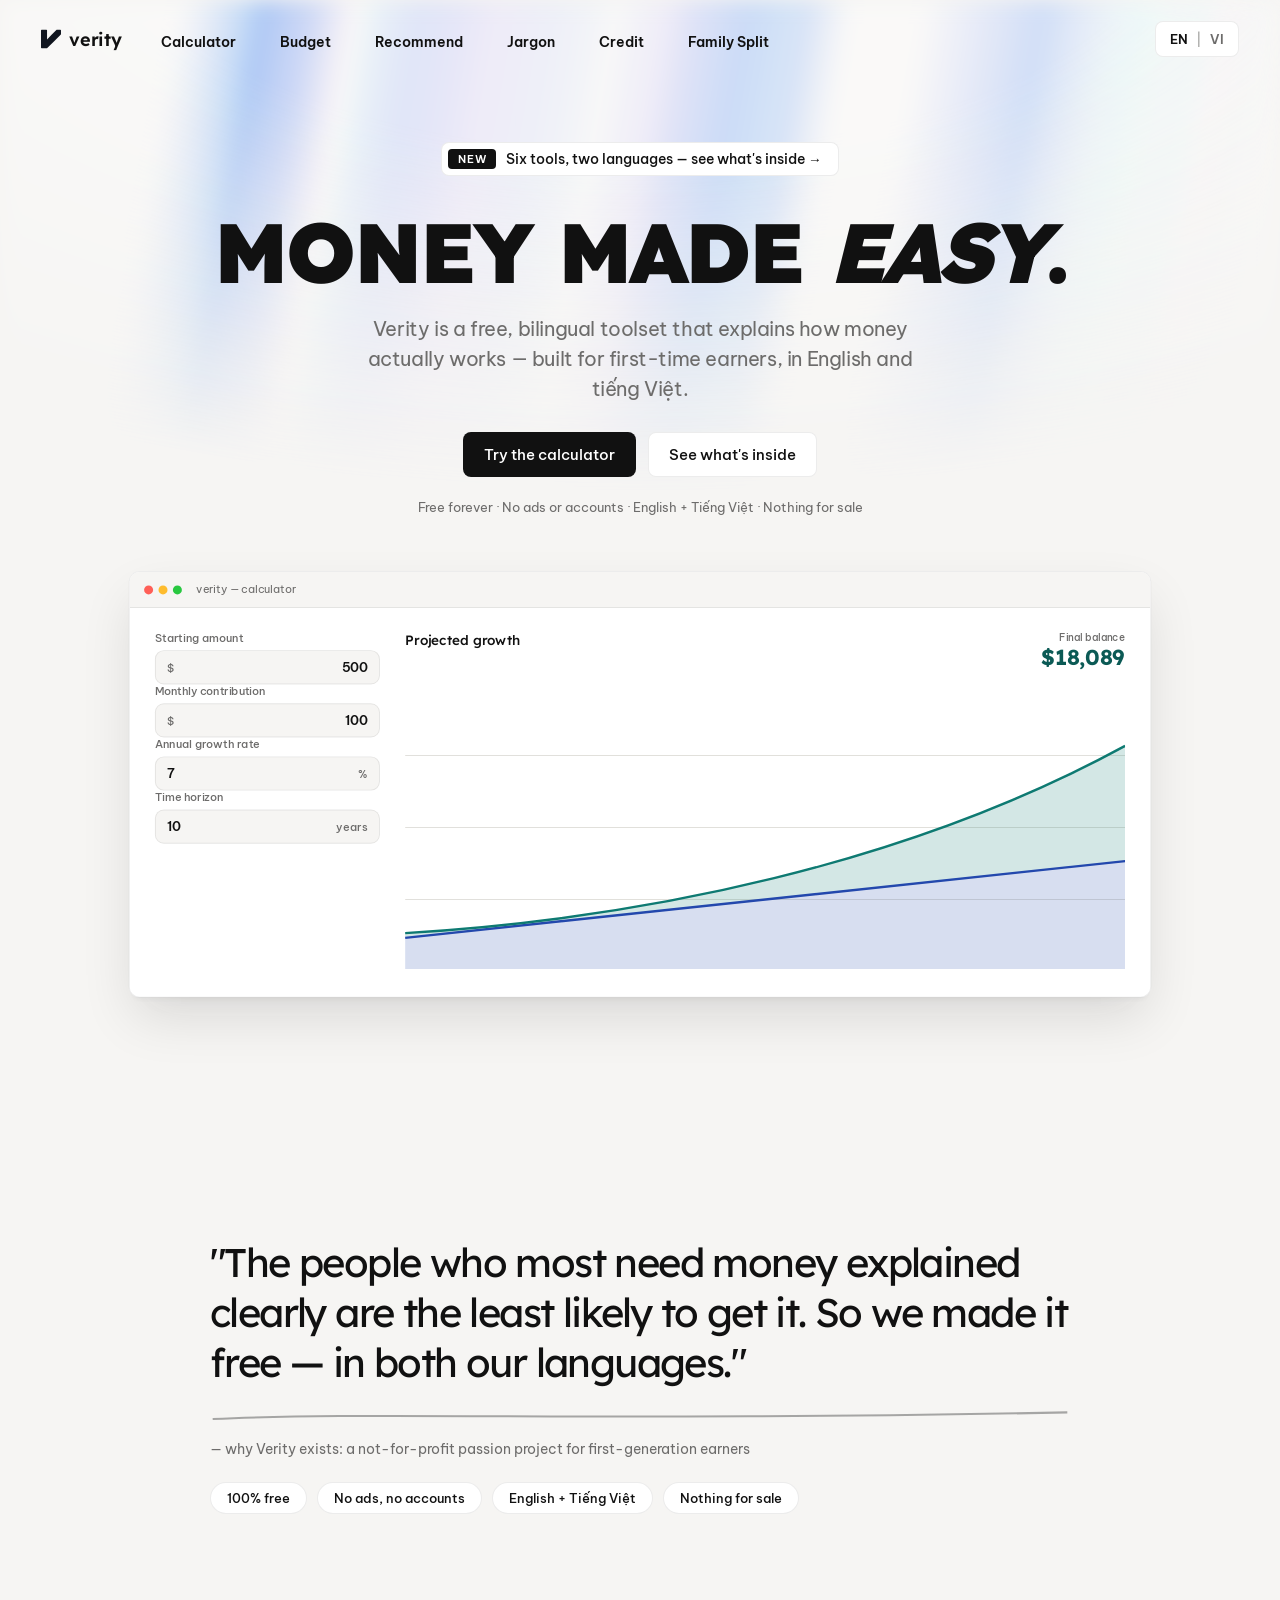
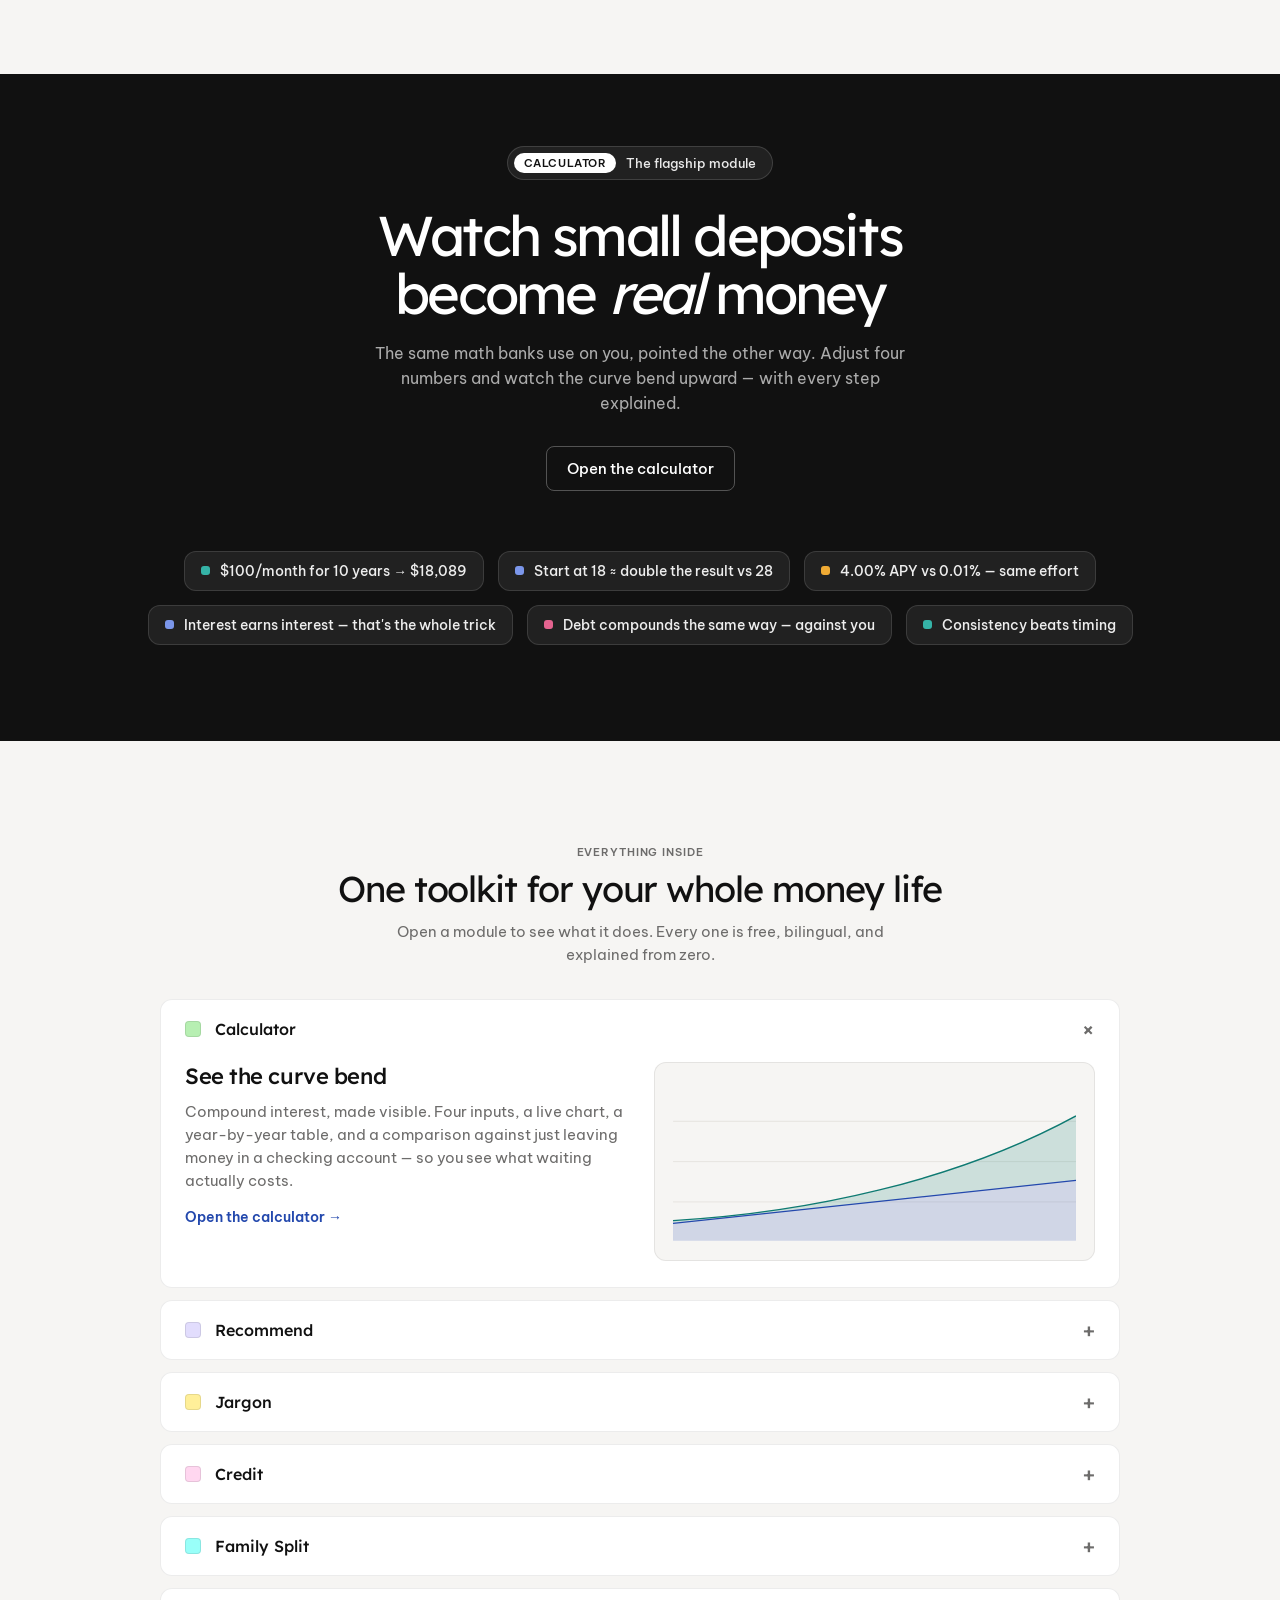
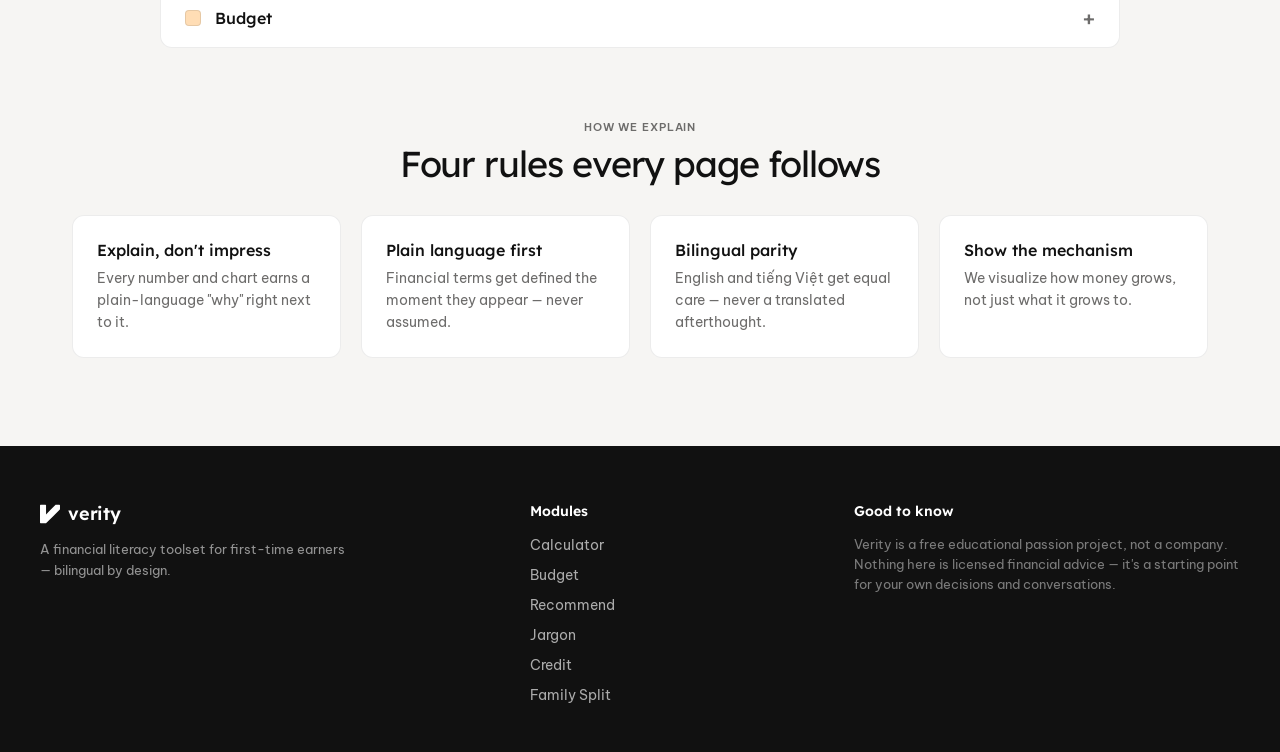
==== index.html @ 6dbad040 "Rebuild the site footer as three columns Replaces the centered motto / inline link row / note stack " ====
<!DOCTYPE html>
<html lang="en">
<head>
<meta charset="UTF-8">
<meta name="viewport" content="width=device-width, initial-scale=1.0">
<title>Verity: Money Made Easy</title>
<meta name="description" content="Verity is a free, bilingual (English + Tiếng Việt) financial literacy toolset for first-time earners: compound interest calculator, plain-language jargon guide, credit education, and family money planning.">
<link rel="preconnect" href="https://fonts.googleapis.com">
<link rel="preconnect" href="https://fonts.gstatic.com" crossorigin>
<link href="https://fonts.googleapis.com/css2?family=Lexend:ital,wght@0,400;0,500;0,600;0,700;0,900;1,600;1,900&family=Be+Vietnam+Pro:wght@400;500;600;700&display=swap" rel="stylesheet">
<link rel="stylesheet" href="css/style.css">
<link rel="icon" type="image/svg+xml" href="favicon.svg">
</head>
<body class="landing">
<div class="bg-aurora" aria-hidden="true"></div>

<div class="cursor-dot" id="cursorDot" aria-hidden="true"></div>
<div class="cursor-ring" id="cursorRing" aria-hidden="true"></div>

<header class="topbar">
  <div class="topbar-inner">
    <a class="logo" href="./">
      <svg class="logo-mark" width="20" height="20" viewBox="0 0 20 20" xmlns="http://www.w3.org/2000/svg" aria-hidden="true">
        <g transform="translate(0,0.685) scale(0.020236) translate(-425.333,-611.012)">
          <path fill="#11151f" d="M 452.5,611.5 C 533.834,611.333 615.167,611.5 696.5,612C 711.229,615.063 720.396,623.896 724,638.5C 724.333,789.167 724.667,939.833 725,1090.5C 882.221,933.279 1039.39,776.113 1196.5,619C 1200.01,616.746 1203.67,614.746 1207.5,613C 1266.11,611.345 1324.78,611.012 1383.5,612C 1398.66,614.822 1408.49,623.655 1413,638.5C 1413.67,702.167 1413.67,765.833 1413,829.5C 1411.77,834.518 1409.77,839.185 1407,843.5C 1178.83,1071.67 950.667,1299.83 722.5,1528C 720.043,1529.56 717.376,1530.56 714.5,1531C 627.5,1531.67 540.5,1531.67 453.5,1531C 439.009,1527.18 429.842,1518.01 426,1503.5C 425.333,1215.17 425.333,926.833 426,638.5C 430.351,624.984 439.184,615.984 452.5,611.5 Z"/>
        </g>
      </svg>
      <span class="logo-text">verity</span>
    </a>
    <nav class="nav-capsule">
      <a href="actual%20website.html" class="nav-link">Calculator</a>
      <a href="budget.html" class="nav-link">Budget</a>
      <a href="recommend.html" class="nav-link">Recommend</a>
      <a href="jargon.html" class="nav-link">Jargon</a>
      <a href="credit.html" class="nav-link">Credit</a>
      <a href="family-split.html" class="nav-link">Family Split</a>
    </nav>
    <button class="lang-toggle" id="langToggle">
      <span class="lang-option active" data-lang="en">EN</span>
      <span class="lang-divider">|</span>
      <span class="lang-option" data-lang="vi">VI</span>
    </button>
  </div>
</header>

<main>
  <div class="page">

  <section class="hero landing-hero">
    <a class="hero-pill" href="#modules">
      <span class="hero-pill-tag">
        <span class="en">New</span>
        <span class="vi">Mới</span>
      </span>
      <span>
        <span class="en">Six tools, two languages — see what's inside →</span>
        <span class="vi">Sáu công cụ, hai ngôn ngữ — xem bên trong →</span>
      </span>
    </a>

    <h1 class="hero-title">
      <span class="en">Money made <em>easy</em>.</span>
      <span class="vi">Tiền bạc, <em>dễ hiểu</em>.</span>
      <span class="hero-subtitle-stack">
        <span class="en">Verity is a free, bilingual toolset that explains how money actually works — built for first-time earners, in English and tiếng Việt.</span>
        <span class="vi">Verity là bộ công cụ song ngữ miễn phí giải thích cách tiền bạc thực sự vận hành — dành cho người mới đi làm, bằng tiếng Anh và tiếng Việt.</span>
      </span>
    </h1>

    <div class="hero-cta">
      <a class="btn btn-ink" href="actual%20website.html">
        <span class="en">Try the calculator</span>
        <span class="vi">Dùng thử máy tính</span>
      </a>
      <a class="btn btn-ghost" href="#modules">
        <span class="en">See what's inside</span>
        <span class="vi">Xem có gì bên trong</span>
      </a>
    </div>

    <p class="hero-trust">
      <span class="en">Free forever · No ads or accounts · English + Tiếng Việt · Nothing for sale</span>
      <span class="vi">Miễn phí mãi mãi · Không quảng cáo, không tài khoản · Tiếng Anh + Tiếng Việt · Không bán gì cả</span>
    </p>

    <a class="app-window" href="actual%20website.html" aria-label="Open the compound interest calculator">
      <span class="window-chrome" aria-hidden="true">
        <span class="window-dot"></span>
        <span class="window-dot"></span>
        <span class="window-dot"></span>
        <span class="window-address">verity — calculator</span>
      </span>
      <span class="app-window-body">
        <span class="mock-inputs">
          <span class="mock-field">
            <span class="mock-label">
              <span class="en">Starting amount</span>
              <span class="vi">Số tiền ban đầu</span>
            </span>
            <span class="mock-input"><span class="prefix">$</span><span>500</span></span>
          </span>
          <span class="mock-field">
            <span class="mock-label">
              <span class="en">Monthly contribution</span>
              <span class="vi">Đóng góp hàng tháng</span>
            </span>
            <span class="mock-input"><span class="prefix">$</span><span>100</span></span>
          </span>
          <span class="mock-field">
            <span class="mock-label">
              <span class="en">Annual growth rate</span>
              <span class="vi">Tỷ lệ tăng trưởng hàng năm</span>
            </span>
            <span class="mock-input"><span>7</span><span class="suffix">%</span></span>
          </span>
          <span class="mock-field">
            <span class="mock-label">
              <span class="en">Time horizon</span>
              <span class="vi">Khung thời gian</span>
            </span>
            <span class="mock-input"><span>10</span><span class="suffix"><span class="en">years</span><span class="vi">năm</span></span></span>
          </span>
        </span>
        <span class="mock-chart">
          <span class="mock-chart-head">
            <span class="mock-chart-title">
              <span class="en">Projected growth</span>
              <span class="vi">Tăng trưởng dự kiến</span>
            </span>
            <span>
              <span class="mock-result-label">
                <span class="en">Final balance</span>
                <span class="vi">Số dư cuối cùng</span>
              </span>
              <span class="mock-result-value">$18,089</span>
            </span>
          </span>
          <svg viewBox="0 0 600 240" xmlns="http://www.w3.org/2000/svg" aria-hidden="true">
            <line x1="0" y1="60" x2="600" y2="60" stroke="#d5d3cd" stroke-width="1" opacity="0.7"/>
            <line x1="0" y1="120" x2="600" y2="120" stroke="#d5d3cd" stroke-width="1" opacity="0.7"/>
            <line x1="0" y1="180" x2="600" y2="180" stroke="#d5d3cd" stroke-width="1" opacity="0.7"/>
            <path d="M0,238 L0,212 L600,148 L600,238 Z" fill="rgba(35, 72, 173, 0.18)"/>
            <path d="M0,208 C200,196 420,150 600,52 L600,148 L0,212 Z" fill="rgba(14, 122, 114, 0.18)"/>
            <path d="M0,212 L600,148" stroke="#2348ad" stroke-width="2" fill="none"/>
            <path d="M0,208 C200,196 420,150 600,52" stroke="#0e7a72" stroke-width="2" fill="none"/>
          </svg>
        </span>
      </span>
    </a>
  </section>

  </div>

  <!-- Full-bleed, unlike a plain inset panel: the quote/ink bands are
       their own sections now, not cards floating inside the page
       column. Each carries its own inner .page for the centered
       content width, same pattern as .content-shell. -->
  <section class="quote-band" id="about">
    <div class="page">
    <blockquote class="quote-text">
      <span class="en">"The people who most need money explained clearly are the least likely to get it. So we made it free — in both our languages."</span>
      <span class="vi">"Những người cần được giải thích về tiền bạc rõ ràng nhất lại là những người ít có cơ hội nhận được nhất. Vì vậy chúng tôi làm nó miễn phí — bằng cả hai thứ tiếng."</span>
    </blockquote>
    <svg class="quote-squiggle" viewBox="0 0 640 12" xmlns="http://www.w3.org/2000/svg" aria-hidden="true" preserveAspectRatio="none">
      <path d="M2,9 C120,3 300,11 638,4" stroke="#111111" stroke-width="1.5" fill="none" opacity="0.35"/>
    </svg>
    <p class="quote-attr">
      <span class="en">— why Verity exists: a not-for-profit passion project for first-generation earners</span>
      <span class="vi">— lý do Verity tồn tại: một dự án đam mê phi lợi nhuận dành cho người đi làm thế hệ đầu</span>
    </p>
    <div class="fact-chips">
      <span class="fact-chip">
        <span class="en">100% free</span>
        <span class="vi">Miễn phí 100%</span>
      </span>
      <span class="fact-chip">
        <span class="en">No ads, no accounts</span>
        <span class="vi">Không quảng cáo, không tài khoản</span>
      </span>
      <span class="fact-chip">English + Tiếng Việt</span>
      <span class="fact-chip">
        <span class="en">Nothing for sale</span>
        <span class="vi">Không bán gì cả</span>
      </span>
    </div>
    </div>
  </section>

  <section class="ink-band">
    <div class="page">
    <span class="ink-pill">
      <span class="ink-pill-tag">Calculator</span>
      <span>
        <span class="en">The flagship module</span>
        <span class="vi">Công cụ chủ lực</span>
      </span>
    </span>
    <h2 class="ink-title">
      <span class="en">Watch small deposits become <em>real</em> money</span>
      <span class="vi">Xem khoản gửi nhỏ trở thành tiền <em>thật</em></span>
    </h2>
    <p class="ink-sub">
      <span class="en">The same math banks use on you, pointed the other way. Adjust four numbers and watch the curve bend upward — with every step explained.</span>
      <span class="vi">Cùng phép toán ngân hàng vẫn dùng với bạn, nhưng chĩa theo hướng ngược lại. Chỉnh bốn con số và xem đường cong tự uốn lên — mỗi bước đều được giải thích.</span>
    </p>
    <div class="ink-cta">
      <a class="btn btn-ghost-dark" href="actual%20website.html">
        <span class="en">Open the calculator</span>
        <span class="vi">Mở máy tính</span>
      </a>
    </div>
    <div class="chip-rows" aria-hidden="true">
      <div class="chip-row">
        <span class="signal-chip"><span class="signal-dot dot-teal"></span>
          <span class="en">$100/month for 10 years → $18,089</span>
          <span class="vi">$100/tháng trong 10 năm → $18,089</span>
        </span>
        <span class="signal-chip"><span class="signal-dot dot-blue"></span>
          <span class="en">Start at 18 ≈ double the result vs 28</span>
          <span class="vi">Bắt đầu ở 18 ≈ gấp đôi so với 28</span>
        </span>
        <span class="signal-chip"><span class="signal-dot dot-amber"></span>
          <span class="en">4.00% APY vs 0.01% — same effort</span>
          <span class="vi">APY 4.00% so với 0.01% — cùng công sức</span>
        </span>
      </div>
      <div class="chip-row">
        <span class="signal-chip"><span class="signal-dot dot-blue"></span>
          <span class="en">Interest earns interest — that's the whole trick</span>
          <span class="vi">Lãi sinh lãi — toàn bộ bí quyết là vậy</span>
        </span>
        <span class="signal-chip"><span class="signal-dot dot-rose"></span>
          <span class="en">Debt compounds the same way — against you</span>
          <span class="vi">Nợ cũng lãi kép — nhưng chống lại bạn</span>
        </span>
        <span class="signal-chip"><span class="signal-dot dot-teal"></span>
          <span class="en">Consistency beats timing</span>
          <span class="vi">Đều đặn thắng canh thời điểm</span>
        </span>
      </div>
    </div>
    </div>
  </section>

  <div class="content-shell">
  <div class="page">

  <section class="section" id="modules">
    <div class="section-head">
      <p class="eyebrow">
        <span class="en">Everything inside</span>
        <span class="vi">Tất cả bên trong</span>
      </p>
      <h2 class="section-title">
        <span class="en">One toolkit for your whole money life</span>
        <span class="vi">Một bộ công cụ cho cả đời sống tài chính của bạn</span>
      </h2>
      <p class="section-sub">
        <span class="en">Open a module to see what it does. Every one is free, bilingual, and explained from zero.</span>
        <span class="vi">Mở từng công cụ để xem nó làm gì. Tất cả đều miễn phí, song ngữ, và được giải thích từ con số không.</span>
      </p>
    </div>

    <div class="acc">

      <div class="acc-item is-open">
        <button class="acc-head" aria-expanded="true" aria-controls="acc-calc">
          <span class="acc-dot dot-calc" aria-hidden="true"></span>
          <span>Calculator</span>
          <span class="acc-icon" aria-hidden="true">+</span>
        </button>
        <div class="acc-panel" id="acc-calc">
          <div class="acc-panel-clip">
            <div class="acc-panel-inner">
              <div>
                <h3 class="acc-title">
                  <span class="en">See the curve bend</span>
                  <span class="vi">Xem đường cong tự uốn lên</span>
                </h3>
                <p class="acc-desc">
                  <span class="en">Compound interest, made visible. Four inputs, a live chart, a year-by-year table, and a comparison against just leaving money in a checking account — so you see what waiting actually costs.</span>
                  <span class="vi">Lãi kép, được nhìn thấy tận mắt. Bốn ô nhập, một biểu đồ trực tiếp, bảng theo từng năm, và phép so sánh với việc chỉ để tiền trong tài khoản thanh toán — để bạn thấy sự chờ đợi thực sự tốn bao nhiêu.</span>
                </p>
                <a class="acc-open-link" href="actual%20website.html">
                  <span class="en">Open the calculator →</span>
                  <span class="vi">Mở máy tính →</span>
                </a>
              </div>
              <span class="acc-mini" aria-hidden="true">
                <svg viewBox="0 0 600 240" xmlns="http://www.w3.org/2000/svg">
                  <line x1="0" y1="60" x2="600" y2="60" stroke="#d5d3cd" stroke-width="1" opacity="0.7"/>
                  <line x1="0" y1="120" x2="600" y2="120" stroke="#d5d3cd" stroke-width="1" opacity="0.7"/>
                  <line x1="0" y1="180" x2="600" y2="180" stroke="#d5d3cd" stroke-width="1" opacity="0.7"/>
                  <path d="M0,238 L0,212 L600,148 L600,238 Z" fill="rgba(35, 72, 173, 0.18)"/>
                  <path d="M0,208 C200,196 420,150 600,52 L600,148 L0,212 Z" fill="rgba(14, 122, 114, 0.18)"/>
                  <path d="M0,212 L600,148" stroke="#2348ad" stroke-width="2" fill="none"/>
                  <path d="M0,208 C200,196 420,150 600,52" stroke="#0e7a72" stroke-width="2" fill="none"/>
                </svg>
              </span>
            </div>
          </div>
        </div>
      </div>

      <div class="acc-item">
        <button class="acc-head" aria-expanded="false" aria-controls="acc-rec">
          <span class="acc-dot dot-rec" aria-hidden="true"></span>
          <span>Recommend</span>
          <span class="acc-icon" aria-hidden="true">+</span>
        </button>
        <div class="acc-panel" id="acc-rec">
          <div class="acc-panel-clip">
            <div class="acc-panel-inner">
              <div>
                <h3 class="acc-title">
                  <span class="en">A ladder, not a menu</span>
                  <span class="vi">Một chiếc thang, không phải thực đơn</span>
                </h3>
                <p class="acc-desc">
                  <span class="en">Where your first dollars go, in order: emergency fund, 401(k) match, Roth IRA, index funds, then skills. Plus the honest list of what to skip — crypto bets, day trading, payday loans — and why.</span>
                  <span class="vi">Những đồng tiền đầu tiên nên đi đâu, theo thứ tự: quỹ khẩn cấp, 401(k) match, Roth IRA, quỹ chỉ số, rồi kỹ năng. Kèm danh sách thẳng thắn những thứ nên bỏ qua — cá cược crypto, lướt sóng, vay nóng — và lý do.</span>
                </p>
                <a class="acc-open-link" href="recommend.html">
                  <span class="en">Open Recommend →</span>
                  <span class="vi">Mở Recommend →</span>
                </a>
              </div>
              <span class="acc-mini" aria-hidden="true">
                <span class="mini-row">
                  <span class="mini-num">1</span>
                  <span style="flex:1">
                    <span class="en">Emergency fund in a HYSA</span>
                    <span class="vi">Quỹ khẩn cấp trong HYSA</span>
                  </span>
                </span>
                <span class="mini-row">
                  <span class="mini-num">2</span>
                  <span style="flex:1">
                    <span class="en">Your employer's 401(k) match</span>
                    <span class="vi">Khoản đối ứng 401(k) của công ty</span>
                  </span>
                </span>
                <span class="mini-row">
                  <span class="mini-num">3</span>
                  <span style="flex:1">
                    <span class="en">Open a Roth IRA</span>
                    <span class="vi">Mở tài khoản Roth IRA</span>
                  </span>
                </span>
              </span>
            </div>
          </div>
        </div>
      </div>

      <div class="acc-item">
        <button class="acc-head" aria-expanded="false" aria-controls="acc-jar">
          <span class="acc-dot dot-jar" aria-hidden="true"></span>
          <span>Jargon</span>
          <span class="acc-icon" aria-hidden="true">+</span>
        </button>
        <div class="acc-panel" id="acc-jar">
          <div class="acc-panel-clip">
            <div class="acc-panel-inner">
              <div>
                <h3 class="acc-title">
                  <span class="en">Every term, translated twice</span>
                  <span class="vi">Mỗi thuật ngữ, dịch hai lần</span>
                </h3>
                <p class="acc-desc">
                  <span class="en">Bank statements speak English; family conversations might not. Twenty-three searchable terms with the English word, its Vietnamese name, a plain-language definition, and an example with real numbers.</span>
                  <span class="vi">Sao kê ngân hàng nói tiếng Anh; câu chuyện trong nhà thì chưa chắc. Hai mươi ba thuật ngữ tra cứu được, gồm từ tiếng Anh, tên tiếng Việt, định nghĩa đơn giản, và ví dụ với con số thật.</span>
                </p>
                <a class="acc-open-link" href="jargon.html">
                  <span class="en">Open Jargon →</span>
                  <span class="vi">Mở Jargon →</span>
                </a>
              </div>
              <span class="acc-mini" aria-hidden="true">
                <span class="mini-row">
                  <span class="mini-term">APY</span>
                  <span class="mini-term-vi">Lãi suất thực nhận mỗi năm</span>
                </span>
                <span class="mini-row">
                  <span class="mini-term">Compound interest</span>
                  <span class="mini-term-vi">Lãi kép</span>
                </span>
                <span class="mini-row">
                  <span class="mini-term">Expense ratio</span>
                  <span class="mini-term-vi">Tỷ lệ phí quỹ</span>
                </span>
              </span>
            </div>
          </div>
        </div>
      </div>

      <div class="acc-item">
        <button class="acc-head" aria-expanded="false" aria-controls="acc-cre">
          <span class="acc-dot dot-cred" aria-hidden="true"></span>
          <span>Credit</span>
          <span class="acc-icon" aria-hidden="true">+</span>
        </button>
        <div class="acc-panel" id="acc-cre">
          <div class="acc-panel-clip">
            <div class="acc-panel-inner">
              <div>
                <h3 class="acc-title">
                  <span class="en">A reputation, written as a number</span>
                  <span class="vi">Uy tín, được ghi thành một con số</span>
                </h3>
                <p class="acc-desc">
                  <span class="en">What the 300–850 score is made of, how to start building before your first card — authorized user at any age, secured card at 18 — and the myths that keep people paying interest for nothing.</span>
                  <span class="vi">Điểm 300–850 được cấu thành từ gì, cách bắt đầu xây dựng trước chiếc thẻ đầu tiên — người dùng ủy quyền ở mọi độ tuổi, thẻ ký quỹ từ 18 — và những lầm tưởng khiến người ta trả lãi vô ích.</span>
                </p>
                <a class="acc-open-link" href="credit.html">
                  <span class="en">Open Credit →</span>
                  <span class="vi">Mở Credit →</span>
                </a>
              </div>
              <span class="acc-mini" aria-hidden="true">
                <span class="mini-row">
                  <span class="mini-label-sm">
                    <span class="en">Payment history</span>
                    <span class="vi">Lịch sử thanh toán</span>
                  </span>
                  <span class="mini-bar-track"><span class="mini-bar-fill" style="width:35%"></span></span>
                  <span class="mini-pct">35%</span>
                </span>
                <span class="mini-row">
                  <span class="mini-label-sm">
                    <span class="en">Utilization</span>
                    <span class="vi">Tỷ lệ dùng hạn mức</span>
                  </span>
                  <span class="mini-bar-track"><span class="mini-bar-fill" style="width:30%"></span></span>
                  <span class="mini-pct">30%</span>
                </span>
                <span class="mini-row">
                  <span class="mini-label-sm">
                    <span class="en">Credit age</span>
                    <span class="vi">Tuổi tín dụng</span>
                  </span>
                  <span class="mini-bar-track"><span class="mini-bar-fill" style="width:15%"></span></span>
                  <span class="mini-pct">15%</span>
                </span>
              </span>
            </div>
          </div>
        </div>
      </div>

      <div class="acc-item">
        <button class="acc-head" aria-expanded="false" aria-controls="acc-fam">
          <span class="acc-dot dot-fam" aria-hidden="true"></span>
          <span>Family Split</span>
          <span class="acc-icon" aria-hidden="true">+</span>
        </button>
        <div class="acc-panel" id="acc-fam">
          <div class="acc-panel-clip">
            <div class="acc-panel-inner">
              <div>
                <h3 class="acc-title">
                  <span class="en">One paycheck, three jobs</span>
                  <span class="vi">Một kỳ lương, ba nhiệm vụ</span>
                </h3>
                <p class="acc-desc">
                  <span class="en">Many first-generation earners support family — plan it proudly instead of feeling it quietly. An interactive splitter divides your paycheck between family, future you, and present you, plus scripts for the conversation itself.</span>
                  <span class="vi">Nhiều người đi làm thế hệ đầu đều phụ giúp gia đình — hãy tự hào lên kế hoạch thay vì âm thầm gánh chịu. Công cụ chia lương tương tác phân bổ giữa gia đình, bạn của tương lai, và bạn của hiện tại, kèm gợi ý cho chính cuộc trò chuyện đó.</span>
                </p>
                <a class="acc-open-link" href="family-split.html">
                  <span class="en">Open Family Split →</span>
                  <span class="vi">Mở Family Split →</span>
                </a>
              </div>
              <span class="acc-mini" aria-hidden="true">
                <span class="mini-row">
                  <span>
                    <span class="en">Family &amp; household</span>
                    <span class="vi">Gia đình &amp; sinh hoạt</span>
                  </span>
                  <span class="mini-value">$320</span>
                </span>
                <span class="mini-row">
                  <span>
                    <span class="en">Future you</span>
                    <span class="vi">Bạn của tương lai</span>
                  </span>
                  <span class="mini-value accent">$480</span>
                </span>
                <span class="mini-row">
                  <span>
                    <span class="en">Present you</span>
                    <span class="vi">Bạn của hiện tại</span>
                  </span>
                  <span class="mini-value">$800</span>
                </span>
              </span>
            </div>
          </div>
        </div>
      </div>

      <div class="acc-item">
        <button class="acc-head" aria-expanded="false" aria-controls="acc-bud">
          <span class="acc-dot dot-budget" aria-hidden="true"></span>
          <span>Budget</span>
          <span class="acc-icon" aria-hidden="true">+</span>
        </button>
        <div class="acc-panel" id="acc-bud">
          <div class="acc-panel-clip">
            <div class="acc-panel-inner">
              <div>
                <h3 class="acc-title">
                  <span class="en">Every dollar gets a job</span>
                  <span class="vi">Mỗi đồng tiền đều có việc riêng</span>
                </h3>
                <p class="acc-desc">
                  <span class="en">Type in a paycheck and split it three ways — needs, wants, savings. Start from 50/30/20 or a living-at-home preset, tweak the numbers until they feel right, then send the savings piece straight into the calculator to see what it grows into.</span>
                  <span class="vi">Nhập một kỳ lương và chia làm ba phần — nhu cầu, mong muốn, tiết kiệm. Bắt đầu từ 50/30/20 hoặc mẫu sống cùng gia đình, chỉnh các con số đến khi thấy hợp lý, rồi đưa thẳng phần tiết kiệm vào máy tính để xem nó lớn thành bao nhiêu.</span>
                </p>
                <a class="acc-open-link" href="budget.html">
                  <span class="en">Open Budget →</span>
                  <span class="vi">Mở Budget →</span>
                </a>
              </div>
              <span class="acc-mini" aria-hidden="true">
                <span class="mini-row">
                  <span class="mini-label-sm">
                    <span class="en">Needs</span>
                    <span class="vi">Nhu cầu</span>
                  </span>
                  <span class="mini-bar-track"><span class="mini-bar-fill" style="width:50%"></span></span>
                  <span class="mini-pct">50%</span>
                </span>
                <span class="mini-row">
                  <span class="mini-label-sm">
                    <span class="en">Wants</span>
                    <span class="vi">Mong muốn</span>
                  </span>
                  <span class="mini-bar-track"><span class="mini-bar-fill" style="width:30%"></span></span>
                  <span class="mini-pct">30%</span>
                </span>
                <span class="mini-row">
                  <span class="mini-label-sm">
                    <span class="en">Savings</span>
                    <span class="vi">Tiết kiệm</span>
                  </span>
                  <span class="mini-bar-track"><span class="mini-bar-fill" style="width:20%"></span></span>
                  <span class="mini-pct">20%</span>
                </span>
              </span>
            </div>
          </div>
        </div>
      </div>

    </div>
  </section>

  <section class="section" id="principles">
    <div class="section-head">
      <p class="eyebrow">
        <span class="en">How we explain</span>
        <span class="vi">Cách chúng tôi giải thích</span>
      </p>
      <h2 class="section-title">
        <span class="en">Four rules every page follows</span>
        <span class="vi">Bốn nguyên tắc mọi trang đều tuân theo</span>
      </h2>
    </div>
    <div class="value-grid">
      <div class="card value-card">
        <h3 class="value-name">
          <span class="en">Explain, don't impress</span>
          <span class="vi">Giải thích, không phô trương</span>
        </h3>
        <p class="value-desc">
          <span class="en">Every number and chart earns a plain-language "why" right next to it.</span>
          <span class="vi">Mỗi con số và biểu đồ đều có lời giải thích "vì sao" đơn giản ngay bên cạnh.</span>
        </p>
      </div>
      <div class="card value-card">
        <h3 class="value-name">
          <span class="en">Plain language first</span>
          <span class="vi">Ngôn ngữ đơn giản trước</span>
        </h3>
        <p class="value-desc">
          <span class="en">Financial terms get defined the moment they appear — never assumed.</span>
          <span class="vi">Thuật ngữ tài chính được định nghĩa ngay khi xuất hiện — không bao giờ mặc định bạn đã biết.</span>
        </p>
      </div>
      <div class="card value-card">
        <h3 class="value-name">
          <span class="en">Bilingual parity</span>
          <span class="vi">Song ngữ bình đẳng</span>
        </h3>
        <p class="value-desc">
          <span class="en">English and tiếng Việt get equal care — never a translated afterthought.</span>
          <span class="vi">Tiếng Anh và tiếng Việt được chăm chút như nhau — không bao giờ là bản dịch qua loa.</span>
        </p>
      </div>
      <div class="card value-card">
        <h3 class="value-name">
          <span class="en">Show the mechanism</span>
          <span class="vi">Cho thấy cơ chế</span>
        </h3>
        <p class="value-desc">
          <span class="en">We visualize how money grows, not just what it grows to.</span>
          <span class="vi">Chúng tôi cho bạn thấy tiền tăng trưởng như thế nào, không chỉ tăng đến bao nhiêu.</span>
        </p>
      </div>
    </div>
  </section>

  </div>
  </div>

</main>

<footer class="site-footer">
  <div class="site-footer-inner">
  <div class="footer-col footer-brand">
    <span class="footer-logo">
      <svg class="logo-mark" width="20" height="20" viewBox="0 0 20 20" xmlns="http://www.w3.org/2000/svg" aria-hidden="true">
        <g transform="translate(0,0.685) scale(0.020236) translate(-425.333,-611.012)">
          <path fill="#11151f" d="M 452.5,611.5 C 533.834,611.333 615.167,611.5 696.5,612C 711.229,615.063 720.396,623.896 724,638.5C 724.333,789.167 724.667,939.833 725,1090.5C 882.221,933.279 1039.39,776.113 1196.5,619C 1200.01,616.746 1203.67,614.746 1207.5,613C 1266.11,611.345 1324.78,611.012 1383.5,612C 1398.66,614.822 1408.49,623.655 1413,638.5C 1413.67,702.167 1413.67,765.833 1413,829.5C 1411.77,834.518 1409.77,839.185 1407,843.5C 1178.83,1071.67 950.667,1299.83 722.5,1528C 720.043,1529.56 717.376,1530.56 714.5,1531C 627.5,1531.67 540.5,1531.67 453.5,1531C 439.009,1527.18 429.842,1518.01 426,1503.5C 425.333,1215.17 425.333,926.833 426,638.5C 430.351,624.984 439.184,615.984 452.5,611.5 Z"/>
        </g>
      </svg>
      <span class="logo-text">verity</span>
    </span>
    <p class="footer-tagline">
      <span class="en">A financial literacy toolset for first-time earners — bilingual by design.</span>
      <span class="vi">Bộ công cụ hiểu biết tài chính cho người mới đi làm — song ngữ ngay từ đầu.</span>
    </p>
  </div>

  <nav class="footer-col">
    <h2 class="footer-col-title">
      <span class="en">Modules</span>
      <span class="vi">Các mô-đun</span>
    </h2>
    <ul class="footer-links">
      <li><a href="actual%20website.html">Calculator</a></li>
      <li><a href="budget.html">Budget</a></li>
      <li><a href="recommend.html">Recommend</a></li>
      <li><a href="jargon.html">Jargon</a></li>
      <li><a href="credit.html">Credit</a></li>
      <li><a href="family-split.html">Family Split</a></li>
    </ul>
  </nav>

  <div class="footer-col">
    <h2 class="footer-col-title">
      <span class="en">Good to know</span>
      <span class="vi">Cần biết</span>
    </h2>
    <p class="footer-note">
      <span class="en">Verity is a free educational passion project, not a company. Nothing here is licensed financial advice — it's a starting point for your own decisions and conversations.</span>
      <span class="vi">Verity là một dự án giáo dục miễn phí làm từ đam mê, không phải một công ty. Không có gì ở đây là lời khuyên tài chính được cấp phép — đây là điểm khởi đầu cho quyết định và những cuộc trò chuyện của chính bạn.</span>
    </p>
  </div>
  </div>
</footer>

<script src="js/site.js"></script>
<script src="js/scroll-scale.js"></script>
<script src="js/landing.js"></script>
</body>
</html>
---- css/style.css ----
:root {
  /* Amplemarket-hybrid surfaces: cream page canvas, pearl hovers.
     --paper is both the page background (2026-07-10, user-directed —
     was white on module pages, cream only on landing; now uniform)
     and every legacy "paper tint inside a card" usage (example boxes,
     window chrome, resting inputs), which stay a visible tint against
     the white card since --card is still pure white. */
  --paper: #f6f5f3;
  --pearl: #ecebea;
  --card: #ffffff;
  --ink: #111111;
  /* Darkened 2026-07-10 (user-directed, was #272625 - read as not dark
     enough against the cream page) to match --ink exactly: same warm
     near-black, reused rather than inventing a third dark value. */
  --charcoal: #111111;
  --rose: #c2255c;
  --rose-soft: rgba(194, 37, 92, 0.14);
  /* A distinct palette entry, NOT the caution --rose — rose's reserved
     caution meaning is unaffected. Same hue as --rose (340deg) at much
     lower saturation (43% vs 68%), which puts it in the same weight
     class as --blue (223deg, 66%, 41%) instead of out-shouting it.
     White on #9d3f5f measures 6.3:1. --rose-muted-bright is its
     lighter sibling for the tile's top-edge highlight. */
  --rose-muted: #9d3f5f;
  --rose-muted-bright: #bf5f7f;
  --green: #1a7a42;
  --amber: #c27e0a;
  --amber-bright: #efaa34;
  --teal: #0b5a55;
  --teal-bright: #0e7a72;
  --teal-soft: rgba(11, 90, 85, 0.12);
  --slate: #6d6c6b;
  --border: rgba(17, 17, 17, 0.08);
  --stone: #b1b1af;
  --blue: #2348ad;
  --blue-focus: #2f5abf;
  --white: #ffffff;
  --input-hover-border: #b1b1af;

  /* Module pastel taxonomy — flat fills only, one pastel per module,
     never gradients, never hover states, never accent text. */
  --pastel-calc: #b7efb2;
  --pastel-recommend: #e2ddfd;
  --pastel-jargon: #ffef99;
  --pastel-credit: #ffd7f0;
  --pastel-family: #99fff9;
  --pastel-budget: #ffddb5;

  /* Jargon-directory-only category accent, not a module pastel: the
     three category badges on jargon.html are deliberately differentiated
     (Credit blue, Investing green) rather than sharing the page's canary
     module pastel — a scoped, documented exception to the Pastel-Taxonomy
     Rule (see DESIGN.md). Matches the other pastels' saturation/lightness. */
  --pastel-jargon-credit: #c9dcff;

  --window-dot-close: #ff5f57;
  --window-dot-minimize: #febc2e;
  --window-dot-maximize: #28c840;

  --font-display: 'Lexend', sans-serif;
  --font-body: 'Be Vietnam Pro', sans-serif;
}

* { box-sizing: border-box; }

/* Cream page background site-wide (2026-07-10, user-directed — first
   landing-only, now every page): wherever the aurora's mask fades to
   transparent, it blends into the same warm tone the rest of the page
   uses, instead of handing off to a cooler white. */
body {
  position: relative;
  margin: 0;
  background: var(--paper);
  color: var(--ink);
  font-family: var(--font-body);
  -webkit-font-smoothing: antialiased;
  overflow-x: hidden;
}

@keyframes fadeUp {
  from { opacity: 0; transform: translateY(14px); }
  to { opacity: 1; transform: translateY(0); }
}

@keyframes countPop {
  0% { transform: scale(1); }
  40% { transform: scale(1.06); }
  100% { transform: scale(1); }
}

/* Aurora page background — adapted natively (2026-07-10) from the
   supplied React "AuroraBackground" component; its visual is entirely
   CSS, React only provided a wrapper div. Replaces the blue blob mesh
   as blue's one sanctioned ambient use: two stacks of blurred
   repeating-gradient ribbons (white interference stripes over a
   blue→violet progression) wash the top of the landing page, inverted
   and masked so the wash is strongest behind the hero and gone before
   the cream content shell. Landing page only as of 2026-07-19
   (user-directed): the module pages carry no aurora div, so these rules
   only paint on index.html. The reference animated background-position —
   paint-level work every frame, the same class of animation that made
   BackgroundPaths flicker against the cursor's rAF loop — so the
   moving layer here drifts by exactly one gradient tile via transform
   instead: composited, seamless at loop, visually identical. */
.bg-aurora {
  position: absolute;
  top: 0;
  left: 0;
  right: 0;
  height: min(820px, 115vh);
  z-index: -2;
  overflow: hidden;
  pointer-events: none;
  opacity: 0.42;
  filter: blur(10px) invert(1);
  -webkit-mask-image: radial-gradient(ellipse 130% 95% at 50% -12%, #000 32%, transparent 76%);
  mask-image: radial-gradient(ellipse 130% 95% at 50% -12%, #000 32%, transparent 76%);
}

/* Both layers carry the same dual gradient (interference stripes +
   aurora colors, the reference component's exact stops); the ::after
   copy is 4x oversized, blended with difference, and drifting. */
.bg-aurora::before,
.bg-aurora::after {
  content: "";
  position: absolute;
  top: -10px;
  bottom: -10px;
  left: -10px;
  background-image:
    repeating-linear-gradient(100deg, #ffffff 0%, #ffffff 7%, transparent 10%, transparent 12%, #ffffff 16%),
    repeating-linear-gradient(100deg, #3b82f6 10%, #a5b4fc 15%, #93c5fd 20%, #ddd6fe 25%, #60a5fa 30%);
}

.bg-aurora::before {
  right: -10px;
  background-size: 300% 200%;
  background-position: 50% 50%;
}

.bg-aurora::after {
  width: 400%;
  background-size: 50% 100%;
  mix-blend-mode: difference;
  animation: auroraDrift 60s linear infinite;
  /* Start mid-cycle: at t=0 the two layers align and difference-blend
     cancels to nothing, leaving a blank first frame. */
  animation-delay: -22s;
  will-change: transform;
}

/* -50% of the layer's own 400% width = exactly one background tile
   (background-size 50%), so the loop restart is seamless. */
@keyframes auroraDrift {
  from { transform: translate3d(0, 0, 0); }
  to { transform: translate3d(-50%, 0, 0); }
}

/* ---------- Custom cursor ---------- */
/* A small ring + dot that lag-follows the pointer (the dot tracks closely,
   the ring trails slightly looser), expanding over interactive elements.
   Replaces the page background entirely with a custom cursor rather than
   tinting it. Disabled on touch devices since there's no real pointer. */
@media (hover: hover) and (pointer: fine) {
  body {
    cursor: none;
  }

  /* These elements set their own cursor (pointer/default) for non-fine-
     pointer fallback below; that declaration has higher specificity than
     body's cursor:none and was winning here too, flashing the native OS
     cursor back in whenever hovering a button — the custom ring already
     signals "interactive" via .hovering, so the native cursor is redundant. */
  .nav-link[aria-disabled="true"],
  .lang-toggle,
  .info-btn,
  .modal-close {
    cursor: none;
  }

  .cursor-dot,
  .cursor-ring {
    position: fixed;
    top: 0;
    left: 0;
    z-index: 200;
    pointer-events: none;
    border-radius: 50%;
    transform: translate(-50%, -50%);
    opacity: 0;
    transition: opacity 0.2s ease;
  }

  .cursor-dot {
    width: 6px;
    height: 6px;
    background: var(--blue);
  }

  /* Sized at its largest (hovering) state; the resting state scales it down
     via transform so growth on hover only ever animates transform/opacity. */
  .cursor-ring {
    width: 24px;
    height: 24px;
    border: 1.5px solid var(--blue);
  }

  .cursor-dot.active,
  .cursor-ring.active {
    opacity: 0.8;
  }

  .cursor-ring.hovering {
    opacity: 0.4;
  }
}

/* ---------- Top bar ---------- */
.topbar {
  padding: 20px 32px 0;
}

.topbar-inner {
  max-width: 1200px;
  margin: 0 auto;
  display: grid;
  grid-template-columns: 1fr auto 1fr;
  align-items: center;
  gap: 12px;
}

.logo {
  justify-self: start;
}

.nav-capsule {
  justify-self: center;
}

.lang-toggle {
  justify-self: end;
}

@media (max-width: 700px) {
  .topbar-inner {
    grid-template-columns: 1fr auto;
  }

  .nav-capsule {
    grid-column: 1 / -1;
    order: 3;
    justify-self: stretch;
    width: 100%;
    overflow-x: auto;
    -webkit-overflow-scrolling: touch;
  }

  .nav-link {
    flex: 0 0 auto;
  }
}

.logo {
  display: flex;
  align-items: center;
  gap: 8px;
  font-family: var(--font-display);
  font-weight: 600;
  font-size: 18px;
  letter-spacing: -0.01em;
}

.logo-mark {
  flex: none;
}

.nav-capsule {
  background: var(--card);
  border: 1px solid var(--border);
  border-radius: 200px;
  padding: 8px;
  display: flex;
  gap: 4px;
}

.nav-link {
  text-decoration: none;
  color: var(--slate);
  font-size: 14px;
  font-weight: 500;
  padding: 12px 16px;
  border-radius: 8px;
  transition: background 0.15s ease, color 0.15s ease, transform 0.1s ease;
  display: inline-flex;
  align-items: center;
  min-height: 44px;
}

.nav-link.active {
  background: var(--ink);
  color: var(--white);
}

.nav-link:hover:not(.active):not([aria-disabled="true"]) {
  color: var(--ink);
  background: var(--pearl);
}

.nav-link:active:not([aria-disabled="true"]) {
  transform: scale(0.96);
}

/* Roadmapped modules (Recommend/Jargon/Credit/Family Split) aren't built
   yet. Keep them visible and focusable so users know they exist, but
   visually inert — no hover/active feedback that implies they'd do
   something if clicked. */
.nav-link[aria-disabled="true"] {
  opacity: 0.55;
  gap: 6px;
  cursor: default;
}

.soon-badge {
  font-size: 11px;
  font-weight: 500;
  color: var(--slate);
  background: var(--paper);
  border-radius: 200px;
  padding: 2px 8px;
}

.lang-toggle {
  background: var(--card);
  border: 1px solid var(--border);
  border-radius: 8px;
  padding: 8px 16px;
  min-height: 44px;
  font-family: var(--font-body);
  font-size: 13px;
  font-weight: 600;
  cursor: pointer;
  display: flex;
  align-items: center;
  gap: 8px;
  transition: border-color 0.15s ease, transform 0.1s ease, box-shadow 0.15s ease;
}

.lang-toggle:hover {
  border-color: var(--blue-focus);
  box-shadow: 0 0 0 3px rgba(47, 90, 191, 0.1);
}

.lang-toggle:active {
  transform: scale(0.95);
}

.lang-option { color: var(--slate); transition: color 0.15s ease; }
.lang-option.active { color: var(--ink); }
.lang-divider { color: var(--stone); }

/* ---------- Hero ---------- */
.page {
  max-width: 1200px;
  margin: 0 auto;
  padding: 0 32px 16px;
}

.hero {
  position: relative;
  padding: 56px 0 40px;
  isolation: isolate;
  text-align: center;
}

/* Weight-400 headings with aggressive negative tracking are the
   adopted signature: authority through restraint, not boldness. */
.hero-title {
  font-family: var(--font-display);
  font-weight: 400;
  font-size: 44px;
  line-height: 1.1;
  letter-spacing: -0.04em;
  max-width: 700px;
  margin: 0 auto;
  animation: fadeUp 0.6s ease-out both;
}

.hero-subtitle-stack {
  display: block;
  margin-top: 16px;
  font-family: var(--font-body);
  font-weight: 400;
  font-size: 17px;
  line-height: 1.4;
  /* Lives inside the h1, so the landing poster's uppercase would
     otherwise cascade onto this body copy. */
  text-transform: none;
}

.hero-subtitle-stack .en,
.hero-subtitle-stack .vi {
  color: var(--slate);
}

/* ---------- Info button + modal ---------- */
/* Icon-only (no visible label, see aria-label in markup) — sized and given
   its own teal-soft circle so it still reads as an obviously clickable
   control rather than a faint inert glyph next to the card title. */
.info-btn {
  display: inline-flex;
  align-items: center;
  justify-content: center;
  flex-shrink: 0;
  width: 30px;
  height: 30px;
  background: var(--teal-soft);
  border: 1px solid transparent;
  border-radius: 50%;
  cursor: pointer;
  transition: background 0.15s ease, border-color 0.15s ease, transform 0.1s ease;
}

.info-btn span[aria-hidden] {
  font-size: 16px;
  line-height: 1;
  color: var(--teal);
}

.info-btn:hover {
  background: var(--card);
  border-color: var(--teal);
}

.info-btn:active {
  transform: scale(0.97);
}

.modal-backdrop {
  position: fixed;
  inset: 0;
  background: rgba(17, 17, 17, 0.45);
  backdrop-filter: blur(2px);
  display: flex;
  align-items: center;
  justify-content: center;
  padding: 24px;
  z-index: 100;
  animation: fadeUp 0.2s ease-out both;
}

.modal-backdrop[hidden] {
  display: none;
}

.modal-card {
  position: relative;
  background: var(--card);
  border-radius: 12px;
  border: 1px solid var(--border);
  max-width: 520px;
  width: 100%;
  max-height: calc(100vh - 48px);
  overflow-y: auto;
  padding: 32px;
  box-shadow: 0 24px 48px rgba(17, 17, 17, 0.18);
}

.modal-close {
  position: absolute;
  top: 8px;
  right: 8px;
  width: 44px;
  height: 44px;
  display: flex;
  align-items: center;
  justify-content: center;
  border-radius: 50%;
  border: 1px solid var(--border);
  background: var(--paper);
  color: var(--slate);
  font-size: 18px;
  line-height: 1;
  cursor: pointer;
  transition: color 0.15s ease, border-color 0.15s ease;
}

.modal-close:hover {
  color: var(--ink);
  border-color: var(--teal);
}

.modal-title {
  font-family: var(--font-display);
  font-size: 22px;
  font-weight: 500;
  margin: 0 0 16px;
  padding-right: 36px;
}

.modal-text {
  font-size: 15px;
  line-height: 1.55;
  color: var(--slate);
  margin: 0 0 16px;
}

.modal-text:last-child {
  margin-bottom: 0;
}

.modal-glossary {
  margin: 4px 0 20px;
  padding: 16px;
  background: var(--paper);
  border-radius: 8px;
}

.modal-glossary dt {
  font-family: var(--font-body);
  font-size: 14px;
  font-weight: 600;
  color: var(--ink);
}

.modal-glossary dt:not(:first-child) {
  margin-top: 14px;
}

.modal-glossary dd {
  margin: 4px 0 0;
  font-size: 13px;
  line-height: 1.5;
  color: var(--slate);
}

/* ---------- Calculator layout ---------- */
.calculator {
  display: grid;
  grid-template-columns: 340px 1fr;
  gap: 24px;
}

@media (max-width: 800px) {
  .calculator { grid-template-columns: 1fr; }
}

/* White card on white canvas: the hairline border IS the separation —
   no shadow at rest (Amplemarket's card rule), and hover earns only a
   small lift plus a darkened hairline, not a glow. */
.card {
  position: relative;
  overflow: hidden;
  background: var(--card);
  border: 1px solid var(--border);
  border-radius: 12px;
  padding: 28px;
  transition: transform 0.2s ease, border-color 0.2s ease;
  animation: fadeUp 0.6s ease-out both;
}

.card:hover {
  transform: translateY(-2px);
  border-color: rgba(17, 17, 17, 0.18);
}

.inputs-card { animation-delay: 0.05s; }
.graph-card {
  animation-delay: 0.15s;
  display: flex;
  flex-direction: column;
}

.card-title {
  font-family: var(--font-display);
  font-size: 18px;
  font-weight: 500;
  margin: 0 0 20px;
}

.inputs-card-header {
  display: flex;
  flex-wrap: wrap;
  align-items: center;
  justify-content: space-between;
  gap: 12px;
  margin-bottom: 20px;
}

.inputs-card-header .card-title {
  margin: 0;
}

/* ---------- Inputs ---------- */
.field {
  margin-bottom: 20px;
}

/* .card has overflow:hidden (a BFC), so a trailing child margin would
   otherwise still count toward the card's auto height instead of
   collapsing away — trimming it here keeps the bottom gap to just the
   card's own padding, matching the top. */
.field:last-child {
  margin-bottom: 0;
}

/* Reserved for the rate/years-style caution role per DESIGN.md's rose
   token: appears only when an input value actually gets clamped. */
.clamp-note {
  display: none;
  margin: 8px 0 0;
  font-size: 12px;
  font-weight: 500;
  color: var(--rose);
}

.clamp-note.is-active {
  display: block;
}

.field-label {
  display: block;
  margin-bottom: 8px;
}

.field-label .en,
.field-label .vi {
  font-size: 14px;
  font-weight: 500;
  color: var(--ink);
}


.input-wrap {
  display: flex;
  align-items: center;
  border: 1px solid var(--border);
  border-radius: 12px;
  padding: 0 14px;
  background: var(--paper);
  transition: border-color 0.15s ease, box-shadow 0.15s ease, background 0.15s ease;
}

.input-wrap:hover {
  border-color: var(--input-hover-border);
}

.input-wrap:focus-within {
  border-color: var(--blue-focus);
  background: var(--card);
  box-shadow: 0 0 0 3px rgba(47, 90, 191, 0.14);
}

.input-wrap input {
  border: none;
  background: transparent;
  outline: none;
  width: 100%;
  padding: 13px 6px;
  font-family: var(--font-body);
  font-size: 15px;
  font-weight: 600;
  color: var(--ink);
  font-variant-numeric: tabular-nums;
}

.prefix, .suffix {
  color: var(--slate);
  font-size: 14px;
  font-weight: 500;
}

/* ---------- Graph card ---------- */
.graph-card-header {
  display: flex;
  align-items: flex-start;
  justify-content: space-between;
  margin-bottom: 8px;
}

.graph-card-header .card-title { margin: 0; }

.result-stack {
  text-align: right;
}

.result-label {
  display: block;
}

.result-label .en,
.result-label .vi {
  font-size: 12px;
  font-weight: 500;
  color: var(--slate);
}

.result-value {
  display: block;
  font-family: var(--font-display);
  font-size: 28px;
  font-weight: 700;
  color: var(--teal);
  font-variant-numeric: tabular-nums;
  margin-top: 2px;
}

.result-value.pop {
  animation: countPop 0.3s ease-out;
}

.chart-wrap {
  margin-top: 16px;
  flex: 1;
  min-height: 200px;
}

/* ---------- Stats row ---------- */
.stats-row {
  display: grid;
  grid-template-columns: repeat(3, 1fr);
  gap: 24px;
  margin-top: 32px;
}

@media (max-width: 800px) {
  .stats-row { grid-template-columns: 1fr; }
}

.stat-card {
  display: flex;
  flex-direction: column;
  align-items: center;
  text-align: center;
  gap: 12px;
  padding: 24px 28px;
}

/* Subtle background tint matching each stat's icon color, so the card
   itself reinforces the accent instead of relying on the icon alone. */
.stat-card.tint-blue { background: rgba(35, 72, 173, 0.06); }
.stat-card.tint-teal { background: rgba(11, 90, 85, 0.06); }
.stat-card.tint-amber { background: rgba(194, 126, 10, 0.06); }
.stat-card.tint-rose { background: rgba(157, 63, 95, 0.06); }

.stat-value {
  display: block;
  margin-top: -4px;
  font-family: var(--font-display);
  font-size: 26px;
  font-weight: 700;
  color: var(--ink);
  font-variant-numeric: tabular-nums;
}

.stat-value.accent {
  color: var(--teal);
}

/* A small card-of-its-own: same top-edge hairline signature as every
   .card on the page (see .card::before), just scaled down, solid-filled
   in the stat's own accent, and re-colored per stat instead of always
   blue. The hairline switches to that accent's lighter sibling tone
   (Focus Blue / Bright Teal — both already in the palette) so it still
   reads as an edge highlight rather than disappearing into a flat fill. */
.stat-icon {
  display: flex;
  align-items: center;
  justify-content: center;
  position: relative;
  overflow: hidden;
  width: 52px;
  height: 52px;
  border-radius: 8px;
  color: var(--white);
}

.stat-icon::before {
  content: '';
  position: absolute;
  top: 0;
  left: 0;
  right: 0;
  height: 3px;
}

.stat-icon.icon-blue { background: var(--blue); }
.stat-icon.icon-blue::before { background: var(--blue-focus); }

/* Recommend's ladder step numbers: module pastel with an ink numeral —
   taxonomy wayfinding, not a data accent. Flat fill, no edge highlight. */
.stat-icon.step-num {
  background: var(--module-pastel, var(--paper));
  color: var(--ink);
}

.stat-icon.step-num::before {
  display: none;
}

.stat-icon.icon-teal { background: var(--teal); }
.stat-icon.icon-teal::before { background: var(--teal-bright); }

.stat-icon.icon-amber { background: var(--amber); }
.stat-icon.icon-amber::before { background: var(--amber-bright); }

/* Budget's "Wants" bucket is the discretionary one, so it takes the muted
   rose, built the same fill + lighter-sibling-edge way as every other
   variant. */
.stat-icon.icon-rose { background: var(--rose-muted); }
.stat-icon.icon-rose::before { background: var(--rose-muted-bright); }

.stat-icon svg {
  position: relative;
  width: 24px;
  height: 24px;
  margin-top: 3px;
}

/* ---------- Breakdown table + compounding comparison ---------- */
.breakdown-grid {
  display: grid;
  grid-template-columns: 1fr 1fr;
  gap: 24px;
  margin-top: 32px;
}

@media (max-width: 800px) {
  .breakdown-grid { grid-template-columns: 1fr; }
}

.breakdown-table-wrap {
  /* Grid stretches .breakdown-card to match .compare-card's height, which
     currently leaves ~33px of unused space below a 240px table — exactly
     one more row. Sized to use that existing slack, not to grow the card. */
  max-height: 273px;
  overflow-y: auto;
  overflow-x: auto;
  border: 1px solid var(--border);
  border-radius: 8px;
  /* Fades the last ~16px of rows instead of cutting them off abruptly —
     a quieter "there's more below" hint than the thin scrollbar alone. */
  -webkit-mask-image: linear-gradient(to bottom, black calc(100% - 16px), transparent 100%);
  mask-image: linear-gradient(to bottom, black calc(100% - 16px), transparent 100%);
  scrollbar-width: thin;
  scrollbar-color: var(--stone) transparent;
}

.breakdown-table-wrap::-webkit-scrollbar {
  width: 8px;
  height: 8px;
}

.breakdown-table-wrap::-webkit-scrollbar-track {
  background: transparent;
}

.breakdown-table-wrap::-webkit-scrollbar-thumb {
  background: var(--stone);
  border-radius: 8px;
}

.breakdown-table-wrap::-webkit-scrollbar-thumb:hover {
  background: var(--slate);
}

.breakdown-table {
  width: 100%;
  border-collapse: collapse;
  font-size: 13px;
}

.breakdown-table th,
.breakdown-table td {
  padding: 8px 12px;
  text-align: right;
  font-variant-numeric: tabular-nums;
}

.breakdown-table th:first-child,
.breakdown-table td:first-child {
  text-align: left;
}

.breakdown-table thead th {
  position: sticky;
  top: 0;
  background: var(--card);
  border-bottom: 1px solid var(--border);
  font-family: var(--font-body);
  font-weight: 500;
  font-size: 12px;
  color: var(--slate);
}

.breakdown-table tbody tr:not(:last-child) td {
  border-bottom: 1px solid var(--border);
}

.breakdown-table tbody td {
  color: var(--ink);
  font-weight: 500;
}

.breakdown-table tbody td.interest-value {
  color: var(--teal);
}

/* Balance is the headline number per row — same "important number gets
   weight" treatment as .stat-value, so it reads as the row's answer
   rather than just another column. */
.breakdown-table tbody td.balance-value {
  font-weight: 700;
}

@media (hover: hover) and (pointer: fine) {
  .breakdown-table tbody td {
    transition: background-color 120ms ease;
  }

  .breakdown-table tbody tr:hover td {
    background-color: var(--paper);
  }
}

/* ---------- Compounding comparison widget ---------- */
.compare-note {
  font-size: 13px;
  color: var(--slate);
  margin: -8px 0 28px;
}

.compare-bars {
  display: flex;
  flex-direction: column;
  gap: 24px;
}

.compare-row {
  display: flex;
  align-items: center;
  gap: 16px;
}

.compare-label {
  width: 104px;
  flex-shrink: 0;
  font-size: 13px;
  font-weight: 500;
  line-height: 1.3;
  color: var(--slate);
}

.compare-track {
  flex: 1;
  height: 24px;
  background: var(--paper);
  border: 1px solid var(--border);
  border-radius: 200px;
  overflow: hidden;
}

.compare-fill {
  height: 100%;
  width: 100%;
  border-radius: 200px;
  transform: scaleX(0);
  transform-origin: left;
  transition: transform 0.6s cubic-bezier(0.22, 1, 0.36, 1);
}

.compare-fill.you {
  background: var(--teal);
  opacity: 0.85;
}

.compare-fill.hysa {
  background: var(--teal);
  opacity: 0.35;
}

.compare-fill.checking {
  background: var(--stone);
}

.compare-value {
  width: 88px;
  flex-shrink: 0;
  text-align: right;
  font-family: var(--font-display);
  font-size: 16px;
  font-weight: 600;
  color: var(--ink);
  font-variant-numeric: tabular-nums;
}

.compare-callout {
  margin: 28px 0 0;
  padding-top: 20px;
  border-top: 1px solid var(--border);
  font-size: 15px;
  line-height: 1.6;
  color: var(--ink);
}

.compare-callout strong {
  font-weight: 700;
}

.callout-variant {
  display: none;
}

.callout-variant.is-active {
  display: block;
}

/* Three-way gap coloring: a genuine gain reads green, a genuine shortfall
   reads rose/red, and an exact tie reads neutral gray instead of being
   lumped in with either — $0 isn't a win or a loss. */
#calloutAhead strong {
  color: var(--green);
}

#calloutAhead.is-tied strong {
  color: var(--slate);
}

#calloutBehind strong {
  color: var(--rose);
}


/* ---------- Disclaimer ---------- */
.disclaimer {
  margin-top: 32px;
  text-align: center;
  font-size: 12px;
  color: var(--slate);
  line-height: 1.6;
}

/* ---------- Language toggle state ---------- */
/* Default: only English is shown. Toggling to VI hides English and reveals
   the Vietnamese line in its place. Each .vi rule above already matches its
   sibling .en's font-size/weight/color, so the swap only changes the text.
   These are the ONLY rules that may set .en/.vi display — a component-level
   ".foo .en { display: block }" rule would out-specificity the toggle below
   (more type/class selectors wins), silently showing both languages at once.
   Components that need .en/.vi block-stacked should rely on this base rule
   instead of redeclaring display themselves. */
.en {
  display: block;
}

.vi {
  display: none;
}

body.lang-vi-primary .en {
  display: none;
}

body.lang-vi-primary .vi {
  display: block;
}

/* ---------- Reduced motion ---------- */
/* Per DESIGN.md: the card/title entrances and result-value pop need an
   instant fallback instead of looping/animating; the aurora freezes as
   a static wash rather than drifting. */
@media (prefers-reduced-motion: reduce) {
  .hero-title,
  .card,
  .modal-backdrop,
  .bg-aurora::after {
    animation: none;
  }

  .search-suggest {
    transition: none;
  }

  .result-value.pop {
    animation: none;
  }
}

/* ==================================================================
   Shared site chrome (all pages)
   ================================================================== */

:root {
  /* Strong ease-out: starts fast so state changes feel responsive. */
  --ease-out-strong: cubic-bezier(0.23, 1, 0.32, 1);
}

/* The logo is a link home on every page; it inherits ink and drops the
   underline so it reads as chrome, not body-copy hyperlink. */
a.logo {
  color: inherit;
  text-decoration: none;
}

/* ---------- Scroll-compacting topbar ---------- */
/* At rest the topbar is the existing transparent three-column band. Once
   the page scrolls (js/site.js toggles .is-compact with hysteresis so it
   can't flicker at the boundary), the inner grid tightens into a single
   floating capsule: card-translucent background, hairline border, lifted
   shadow, narrower max-width, wordmark collapsed to just the V badge.
   One occasional state change on one element, so transitioning max-width/
   padding here is fine — nothing continuous animates layout. */
.topbar {
  position: sticky;
  top: 0;
  z-index: 50;
  transition: padding 0.3s var(--ease-out-strong);
}

.topbar-inner {
  border: 1px solid transparent;
  border-radius: 12px;
  padding: 6px 0;
  transition:
    max-width 0.3s var(--ease-out-strong),
    padding 0.3s var(--ease-out-strong),
    background-color 0.3s var(--ease-out-strong),
    border-color 0.3s var(--ease-out-strong),
    box-shadow 0.3s var(--ease-out-strong);
}

.topbar.is-compact {
  padding-top: 10px;
}

.topbar.is-compact .topbar-inner {
  max-width: 800px;
  padding: 6px 14px 6px 20px;
  background: rgba(255, 255, 255, 0.85);
  -webkit-backdrop-filter: blur(16px);
  backdrop-filter: blur(16px);
  border-color: var(--border);
  box-shadow: 0 12px 24px rgba(17, 17, 17, 0.06);
}

/* Inside the compact capsule the nav's own capsule chrome goes quiet so
   it doesn't read as a pill floating inside a pill. */
.nav-capsule {
  transition: background-color 0.3s var(--ease-out-strong), border-color 0.3s var(--ease-out-strong), transform 0.3s var(--ease-out-strong);
}

.topbar.is-compact .nav-capsule {
  background: transparent;
  border-color: transparent;
}

.topbar.is-compact .lang-toggle {
  background: var(--pearl);
}

/* The wordmark collapses to just the V badge when compact. */
.logo-text {
  display: inline-block;
  max-width: 90px;
  overflow: hidden;
  opacity: 1;
  transition: max-width 0.3s var(--ease-out-strong), opacity 0.2s ease;
}

.topbar.is-compact .logo-text {
  max-width: 0;
  opacity: 0;
}

@media (max-width: 700px) {
  .topbar.is-compact .topbar-inner {
    border-radius: 12px;
  }
}

@media (prefers-reduced-motion: reduce) {
  .topbar,
  .topbar-inner,
  .nav-capsule,
  .logo-text {
    transition: none;
  }
}

/* ---------- Buttons ---------- */
/* Amplemarket shape language: buttons are 8px, never pills. */
.btn {
  display: inline-flex;
  align-items: center;
  gap: 8px;
  border: 1px solid transparent;
  border-radius: 8px;
  padding: 12px 20px;
  font-family: var(--font-body);
  font-size: 15px;
  font-weight: 500;
  text-decoration: none;
  cursor: pointer;
  transition: background-color 0.15s ease, color 0.15s ease, border-color 0.15s ease,
    box-shadow 0.15s ease, transform 0.1s ease;
}

.btn:active {
  transform: scale(0.97);
}

.btn-primary {
  background: var(--blue);
  color: var(--white);
}

.btn-primary:hover {
  background: var(--blue-focus);
  box-shadow: 0 0 0 3px rgba(47, 90, 191, 0.14);
}

.btn-ghost {
  background: var(--card);
  border-color: var(--border);
  color: var(--ink);
}

.btn-ghost:hover {
  background: var(--pearl);
  border-color: rgba(17, 17, 17, 0.16);
}

/* ---------- Section scaffolding ---------- */
.section {
  margin-top: 72px;
}

/* The cream "subpage": everything below a page's hero sits on one flat
   cream surface that runs the full width of the viewport — the
   reference layout's hard hand-off, dynamic aurora backdrop above,
   plain content edge-to-edge below, no side gaps. This is the page's
   actual lower background, so it breaks out of `.page`'s 1200px
   container rather than living inside it: `<main>` itself carries no
   width constraint, .content-shell is its direct full-width child,
   and a nested `.page` div restores the centered content column so
   cards line up with the hero above. */
/* Solid cream — no gradient needed (removed 2026-07-10): now that the
   page background is cream everywhere, .content-shell's surroundings
   are already cream by the time it starts (via the aurora's fade or,
   on the landing page, the ink-band's hard edge), so there's no
   white step left to smooth over. */
.content-shell {
  width: 100%;
  margin-top: 56px;
  padding: 48px 0 72px;
  background: var(--paper);
}

.content-shell .page > *:first-child {
  margin-top: 0;
}

.section-head {
  max-width: 640px;
  margin: 0 auto 32px;
  text-align: center;
}

.eyebrow {
  margin: 0 0 10px;
  font-family: var(--font-body);
  font-size: 11px;
  font-weight: 600;
  letter-spacing: 0.08em;
  text-transform: uppercase;
  color: var(--slate);
}

/* Rose eyebrow marks the one caution section (Not recommended) — the
   reserved rose role, not a decorative third accent. */
.eyebrow-rose {
  color: var(--rose);
}

.section-title {
  margin: 0;
  font-family: var(--font-display);
  font-size: 36px;
  font-weight: 400;
  line-height: 1.1;
  letter-spacing: -0.03em;
}

.section-sub {
  max-width: 560px;
  margin: 12px auto 0;
  font-size: 15px;
  line-height: 1.55;
  color: var(--slate);
}

/* ---------- Landing: hero CTAs ---------- */
.hero-cta {
  display: flex;
  flex-wrap: wrap;
  gap: 12px;
  justify-content: center;
  margin-top: 28px;
  animation: fadeUp 0.6s ease-out both;
  animation-delay: 0.1s;
}

/* ---------- Landing: module cards ---------- */
.module-grid {
  display: grid;
  grid-template-columns: repeat(3, 1fr);
  gap: 24px;
}

@media (max-width: 900px) {
  .module-grid { grid-template-columns: repeat(2, 1fr); }
}

@media (max-width: 620px) {
  .module-grid { grid-template-columns: 1fr; }
}

.module-card {
  display: flex;
  flex-direction: column;
  gap: 14px;
  color: inherit;
  text-decoration: none;
}

.module-card .stat-icon svg {
  margin-top: 0;
}

.module-title {
  margin: 0;
  font-family: var(--font-display);
  font-size: 18px;
  font-weight: 500;
}

.module-desc {
  margin: 0;
  font-size: 14px;
  line-height: 1.55;
  color: var(--slate);
}

.module-open {
  margin-top: auto;
  font-size: 14px;
  font-weight: 600;
  color: var(--blue);
}

/* ---------- Landing: mission + values ---------- */
.mission-card {
  max-width: 780px;
  margin: 0 auto;
  padding: 40px 36px;
  text-align: center;
}

.mission-text {
  max-width: 620px;
  margin: 0 auto 14px;
  font-size: 15.5px;
  line-height: 1.65;
  color: var(--ink);
}

.mission-text:last-of-type {
  margin-bottom: 0;
}

.fact-chips {
  display: flex;
  flex-wrap: wrap;
  gap: 10px;
  justify-content: center;
  margin-top: 26px;
}

.fact-chip {
  border: 1px solid var(--border);
  border-radius: 200px;
  background: var(--paper);
  padding: 7px 16px;
  font-size: 13px;
  font-weight: 500;
  color: var(--ink);
}

.value-grid {
  display: grid;
  grid-template-columns: repeat(4, 1fr);
  gap: 20px;
}

@media (max-width: 900px) {
  .value-grid { grid-template-columns: repeat(2, 1fr); }
}

@media (max-width: 560px) {
  .value-grid { grid-template-columns: 1fr; }
}

.value-card {
  padding: 24px;
}

.value-name {
  margin: 0 0 8px;
  font-family: var(--font-display);
  font-size: 16px;
  font-weight: 500;
}

.value-desc {
  margin: 0;
  font-size: 13.5px;
  line-height: 1.6;
  color: var(--slate);
}

/* ---------- Footer ---------- */
/* Charcoal, matching the reference's dark footer — a deliberate second
   dark surface alongside the landing page's ink-band. The Charcoal-
   Band Rule ("one dark surface per page") governs in-page content
   bands; the footer is structural site chrome present on every page
   at a fixed position, not a content moment, so it sits outside that
   count (same logic as the topbar not counting as a "light surface"). */
/* margin-top used to hold this gap, which worked when the footer was
   white (seamless against the white canvas) but left a visible white
   band above the charcoal footer once it stopped matching the page
   background. Folded into padding-top instead, so the charcoal fills
   the whole gap — same breathing room, no seam. */
.site-footer {
  padding: 56px 32px 48px;
  background: var(--charcoal);
}

.site-footer-inner {
  /* Match the page content column so the footer's first column lines up
     with the content above it rather than floating wider. */
  max-width: 1200px;
  margin: 0 auto;
  display: grid;
  grid-template-columns: 1.6fr 1fr 1.4fr;
  gap: 48px;
  align-items: start;
}

@media (max-width: 800px) {
  .site-footer-inner {
    grid-template-columns: 1fr;
    gap: 32px;
  }
}

.footer-logo {
  display: flex;
  align-items: center;
  gap: 8px;
  font-family: var(--font-display);
  font-size: 18px;
  font-weight: 600;
  letter-spacing: -0.01em;
  color: var(--white);
}

/* The mark ships with a hardcoded dark fill for the light topbar; a CSS
   fill beats the presentation attribute, so the footer copy goes white. */
.footer-logo .logo-mark path {
  fill: var(--white);
}

.footer-tagline {
  margin: 14px 0 0;
  max-width: 34ch;
  font-size: 13px;
  line-height: 1.6;
  color: rgba(255, 255, 255, 0.55);
}

.footer-col-title {
  margin: 0 0 14px;
  font-family: var(--font-display);
  font-size: 14px;
  font-weight: 600;
  color: var(--white);
}

.footer-links {
  list-style: none;
  margin: 0;
  padding: 0;
  display: flex;
  flex-direction: column;
  gap: 10px;
}

.footer-links a {
  color: rgba(255, 255, 255, 0.65);
  font-size: 14px;
  text-decoration: none;
  transition: color 0.15s ease;
}

.footer-links a:hover {
  color: var(--white);
}

.footer-note {
  margin: 0;
  font-size: 12.5px;
  line-height: 1.6;
  color: rgba(255, 255, 255, 0.45);
}

/* ==================================================================
   Module pages (Recommend / Jargon / Credit / Family Split)
   ================================================================== */

.page-hero {
  padding: 88px 0 8px;
  text-align: center;
}

.page-hero .hero-title {
  font-size: 36px;
  letter-spacing: -0.03em;
}

.page-hero-sub {
  max-width: 640px;
  margin: 14px auto 0;
  font-size: 16px;
  line-height: 1.55;
  color: var(--slate);
  animation: fadeUp 0.6s ease-out both;
  animation-delay: 0.05s;
}

.prose p {
  margin: 0 0 12px;
  font-size: 14.5px;
  line-height: 1.65;
  color: var(--ink);
}

.prose p:last-child {
  margin-bottom: 0;
}

.mini-label {
  margin: 16px 0 6px;
  font-size: 12px;
  font-weight: 600;
  letter-spacing: 0.06em;
  text-transform: uppercase;
  color: var(--slate);
}

.step-list {
  margin: 0;
  padding-left: 20px;
  font-size: 14.5px;
  line-height: 1.7;
  color: var(--ink);
}

.step-list li {
  margin-bottom: 4px;
}

/* ---------- Recommend: the ladder ---------- */
/* Numbered because the order is the advice: each rung assumes the one
   before it is handled. */
.ladder {
  display: flex;
  flex-direction: column;
  gap: 20px;
  margin: 0 auto;
}

.ladder-card {
  display: grid;
  grid-template-columns: 52px 1fr;
  gap: 22px;
}

@media (max-width: 560px) {
  .ladder-card { grid-template-columns: 1fr; }
}

.step-num {
  font-family: var(--font-display);
  font-size: 20px;
  font-weight: 700;
}

.ladder-title {
  margin: 0 0 2px;
  font-family: var(--font-display);
  font-size: 19px;
  font-weight: 500;
}

/* The one-line "what this earns you" summary under each rung title —
   teal because it names the positive outcome. */
.ladder-payoff {
  margin: 0 0 12px;
  font-size: 13.5px;
  font-weight: 600;
  color: var(--teal);
}

/* ---------- Recommend: caution cards ---------- */
/* Caution cards keep a rose hover border — the reserved caution role. */
.avoid-card:hover {
  border-color: var(--rose);
}

.avoid-tag {
  display: inline-block;
  margin-bottom: 10px;
  background: var(--rose-soft);
  color: var(--rose);
  border-radius: 200px;
  padding: 3px 12px;
  font-size: 12px;
  font-weight: 600;
}

.avoid-title {
  margin: 0 0 8px;
  font-family: var(--font-display);
  font-size: 17px;
  font-weight: 500;
}

.avoid-grid {
  display: grid;
  grid-template-columns: repeat(2, 1fr);
  gap: 20px;
  margin: 0 auto;
}

@media (max-width: 700px) {
  .avoid-grid { grid-template-columns: 1fr; }
}

/* ---------- Recommend: starter plans ---------- */
.plan-grid {
  display: grid;
  grid-template-columns: repeat(3, 1fr);
  gap: 20px;
}

@media (max-width: 900px) {
  .plan-grid { grid-template-columns: 1fr; }
}

.plan-title {
  margin: 0 0 6px;
  font-family: var(--font-display);
  font-size: 17px;
  font-weight: 500;
}

.plan-math {
  margin: 12px 0 0;
  padding: 12px 14px;
  background: var(--paper);
  border-radius: 8px;
  font-size: 13.5px;
  line-height: 1.6;
  color: var(--ink);
  font-variant-numeric: tabular-nums;
}

.plan-link {
  display: inline-block;
  margin-top: 14px;
  font-size: 14px;
  font-weight: 600;
  color: var(--blue);
  text-decoration: none;
}

.plan-link:hover {
  text-decoration: underline;
}

/* ---------- Jargon ---------- */
/* The directory's one working instrument: the search bar starts in the
   hero flow, then position:sticky pins it just below the compact topbar
   capsule for the whole term list. js/jargon.js toggles .is-docked via
   an IntersectionObserver sentinel; docked, the wrap becomes a frosted
   tray (same recipe as the compact topbar, one z-layer beneath it).
   One occasional state change — nothing continuous animates layout. */
.jargon-search-sentinel {
  height: 1px;
  margin-top: -1px;
}

.jargon-search-wrap {
  position: sticky;
  top: 72px;
  z-index: 40;
  /* Wider than a narrow centered capsule, but not the full content
     column either — the reference's own bar reads as roughly 70% of
     its content width, with margin either side even before its
     separate filter button. */
  max-width: 820px;
  /* Pulled up so it straddles the seam between the aurora backdrop
     and the cream shell, its center landing on the shell's top edge —
     the reference layout's search bar sits astride the hard hand-off,
     not fully inside either zone. overflow-anchor suppresses Chrome's
     scroll-anchoring, which otherwise "corrects" for this element's
     shrunk flow space near the top of the page by silently scrolling
     the whole page on load. */
  margin: -77px auto 8px;
  overflow-anchor: none;
  padding: 6px;
  border: 1px solid transparent;
  border-radius: 12px;
  transition:
    background-color 0.25s var(--ease-out-strong),
    border-color 0.25s var(--ease-out-strong),
    box-shadow 0.25s var(--ease-out-strong);
}

.jargon-search-wrap.is-docked {
  background: rgba(255, 255, 255, 0.85);
  -webkit-backdrop-filter: blur(16px);
  backdrop-filter: blur(16px);
  border-color: var(--border);
  box-shadow: 0 12px 24px rgba(17, 17, 17, 0.06);
}

/* Below 700px the topbar wraps to two rows (logo + nav), so the docked
   search pins lower to clear it. */
@media (max-width: 700px) {
  .jargon-search-wrap {
    top: 120px;
  }
}

.jargon-search-wrap input {
  font-size: 16px;
  padding-top: 11px;
  padding-bottom: 11px;
  /* The long bilingual placeholder truncates on narrow screens. */
  text-overflow: ellipsis;
}

/* Leading magnifying-glass icon, Amplemarket-style: always slate, never
   recolors on focus (the blue focus ring already signals the state). */
/* Deliberate, scoped exception to the Hairline-Not-Shadow Rule
   (DESIGN.md Elevation): the reference's search bar is a crisp white
   surface that pops off the page at rest, not a cream resting-state
   fill that only whitens on focus. Matches the reference's "37 skills
   found" bar treatment. */
.jargon-search-wrap .input-wrap {
  gap: 10px;
  background: var(--card);
  box-shadow: 0 4px 14px rgba(17, 17, 17, 0.08);
}

.jargon-search-wrap .input-wrap:focus-within {
  box-shadow: 0 0 0 3px rgba(47, 90, 191, 0.14);
}

.search-icon {
  flex: none;
  display: inline-flex;
  color: var(--slate);
}

.search-icon svg {
  width: 18px;
  height: 18px;
}

/* Live count inside the search capsule: teal dot = data-UI "result",
   flipping to rose only when a search comes back empty (caution). */
.search-count {
  flex: none;
  display: inline-flex;
  align-items: center;
  gap: 7px;
  font-size: 12.5px;
  font-weight: 600;
  color: var(--slate);
  font-variant-numeric: tabular-nums;
  white-space: nowrap;
}

.count-dot {
  width: 7px;
  height: 7px;
  border-radius: 9999px;
  background: var(--teal-bright);
}

.search-count.is-zero .count-dot {
  background: var(--rose);
}

/* "terms" at rest, "matches" mid-search — swapped by js/jargon.js on
   the wrapper, inside each language's span so the toggle keeps working. */
.search-count .count-label-search { display: none; }
.search-count.is-searching .count-label-rest { display: none; }
.search-count.is-searching .count-label-search { display: inline; }

/* Suggestion dropdown under the search bar (see js/jargon.js). Floats
   over the reveal button / cards; animates opacity + transform only —
   both composited, nothing repaints per frame. */
.search-suggest {
  position: absolute;
  top: calc(100% + 2px);
  left: 8px;
  right: 8px;
  z-index: 30;
  background: var(--card);
  border: 1px solid var(--border);
  border-radius: 12px;
  box-shadow: 0 12px 24px rgba(17, 17, 17, 0.08);
  padding: 6px;
  opacity: 0;
  transform: translateY(-6px);
  visibility: hidden;
  transition: opacity 0.18s var(--ease-out-strong), transform 0.18s var(--ease-out-strong), visibility 0s linear 0.18s;
}

.search-suggest.is-open {
  opacity: 1;
  transform: translateY(0);
  visibility: visible;
  transition-delay: 0s;
}

.suggest-list {
  list-style: none;
  margin: 0;
  padding: 0;
}

.suggest-item {
  display: flex;
  align-items: center;
  gap: 12px;
  width: 100%;
  padding: 9px 10px;
  border: 0;
  border-radius: 8px;
  background: transparent;
  font-family: var(--font-body);
  text-align: left;
  cursor: pointer;
}

.suggest-item:hover,
.suggest-list li.is-active .suggest-item {
  background: var(--paper);
}

.suggest-glyph {
  flex: none;
  display: inline-flex;
  align-items: center;
  justify-content: center;
  width: 28px;
  height: 28px;
  border-radius: 8px;
  background: var(--module-pastel, var(--paper));
  color: var(--ink);
}

.suggest-glyph svg {
  width: 15px;
  height: 15px;
}

.suggest-names {
  display: flex;
  align-items: baseline;
  gap: 8px;
  min-width: 0;
}

.suggest-name {
  font-size: 14px;
  font-weight: 600;
  color: var(--ink);
  white-space: nowrap;
}

.suggest-vi {
  font-size: 12.5px;
  color: var(--slate);
  overflow: hidden;
  text-overflow: ellipsis;
  white-space: nowrap;
}

.suggest-group {
  flex: none;
  margin-left: auto;
  font-size: 11px;
  color: var(--slate);
}

.suggest-hint {
  margin-top: 4px;
  padding: 8px 10px 4px;
  border-top: 1px solid var(--border);
  font-size: 11px;
  color: var(--slate);
}

.jargon-group {
  margin-top: 44px;
}

/* Sections after the first visible one separate with a full-width
   hairline (js/jargon.js re-assigns .has-divider as search hides
   groups, so the first section on screen never carries a stray rule). */
.jargon-group.has-divider {
  border-top: 1px solid var(--border);
  padding-top: 44px;
}

/* Directory header row: circular module-pastel badge + title + live
   count pill, left-aligned like a library index. */
.jargon-group-head {
  display: flex;
  align-items: center;
  gap: 14px;
  margin-bottom: 22px;
}

.group-badge {
  flex: none;
  display: inline-flex;
  align-items: center;
  justify-content: center;
  width: 40px;
  height: 40px;
  border-radius: 9999px;
  background: var(--module-pastel, var(--paper));
  color: var(--ink);
}

/* Credit & borrowing / Investing & retirement override the page's canary
   module pastel on purpose, so the three category badges read apart at a
   glance — see the --pastel-jargon-credit comment above and DESIGN.md. */
.group-badge--credit {
  background: var(--pastel-jargon-credit);
}

.group-badge--invest {
  background: var(--pastel-calc);
}

.group-badge svg {
  width: 18px;
  height: 18px;
}

.group-count {
  flex: none;
  display: inline-flex;
  align-items: center;
  justify-content: center;
  min-width: 28px;
  height: 24px;
  padding: 0 9px;
  border: 1px solid var(--border);
  border-radius: 9999px;
  background: var(--card);
  font-family: var(--font-display);
  font-size: 12px;
  font-weight: 600;
  color: var(--slate);
  font-variant-numeric: tabular-nums;
}

.jargon-group-title {
  margin: 0;
  min-width: 0;
  font-family: var(--font-display);
  font-size: 22px;
  font-weight: 400;
  letter-spacing: -0.01em;
}

@media (max-width: 560px) {
  .jargon-group-title { font-size: 19px; }
  .group-badge { width: 34px; height: 34px; }
  .group-badge svg { width: 16px; height: 16px; }
}

.term-grid {
  display: grid;
  grid-template-columns: repeat(2, 1fr);
  gap: 24px;
}

@media (max-width: 620px) {
  .term-grid { grid-template-columns: 1fr; }
}

.term-card {
  /* Matches the system's default card-surface padding (DESIGN.md) —
     the jargon cards were tighter than every other card on the site;
     this also gives the reference format's roomier, less packed feel.
     min-height plus the 2-column grid (was 3) gives each card the
     reference's taller, more substantial presence. */
  padding: 32px;
  min-height: 240px;
}

.term-name {
  margin: 0;
  font-family: var(--font-display);
  font-size: 16px;
  font-weight: 500;
}

/* The Vietnamese name sits directly under the English term at all times —
   real-world statements and apps use the English word, so the pairing
   itself is the lesson. Teal: it's the payoff, not decoration. */
.term-vi-name {
  display: block;
  margin: 4px 0 14px;
  font-size: 13px;
  font-weight: 500;
  color: var(--teal);
}

.term-def {
  margin: 0;
  font-size: 14px;
  line-height: 1.6;
  color: var(--slate);
}

.term-eg {
  margin: 16px 0 0;
  padding: 10px 12px;
  background: var(--paper);
  border-radius: 8px;
  font-size: 13px;
  line-height: 1.55;
  color: var(--ink);
  font-variant-numeric: tabular-nums;
}

.term-card.is-hidden {
  display: none;
}

.jargon-empty {
  display: none;
  margin-top: 40px;
  text-align: center;
  font-size: 14px;
  color: var(--slate);
}

.jargon-empty.is-visible {
  display: block;
}

/* ---------- Credit: score factor bars ---------- */
.factor-list {
  display: flex;
  flex-direction: column;
  gap: 16px;
}

.factor {
  display: grid;
  grid-template-columns: 190px 1fr 52px;
  align-items: center;
  gap: 14px;
}

@media (max-width: 620px) {
  .factor {
    grid-template-columns: 1fr 52px;
  }

  .factor-track {
    grid-column: 1 / -1;
  }
}

.factor-label {
  font-size: 13.5px;
  font-weight: 500;
  line-height: 1.35;
  color: var(--ink);
}

.factor-track {
  height: 18px;
  background: var(--paper);
  border: 1px solid var(--border);
  border-radius: 200px;
  overflow: hidden;
}

.factor-fill {
  height: 100%;
  border-radius: 200px;
  background: var(--blue);
  opacity: 0.85;
}

.factor-pct {
  font-family: var(--font-display);
  font-size: 15px;
  font-weight: 600;
  text-align: right;
  font-variant-numeric: tabular-nums;
}

/* ---------- Credit: myths ---------- */
.myth {
  padding: 18px 0;
  border-top: 1px solid var(--border);
}

.myth:last-child {
  padding-bottom: 0;
}

.myth-tag,
.truth-tag {
  display: inline-block;
  min-width: 64px;
  margin-right: 8px;
  border-radius: 200px;
  padding: 2px 10px;
  font-size: 11.5px;
  font-weight: 600;
  letter-spacing: 0.04em;
  text-transform: uppercase;
  text-align: center;
}

.myth-tag {
  background: var(--rose-soft);
  color: var(--rose);
}

.truth-tag {
  background: var(--teal-soft);
  color: var(--teal);
}

.myth p {
  margin: 0 0 8px;
  font-size: 14.5px;
  line-height: 1.6;
  color: var(--ink);
}

.myth p:last-child {
  margin-bottom: 0;
}

/* ---------- Family Split: paycheck splitter ---------- */
.split-grid {
  display: grid;
  grid-template-columns: 1fr 1fr;
  gap: 28px;
}

@media (max-width: 800px) {
  .split-grid { grid-template-columns: 1fr; }
}

.split-range {
  width: 100%;
  margin: 6px 0 0;
  accent-color: var(--blue);
}

.split-range-label {
  display: flex;
  align-items: baseline;
  justify-content: space-between;
  gap: 12px;
}

.split-pct {
  font-family: var(--font-display);
  font-size: 15px;
  font-weight: 600;
  font-variant-numeric: tabular-nums;
}

.split-result-row {
  display: flex;
  align-items: center;
  justify-content: space-between;
  gap: 16px;
  padding: 13px 0;
  border-bottom: 1px solid var(--border);
}

.split-result-row:last-of-type {
  border-bottom: none;
}

.split-result-label {
  font-size: 14px;
  font-weight: 500;
  color: var(--ink);
}

.split-result-value {
  font-family: var(--font-display);
  font-size: 20px;
  font-weight: 700;
  font-variant-numeric: tabular-nums;
}

.split-result-value.accent {
  color: var(--teal);
}

/* Appears only when the three sliders don't add up to 100% — the same
   reserved rose caution role the calculator's clamp-notes use. */
.split-note {
  display: none;
  margin: 14px 0 0;
  font-size: 13px;
  font-weight: 500;
  color: var(--slate);
}

.split-note.is-active {
  display: block;
}

.split-note.is-over {
  color: var(--rose);
}

/* ---------- Cross-page "next module" links ---------- */
/* These footer links don't open a new topic the way a real section does,
   so the default 72px section gap above them reads as a dead zone. Pull
   the containing section in closer. */
.section:has(.next-links) {
  margin-top: 36px;
}

.next-links {
  display: flex;
  flex-wrap: wrap;
  gap: 12px;
  justify-content: center;
}

/* ==================================================================
   Topbar rest state + landing hero (Amplemarket-style pass)
   ================================================================== */

/* At rest the nav sits directly on the page — no capsule chrome. The
   capsule look now belongs exclusively to the compacted floating pill
   (drawn by .topbar-inner), so the two states read as one bar changing
   weight instead of a pill inside a pill. */
.nav-capsule {
  background: transparent;
  border-color: transparent;
}

/* Amplemarket-height bar: a short band whose chrome around the links is
   thin (the bar is short because the chrome is thin, not the links). A
   little more headroom up top so the logo/nav don't crowd the very edge
   of the viewport, while the bottom stays tight to keep the bar compact. */
.topbar {
  padding: 14px 32px 6px;
}

.topbar-inner {
  padding: 2px 0;
}

/* At rest the nav packs left next to the logo (logo | nav | toggle)
   instead of floating optically centered. Desktop only — the sub-700px
   layout keeps the nav on its own full-width row. */
@media (min-width: 701px) {
  .topbar-inner {
    grid-template-columns: auto 1fr auto;
    column-gap: 20px;
  }

  .nav-capsule {
    justify-self: start;
    /* Grid centering leaves the 14px nav text riding 2.5px above the
       18px wordmark's baseline, which reads as floating. Nudge the
       capsule down to sit the two text bottoms level; the compact
       state undoes it — the wordmark is collapsed there and pure
       centering against the bare glyph is correct. */
    transform: translateY(2.5px);
  }

  .topbar.is-compact .nav-capsule {
    transform: translateY(0);
  }
}

.nav-link {
  padding: 10px 16px;
  min-height: 0;
  font-weight: 600;
  color: var(--ink);
}

/* The capsule's old 8px inner padding and the toggle's 44px tap-target
   floor were silently propping the bar up past 70px. The 12px gap
   (was 4px) keeps the module names from reading as one run-on phrase,
   resting and compact alike. */
.nav-capsule {
  padding: 2px;
  gap: 12px;
}

.lang-toggle {
  min-height: 0;
  padding: 9px 14px;
}

/* Pearl hover works on both the white canvas at rest and the frosted
   white compact capsule — no per-state flip needed anymore. */

/* Slimmer side padding than at rest (38px text-to-text vs 44px —
   visually the same rhythm). The capsule's 800px cap budgets for all
   six nav items at this padding (~605px of links and gaps + 185px of
   logo/toggle/inner-padding overhead) with ~10px slack so a pixel of
   font-rendering drift can't overflow the capsule. Widened from 720px
   when the Budget module made it six items (2026-07-12). */
.topbar.is-compact .nav-link {
  padding-left: 13px;
  padding-right: 13px;
}

/* ---------- Landing hero ---------- */
.landing-hero {
  padding: 72px 0 32px;
}

/* The one poster moment in the system: weight 900, uppercase, display
   scale. Everything else stays weight 400. Line-height holds at 1.1
   (not the reference's 0.8) because uppercase Vietnamese stacks
   diacritics above cap height — tighter clips them. */
.landing-hero .hero-title {
  max-width: 900px;
  font-size: clamp(46px, 7vw, 84px);
  font-weight: 900;
  text-transform: uppercase;
  letter-spacing: -0.03em;
  line-height: 1.1;
}

.landing-hero .hero-title em {
  font-style: italic;
  font-weight: 900;
}

.landing-hero .hero-subtitle-stack {
  max-width: 580px;
  margin-left: auto;
  margin-right: auto;
  font-size: 20px;
  letter-spacing: -0.02em;
  line-height: 1.5;
}

/* Announcement chip above the headline — boxy on the button end of the
   shape language (8px), per user preference over the pill badge. */
.hero-pill {
  display: inline-flex;
  align-items: center;
  gap: 10px;
  margin-bottom: 30px;
  background: var(--card);
  border: 1px solid var(--border);
  border-radius: 8px;
  padding: 6px 16px 6px 6px;
  font-size: 13.5px;
  font-weight: 500;
  color: var(--ink);
  text-decoration: none;
  animation: fadeUp 0.6s ease-out both;
  transition: border-color 0.15s ease, transform 0.1s ease;
}

.hero-pill:hover {
  border-color: rgba(17, 17, 17, 0.2);
}

.hero-pill:active {
  transform: scale(0.97);
}

.hero-pill-tag {
  background: var(--ink);
  color: var(--white);
  border-radius: 4px;
  padding: 3px 10px;
  font-size: 11px;
  font-weight: 600;
  letter-spacing: 0.05em;
  text-transform: uppercase;
}

/* Ink primary button — DESIGN.md's button-pill-active recipe at hero
   scale, for the one highest-emphasis action on the page. */
.btn-ink {
  background: var(--ink);
  color: var(--white);
}

.btn-ink:hover {
  background: var(--charcoal);
}

/* Quiet trust line under the CTAs (the "social proof row" slot). */
.hero-trust {
  display: flex;
  flex-wrap: wrap;
  gap: 6px 10px;
  justify-content: center;
  margin-top: 22px;
  font-size: 13px;
  color: var(--slate);
  animation: fadeUp 0.6s ease-out both;
  animation-delay: 0.15s;
}

/* ---------- Landing: app-window mockup ---------- */
/* The hero's product shot: a framed "window" showing the calculator's
   real anatomy (inputs, stacked growth chart, final balance). The whole
   thing is a link into the actual calculator. */
/* The one "featured" element that keeps a real shadow (Amplemarket's
   featured-card xl) — it's the hero product shot, not a content card. */
.app-window {
  display: block;
  position: relative;
  max-width: 1280px;
  margin: 56px auto 0;
  text-align: left;
  background: var(--card);
  border: 1px solid var(--border);
  border-radius: 12px;
  overflow: hidden;
  color: inherit;
  text-decoration: none;
  box-shadow: 0 26px 60px -6px rgba(17, 17, 17, 0.12), 0 28px 28px -14px rgba(17, 17, 17, 0.02),
    0 6px 6px -3px rgba(17, 17, 17, 0.04), 0 1px 1px -0.5px rgba(17, 17, 17, 0.04);
  animation: fadeUp 0.7s ease-out both;
  animation-delay: 0.2s;
  transition: translate 0.2s var(--ease-out-strong), border-color 0.2s var(--ease-out-strong);
  scale: var(--scroll-scale, 1);
  transform-origin: top center;
}

.app-window:hover {
  translate: 0 -3px;
  border-color: rgba(17, 17, 17, 0.18);
}

/* .page caps content at 1136px (1200px minus 2x32px padding), which
   would silently cap the 1280px max-width above. On viewports with
   room for the full width (1280 + 2x32 = 1344), -72px side margins
   let the hero shot bleed 72px past the column on each side, keeping
   it centered ((1280 - 1136) / 2 = 72). Below that it fills the
   column as before. */
@media (min-width: 1345px) {
  .app-window {
    margin-left: -72px;
    margin-right: -72px;
  }
}

.window-chrome {
  display: flex;
  align-items: center;
  gap: 6px;
  padding: 12px 16px;
  background: var(--paper);
  border-bottom: 1px solid var(--border);
}

.window-dot {
  width: 10px;
  height: 10px;
  border-radius: 50%;
}

/* Real macOS traffic-light colors — a recognized UI convention, not a
   brand color choice, so these three tokens intentionally sit outside
   the module-pastel system. Confined to these three dots only; see
   DESIGN.md's scoped-exception note. */
.window-dot:nth-child(1) { background: var(--window-dot-close); }
.window-dot:nth-child(2) { background: var(--window-dot-minimize); }
.window-dot:nth-child(3) { background: var(--window-dot-maximize); }

.window-address {
  margin-left: 10px;
  font-size: 12px;
  color: var(--slate);
  font-family: var(--font-body);
}

.app-window-body {
  display: grid;
  grid-template-columns: 250px 1fr;
  gap: 28px;
  padding: 26px 28px 28px;
}

@media (max-width: 760px) {
  .app-window-body {
    grid-template-columns: 1fr;
  }
}

.mock-field {
  margin-bottom: 14px;
}

.mock-field:last-child {
  margin-bottom: 0;
}

.mock-label {
  display: block;
  margin-bottom: 6px;
  font-size: 12px;
  font-weight: 500;
  color: var(--slate);
}

.mock-input {
  display: flex;
  justify-content: space-between;
  align-items: baseline;
  background: var(--paper);
  border: 1px solid var(--border);
  border-radius: 10px;
  padding: 9px 12px;
  font-size: 14px;
  font-weight: 600;
  font-variant-numeric: tabular-nums;
}

.mock-input .prefix,
.mock-input .suffix {
  font-size: 12.5px;
}

.mock-chart-head {
  display: flex;
  align-items: flex-start;
  justify-content: space-between;
  gap: 16px;
  margin-bottom: 14px;
}

.mock-chart-title {
  margin: 0;
  font-family: var(--font-display);
  font-size: 15px;
  font-weight: 500;
}

.mock-result-label {
  display: block;
  font-size: 11px;
  font-weight: 500;
  color: var(--slate);
  text-align: right;
}

.mock-result-value {
  display: block;
  font-family: var(--font-display);
  font-size: 24px;
  font-weight: 700;
  color: var(--teal);
  font-variant-numeric: tabular-nums;
  text-align: right;
}

.mock-chart svg {
  display: block;
  width: 100%;
  height: auto;
}

@media (prefers-reduced-motion: reduce) {
  .hero-pill,
  .hero-trust,
  .app-window {
    animation: none;
  }

  .app-window {
    transition: none;
  }
}

/* ==================================================================
   Landing makeover: pull-quote band, ink spotlight band, module
   accordion (Amplemarket-inspired structure on Verity tokens)
   ================================================================== */

/* ---------- Pull-quote band ---------- */
/* Cream wash band — the light half of the alternating light/dark
   section rhythm. Full-bleed (2026-07-10, user-directed): breaks out
   of `.page`'s 1200px container the same way `.content-shell` does,
   rather than the old inset-card treatment — a nested `.page` div
   restores the content column, centered as a block (2026-07-10,
   user-directed fix: `max-width` alone left it flush left once the
   section went full-width instead of a narrow card); the text itself
   stays left-aligned within that centered block. */
.quote-band {
  margin: 80px 0 0;
  padding: 64px 0;
  background: var(--paper);
}

.quote-band .page > * {
  max-width: 860px;
  margin-left: auto;
  margin-right: auto;
}

.quote-band .fact-chip {
  background: var(--card);
}

.quote-text {
  margin: 0;
  font-family: var(--font-display);
  font-size: clamp(26px, 3.6vw, 40px);
  font-weight: 400;
  line-height: 1.25;
  letter-spacing: -0.04em;
  color: var(--ink);
}

.quote-squiggle {
  display: block;
  width: 100%;
  height: auto;
  margin-top: 20px;
}

.quote-attr {
  margin: 16px 0 0;
  font-size: 14px;
  color: var(--slate);
}

.quote-band .fact-chips {
  justify-content: flex-start;
  margin-top: 24px;
}

/* ---------- Charcoal spotlight band ---------- */
/* Amplemarket's Dark Section Panel, using var(--charcoal) (#111111 as
   of 2026-07-10). Full-bleed (2026-07-10, user-directed) via the same
   `.content-shell`-style breakout as the quote band above, instead of
   an inset card. */
.ink-band {
  margin: 80px 0 0;
  padding: 72px 0 80px;
  background: var(--charcoal);
  text-align: center;
}

.ink-pill {
  display: inline-flex;
  align-items: center;
  gap: 10px;
  padding: 6px 16px 6px 6px;
  background: rgba(255, 255, 255, 0.07);
  border: 1px solid rgba(255, 255, 255, 0.14);
  border-radius: 200px;
  font-size: 13px;
  font-weight: 500;
  color: rgba(255, 255, 255, 0.9);
}

.ink-pill-tag {
  background: var(--card);
  color: var(--ink);
  border-radius: 200px;
  padding: 3px 10px;
  font-size: 11px;
  font-weight: 600;
  letter-spacing: 0.05em;
  text-transform: uppercase;
}

.ink-title {
  max-width: 720px;
  margin: 26px auto 0;
  font-family: var(--font-display);
  font-size: clamp(36px, 4.8vw, 56px);
  font-weight: 400;
  line-height: 1.05;
  letter-spacing: -0.05em;
  color: var(--white);
}

.ink-title em {
  font-style: italic;
}

.ink-sub {
  max-width: 540px;
  margin: 18px auto 0;
  font-size: 16px;
  line-height: 1.55;
  color: rgba(255, 255, 255, 0.65);
}

.ink-cta {
  margin-top: 30px;
}

.btn-ghost-dark {
  background: transparent;
  border-color: rgba(255, 255, 255, 0.28);
  color: var(--white);
}

.btn-ghost-dark:hover {
  border-color: var(--white);
  background: rgba(255, 255, 255, 0.06);
}

/* Floating fact chips — the "signals" rows. Boxy corners on purpose. */
.chip-rows {
  display: flex;
  flex-direction: column;
  gap: 14px;
  align-items: center;
  margin-top: 60px;
}

.chip-row {
  display: flex;
  flex-wrap: wrap;
  gap: 14px;
  justify-content: center;
}

.signal-chip {
  display: inline-flex;
  align-items: center;
  gap: 10px;
  padding: 10px 16px;
  background: rgba(255, 255, 255, 0.07);
  border: 1px solid rgba(255, 255, 255, 0.12);
  border-radius: 12px;
  font-size: 13.5px;
  font-weight: 500;
  color: rgba(255, 255, 255, 0.92);
}

.signal-dot {
  flex: none;
  width: 9px;
  height: 9px;
  border-radius: 3px;
}

/* Lighter siblings of the system accents so the dots stay legible
   against ink. */
.signal-dot.dot-blue { background: #7b96ea; }
.signal-dot.dot-teal { background: #35b3a7; }
.signal-dot.dot-amber { background: var(--amber-bright); }
.signal-dot.dot-rose { background: #e4638f; }

/* ---------- Module accordion (stacked tabs) ---------- */
.acc {
  display: flex;
  flex-direction: column;
  gap: 12px;
  max-width: 960px;
  margin: 0 auto;
}

.acc-item {
  position: relative;
  overflow: hidden;
  background: var(--card);
  border: 1px solid var(--border);
  border-radius: 12px;
  transition: border-color 0.2s ease;
}

.acc-item:hover {
  border-color: rgba(17, 17, 17, 0.18);
}

.acc-head {
  display: flex;
  align-items: center;
  gap: 14px;
  width: 100%;
  padding: 19px 24px;
  background: none;
  border: none;
  cursor: pointer;
  text-align: left;
  font-family: var(--font-display);
  font-size: 16px;
  font-weight: 500;
  color: var(--ink);
}

.acc-head:active {
  transform: scale(0.995);
}

/* Pastel taxonomy chips: each module's flat pastel as the accordion
   tab's leading mark. Hairline border keeps the light fills (canary,
   aqua) legible on the white card. */
.acc-dot {
  flex: none;
  width: 16px;
  height: 16px;
  border-radius: 4px;
  border: 1px solid rgba(17, 17, 17, 0.1);
}

.acc-dot.dot-calc { background: var(--pastel-calc); }
.acc-dot.dot-rec { background: var(--pastel-recommend); }
.acc-dot.dot-jar { background: var(--pastel-jargon); }
.acc-dot.dot-cred { background: var(--pastel-credit); }
.acc-dot.dot-fam { background: var(--pastel-family); }
.acc-dot.dot-budget { background: var(--pastel-budget); }

.acc-icon {
  margin-left: auto;
  color: var(--slate);
  font-size: 20px;
  line-height: 1;
  transition: transform 0.25s var(--ease-out-strong);
}

.acc-item.is-open .acc-icon {
  transform: rotate(45deg);
}

/* Height animation via the grid-rows 0fr -> 1fr trick: transform-free,
   interruptible, and no hardcoded max-heights to go stale. */
.acc-panel {
  display: grid;
  grid-template-rows: 0fr;
  transition: grid-template-rows 0.3s var(--ease-out-strong);
}

.acc-item.is-open .acc-panel {
  grid-template-rows: 1fr;
}

.acc-panel-clip {
  overflow: hidden;
  min-height: 0;
}

.acc-panel-inner {
  display: grid;
  grid-template-columns: 1fr 1fr;
  gap: 28px;
  padding: 4px 24px 26px;
}

@media (max-width: 760px) {
  .acc-panel-inner {
    grid-template-columns: 1fr;
  }
}

.acc-title {
  margin: 0 0 10px;
  font-family: var(--font-display);
  font-size: 22px;
  font-weight: 500;
  letter-spacing: -0.02em;
}

.acc-desc {
  margin: 0;
  font-size: 14.5px;
  line-height: 1.6;
  color: var(--slate);
}

.acc-open-link {
  display: inline-block;
  margin-top: 16px;
  font-size: 14px;
  font-weight: 600;
  color: var(--blue);
  text-decoration: none;
}

.acc-open-link:hover {
  text-decoration: underline;
}

/* Mini product visuals inside accordion panels */
.acc-mini {
  align-self: start;
  background: var(--paper);
  border: 1px solid var(--border);
  border-radius: 12px;
  padding: 18px;
}

.acc-mini svg {
  display: block;
  width: 100%;
  height: auto;
}

.mini-row {
  display: flex;
  align-items: center;
  justify-content: space-between;
  gap: 12px;
  padding: 9px 0;
  font-size: 13.5px;
  border-bottom: 1px solid var(--border);
}

.mini-row:first-child {
  padding-top: 0;
}

.mini-row:last-child {
  border-bottom: none;
  padding-bottom: 0;
}

.mini-num {
  flex: none;
  display: inline-flex;
  align-items: center;
  justify-content: center;
  width: 22px;
  height: 22px;
  border-radius: 4px;
  background: var(--ink);
  color: var(--white);
  font-family: var(--font-display);
  font-size: 12px;
  font-weight: 700;
}

.mini-value {
  font-family: var(--font-display);
  font-weight: 700;
  font-variant-numeric: tabular-nums;
}

.mini-value.accent {
  color: var(--teal);
}

.mini-term {
  font-weight: 600;
}

.mini-term-vi {
  color: var(--teal);
  font-size: 12.5px;
  font-weight: 500;
}

.mini-bar-track {
  flex: 1;
  height: 12px;
  background: var(--card);
  border: 1px solid var(--border);
  border-radius: 200px;
  overflow: hidden;
}

.mini-bar-fill {
  height: 100%;
  background: var(--blue);
  opacity: 0.85;
  border-radius: 200px;
}

.mini-label-sm {
  flex: none;
  width: 118px;
  font-size: 12.5px;
  color: var(--ink);
  font-weight: 500;
}

.mini-pct {
  flex: none;
  font-family: var(--font-display);
  font-size: 12.5px;
  font-weight: 600;
  font-variant-numeric: tabular-nums;
}

@media (prefers-reduced-motion: reduce) {
  .acc-panel,
  .acc-icon {
    transition: none;
  }
}

/* ==================================================================
   Module-page iconography + pastel identity
   ================================================================== */

/* Each module page declares its taxonomy pastel once on <body>; every
   tile below inherits it. The landing accordion chips use the same
   six pastels, so the color-coding carries across pages. */
.module-calc { --module-pastel: var(--pastel-calc); }
.module-rec { --module-pastel: var(--pastel-recommend); }
.module-jar { --module-pastel: var(--pastel-jargon); }
.module-cred { --module-pastel: var(--pastel-credit); }
.module-fam { --module-pastel: var(--pastel-family); }
.module-budget { --module-pastel: var(--pastel-budget); }

/* Icon tiles for card headers: the module's flat pastel with an ink
   stroke glyph — taxonomy color, not per-card accents. No shadow, no
   border: the flat color is the elevation (their rule). The legacy
   tile-blue/teal/amber classes all resolve to the module pastel now;
   tile-rose keeps the reserved caution role. */
.icon-tile {
  flex: none;
  display: inline-flex;
  align-items: center;
  justify-content: center;
  width: 40px;
  height: 40px;
  border-radius: 8px;
}

.icon-tile svg {
  width: 22px;
  height: 22px;
}

.tile-blue,
.tile-teal,
.tile-amber {
  background: var(--module-pastel, var(--paper));
  color: var(--ink);
}

.tile-rose { background: var(--rose-soft); color: var(--rose); }

/* Title rows that pair an icon tile with an existing heading. */
.ladder-title-row,
.card-title-row,
.plan-head {
  display: flex;
  align-items: center;
  gap: 12px;
}

.ladder-title-row {
  margin-bottom: 2px;
}

.ladder-title-row .ladder-title {
  margin: 0;
}

.card-title-row {
  margin-bottom: 20px;
}

.card-title-row .card-title {
  margin: 0;
}

.plan-head {
  margin-bottom: 10px;
}

.plan-head .plan-title {
  margin: 0;
}

.avoid-card .icon-tile {
  margin-bottom: 12px;
}

@media (prefers-reduced-motion: reduce) {
  .jargon-search-wrap {
    transition: none;
  }
}
/* ---------- Budget module ---------- */

/* Chip groups: pay-period toggle and preset ratios. White + hairline like
   btn-ghost; active chip flips to ink fill per the button-chip-active spec. */
.chip-group {
  display: flex;
  flex-wrap: wrap;
  gap: 8px;
}

.seg-chip {
  appearance: none;
  font-family: var(--font-body);
  font-size: 13px;
  font-weight: 500;
  color: var(--ink);
  background: var(--card);
  border: 1px solid var(--border);
  border-radius: 8px;
  padding: 8px 13px;
  transition: background 0.15s ease, border-color 0.15s ease, color 0.15s ease;
}

.seg-chip:hover { background: var(--pearl); }

.seg-chip.active {
  background: var(--ink);
  border-color: var(--ink);
  color: #ffffff;
}

.seg-chip:focus-visible {
  outline: 2px solid var(--blue-focus);
  outline-offset: 2px;
}

/* Custom percentage fields. These stay permanently in the layout (never
   [hidden]) so switching presets never changes the inputs card's height —
   js/budget.js toggles .is-locked on this element outside the Custom preset,
   turning the fields into a read-only readout of the active preset's ratio. */
.custom-split {
  display: grid;
  grid-template-columns: repeat(3, 1fr);
  gap: 12px;
}

.custom-split .field { margin-bottom: 0; }

/* Locked state (any preset but Custom): read as a plain readout, not an
   input — no paper fill, no hover feedback, no interactive cursor. */
.custom-split.is-locked .input-wrap {
  background: transparent;
  cursor: default;
}

.custom-split.is-locked .input-wrap:hover {
  border-color: var(--border);
}

.custom-split.is-locked .input-wrap input,
.custom-split.is-locked .suffix {
  color: var(--slate);
  cursor: default;
}

/* Doughnut center total + static legend (Chart.js's own legend can't hold
   the .en/.vi span pair, so the legend is plain markup). */
/* Pin the doughnut to a fixed size: the graph card sits in a grid that
   stretches it to match the inputs card — without this, the responsive
   wheel resizes with the card. .donut-wrap is budget-only (the calculator's
   chart-wrap has no donut-wrap class), so this overrides .chart-wrap's
   flex:1 here only. The inputs card is now a constant 553px in every
   preset, and the graph card's non-wheel chrome (header + legend + margins)
   measures 135px, so 418 + 135 = 553 makes the two cards equal again. */
.donut-wrap {
  position: relative;
  flex: 0 0 auto;
  height: 418px;
}

@media (max-width: 800px) {
  /* Cards stack here, so height-matching no longer applies — 418px would
     just letterbox the wheel on a phone-width card. */
  .donut-wrap { height: 345px; }
}

/* Don't stretch the graph card to match the inputs card. The two now match
   by construction (see the .donut-wrap height comment above), so this is
   insurance: align-self:start guarantees the graph card is never stretched
   taller than its own content, regardless of any future change to either
   card's height. :has() keeps it budget-only. */
.graph-card:has(.donut-wrap) {
  align-self: start;
}

.donut-center {
  position: absolute;
  inset: 0;
  display: grid;
  place-items: center;
  pointer-events: none;
}

.donut-total {
  font-family: var(--font-display);
  font-size: 26px;
  font-weight: 700;
  font-variant-numeric: tabular-nums;
  color: var(--ink);
}

.donut-legend {
  display: flex;
  justify-content: center;
  flex-wrap: wrap;
  gap: 8px 20px;
  margin-top: 14px;
}

.legend-item {
  display: inline-flex;
  align-items: center;
  gap: 7px;
  font-size: 13px;
  font-weight: 500;
  color: var(--slate);
}

.legend-dot {
  width: 9px;
  height: 9px;
  border-radius: 9999px;
}

/* Same data-UI colors as the doughnut segments in js/budget.js
   (SEGMENT_COLORS): needs = interactive blue, wants = muted rose,
   savings = positive teal. Keep the two in sync. */
.legend-dot.dot-needs { background: #2348ad; }
.legend-dot.dot-wants { background: #9d3f5f; }
.legend-dot.dot-savings { background: #0e7a72; }

/* Bucket cards (reuse .stats-row / .stat-card / .stat-icon) */
.bucket-pct {
  font-size: 13px;
  font-weight: 500;
  color: var(--slate);
  margin-top: -8px;
}

.stat-card:focus-visible {
  outline: 2px solid var(--blue-focus);
  outline-offset: 2px;
}

/* .bucket-figure is the in-flow child, so it's what gives this slot its
   height — the card's height is fixed by the amount, regardless of how
   long the example string is. .bucket-examples is layered on top of it
   (absolutely, and only once a fine pointer can hover — see below), never
   adding its own height to the card. */
.bucket-swap {
  position: relative;
  width: 100%;
}

.bucket-figure {
  display: flex;
  flex-direction: column;
  align-items: center;
  /* Reproduces the 12px gap .stat-card used to apply between .stat-value
     and .bucket-pct when they were direct card children — without it,
     their negative margins (-4px / -8px) would collapse them together. */
  gap: 12px;
}

.bucket-examples {
  margin-top: 10px;
  font-size: 13px;
  line-height: 1.45;
  font-weight: 500;
  color: var(--ink);
}

@media (hover: hover) and (pointer: fine) {
  /* Pointer devices swap the two in place: the examples sit on top of the
     amount and the pair crossfades, so the card answers "how much" at rest
     and "like what" on hover without changing size or covering anything
     outside itself. The blur bridges the crossfade — without it you briefly
     read two overlapping strings instead of one changing one. */
  .bucket-examples {
    position: absolute;
    inset: 0;
    /* Bleed 6px past the card's text column on each side so the longest
       example string still wraps to two lines and fits the 49px slot —
       the card's own 28px padding keeps this well inside the card edge. */
    left: -6px;
    right: -6px;
    margin-top: 0;
    display: flex;
    flex-direction: column;
    justify-content: center;
    opacity: 0;
    filter: blur(2px);
    pointer-events: none;
    transition: opacity 110ms ease-out, filter 110ms ease-out;
  }

  .bucket-figure {
    transition: opacity 110ms ease-out, filter 110ms ease-out;
  }

  .stat-card:hover .bucket-examples,
  .stat-card:focus-within .bucket-examples {
    opacity: 1;
    filter: blur(0);
    transition: opacity 140ms cubic-bezier(0.23, 1, 0.32, 1), filter 140ms cubic-bezier(0.23, 1, 0.32, 1);
  }

  .stat-card:hover .bucket-figure,
  .stat-card:focus-within .bucket-figure {
    opacity: 0;
    filter: blur(2px);
  }
}

/* Must sit AFTER the hover block above — media queries add no specificity,
   so an earlier filter: none / transition: opacity loses to the later
   hover-block declarations at the same selector specificity and silently
   never applies. Same failure mode as the accordion-glow reduced-motion fix
   (see the "Fix dead reduced-motion fallback for the accordion glow" commit). */
@media (prefers-reduced-motion: reduce) {
  .bucket-examples,
  .bucket-figure,
  .stat-card:hover .bucket-examples,
  .stat-card:focus-within .bucket-examples,
  .stat-card:hover .bucket-figure,
  .stat-card:focus-within .bucket-figure {
    filter: none;
    transition: opacity 160ms ease;
  }
}

.savings-cta {
  margin: 18px 0 0;
  text-align: center;
}

.savings-link {
  font-size: 14px;
  font-weight: 600;
  color: var(--blue);
  text-decoration: none;
}

.savings-link:hover { text-decoration: underline; }
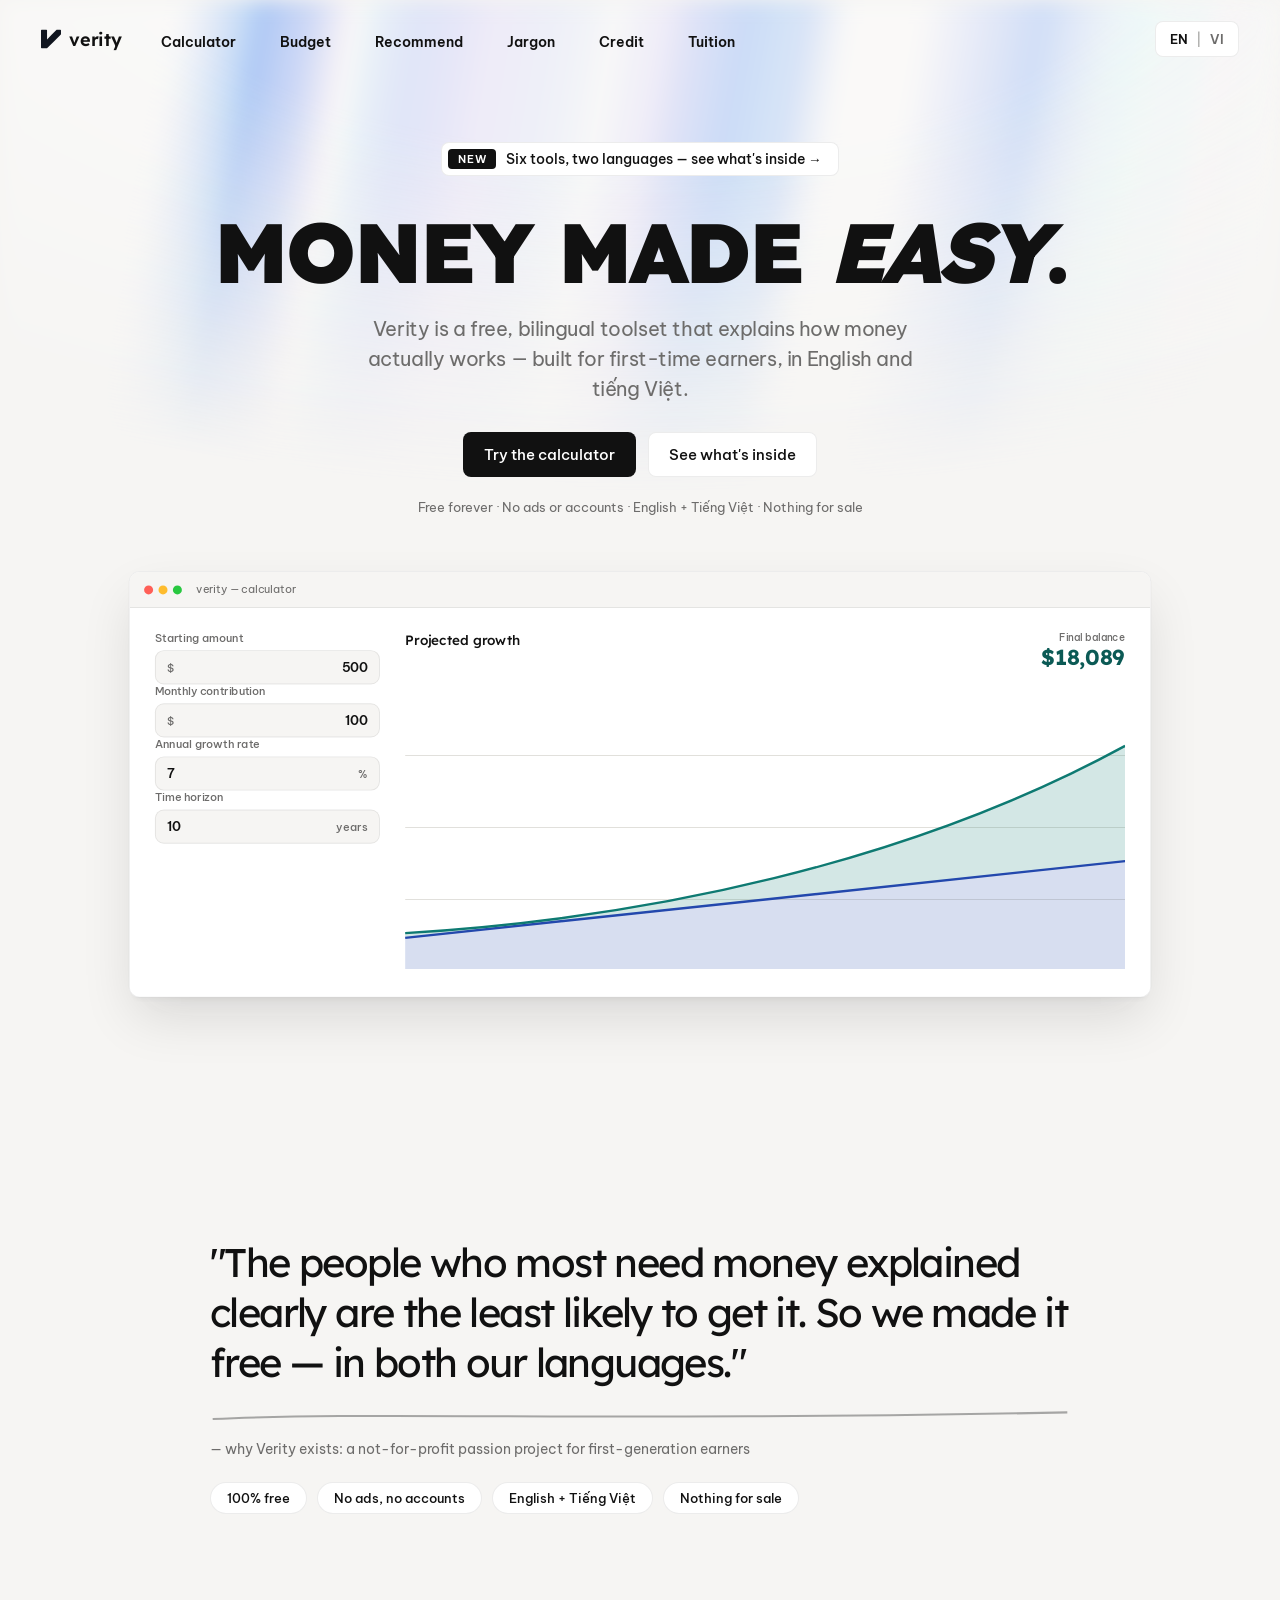
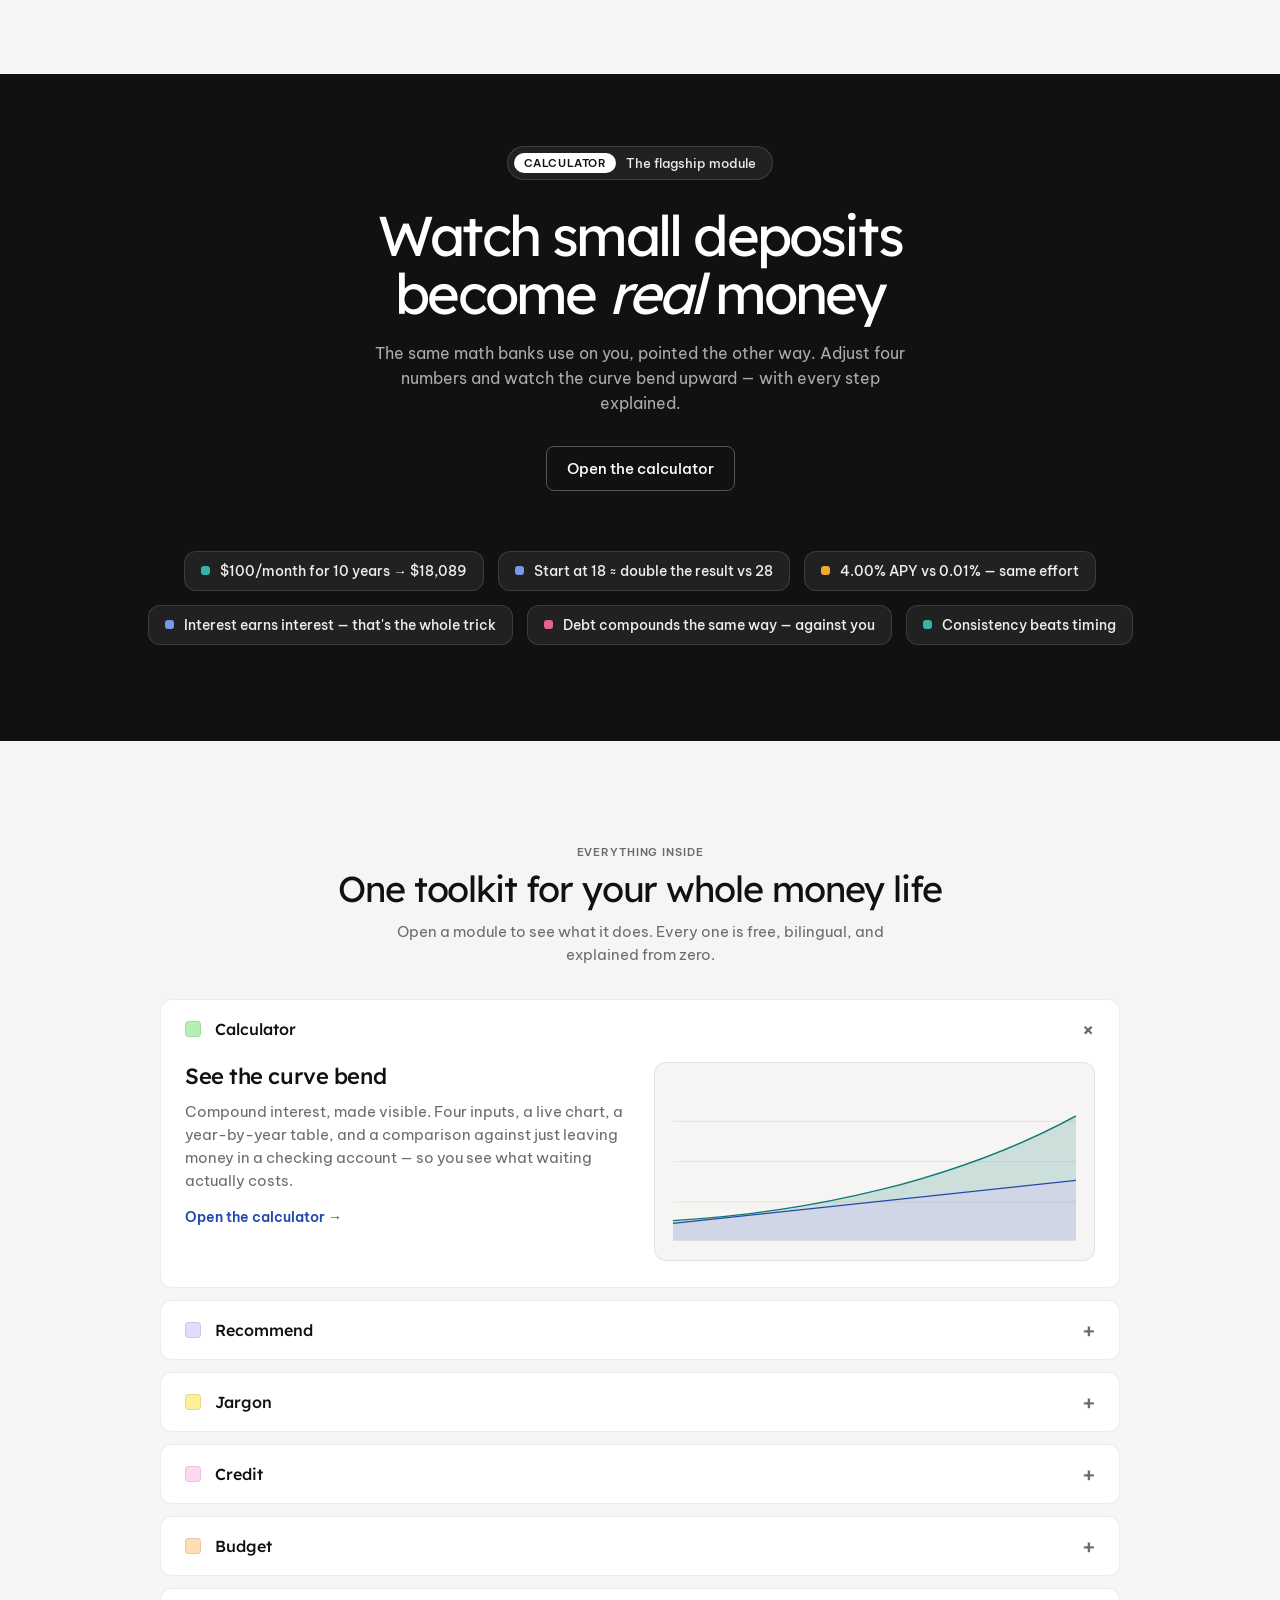
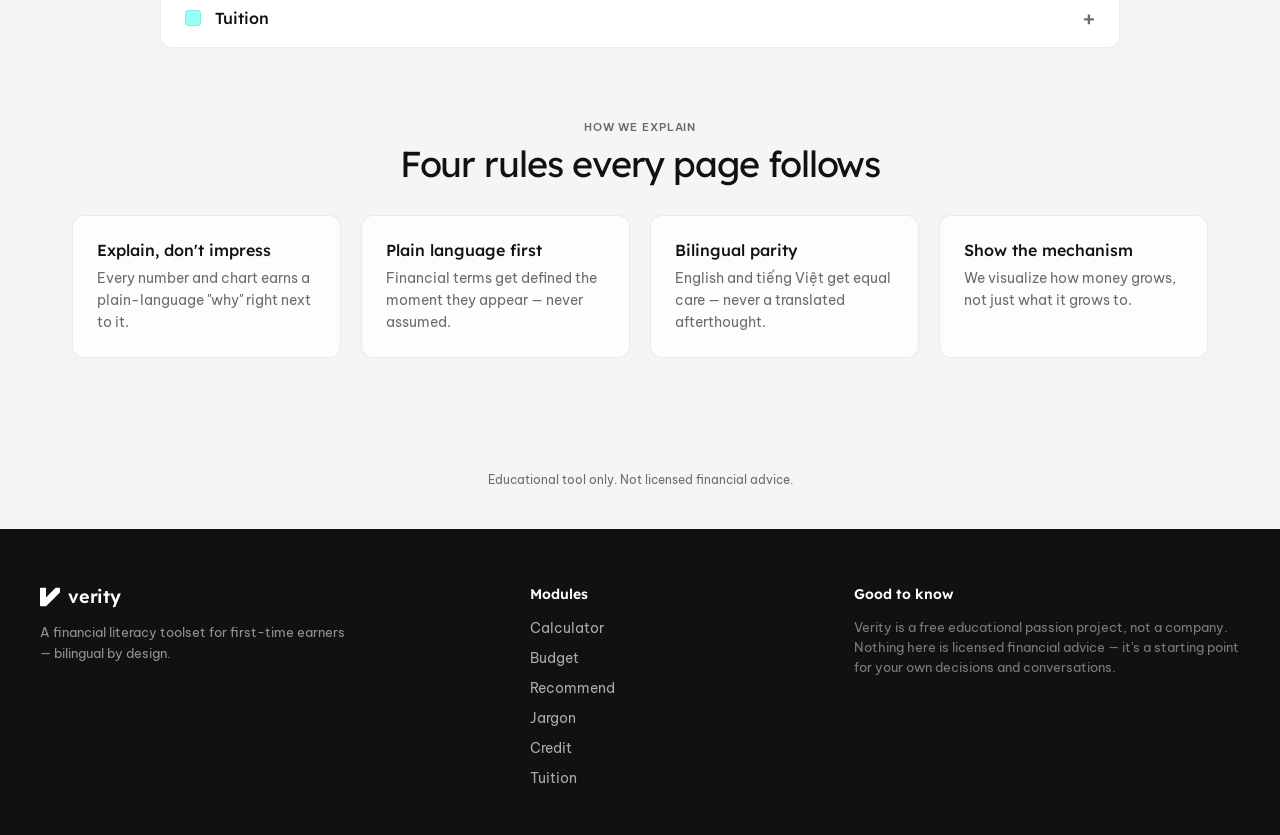
==== commit 84dbbdcc: "Publish prep: rename calculator page, commit untracked modules, pin line endings The Tuition page, f" ====
--- a/index.html
+++ b/index.html
@@ -28,12 +28,12 @@
       <span class="logo-text">verity</span>
     </a>
     <nav class="nav-capsule">
-      <a href="actual%20website.html" class="nav-link">Calculator</a>
+      <a href="calculator.html" class="nav-link">Calculator</a>
       <a href="budget.html" class="nav-link">Budget</a>
       <a href="recommend.html" class="nav-link">Recommend</a>
       <a href="jargon.html" class="nav-link">Jargon</a>
       <a href="credit.html" class="nav-link">Credit</a>
-      <a href="family-split.html" class="nav-link">Family Split</a>
+      <a href="tuition.html" class="nav-link">Tuition</a>
     </nav>
     <button class="lang-toggle" id="langToggle">
       <span class="lang-option active" data-lang="en">EN</span>
@@ -68,7 +68,7 @@
     </h1>
 
     <div class="hero-cta">
-      <a class="btn btn-ink" href="actual%20website.html">
+      <a class="btn btn-ink" href="calculator.html">
         <span class="en">Try the calculator</span>
         <span class="vi">Dùng thử máy tính</span>
       </a>
@@ -83,7 +83,7 @@
       <span class="vi">Miễn phí mãi mãi · Không quảng cáo, không tài khoản · Tiếng Anh + Tiếng Việt · Không bán gì cả</span>
     </p>
 
-    <a class="app-window" href="actual%20website.html" aria-label="Open the compound interest calculator">
+    <a class="app-window" href="calculator.html" aria-label="Open the compound interest calculator">
       <span class="window-chrome" aria-hidden="true">
         <span class="window-dot"></span>
         <span class="window-dot"></span>
@@ -204,7 +204,7 @@
       <span class="vi">Cùng phép toán ngân hàng vẫn dùng với bạn, nhưng chĩa theo hướng ngược lại. Chỉnh bốn con số và xem đường cong tự uốn lên — mỗi bước đều được giải thích.</span>
     </p>
     <div class="ink-cta">
-      <a class="btn btn-ghost-dark" href="actual%20website.html">
+      <a class="btn btn-ghost-dark" href="calculator.html">
         <span class="en">Open the calculator</span>
         <span class="vi">Mở máy tính</span>
       </a>
@@ -281,7 +281,7 @@
                   <span class="en">Compound interest, made visible. Four inputs, a live chart, a year-by-year table, and a comparison against just leaving money in a checking account — so you see what waiting actually costs.</span>
                   <span class="vi">Lãi kép, được nhìn thấy tận mắt. Bốn ô nhập, một biểu đồ trực tiếp, bảng theo từng năm, và phép so sánh với việc chỉ để tiền trong tài khoản thanh toán — để bạn thấy sự chờ đợi thực sự tốn bao nhiêu.</span>
                 </p>
-                <a class="acc-open-link" href="actual%20website.html">
+                <a class="acc-open-link" href="calculator.html">
                   <span class="en">Open the calculator →</span>
                   <span class="vi">Mở máy tính →</span>
                 </a>
@@ -450,57 +450,6 @@
       </div>
 
       <div class="acc-item">
-        <button class="acc-head" aria-expanded="false" aria-controls="acc-fam">
-          <span class="acc-dot dot-fam" aria-hidden="true"></span>
-          <span>Family Split</span>
-          <span class="acc-icon" aria-hidden="true">+</span>
-        </button>
-        <div class="acc-panel" id="acc-fam">
-          <div class="acc-panel-clip">
-            <div class="acc-panel-inner">
-              <div>
-                <h3 class="acc-title">
-                  <span class="en">One paycheck, three jobs</span>
-                  <span class="vi">Một kỳ lương, ba nhiệm vụ</span>
-                </h3>
-                <p class="acc-desc">
-                  <span class="en">Many first-generation earners support family — plan it proudly instead of feeling it quietly. An interactive splitter divides your paycheck between family, future you, and present you, plus scripts for the conversation itself.</span>
-                  <span class="vi">Nhiều người đi làm thế hệ đầu đều phụ giúp gia đình — hãy tự hào lên kế hoạch thay vì âm thầm gánh chịu. Công cụ chia lương tương tác phân bổ giữa gia đình, bạn của tương lai, và bạn của hiện tại, kèm gợi ý cho chính cuộc trò chuyện đó.</span>
-                </p>
-                <a class="acc-open-link" href="family-split.html">
-                  <span class="en">Open Family Split →</span>
-                  <span class="vi">Mở Family Split →</span>
-                </a>
-              </div>
-              <span class="acc-mini" aria-hidden="true">
-                <span class="mini-row">
-                  <span>
-                    <span class="en">Family &amp; household</span>
-                    <span class="vi">Gia đình &amp; sinh hoạt</span>
-                  </span>
-                  <span class="mini-value">$320</span>
-                </span>
-                <span class="mini-row">
-                  <span>
-                    <span class="en">Future you</span>
-                    <span class="vi">Bạn của tương lai</span>
-                  </span>
-                  <span class="mini-value accent">$480</span>
-                </span>
-                <span class="mini-row">
-                  <span>
-                    <span class="en">Present you</span>
-                    <span class="vi">Bạn của hiện tại</span>
-                  </span>
-                  <span class="mini-value">$800</span>
-                </span>
-              </span>
-            </div>
-          </div>
-        </div>
-      </div>
-
-      <div class="acc-item">
         <button class="acc-head" aria-expanded="false" aria-controls="acc-bud">
           <span class="acc-dot dot-budget" aria-hidden="true"></span>
           <span>Budget</span>
@@ -554,6 +503,34 @@
         </div>
       </div>
 
+      <div class="acc-item">
+        <button class="acc-head" aria-expanded="false" aria-controls="acc-tui">
+          <span class="acc-dot dot-tui" aria-hidden="true"></span>
+          <span>Tuition</span>
+          <span class="acc-icon" aria-hidden="true">+</span>
+        </button>
+        <div class="acc-panel" id="acc-tui">
+          <div class="acc-panel-clip">
+            <div class="acc-panel-inner">
+              <div>
+                <h3 class="acc-title">
+                  <span class="en">What college actually costs</span>
+                  <span class="vi">Chi phí thật sự của việc học đại học</span>
+                </h3>
+                <p class="acc-desc">
+                  <span class="en">Sticker price vs. net price, what FAFSA is for, which money you pay back and which you don't — plus what a loan actually costs per month after graduation.</span>
+                  <span class="vi">Giá niêm yết so với giá thực trả, FAFSA dùng để làm gì, khoản nào phải hoàn trả và khoản nào không — cùng với chi phí thật mỗi tháng của một khoản vay sau khi tốt nghiệp.</span>
+                </p>
+                <a class="acc-open-link" href="tuition.html">
+                  <span class="en">Open Tuition →</span>
+                  <span class="vi">Mở Tuition →</span>
+                </a>
+              </div>
+            </div>
+          </div>
+        </div>
+      </div>
+
     </div>
   </section>
 
@@ -614,6 +591,11 @@
 
   </div>
   </div>
+
+  <p class="disclaimer">
+    <span class="en">Educational tool only. Not licensed financial advice.</span>
+    <span class="vi">Chỉ là công cụ giáo dục. Không phải lời khuyên tài chính được cấp phép.</span>
+  </p>
 
 </main>
 
@@ -640,12 +622,12 @@
       <span class="vi">Các mô-đun</span>
     </h2>
     <ul class="footer-links">
-      <li><a href="actual%20website.html">Calculator</a></li>
+      <li><a href="calculator.html">Calculator</a></li>
       <li><a href="budget.html">Budget</a></li>
       <li><a href="recommend.html">Recommend</a></li>
       <li><a href="jargon.html">Jargon</a></li>
       <li><a href="credit.html">Credit</a></li>
-      <li><a href="family-split.html">Family Split</a></li>
+      <li><a href="tuition.html">Tuition</a></li>
     </ul>
   </nav>
 
--- a/css/style.css
+++ b/css/style.css
@@ -6,8 +6,17 @@
      window chrome, resting inputs), which stay a visible tint against
      the white card since --card is still pure white. */
   --paper: #f6f5f3;
+  /* One step lighter than --paper, same warm R>G>B relationship so the
+     hue holds and only the value moves. Used for alternating full-width
+     section bands (see .section-band). */
+  --chalk: #fcfbf9;
   --pearl: #ecebea;
   --card: #ffffff;
+  /* The card surface, measured from the reference layout: white at 80%
+     over the cream page, compositing to ~#fdfdfd. Translucent rather
+     than a flat hex on purpose — a card placed on a --chalk band still
+     composites one step lighter than the band instead of vanishing. */
+  --veil: rgba(255, 255, 255, 0.8);
   --ink: #111111;
   /* Darkened 2026-07-10 (user-directed, was #272625 - read as not dark
      enough against the cream page) to match --ink exactly: same warm
@@ -43,8 +52,8 @@
   --pastel-recommend: #e2ddfd;
   --pastel-jargon: #ffef99;
   --pastel-credit: #ffd7f0;
-  --pastel-family: #99fff9;
   --pastel-budget: #ffddb5;
+  --pastel-tuition: #99fff9;
 
   /* Jargon-directory-only category accent, not a module pastel: the
      three category badges on jargon.html are deliberately differentiated
@@ -156,6 +165,81 @@
   to { transform: translate3d(-50%, 0, 0); }
 }
 
+/* ---------- Ambient hero wash (all six module pages) ---------- */
+/* Same device as .bg-aurora above — one aria-hidden div at z-index -2,
+   masked so it has fully faded before the page's content begins — with a
+   static palette and film grain instead of drifting stripes. Module
+   pages went flat on 2026-07-19; this reopens that for all six of them,
+   user-directed (Jargon 2026-08-28, the rest immediately after). The
+   landing keeps the aurora; it does not get a wash too.
+
+   Ported from a supplied React/Tailwind component (GradientBackground +
+   a canvas Noise child). The canvas is deliberately not reproduced: it
+   rebuilt a 100x100 ImageData with Math.random() per pixel on every
+   rAF tick — ~40k random values plus a full-canvas pattern fill at
+   60fps, forever, for decoration, and it would now have been running on
+   six pages instead of one. The grain below is one inline feTurbulence
+   tiled as a background-image: indistinguishable while static, no JS, no
+   per-frame cost. Nothing animates, which is also why there is no
+   reduced-motion branch to write.
+
+   Only two things vary per page, both custom properties set on the body
+   alongside --module-pastel (see the palette block near the bottom of
+   this file): --wash-stops and, where a hero is an unusual height,
+   --wash-height. Everything else is shared. */
+.bg-wash {
+  position: absolute;
+  top: 0;
+  left: 0;
+  right: 0;
+  height: var(--wash-height, 340px);
+  opacity: 0.9;
+  z-index: -2;
+  overflow: hidden;
+  pointer-events: none;
+  -webkit-mask-image: linear-gradient(to bottom, #000 0%, rgba(0,0,0,0.98) 26%, rgba(0,0,0,0.92) 40%, rgba(0,0,0,0.80) 52%, rgba(0,0,0,0.62) 63%, rgba(0,0,0,0.42) 73%, rgba(0,0,0,0.24) 82%, rgba(0,0,0,0.10) 90%, rgba(0,0,0,0.03) 95%, transparent 100%);
+  mask-image: linear-gradient(to bottom, #000 0%, rgba(0,0,0,0.98) 26%, rgba(0,0,0,0.92) 40%, rgba(0,0,0,0.80) 52%, rgba(0,0,0,0.62) 63%, rgba(0,0,0,0.42) 73%, rgba(0,0,0,0.24) 82%, rgba(0,0,0,0.10) 90%, rgba(0,0,0,0.03) 95%, transparent 100%);
+}
+
+/* The height is not a taste call, it is a hard constraint. .content-shell
+   paints an opaque background: var(--paper), so wherever it starts it
+   covers the wash with a straight horizontal edge. If the wash still has
+   any alpha left at that line, you see the cut — which is exactly the
+   seam this replaced. Each page is therefore sized to reach zero alpha
+   at or before its own shell, at BOTH breakpoints; mobile pushes the
+   shell further down, so the desktop number is always the binding one.
+   Measured shell tops, desktop: 341 on calculator/budget/recommend/
+   tuition, 366 on credit, 390 on jargon (mobile: 468-566). Hence a 340
+   default, 364 on credit, 388 on jargon. Re-measure if a hero gains or
+   loses a line, and keep the value under the desktop figure.
+
+   The fade is a vertical linear mask rather than a radial one for a
+   related reason: an ellipse that finishes inside the viewport draws its
+   terminating arc across the page as a visible curved contour. A
+   top-to-bottom ramp has no contour at all, and easing it over nine
+   stops instead of two keeps its own tail from reading as a Mach band.
+   Horizontal shaping is left to the colour gradient alpha instead. */
+.bg-wash::before {
+  content: "";
+  position: absolute;
+  inset: 0;
+  background: radial-gradient(165% 135% at 50% -10%, var(--wash-stops));
+}
+
+/* baseFrequency 0.8 over 4 octaves reads as grain rather than texture at
+   1x; the 180px tile keeps the data URI short and hides its own repeat.
+   soft-light lets the grain sit in the wash instead of greying it. This
+   one rule is shared by every page — only the color underneath changes. */
+.bg-wash::after {
+  content: "";
+  position: absolute;
+  inset: 0;
+  background-image: url("data:image/svg+xml,%3Csvg xmlns='http://www.w3.org/2000/svg' width='180' height='180'%3E%3Cfilter id='g'%3E%3CfeTurbulence type='fractalNoise' baseFrequency='0.8' numOctaves='4' stitchTiles='stitch'/%3E%3C/filter%3E%3Crect width='180' height='180' filter='url(%23g)'/%3E%3C/svg%3E");
+  background-size: 180px 180px;
+  opacity: 0.5;
+  mix-blend-mode: soft-light;
+}
+
 /* ---------- Custom cursor ---------- */
 /* A small ring + dot that lag-follows the pointer (the dot tracks closely,
    the ring trails slightly looser), expanding over interactive elements.
@@ -220,6 +304,11 @@
   padding: 20px 32px 0;
 }
 
+/* Two states, per the Amplemarket reference: at rest a full-width,
+   chrome-less bar with the logo hard left and the toggle hard right;
+   on scroll it collapses into the snug centred pill drawn below. The
+   wide resting gap between the nav and the toggle is the reference's
+   own shape, not dead space — do not "fix" it by shrinking this. */
 .topbar-inner {
   max-width: 1200px;
   margin: 0 auto;
@@ -310,10 +399,10 @@
   transform: scale(0.96);
 }
 
-/* Roadmapped modules (Recommend/Jargon/Credit/Family Split) aren't built
-   yet. Keep them visible and focusable so users know they exist, but
-   visually inert — no hover/active feedback that implies they'd do
-   something if clicked. */
+/* Legacy: dates from when the module pages were nav placeholders. All
+   five modules are real pages now, so nothing on the site renders this
+   inert state — kept only because the disabled treatment is still the
+   right pattern if a future module ships behind a nav link first. */
 .nav-link[aria-disabled="true"] {
   opacity: 0.55;
   gap: 6px;
@@ -550,7 +639,7 @@
 .card {
   position: relative;
   overflow: hidden;
-  background: var(--card);
+  background: var(--veil);
   border: 1px solid var(--border);
   border-radius: 12px;
   padding: 28px;
@@ -785,17 +874,6 @@
 
 .stat-icon.icon-blue { background: var(--blue); }
 .stat-icon.icon-blue::before { background: var(--blue-focus); }
-
-/* Recommend's ladder step numbers: module pastel with an ink numeral —
-   taxonomy wayfinding, not a data accent. Flat fill, no edge highlight. */
-.stat-icon.step-num {
-  background: var(--module-pastel, var(--paper));
-  color: var(--ink);
-}
-
-.stat-icon.step-num::before {
-  display: none;
-}
 
 .stat-icon.icon-teal { background: var(--teal); }
 .stat-icon.icon-teal::before { background: var(--teal-bright); }
@@ -1031,8 +1109,18 @@
 
 
 /* ---------- Disclaimer ---------- */
+/* A page-level footnote, so it belongs to the page's bottom edge, not
+   to whatever happens to end the content. It used to sit inside
+   .content-shell as the last child of .page, which put it 32px under the
+   final card and 100px clear of the footer — three times nearer the
+   content it is not part of than the chrome it belongs with, so it read
+   as a stray caption on that last card. Moved outside the shell it
+   clears the shell's own 72px bottom padding plus 24 of its own, and
+   sits 40 off the footer: attached to the bottom, not to the cards.
+   Every page carries one, immediately before </main>. */
 .disclaimer {
-  margin-top: 32px;
+  margin: 0;
+  padding: 24px 0 40px;
   text-align: center;
   font-size: 12px;
   color: var(--slate);
@@ -1132,8 +1220,23 @@
   padding-top: 10px;
 }
 
+/* Width MUST stay a length here, never fit-content or any other
+   intrinsic keyword: max-width is in the transition list and a length
+   interpolates, but there is no way to tween to `fit-content`, so the
+   bar snapped its width instantly while the background, border and
+   shadow eased behind it over 0.3s. That mismatch is what read as the
+   bar "acting weird" on scroll. The cap is also what evens out the two
+   inner gaps. The desktop grid is `auto 1fr auto` with the nav
+   start-aligned, so every pixel the cap exceeds the content piles up in
+   one place — between the last nav link and the language toggle. Sizing
+   the cap to the content instead (measured 2026-08-28: 20 + 28 logo +
+   20 + 573 nav + 20 + 83 toggle + 14 + 2 border = 760px, set to 761 for
+   ~1.5px of sub-pixel headroom) leaves a 20px gap either side of the nav
+   rather than 20px left / 60px right. Redistributing that slack any
+   other way — justify-self, justify-content, auto margins — snaps,
+   because none of those interpolate while max-width is still easing. */
 .topbar.is-compact .topbar-inner {
-  max-width: 800px;
+  max-width: 761px;
   padding: 6px 14px 6px 20px;
   background: rgba(255, 255, 255, 0.85);
   -webkit-backdrop-filter: blur(16px);
@@ -1259,6 +1362,23 @@
   margin-top: 0;
 }
 
+/* Alternating neutral bands, the reference layout's sectioning device: a
+   band is a full-width child of .content-shell with a nested .page
+   restoring the centred column — the same break-out .content-shell
+   itself uses, rather than a 100vw pseudo-element that would fight the
+   scrollbar. The band supplies its own vertical rhythm, so the sections
+   inside it drop their margin. */
+.section-band {
+  width: 100%;
+  margin: 72px 0;
+  padding: 72px 0;
+  background: var(--chalk);
+}
+
+.section-band .section {
+  margin-top: 0;
+}
+
 .section-head {
   max-width: 640px;
   margin: 0 auto 32px;
@@ -1523,7 +1643,7 @@
 }
 
 /* ==================================================================
-   Module pages (Recommend / Jargon / Credit / Family Split)
+   Module pages (Recommend / Jargon / Credit / Budget)
    ================================================================== */
 
 .page-hero {
@@ -1588,82 +1708,224 @@
   margin: 0 auto;
 }
 
-.ladder-card {
+/* The rung layout belongs to Recommend alone — credit.html carries its
+   own visual system (the 300–850 score rail), so the wide rung gap is
+   scoped here rather than overriding .ladder globally. */
+body.module-rec .ladder { gap: 104px; }
+
+.rung {
   display: grid;
-  grid-template-columns: 52px 1fr;
-  gap: 22px;
-}
-
-@media (max-width: 560px) {
-  .ladder-card { grid-template-columns: 1fr; }
-}
-
-.step-num {
+  /* The body carries the reading; the figure only has to be legible, so
+     it does not need half the page. */
+  grid-template-columns: minmax(0, 1.15fr) minmax(0, 1fr);
+  gap: 72px;
+  /* start, not stretch: stretching made every figure as tall as the prose
+     beside it, which is where the big empty panels came from. */
+  align-items: start;
+}
+
+/* The figure centres against the prose; the body stays pinned to the top.
+   Top-aligned, a short figure left a column of dead space under it —
+   356px on rung 4, which is most of the rung. Centring only the figure
+   (rather than setting align-items: center on the grid) is deliberate:
+   on rungs 6 and 7 the figure is TALLER than the prose beside it, and
+   centring the whole row there would drop the rung number and title away
+   from the top edge. This way the number always starts the rung, and the
+   slack — whichever side carries it — is split instead of dumped at the
+   bottom. */
+.rung-figure {
+  align-self: center;
+}
+.rung:nth-child(even) .rung-body { order: 2; }
+.rung:nth-child(even) .rung-figure { order: 1; }
+
+.rung-num {
+  display: block;
   font-family: var(--font-display);
-  font-size: 20px;
+  font-size: 56px;
   font-weight: 700;
-}
-
-.ladder-title {
-  margin: 0 0 2px;
+  line-height: 1;
+  color: var(--amber);
+  margin-bottom: 8px;
+}
+.rung-title { font-family: var(--font-display); font-size: 30px; font-weight: 500; line-height: 1.15; letter-spacing: -0.02em; margin: 0 0 10px; text-wrap: balance; }
+.rung-payoff { color: var(--teal); font-weight: 500; margin: 0 0 14px; }
+/* Ink, not slate. This is the page's primary content — setting it in the
+   secondary text colour made the whole ladder read as caption. */
+.rung-prose { color: var(--ink); margin: 0 0 18px; max-width: 62ch; }
+
+/* No panel at all any more. A filled box that was 40% empty read as a
+   card with nothing in it; a single rule at the top says "figure" just as
+   clearly and costs no dead space. */
+.rung-figure { border: 0; border-top: 1px solid var(--border); border-radius: 0; padding: 22px 0 0; background: none; display: block; }
+
+.fig-bar-row { display: grid; grid-template-columns: 1fr; gap: 6px; margin-bottom: 24px; }
+.fig-label { font-size: 14px; color: var(--slate); }
+.fig-track { display: block; width: 100%; height: 18px; border-radius: 9999px; background: var(--paper); overflow: hidden; }
+.fig-fill { display: block; height: 100%; border-radius: 9999px; }
+.fig-value { font-family: var(--font-display); font-size: 26px; font-weight: 700; }
+.fig-caption { font-size: 13px; color: var(--slate); margin: 14px 0 0; }
+
+.fig-stack { display: flex; width: 100%; height: 28px; border-radius: 9999px; overflow: hidden; }
+.fig-stack-seg { height: 100%; }
+.fig-stack-labels { display: flex; justify-content: space-between; gap: 16px; margin-top: 10px; font-size: 13px; color: var(--slate); }
+
+.fig-dots { display: grid; grid-template-columns: repeat(25, 1fr); gap: 3px; }
+.fig-dot { width: 6px; height: 6px; border-radius: 9999px; background: var(--teal); }
+
+.fig-source { display: inline-block; font-size: 14px; font-weight: 500; padding: 8px 14px; border-radius: 8px; background: var(--module-pastel); }
+.fig-flow-list { display: flex; flex-direction: column; gap: 8px; margin-top: 14px; }
+.fig-flow-item { display: flex; justify-content: space-between; align-items: center; gap: 16px; padding: 12px 14px; border: 1px solid var(--border); border-radius: 8px; font-size: 14px; }
+
+@media (max-width: 860px) {
+  body.module-rec .ladder { gap: 64px; }
+  .rung { grid-template-columns: minmax(0, 1fr); gap: 28px; }
+  .rung:nth-child(even) .rung-body,
+  .rung:nth-child(even) .rung-figure { order: 0; }
+  .rung-num { font-size: 44px; }
+  .rung-title { font-size: 25px; }
+}
+
+/* ---------- Recommend: not-recommended list ---------- */
+/* Ruled rows, not cards: a box around prose is decoration. Deliberately
+   unnumbered — unlike the ladder above, these four have no order, and
+   the absence of numbering is what says so. */
+body.module-rec .avoid-list {
+  display: flex;
+  flex-direction: column;
+  border-top: 1px solid var(--border);
+}
+
+body.module-rec .avoid-row {
+  display: grid;
+  grid-template-columns: minmax(0, 5fr) minmax(0, 7fr);
+  gap: 48px;
+  padding: 32px 0;
+  border-bottom: 1px solid var(--border);
+}
+
+body.module-rec .avoid-name {
+  margin: 0;
   font-family: var(--font-display);
-  font-size: 19px;
+  font-size: 22px;
   font-weight: 500;
-}
-
-/* The one-line "what this earns you" summary under each rung title —
-   teal because it names the positive outcome. */
-.ladder-payoff {
-  margin: 0 0 12px;
-  font-size: 13.5px;
-  font-weight: 600;
-  color: var(--teal);
-}
-
-/* ---------- Recommend: caution cards ---------- */
-/* Caution cards keep a rose hover border — the reserved caution role. */
-.avoid-card:hover {
-  border-color: var(--rose);
-}
-
-.avoid-tag {
-  display: inline-block;
-  margin-bottom: 10px;
-  background: var(--rose-soft);
-  color: var(--rose);
-  border-radius: 200px;
-  padding: 3px 12px;
-  font-size: 12px;
-  font-weight: 600;
-}
-
-.avoid-title {
+  line-height: 1.2;
+  letter-spacing: -0.01em;
+  text-wrap: balance;
+}
+
+/* Rose is the reserved caution role (DESIGN.md), which is exactly what
+   this verdict line is — the pill capsule was the decoration, not the color. */
+body.module-rec .avoid-verdict {
   margin: 0 0 8px;
   font-family: var(--font-display);
-  font-size: 17px;
+  font-size: 15px;
   font-weight: 500;
-}
-
-.avoid-grid {
-  display: grid;
-  grid-template-columns: repeat(2, 1fr);
-  gap: 20px;
-  margin: 0 auto;
+  color: var(--rose);
+}
+
+body.module-rec .avoid-row .prose p {
+  margin: 0;
+  color: var(--slate);
 }
 
 @media (max-width: 700px) {
-  .avoid-grid { grid-template-columns: 1fr; }
+  body.module-rec .avoid-row {
+    grid-template-columns: minmax(0, 1fr);
+    gap: 12px;
+    padding: 24px 0;
+  }
+  body.module-rec .avoid-name { font-size: 20px; }
 }
 
 /* ---------- Recommend: starter plans ---------- */
+/* Three parallel worked examples really are a comparison, so the columns
+   stay — but divided by vertical hairlines instead of wrapped in cards.
+   Horizontal rules above for the unordered list, vertical rules here for
+   the parallel one. .plan-math and .plan-link are also usable as
+   standalone elements outside the grid. */
 .plan-grid {
   display: grid;
-  grid-template-columns: repeat(3, 1fr);
+  grid-template-columns: repeat(3, minmax(0, 1fr));
   gap: 20px;
 }
 
+body.module-rec .plan-grid { gap: 0; }
+
+body.module-rec .plan-col {
+  display: flex;
+  flex-direction: column;
+  padding: 0 28px;
+  border-left: 1px solid var(--border);
+}
+body.module-rec .plan-col:first-child { padding-left: 0; border-left: 0; }
+body.module-rec .plan-col:last-child { padding-right: 0; }
+
+/* A uniform two-line title is what lines the hairlines up across the
+   three columns; the prose below it runs to the same depth in each. */
+body.module-rec .plan-title {
+  font-size: 20px;
+  line-height: 1.25;
+  min-height: 2.5em;
+  margin: 0 0 12px;
+  text-wrap: balance;
+}
+
+/* No rule above the math line: the three columns' prose runs to different
+   depths, so a horizontal hairline here can never line up across them, and
+   a rule that misaligns reads worse than no rule. The vertical dividers
+   already carry the structure — the math is set apart by weight instead,
+   quieter and smaller than the ink prose above it. */
+body.module-rec .plan-math {
+  margin-top: 24px;
+  padding: 0;
+  background: none;
+  border-radius: 0;
+  color: var(--slate);
+}
+
+body.module-rec .plan-link {
+  display: inline-flex;
+  align-items: baseline;
+  gap: 6px;
+  align-self: flex-start;
+  margin-top: auto;
+  padding-top: 16px;
+  text-decoration: none;
+}
+
+body.module-rec .plan-link::after {
+  content: "\2192";
+  display: inline-block;
+}
+
+@media (hover: hover) and (pointer: fine) {
+  body.module-rec .plan-link::after {
+    transition: transform 160ms var(--ease-out-strong);
+  }
+  body.module-rec .plan-link:hover::after { transform: translateX(3px); }
+}
+
+body.module-rec .plan-link:focus-visible {
+  outline: 2px solid var(--blue-focus);
+  outline-offset: 3px;
+  border-radius: 4px;
+}
+
+@media (prefers-reduced-motion: reduce) {
+  body.module-rec .plan-link::after { transition: none; }
+}
+
 @media (max-width: 900px) {
-  .plan-grid { grid-template-columns: 1fr; }
+  .plan-grid { grid-template-columns: minmax(0, 1fr); }
+  body.module-rec .plan-grid { gap: 32px; }
+  body.module-rec .plan-col {
+    padding: 0;
+    border-left: 0;
+    border-top: 1px solid var(--border);
+    padding-top: 28px;
+  }
+  body.module-rec .plan-col:first-child { border-top: 0; padding-top: 0; }
 }
 
 .plan-title {
@@ -1969,6 +2231,12 @@
   background: var(--pastel-calc);
 }
 
+/* The Paying-for-college group carries the Tuition module pastel, the
+   same taxonomy hook the module page uses. */
+.group-badge--college {
+  background: var(--pastel-tuition);
+}
+
 .group-badge svg {
   width: 18px;
   height: 18px;
@@ -2133,6 +2401,12 @@
   font-variant-numeric: tabular-nums;
 }
 
+/* The sentence that reads the weights back sits under them, one 4px-grid
+   step away (was an inline margin-top). */
+.factor-note {
+  margin-top: 20px;
+}
+
 /* ---------- Credit: myths ---------- */
 .myth {
   padding: 18px 0;
@@ -2178,85 +2452,6 @@
   margin-bottom: 0;
 }
 
-/* ---------- Family Split: paycheck splitter ---------- */
-.split-grid {
-  display: grid;
-  grid-template-columns: 1fr 1fr;
-  gap: 28px;
-}
-
-@media (max-width: 800px) {
-  .split-grid { grid-template-columns: 1fr; }
-}
-
-.split-range {
-  width: 100%;
-  margin: 6px 0 0;
-  accent-color: var(--blue);
-}
-
-.split-range-label {
-  display: flex;
-  align-items: baseline;
-  justify-content: space-between;
-  gap: 12px;
-}
-
-.split-pct {
-  font-family: var(--font-display);
-  font-size: 15px;
-  font-weight: 600;
-  font-variant-numeric: tabular-nums;
-}
-
-.split-result-row {
-  display: flex;
-  align-items: center;
-  justify-content: space-between;
-  gap: 16px;
-  padding: 13px 0;
-  border-bottom: 1px solid var(--border);
-}
-
-.split-result-row:last-of-type {
-  border-bottom: none;
-}
-
-.split-result-label {
-  font-size: 14px;
-  font-weight: 500;
-  color: var(--ink);
-}
-
-.split-result-value {
-  font-family: var(--font-display);
-  font-size: 20px;
-  font-weight: 700;
-  font-variant-numeric: tabular-nums;
-}
-
-.split-result-value.accent {
-  color: var(--teal);
-}
-
-/* Appears only when the three sliders don't add up to 100% — the same
-   reserved rose caution role the calculator's clamp-notes use. */
-.split-note {
-  display: none;
-  margin: 14px 0 0;
-  font-size: 13px;
-  font-weight: 500;
-  color: var(--slate);
-}
-
-.split-note.is-active {
-  display: block;
-}
-
-.split-note.is-over {
-  color: var(--rose);
-}
-
 /* ---------- Cross-page "next module" links ---------- */
 /* These footer links don't open a new topic the way a real section does,
    so the default 72px section gap above them reads as a dead zone. Pull
@@ -2328,6 +2523,15 @@
   color: var(--ink);
 }
 
+/* min-height: 0 above drops the 44px tap floor to slim the desktop bar.
+   Put it back wherever there's no fine pointer to aim with — on touch
+   the bar is a full-width scrolling row, so height costs nothing there. */
+@media (hover: none), (pointer: coarse) {
+  .nav-link {
+    min-height: 44px;
+  }
+}
+
 /* The capsule's old 8px inner padding and the toggle's 44px tap-target
    floor were silently propping the bar up past 70px. The 12px gap
    (was 4px) keeps the module names from reading as one run-on phrase,
@@ -2342,15 +2546,23 @@
   padding: 9px 14px;
 }
 
+@media (hover: none), (pointer: coarse) {
+  .lang-toggle {
+    min-height: 44px;
+  }
+}
+
 /* Pearl hover works on both the white canvas at rest and the frosted
    white compact capsule — no per-state flip needed anymore. */
 
 /* Slimmer side padding than at rest (38px text-to-text vs 44px —
-   visually the same rhythm). The capsule's 800px cap budgets for all
-   six nav items at this padding (~605px of links and gaps + 185px of
-   logo/toggle/inner-padding overhead) with ~10px slack so a pixel of
-   font-rendering drift can't overflow the capsule. Widened from 720px
-   when the Budget module made it six items (2026-07-12). */
+   visually the same rhythm). This padding is what fixes the nav's
+   rendered width at ~573px for six items, and the compact cap above is
+   sized to exactly that. Change this padding, rename a module, or add a
+   seventh item and the cap must be re-measured or the two inner gaps go
+   uneven again. Overflow is no longer the risk it was: the fallback
+   stack renders narrower than Lexend (Arial ~555px vs ~573px), so a
+   font swap shrinks the nav rather than bursting the capsule. */
 .topbar.is-compact .nav-link {
   padding-left: 13px;
   padding-right: 13px;
@@ -2855,8 +3067,8 @@
 .acc-dot.dot-rec { background: var(--pastel-recommend); }
 .acc-dot.dot-jar { background: var(--pastel-jargon); }
 .acc-dot.dot-cred { background: var(--pastel-credit); }
-.acc-dot.dot-fam { background: var(--pastel-family); }
 .acc-dot.dot-budget { background: var(--pastel-budget); }
+.acc-dot.dot-tui { background: var(--pastel-tuition); }
 
 .acc-icon {
   margin-left: auto;
@@ -3047,8 +3259,82 @@
 .module-rec { --module-pastel: var(--pastel-recommend); }
 .module-jar { --module-pastel: var(--pastel-jargon); }
 .module-cred { --module-pastel: var(--pastel-credit); }
-.module-fam { --module-pastel: var(--pastel-family); }
 .module-budget { --module-pastel: var(--pastel-budget); }
+.module-tuition { --module-pastel: var(--pastel-tuition); }
+
+/* Ambient hero wash palettes, one per module — consumed by .bg-wash near
+   the top of this file. Two rules govern these, and both are deliberate:
+
+   1. The wash hue is never the module's own pastel hue. Jargon's pastel
+      is canary and its wash is pink/lavender; Tuition's pastel is aqua
+      and its wash is blush. Decoupling them keeps the pastel as the
+      page's identity color and lets the wash read as ambient light
+      rather than as a second, bigger version of the chip. It also keeps
+      the Pastel-Taxonomy Rule intact — those tokens stay flat fills and
+      never become gradients.
+   2. No two pages adjacent in the nav share a cast. Reading across the
+      nav the washes run periwinkle, mint, gold, pink, sky, blush, so
+      moving between neighbouring modules always changes the light.
+
+   Every list ends on --paper at zero alpha so the wash dissolves into
+   the page instead of stopping on an edge. */
+.module-calc {
+  --wash-stops:
+    rgba(212, 218, 247, 0.76) 0%,
+    rgba(222, 214, 245, 0.62) 27%,
+    rgba(210, 228, 244, 0.46) 51%,
+    rgba(234, 234, 243, 0.30) 75%,
+    rgba(246, 245, 243, 0) 100%;
+}
+
+.module-budget {
+  --wash-stops:
+    rgba(208, 238, 224, 0.76) 0%,
+    rgba(214, 238, 238, 0.62) 27%,
+    rgba(226, 240, 218, 0.46) 51%,
+    rgba(234, 241, 236, 0.30) 75%,
+    rgba(246, 245, 243, 0) 100%;
+}
+
+.module-rec {
+  --wash-stops:
+    rgba(249, 232, 199, 0.76) 0%,
+    rgba(250, 222, 203, 0.62) 27%,
+    rgba(245, 234, 214, 0.46) 51%,
+    rgba(242, 238, 224, 0.30) 75%,
+    rgba(246, 245, 243, 0) 100%;
+}
+
+/* The original of the six, and the tallest wash: its hero carries the
+   search bar, so its content shell starts at 390 rather than 341. */
+.module-jar {
+  --wash-height: 388px;
+  --wash-stops:
+    rgba(243, 212, 232, 0.78) 0%,
+    rgba(231, 218, 245, 0.66) 26%,
+    rgba(216, 224, 246, 0.50) 48%,
+    rgba(247, 230, 214, 0.34) 72%,
+    rgba(246, 245, 243, 0) 100%;
+}
+
+.module-cred {
+  --wash-height: 364px;
+  --wash-stops:
+    rgba(203, 228, 245, 0.76) 0%,
+    rgba(212, 235, 242, 0.62) 27%,
+    rgba(224, 231, 244, 0.46) 51%,
+    rgba(234, 238, 243, 0.30) 75%,
+    rgba(246, 245, 243, 0) 100%;
+}
+
+.module-tuition {
+  --wash-stops:
+    rgba(248, 220, 219, 0.76) 0%,
+    rgba(247, 226, 210, 0.62) 27%,
+    rgba(245, 232, 226, 0.46) 51%,
+    rgba(243, 237, 230, 0.30) 75%,
+    rgba(246, 245, 243, 0) 100%;
+}
 
 /* Icon tiles for card headers: the module's flat pastel with an ink
    stroke glyph — taxonomy color, not per-card accents. No shadow, no
@@ -3080,40 +3366,18 @@
 .tile-rose { background: var(--rose-soft); color: var(--rose); }
 
 /* Title rows that pair an icon tile with an existing heading. */
-.ladder-title-row,
-.card-title-row,
-.plan-head {
+.card-title-row {
   display: flex;
   align-items: center;
   gap: 12px;
 }
 
-.ladder-title-row {
-  margin-bottom: 2px;
-}
-
-.ladder-title-row .ladder-title {
-  margin: 0;
-}
-
 .card-title-row {
   margin-bottom: 20px;
 }
 
 .card-title-row .card-title {
   margin: 0;
-}
-
-.plan-head {
-  margin-bottom: 10px;
-}
-
-.plan-head .plan-title {
-  margin: 0;
-}
-
-.avoid-card .icon-tile {
-  margin-bottom: 12px;
 }
 
 @media (prefers-reduced-motion: reduce) {
@@ -3141,10 +3405,15 @@
   border: 1px solid var(--border);
   border-radius: 8px;
   padding: 8px 13px;
-  transition: background 0.15s ease, border-color 0.15s ease, color 0.15s ease;
+  transition: background 0.15s ease, border-color 0.15s ease, color 0.15s ease,
+    transform 140ms cubic-bezier(0.23, 1, 0.32, 1);
 }
 
 .seg-chip:hover { background: var(--pearl); }
+
+/* Press feedback. Without it a chip gives nothing back until the whole
+   result re-renders, which reads as the click not having landed. */
+.seg-chip:active { transform: scale(0.97); }
 
 .seg-chip.active {
   background: var(--ink);
@@ -3188,32 +3457,27 @@
 
 /* Doughnut center total + static legend (Chart.js's own legend can't hold
    the .en/.vi span pair, so the legend is plain markup). */
-/* Pin the doughnut to a fixed size: the graph card sits in a grid that
-   stretches it to match the inputs card — without this, the responsive
-   wheel resizes with the card. .donut-wrap is budget-only (the calculator's
-   chart-wrap has no donut-wrap class), so this overrides .chart-wrap's
-   flex:1 here only. The inputs card is now a constant 553px in every
-   preset, and the graph card's non-wheel chrome (header + legend + margins)
-   measures 135px, so 418 + 135 = 553 makes the two cards equal again. */
+/* The doughnut fills whatever height the card is given, rather than being
+   pinned to a number. It used to be a hard 418px, picked so that
+   418 + 135px of chrome equalled the inputs card's then-constant 553px —
+   an arithmetic coupling that broke silently the moment a field was added
+   to that card (2026-09-05: inputs grew to 646px and the two cards stopped
+   matching). .graph-card is a flex column, so flex: 1 lets the wheel absorb
+   whatever the grid stretches the card to, and the two stay equal at any
+   content height. Chart.js is already responsive with maintainAspectRatio
+   off, so it follows the container. .donut-wrap is budget-only (the
+   calculator's chart-wrap has no donut-wrap class), so this overrides
+   .chart-wrap's flex here only. */
 .donut-wrap {
   position: relative;
-  flex: 0 0 auto;
-  height: 418px;
+  flex: 1 1 auto;
+  min-height: 320px;
 }
 
 @media (max-width: 800px) {
-  /* Cards stack here, so height-matching no longer applies — 418px would
-     just letterbox the wheel on a phone-width card. */
-  .donut-wrap { height: 345px; }
-}
-
-/* Don't stretch the graph card to match the inputs card. The two now match
-   by construction (see the .donut-wrap height comment above), so this is
-   insurance: align-self:start guarantees the graph card is never stretched
-   taller than its own content, regardless of any future change to either
-   card's height. :has() keeps it budget-only. */
-.graph-card:has(.donut-wrap) {
-  align-self: start;
+  /* Cards stack here, so there is no sibling height to match and the grid
+     no longer supplies one — the wheel needs its own floor. */
+  .donut-wrap { min-height: 345px; }
 }
 
 .donut-center {
@@ -3257,10 +3521,15 @@
 
 /* Same data-UI colors as the doughnut segments in js/budget.js
    (SEGMENT_COLORS): needs = interactive blue, wants = muted rose,
-   savings = positive teal. Keep the two in sync. */
+   savings = positive teal, home = ink. Keep the two in sync.
+   Home is ink rather than a fourth category color because it is not a
+   bucket — it is taken off the top before the split exists. Its legend
+   item only renders when there is a home amount to name; see
+   .legend-home in css/budget.css. */
 .legend-dot.dot-needs { background: #2348ad; }
 .legend-dot.dot-wants { background: #9d3f5f; }
 .legend-dot.dot-savings { background: #0e7a72; }
+.legend-dot.dot-home { background: #111111; }
 
 /* Bucket cards (reuse .stats-row / .stat-card / .stat-icon) */
 .bucket-pct {
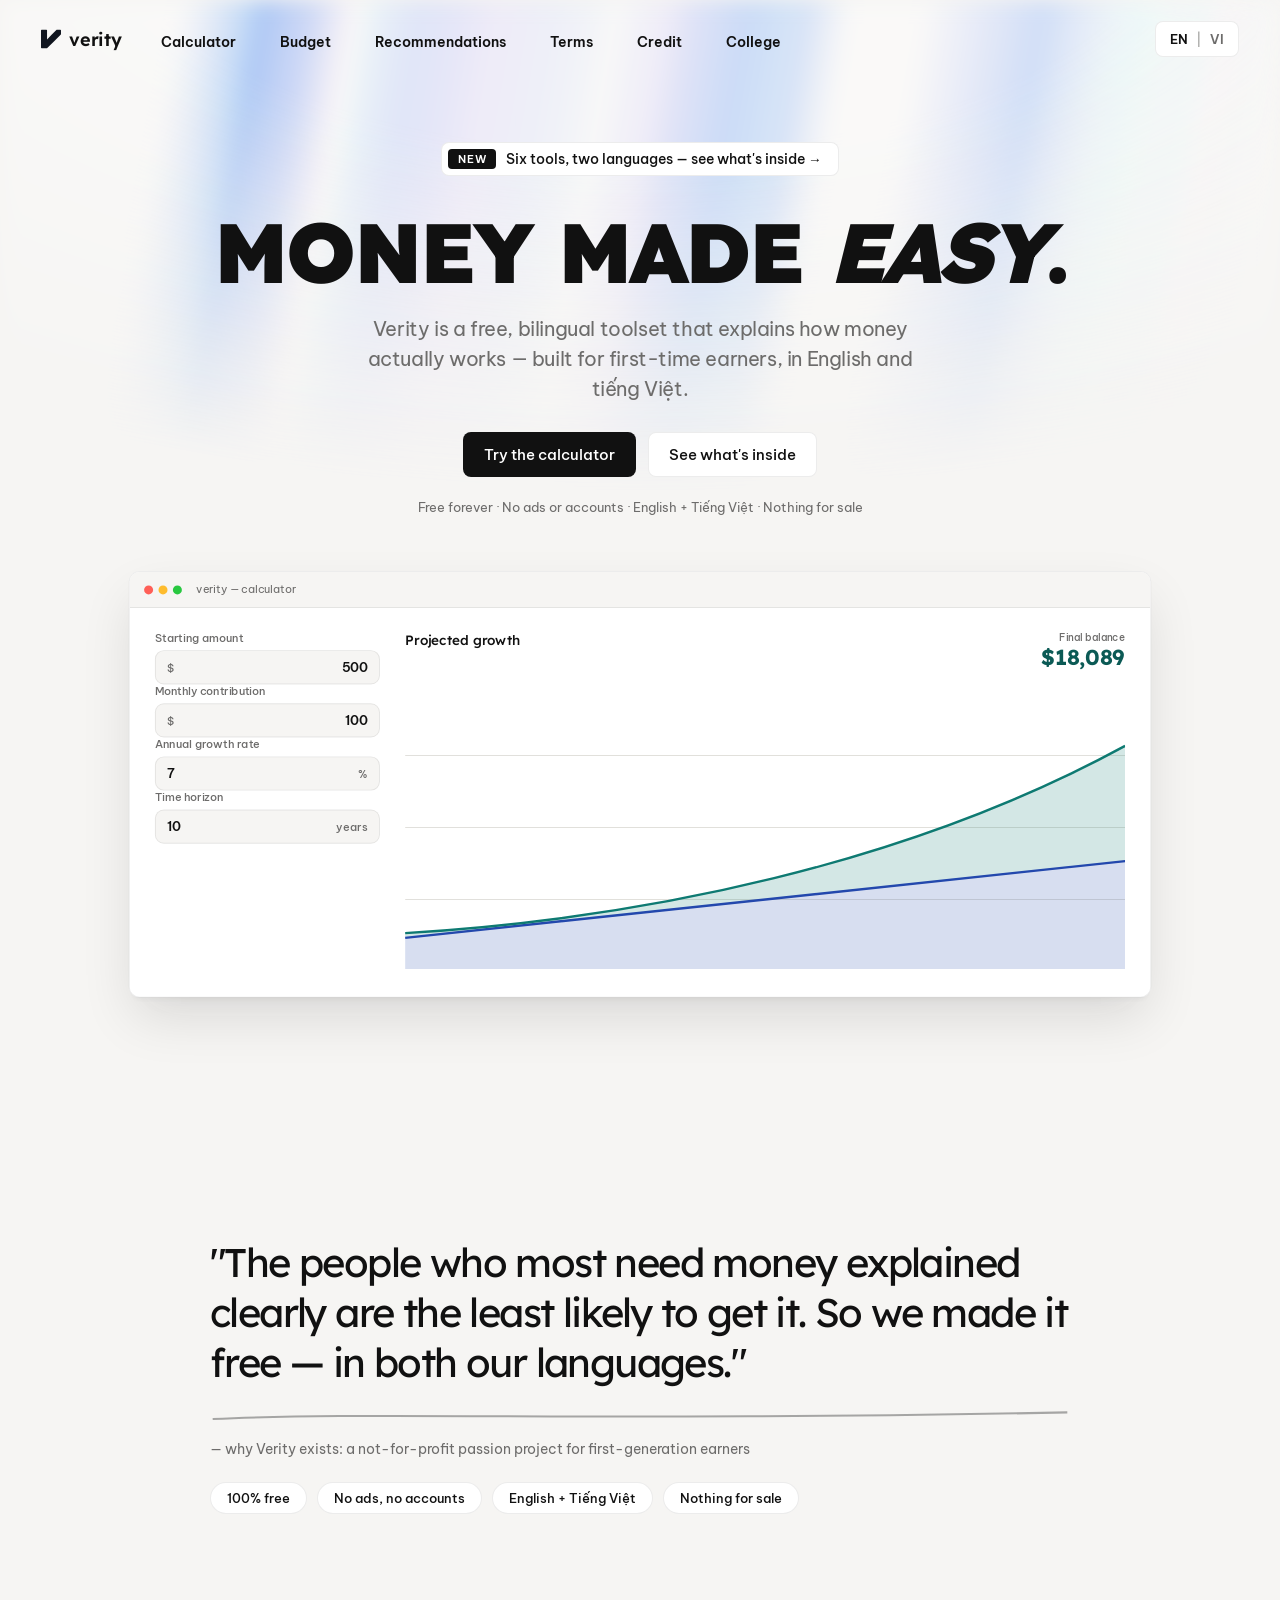
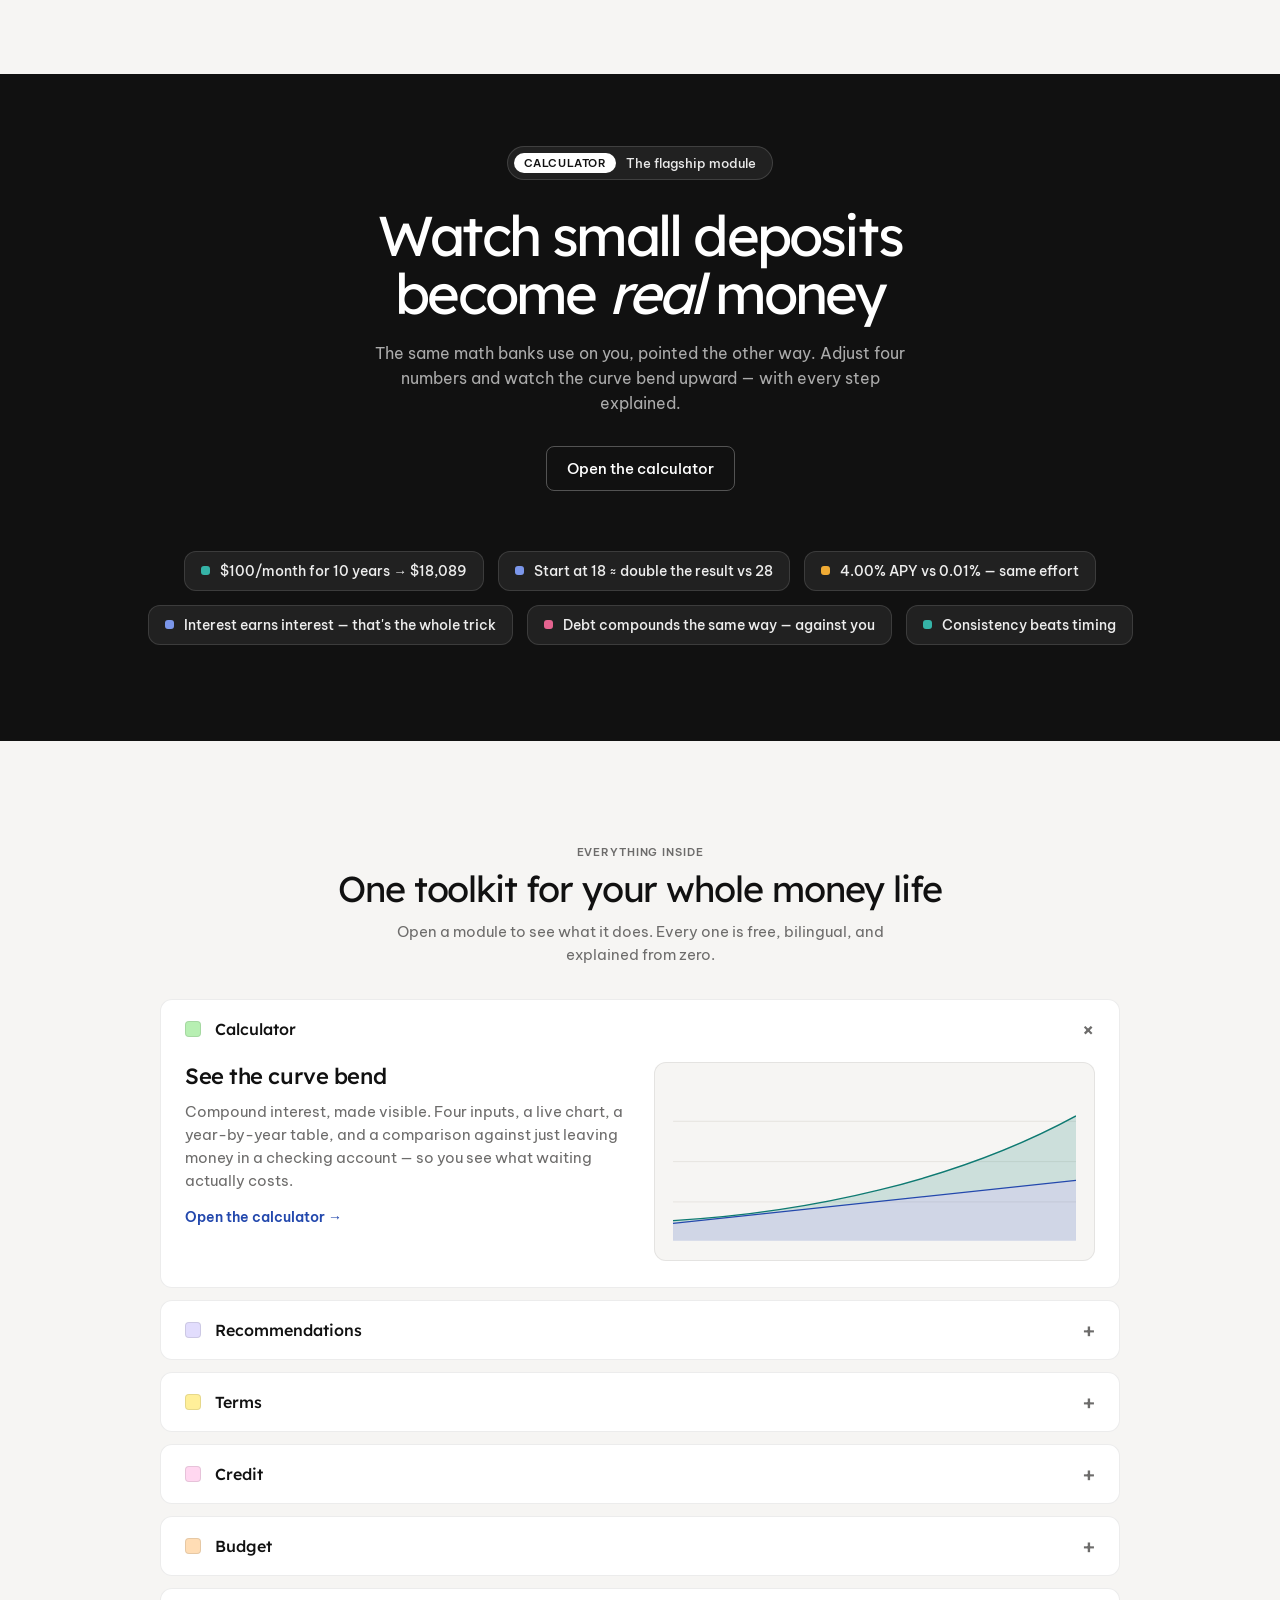
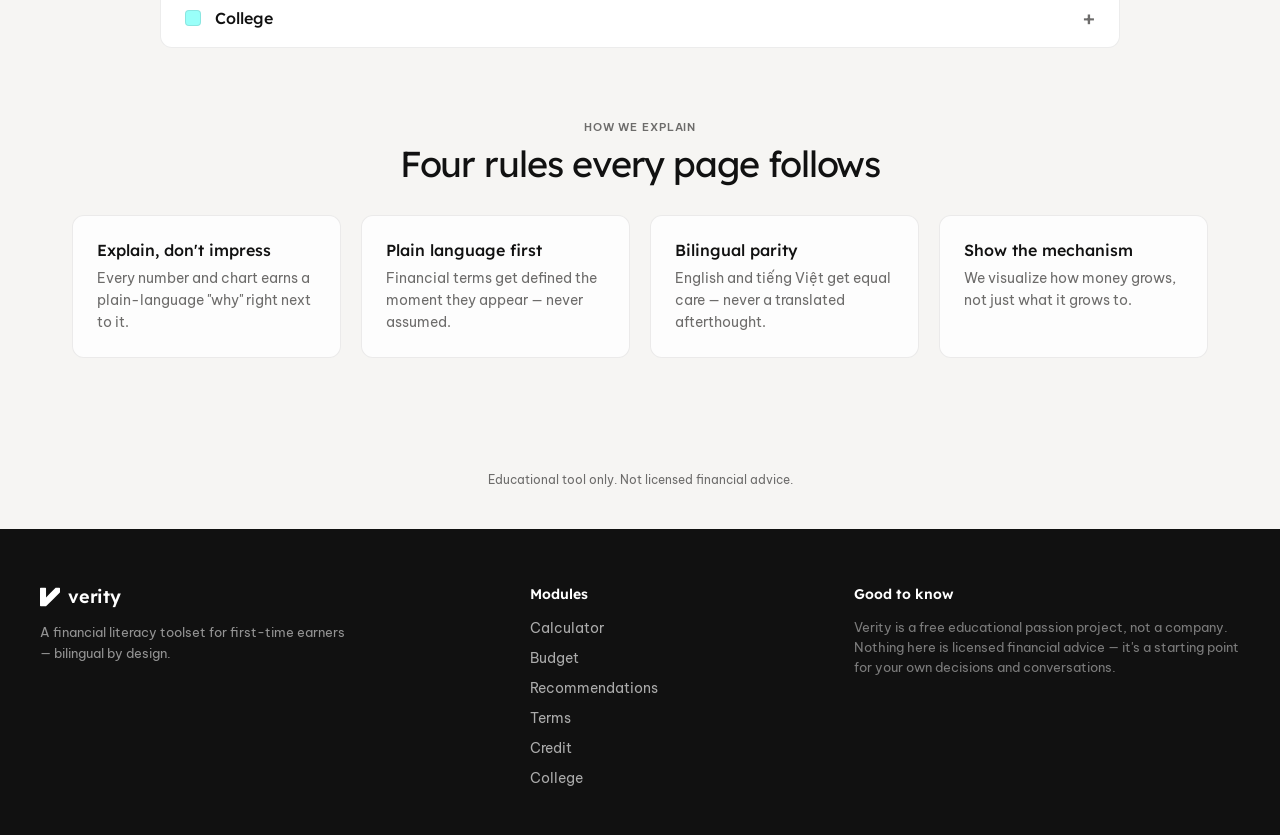
==== commit 05c10795: "Rename three module labels: Recommendations, Terms, College Recommend → Recommendations, Jargon → Te" ====
--- a/index.html
+++ b/index.html
@@ -1,512 +1,532 @@
-<!DOCTYPE html>
-<html lang="en">
-<head>
-<meta charset="UTF-8">
-<meta name="viewport" content="width=device-width, initial-scale=1.0">
-<title>Verity: Money Made Easy</title>
-<meta name="description" content="Verity is a free, bilingual (English + Tiếng Việt) financial literacy toolset for first-time earners: compound interest calculator, plain-language jargon guide, credit education, and family money planning.">
-<link rel="preconnect" href="https://fonts.googleapis.com">
-<link rel="preconnect" href="https://fonts.gstatic.com" crossorigin>
-<link href="https://fonts.googleapis.com/css2?family=Lexend:ital,wght@0,400;0,500;0,600;0,700;0,900;1,600;1,900&family=Be+Vietnam+Pro:wght@400;500;600;700&display=swap" rel="stylesheet">
-<link rel="stylesheet" href="css/style.css">
-<link rel="icon" type="image/svg+xml" href="favicon.svg">
-</head>
-<body class="landing">
-<div class="bg-aurora" aria-hidden="true"></div>
-
-<div class="cursor-dot" id="cursorDot" aria-hidden="true"></div>
-<div class="cursor-ring" id="cursorRing" aria-hidden="true"></div>
-
-<header class="topbar">
-  <div class="topbar-inner">
-    <a class="logo" href="./">
-      <svg class="logo-mark" width="20" height="20" viewBox="0 0 20 20" xmlns="http://www.w3.org/2000/svg" aria-hidden="true">
-        <g transform="translate(0,0.685) scale(0.020236) translate(-425.333,-611.012)">
-          <path fill="#11151f" d="M 452.5,611.5 C 533.834,611.333 615.167,611.5 696.5,612C 711.229,615.063 720.396,623.896 724,638.5C 724.333,789.167 724.667,939.833 725,1090.5C 882.221,933.279 1039.39,776.113 1196.5,619C 1200.01,616.746 1203.67,614.746 1207.5,613C 1266.11,611.345 1324.78,611.012 1383.5,612C 1398.66,614.822 1408.49,623.655 1413,638.5C 1413.67,702.167 1413.67,765.833 1413,829.5C 1411.77,834.518 1409.77,839.185 1407,843.5C 1178.83,1071.67 950.667,1299.83 722.5,1528C 720.043,1529.56 717.376,1530.56 714.5,1531C 627.5,1531.67 540.5,1531.67 453.5,1531C 439.009,1527.18 429.842,1518.01 426,1503.5C 425.333,1215.17 425.333,926.833 426,638.5C 430.351,624.984 439.184,615.984 452.5,611.5 Z"/>
-        </g>
-      </svg>
-      <span class="logo-text">verity</span>
-    </a>
-    <nav class="nav-capsule">
-      <a href="calculator.html" class="nav-link">Calculator</a>
-      <a href="budget.html" class="nav-link">Budget</a>
-      <a href="recommend.html" class="nav-link">Recommend</a>
-      <a href="jargon.html" class="nav-link">Jargon</a>
-      <a href="credit.html" class="nav-link">Credit</a>
-      <a href="tuition.html" class="nav-link">Tuition</a>
-    </nav>
-    <button class="lang-toggle" id="langToggle">
-      <span class="lang-option active" data-lang="en">EN</span>
-      <span class="lang-divider">|</span>
-      <span class="lang-option" data-lang="vi">VI</span>
-    </button>
-  </div>
-</header>
-
-<main>
-  <div class="page">
-
-  <section class="hero landing-hero">
-    <a class="hero-pill" href="#modules">
-      <span class="hero-pill-tag">
-        <span class="en">New</span>
-        <span class="vi">Mới</span>
-      </span>
-      <span>
-        <span class="en">Six tools, two languages — see what's inside →</span>
-        <span class="vi">Sáu công cụ, hai ngôn ngữ — xem bên trong →</span>
-      </span>
-    </a>
-
-    <h1 class="hero-title">
-      <span class="en">Money made <em>easy</em>.</span>
-      <span class="vi">Tiền bạc, <em>dễ hiểu</em>.</span>
-      <span class="hero-subtitle-stack">
-        <span class="en">Verity is a free, bilingual toolset that explains how money actually works — built for first-time earners, in English and tiếng Việt.</span>
-        <span class="vi">Verity là bộ công cụ song ngữ miễn phí giải thích cách tiền bạc thực sự vận hành — dành cho người mới đi làm, bằng tiếng Anh và tiếng Việt.</span>
-      </span>
-    </h1>
-
-    <div class="hero-cta">
-      <a class="btn btn-ink" href="calculator.html">
-        <span class="en">Try the calculator</span>
-        <span class="vi">Dùng thử máy tính</span>
-      </a>
-      <a class="btn btn-ghost" href="#modules">
-        <span class="en">See what's inside</span>
-        <span class="vi">Xem có gì bên trong</span>
-      </a>
-    </div>
-
-    <p class="hero-trust">
-      <span class="en">Free forever · No ads or accounts · English + Tiếng Việt · Nothing for sale</span>
-      <span class="vi">Miễn phí mãi mãi · Không quảng cáo, không tài khoản · Tiếng Anh + Tiếng Việt · Không bán gì cả</span>
-    </p>
-
-    <a class="app-window" href="calculator.html" aria-label="Open the compound interest calculator">
-      <span class="window-chrome" aria-hidden="true">
-        <span class="window-dot"></span>
-        <span class="window-dot"></span>
-        <span class="window-dot"></span>
-        <span class="window-address">verity — calculator</span>
-      </span>
-      <span class="app-window-body">
-        <span class="mock-inputs">
-          <span class="mock-field">
-            <span class="mock-label">
-              <span class="en">Starting amount</span>
-              <span class="vi">Số tiền ban đầu</span>
-            </span>
-            <span class="mock-input"><span class="prefix">$</span><span>500</span></span>
-          </span>
-          <span class="mock-field">
-            <span class="mock-label">
-              <span class="en">Monthly contribution</span>
-              <span class="vi">Đóng góp hàng tháng</span>
-            </span>
-            <span class="mock-input"><span class="prefix">$</span><span>100</span></span>
-          </span>
-          <span class="mock-field">
-            <span class="mock-label">
-              <span class="en">Annual growth rate</span>
-              <span class="vi">Tỷ lệ tăng trưởng hàng năm</span>
-            </span>
-            <span class="mock-input"><span>7</span><span class="suffix">%</span></span>
-          </span>
-          <span class="mock-field">
-            <span class="mock-label">
-              <span class="en">Time horizon</span>
-              <span class="vi">Khung thời gian</span>
-            </span>
-            <span class="mock-input"><span>10</span><span class="suffix"><span class="en">years</span><span class="vi">năm</span></span></span>
-          </span>
-        </span>
-        <span class="mock-chart">
-          <span class="mock-chart-head">
-            <span class="mock-chart-title">
-              <span class="en">Projected growth</span>
-              <span class="vi">Tăng trưởng dự kiến</span>
-            </span>
-            <span>
-              <span class="mock-result-label">
-                <span class="en">Final balance</span>
-                <span class="vi">Số dư cuối cùng</span>
-              </span>
-              <span class="mock-result-value">$18,089</span>
-            </span>
-          </span>
-          <svg viewBox="0 0 600 240" xmlns="http://www.w3.org/2000/svg" aria-hidden="true">
-            <line x1="0" y1="60" x2="600" y2="60" stroke="#d5d3cd" stroke-width="1" opacity="0.7"/>
-            <line x1="0" y1="120" x2="600" y2="120" stroke="#d5d3cd" stroke-width="1" opacity="0.7"/>
-            <line x1="0" y1="180" x2="600" y2="180" stroke="#d5d3cd" stroke-width="1" opacity="0.7"/>
-            <path d="M0,238 L0,212 L600,148 L600,238 Z" fill="rgba(35, 72, 173, 0.18)"/>
-            <path d="M0,208 C200,196 420,150 600,52 L600,148 L0,212 Z" fill="rgba(14, 122, 114, 0.18)"/>
-            <path d="M0,212 L600,148" stroke="#2348ad" stroke-width="2" fill="none"/>
-            <path d="M0,208 C200,196 420,150 600,52" stroke="#0e7a72" stroke-width="2" fill="none"/>
-          </svg>
-        </span>
-      </span>
-    </a>
-  </section>
-
-  </div>
-
-  <!-- Full-bleed, unlike a plain inset panel: the quote/ink bands are
-       their own sections now, not cards floating inside the page
-       column. Each carries its own inner .page for the centered
-       content width, same pattern as .content-shell. -->
-  <section class="quote-band" id="about">
-    <div class="page">
-    <blockquote class="quote-text">
-      <span class="en">"The people who most need money explained clearly are the least likely to get it. So we made it free — in both our languages."</span>
-      <span class="vi">"Những người cần được giải thích về tiền bạc rõ ràng nhất lại là những người ít có cơ hội nhận được nhất. Vì vậy chúng tôi làm nó miễn phí — bằng cả hai thứ tiếng."</span>
-    </blockquote>
-    <svg class="quote-squiggle" viewBox="0 0 640 12" xmlns="http://www.w3.org/2000/svg" aria-hidden="true" preserveAspectRatio="none">
-      <path d="M2,9 C120,3 300,11 638,4" stroke="#111111" stroke-width="1.5" fill="none" opacity="0.35"/>
-    </svg>
-    <p class="quote-attr">
-      <span class="en">— why Verity exists: a not-for-profit passion project for first-generation earners</span>
-      <span class="vi">— lý do Verity tồn tại: một dự án đam mê phi lợi nhuận dành cho người đi làm thế hệ đầu</span>
-    </p>
-    <div class="fact-chips">
-      <span class="fact-chip">
-        <span class="en">100% free</span>
-        <span class="vi">Miễn phí 100%</span>
-      </span>
-      <span class="fact-chip">
-        <span class="en">No ads, no accounts</span>
-        <span class="vi">Không quảng cáo, không tài khoản</span>
-      </span>
-      <span class="fact-chip">English + Tiếng Việt</span>
-      <span class="fact-chip">
-        <span class="en">Nothing for sale</span>
-        <span class="vi">Không bán gì cả</span>
-      </span>
-    </div>
-    </div>
-  </section>
-
-  <section class="ink-band">
-    <div class="page">
-    <span class="ink-pill">
-      <span class="ink-pill-tag">Calculator</span>
-      <span>
-        <span class="en">The flagship module</span>
-        <span class="vi">Công cụ chủ lực</span>
-      </span>
-    </span>
-    <h2 class="ink-title">
-      <span class="en">Watch small deposits become <em>real</em> money</span>
-      <span class="vi">Xem khoản gửi nhỏ trở thành tiền <em>thật</em></span>
-    </h2>
-    <p class="ink-sub">
-      <span class="en">The same math banks use on you, pointed the other way. Adjust four numbers and watch the curve bend upward — with every step explained.</span>
-      <span class="vi">Cùng phép toán ngân hàng vẫn dùng với bạn, nhưng chĩa theo hướng ngược lại. Chỉnh bốn con số và xem đường cong tự uốn lên — mỗi bước đều được giải thích.</span>
-    </p>
-    <div class="ink-cta">
-      <a class="btn btn-ghost-dark" href="calculator.html">
-        <span class="en">Open the calculator</span>
-        <span class="vi">Mở máy tính</span>
-      </a>
-    </div>
-    <div class="chip-rows" aria-hidden="true">
-      <div class="chip-row">
-        <span class="signal-chip"><span class="signal-dot dot-teal"></span>
-          <span class="en">$100/month for 10 years → $18,089</span>
-          <span class="vi">$100/tháng trong 10 năm → $18,089</span>
-        </span>
-        <span class="signal-chip"><span class="signal-dot dot-blue"></span>
-          <span class="en">Start at 18 ≈ double the result vs 28</span>
-          <span class="vi">Bắt đầu ở 18 ≈ gấp đôi so với 28</span>
-        </span>
-        <span class="signal-chip"><span class="signal-dot dot-amber"></span>
-          <span class="en">4.00% APY vs 0.01% — same effort</span>
-          <span class="vi">APY 4.00% so với 0.01% — cùng công sức</span>
-        </span>
-      </div>
-      <div class="chip-row">
-        <span class="signal-chip"><span class="signal-dot dot-blue"></span>
-          <span class="en">Interest earns interest — that's the whole trick</span>
-          <span class="vi">Lãi sinh lãi — toàn bộ bí quyết là vậy</span>
-        </span>
-        <span class="signal-chip"><span class="signal-dot dot-rose"></span>
-          <span class="en">Debt compounds the same way — against you</span>
-          <span class="vi">Nợ cũng lãi kép — nhưng chống lại bạn</span>
-        </span>
-        <span class="signal-chip"><span class="signal-dot dot-teal"></span>
-          <span class="en">Consistency beats timing</span>
-          <span class="vi">Đều đặn thắng canh thời điểm</span>
-        </span>
-      </div>
-    </div>
-    </div>
-  </section>
-
-  <div class="content-shell">
-  <div class="page">
-
-  <section class="section" id="modules">
-    <div class="section-head">
-      <p class="eyebrow">
-        <span class="en">Everything inside</span>
-        <span class="vi">Tất cả bên trong</span>
-      </p>
-      <h2 class="section-title">
-        <span class="en">One toolkit for your whole money life</span>
-        <span class="vi">Một bộ công cụ cho cả đời sống tài chính của bạn</span>
-      </h2>
-      <p class="section-sub">
-        <span class="en">Open a module to see what it does. Every one is free, bilingual, and explained from zero.</span>
-        <span class="vi">Mở từng công cụ để xem nó làm gì. Tất cả đều miễn phí, song ngữ, và được giải thích từ con số không.</span>
-      </p>
-    </div>
-
-    <div class="acc">
-
-      <div class="acc-item is-open">
-        <button class="acc-head" aria-expanded="true" aria-controls="acc-calc">
-          <span class="acc-dot dot-calc" aria-hidden="true"></span>
-          <span>Calculator</span>
-          <span class="acc-icon" aria-hidden="true">+</span>
-        </button>
-        <div class="acc-panel" id="acc-calc">
-          <div class="acc-panel-clip">
-            <div class="acc-panel-inner">
-              <div>
-                <h3 class="acc-title">
-                  <span class="en">See the curve bend</span>
-                  <span class="vi">Xem đường cong tự uốn lên</span>
-                </h3>
-                <p class="acc-desc">
-                  <span class="en">Compound interest, made visible. Four inputs, a live chart, a year-by-year table, and a comparison against just leaving money in a checking account — so you see what waiting actually costs.</span>
-                  <span class="vi">Lãi kép, được nhìn thấy tận mắt. Bốn ô nhập, một biểu đồ trực tiếp, bảng theo từng năm, và phép so sánh với việc chỉ để tiền trong tài khoản thanh toán — để bạn thấy sự chờ đợi thực sự tốn bao nhiêu.</span>
-                </p>
-                <a class="acc-open-link" href="calculator.html">
-                  <span class="en">Open the calculator →</span>
-                  <span class="vi">Mở máy tính →</span>
-                </a>
-              </div>
-              <span class="acc-mini" aria-hidden="true">
-                <svg viewBox="0 0 600 240" xmlns="http://www.w3.org/2000/svg">
-                  <line x1="0" y1="60" x2="600" y2="60" stroke="#d5d3cd" stroke-width="1" opacity="0.7"/>
-                  <line x1="0" y1="120" x2="600" y2="120" stroke="#d5d3cd" stroke-width="1" opacity="0.7"/>
-                  <line x1="0" y1="180" x2="600" y2="180" stroke="#d5d3cd" stroke-width="1" opacity="0.7"/>
-                  <path d="M0,238 L0,212 L600,148 L600,238 Z" fill="rgba(35, 72, 173, 0.18)"/>
-                  <path d="M0,208 C200,196 420,150 600,52 L600,148 L0,212 Z" fill="rgba(14, 122, 114, 0.18)"/>
-                  <path d="M0,212 L600,148" stroke="#2348ad" stroke-width="2" fill="none"/>
-                  <path d="M0,208 C200,196 420,150 600,52" stroke="#0e7a72" stroke-width="2" fill="none"/>
-                </svg>
-              </span>
-            </div>
-          </div>
-        </div>
-      </div>
-
-      <div class="acc-item">
-        <button class="acc-head" aria-expanded="false" aria-controls="acc-rec">
-          <span class="acc-dot dot-rec" aria-hidden="true"></span>
-          <span>Recommend</span>
-          <span class="acc-icon" aria-hidden="true">+</span>
-        </button>
-        <div class="acc-panel" id="acc-rec">
-          <div class="acc-panel-clip">
-            <div class="acc-panel-inner">
-              <div>
-                <h3 class="acc-title">
-                  <span class="en">A ladder, not a menu</span>
-                  <span class="vi">Một chiếc thang, không phải thực đơn</span>
-                </h3>
-                <p class="acc-desc">
-                  <span class="en">Where your first dollars go, in order: emergency fund, 401(k) match, Roth IRA, index funds, then skills. Plus the honest list of what to skip — crypto bets, day trading, payday loans — and why.</span>
-                  <span class="vi">Những đồng tiền đầu tiên nên đi đâu, theo thứ tự: quỹ khẩn cấp, 401(k) match, Roth IRA, quỹ chỉ số, rồi kỹ năng. Kèm danh sách thẳng thắn những thứ nên bỏ qua — cá cược crypto, lướt sóng, vay nóng — và lý do.</span>
-                </p>
-                <a class="acc-open-link" href="recommend.html">
-                  <span class="en">Open Recommend →</span>
-                  <span class="vi">Mở Recommend →</span>
-                </a>
-              </div>
-              <span class="acc-mini" aria-hidden="true">
-                <span class="mini-row">
-                  <span class="mini-num">1</span>
-                  <span style="flex:1">
-                    <span class="en">Emergency fund in a HYSA</span>
-                    <span class="vi">Quỹ khẩn cấp trong HYSA</span>
-                  </span>
-                </span>
-                <span class="mini-row">
-                  <span class="mini-num">2</span>
-                  <span style="flex:1">
-                    <span class="en">Your employer's 401(k) match</span>
-                    <span class="vi">Khoản đối ứng 401(k) của công ty</span>
-                  </span>
-                </span>
-                <span class="mini-row">
-                  <span class="mini-num">3</span>
-                  <span style="flex:1">
-                    <span class="en">Open a Roth IRA</span>
-                    <span class="vi">Mở tài khoản Roth IRA</span>
-                  </span>
-                </span>
-              </span>
-            </div>
-          </div>
-        </div>
-      </div>
-
-      <div class="acc-item">
-        <button class="acc-head" aria-expanded="false" aria-controls="acc-jar">
-          <span class="acc-dot dot-jar" aria-hidden="true"></span>
-          <span>Jargon</span>
-          <span class="acc-icon" aria-hidden="true">+</span>
-        </button>
-        <div class="acc-panel" id="acc-jar">
-          <div class="acc-panel-clip">
-            <div class="acc-panel-inner">
-              <div>
-                <h3 class="acc-title">
-                  <span class="en">Every term, translated twice</span>
-                  <span class="vi">Mỗi thuật ngữ, dịch hai lần</span>
-                </h3>
-                <p class="acc-desc">
-                  <span class="en">Bank statements speak English; family conversations might not. Twenty-three searchable terms with the English word, its Vietnamese name, a plain-language definition, and an example with real numbers.</span>
-                  <span class="vi">Sao kê ngân hàng nói tiếng Anh; câu chuyện trong nhà thì chưa chắc. Hai mươi ba thuật ngữ tra cứu được, gồm từ tiếng Anh, tên tiếng Việt, định nghĩa đơn giản, và ví dụ với con số thật.</span>
-                </p>
-                <a class="acc-open-link" href="jargon.html">
-                  <span class="en">Open Jargon →</span>
-                  <span class="vi">Mở Jargon →</span>
-                </a>
-              </div>
-              <span class="acc-mini" aria-hidden="true">
-                <span class="mini-row">
-                  <span class="mini-term">APY</span>
-                  <span class="mini-term-vi">Lãi suất thực nhận mỗi năm</span>
-                </span>
-                <span class="mini-row">
-                  <span class="mini-term">Compound interest</span>
-                  <span class="mini-term-vi">Lãi kép</span>
-                </span>
-                <span class="mini-row">
-                  <span class="mini-term">Expense ratio</span>
-                  <span class="mini-term-vi">Tỷ lệ phí quỹ</span>
-                </span>
-              </span>
-            </div>
-          </div>
-        </div>
-      </div>
-
-      <div class="acc-item">
-        <button class="acc-head" aria-expanded="false" aria-controls="acc-cre">
-          <span class="acc-dot dot-cred" aria-hidden="true"></span>
-          <span>Credit</span>
-          <span class="acc-icon" aria-hidden="true">+</span>
-        </button>
-        <div class="acc-panel" id="acc-cre">
-          <div class="acc-panel-clip">
-            <div class="acc-panel-inner">
-              <div>
-                <h3 class="acc-title">
-                  <span class="en">A reputation, written as a number</span>
-                  <span class="vi">Uy tín, được ghi thành một con số</span>
-                </h3>
-                <p class="acc-desc">
-                  <span class="en">What the 300–850 score is made of, how to start building before your first card — authorized user at any age, secured card at 18 — and the myths that keep people paying interest for nothing.</span>
-                  <span class="vi">Điểm 300–850 được cấu thành từ gì, cách bắt đầu xây dựng trước chiếc thẻ đầu tiên — người dùng ủy quyền ở mọi độ tuổi, thẻ ký quỹ từ 18 — và những lầm tưởng khiến người ta trả lãi vô ích.</span>
-                </p>
-                <a class="acc-open-link" href="credit.html">
-                  <span class="en">Open Credit →</span>
-                  <span class="vi">Mở Credit →</span>
-                </a>
-              </div>
-              <span class="acc-mini" aria-hidden="true">
-                <span class="mini-row">
-                  <span class="mini-label-sm">
-                    <span class="en">Payment history</span>
-                    <span class="vi">Lịch sử thanh toán</span>
-                  </span>
-                  <span class="mini-bar-track"><span class="mini-bar-fill" style="width:35%"></span></span>
-                  <span class="mini-pct">35%</span>
-                </span>
-                <span class="mini-row">
-                  <span class="mini-label-sm">
-                    <span class="en">Utilization</span>
-                    <span class="vi">Tỷ lệ dùng hạn mức</span>
-                  </span>
-                  <span class="mini-bar-track"><span class="mini-bar-fill" style="width:30%"></span></span>
-                  <span class="mini-pct">30%</span>
-                </span>
-                <span class="mini-row">
-                  <span class="mini-label-sm">
-                    <span class="en">Credit age</span>
-                    <span class="vi">Tuổi tín dụng</span>
-                  </span>
-                  <span class="mini-bar-track"><span class="mini-bar-fill" style="width:15%"></span></span>
-                  <span class="mini-pct">15%</span>
-                </span>
-              </span>
-            </div>
-          </div>
-        </div>
-      </div>
-
-      <div class="acc-item">
-        <button class="acc-head" aria-expanded="false" aria-controls="acc-bud">
-          <span class="acc-dot dot-budget" aria-hidden="true"></span>
-          <span>Budget</span>
-          <span class="acc-icon" aria-hidden="true">+</span>
-        </button>
-        <div class="acc-panel" id="acc-bud">
-          <div class="acc-panel-clip">
-            <div class="acc-panel-inner">
-              <div>
-                <h3 class="acc-title">
-                  <span class="en">Every dollar gets a job</span>
-                  <span class="vi">Mỗi đồng tiền đều có việc riêng</span>
-                </h3>
-                <p class="acc-desc">
-                  <span class="en">Type in a paycheck and split it three ways — needs, wants, savings. Start from 50/30/20 or a living-at-home preset, tweak the numbers until they feel right, then send the savings piece straight into the calculator to see what it grows into.</span>
-                  <span class="vi">Nhập một kỳ lương và chia làm ba phần — nhu cầu, mong muốn, tiết kiệm. Bắt đầu từ 50/30/20 hoặc mẫu sống cùng gia đình, chỉnh các con số đến khi thấy hợp lý, rồi đưa thẳng phần tiết kiệm vào máy tính để xem nó lớn thành bao nhiêu.</span>
-                </p>
-                <a class="acc-open-link" href="budget.html">
-                  <span class="en">Open Budget →</span>
-                  <span class="vi">Mở Budget →</span>
-                </a>
-              </div>
-              <span class="acc-mini" aria-hidden="true">
-                <span class="mini-row">
-                  <span class="mini-label-sm">
-                    <span class="en">Needs</span>
-                    <span class="vi">Nhu cầu</span>
-                  </span>
-                  <span class="mini-bar-track"><span class="mini-bar-fill" style="width:50%"></span></span>
-                  <span class="mini-pct">50%</span>
-                </span>
-                <span class="mini-row">
-                  <span class="mini-label-sm">
-                    <span class="en">Wants</span>
-                    <span class="vi">Mong muốn</span>
-                  </span>
-                  <span class="mini-bar-track"><span class="mini-bar-fill" style="width:30%"></span></span>
-                  <span class="mini-pct">30%</span>
-                </span>
-                <span class="mini-row">
-                  <span class="mini-label-sm">
-                    <span class="en">Savings</span>
-                    <span class="vi">Tiết kiệm</span>
-                  </span>
-                  <span class="mini-bar-track"><span class="mini-bar-fill" style="width:20%"></span></span>
-                  <span class="mini-pct">20%</span>
-                </span>
-              </span>
-            </div>
-          </div>
-        </div>
+<!DOCTYPE html>
+<html lang="en">
+<head>
+<meta charset="UTF-8">
+<meta name="viewport" content="width=device-width, initial-scale=1.0">
+<title>Money Basics for First-Time Earners | Verity</title>
+<meta name="description" content="Verity is a free, bilingual (English + Tiếng Việt) financial literacy toolset for first-time earners: compound interest calculator, plain-language jargon guide, credit education, and family money planning.">
+<link rel="canonical" href="https://verityfinance.vercel.app/">
+<meta property="og:type" content="website">
+<meta property="og:site_name" content="Verity">
+<meta property="og:title" content="Money Basics for First-Time Earners | Verity">
+<meta property="og:description" content="Verity is a free, bilingual (English + Tiếng Việt) financial literacy toolset for first-time earners: compound interest calculator, plain-language jargon guide, credit education, and family money planning.">
+<meta property="og:url" content="https://verityfinance.vercel.app/">
+<meta property="og:image" content="https://verityfinance.vercel.app/og-image.png">
+<meta property="og:image:width" content="1200">
+<meta property="og:image:height" content="630">
+<meta property="og:image:alt" content="Verity — money made easy. A free bilingual toolset for first-time earners.">
+<meta property="og:locale" content="en_US">
+<meta property="og:locale:alternate" content="vi_VN">
+<meta name="twitter:card" content="summary_large_image">
+<meta name="twitter:title" content="Money Basics for First-Time Earners | Verity">
+<meta name="twitter:description" content="Verity is a free, bilingual (English + Tiếng Việt) financial literacy toolset for first-time earners: compound interest calculator, plain-language jargon guide, credit education, and family money planning.">
+<meta name="twitter:image" content="https://verityfinance.vercel.app/og-image.png">
+<link rel="preconnect" href="https://fonts.googleapis.com">
+<link rel="preconnect" href="https://fonts.gstatic.com" crossorigin>
+<link href="https://fonts.googleapis.com/css2?family=Lexend:ital,wght@0,400;0,500;0,600;0,700;0,900;1,600;1,900&family=Be+Vietnam+Pro:wght@400;500;600;700&display=swap" rel="stylesheet">
+<link rel="stylesheet" href="css/style.css">
+<link rel="icon" type="image/svg+xml" href="favicon.svg">
+<script>
+window.va = window.va || function () { (window.vaq = window.vaq || []).push(arguments); };
+</script>
+<script defer src="/_vercel/insights/script.js"></script>
+</head>
+<body class="landing">
+<div class="bg-aurora" aria-hidden="true"></div>
+
+<div class="cursor-dot" id="cursorDot" aria-hidden="true"></div>
+<div class="cursor-ring" id="cursorRing" aria-hidden="true"></div>
+
+<header class="topbar">
+  <div class="topbar-inner">
+    <a class="logo" href="./">
+      <svg class="logo-mark" width="20" height="20" viewBox="0 0 20 20" xmlns="http://www.w3.org/2000/svg" aria-hidden="true">
+        <g transform="translate(0,0.685) scale(0.020236) translate(-425.333,-611.012)">
+          <path fill="#11151f" d="M 452.5,611.5 C 533.834,611.333 615.167,611.5 696.5,612C 711.229,615.063 720.396,623.896 724,638.5C 724.333,789.167 724.667,939.833 725,1090.5C 882.221,933.279 1039.39,776.113 1196.5,619C 1200.01,616.746 1203.67,614.746 1207.5,613C 1266.11,611.345 1324.78,611.012 1383.5,612C 1398.66,614.822 1408.49,623.655 1413,638.5C 1413.67,702.167 1413.67,765.833 1413,829.5C 1411.77,834.518 1409.77,839.185 1407,843.5C 1178.83,1071.67 950.667,1299.83 722.5,1528C 720.043,1529.56 717.376,1530.56 714.5,1531C 627.5,1531.67 540.5,1531.67 453.5,1531C 439.009,1527.18 429.842,1518.01 426,1503.5C 425.333,1215.17 425.333,926.833 426,638.5C 430.351,624.984 439.184,615.984 452.5,611.5 Z"/>
+        </g>
+      </svg>
+      <span class="logo-text">verity</span>
+    </a>
+    <nav class="nav-capsule">
+      <a href="calculator.html" class="nav-link">Calculator</a>
+      <a href="budget.html" class="nav-link">Budget</a>
+      <a href="recommend.html" class="nav-link">Recommendations</a>
+      <a href="jargon.html" class="nav-link">Terms</a>
+      <a href="credit.html" class="nav-link">Credit</a>
+      <a href="tuition.html" class="nav-link">College</a>
+    </nav>
+    <button class="lang-toggle" id="langToggle">
+      <span class="lang-option active" data-lang="en">EN</span>
+      <span class="lang-divider">|</span>
+      <span class="lang-option" data-lang="vi">VI</span>
+    </button>
+  </div>
+</header>
+
+<main>
+  <div class="page">
+
+  <section class="hero landing-hero">
+    <a class="hero-pill" href="#modules">
+      <span class="hero-pill-tag">
+        <span class="en">New</span>
+        <span class="vi">Mới</span>
+      </span>
+      <span>
+        <span class="en">Six tools, two languages — see what's inside →</span>
+        <span class="vi">Sáu công cụ, hai ngôn ngữ — xem bên trong →</span>
+      </span>
+    </a>
+
+    <h1 class="hero-title">
+      <span class="en">Money made <em>easy</em>.</span>
+      <span class="vi">Tiền bạc, <em>dễ hiểu</em>.</span>
+      <span class="hero-subtitle-stack">
+        <span class="en">Verity is a free, bilingual toolset that explains how money actually works — built for first-time earners, in English and tiếng Việt.</span>
+        <span class="vi">Verity là bộ công cụ song ngữ miễn phí giải thích cách tiền bạc thực sự vận hành — dành cho người mới đi làm, bằng tiếng Anh và tiếng Việt.</span>
+      </span>
+    </h1>
+
+    <div class="hero-cta">
+      <a class="btn btn-ink" href="calculator.html">
+        <span class="en">Try the calculator</span>
+        <span class="vi">Dùng thử máy tính</span>
+      </a>
+      <a class="btn btn-ghost" href="#modules">
+        <span class="en">See what's inside</span>
+        <span class="vi">Xem có gì bên trong</span>
+      </a>
+    </div>
+
+    <p class="hero-trust">
+      <span class="en">Free forever · No ads or accounts · English + Tiếng Việt · Nothing for sale</span>
+      <span class="vi">Miễn phí mãi mãi · Không quảng cáo, không tài khoản · Tiếng Anh + Tiếng Việt · Không bán gì cả</span>
+    </p>
+
+    <a class="app-window" href="calculator.html" aria-label="Open the compound interest calculator">
+      <span class="window-chrome" aria-hidden="true">
+        <span class="window-dot"></span>
+        <span class="window-dot"></span>
+        <span class="window-dot"></span>
+        <span class="window-address">verity — calculator</span>
+      </span>
+      <span class="app-window-body">
+        <span class="mock-inputs">
+          <span class="mock-field">
+            <span class="mock-label">
+              <span class="en">Starting amount</span>
+              <span class="vi">Số tiền ban đầu</span>
+            </span>
+            <span class="mock-input"><span class="prefix">$</span><span>500</span></span>
+          </span>
+          <span class="mock-field">
+            <span class="mock-label">
+              <span class="en">Monthly contribution</span>
+              <span class="vi">Đóng góp hàng tháng</span>
+            </span>
+            <span class="mock-input"><span class="prefix">$</span><span>100</span></span>
+          </span>
+          <span class="mock-field">
+            <span class="mock-label">
+              <span class="en">Annual growth rate</span>
+              <span class="vi">Tỷ lệ tăng trưởng hàng năm</span>
+            </span>
+            <span class="mock-input"><span>7</span><span class="suffix">%</span></span>
+          </span>
+          <span class="mock-field">
+            <span class="mock-label">
+              <span class="en">Time horizon</span>
+              <span class="vi">Khung thời gian</span>
+            </span>
+            <span class="mock-input"><span>10</span><span class="suffix"><span class="en">years</span><span class="vi">năm</span></span></span>
+          </span>
+        </span>
+        <span class="mock-chart">
+          <span class="mock-chart-head">
+            <span class="mock-chart-title">
+              <span class="en">Projected growth</span>
+              <span class="vi">Tăng trưởng dự kiến</span>
+            </span>
+            <span>
+              <span class="mock-result-label">
+                <span class="en">Final balance</span>
+                <span class="vi">Số dư cuối cùng</span>
+              </span>
+              <span class="mock-result-value">$18,089</span>
+            </span>
+          </span>
+          <svg viewBox="0 0 600 240" xmlns="http://www.w3.org/2000/svg" aria-hidden="true">
+            <line x1="0" y1="60" x2="600" y2="60" stroke="#d5d3cd" stroke-width="1" opacity="0.7"/>
+            <line x1="0" y1="120" x2="600" y2="120" stroke="#d5d3cd" stroke-width="1" opacity="0.7"/>
+            <line x1="0" y1="180" x2="600" y2="180" stroke="#d5d3cd" stroke-width="1" opacity="0.7"/>
+            <path d="M0,238 L0,212 L600,148 L600,238 Z" fill="rgba(35, 72, 173, 0.18)"/>
+            <path d="M0,208 C200,196 420,150 600,52 L600,148 L0,212 Z" fill="rgba(14, 122, 114, 0.18)"/>
+            <path d="M0,212 L600,148" stroke="#2348ad" stroke-width="2" fill="none"/>
+            <path d="M0,208 C200,196 420,150 600,52" stroke="#0e7a72" stroke-width="2" fill="none"/>
+          </svg>
+        </span>
+      </span>
+    </a>
+  </section>
+
+  </div>
+
+  <!-- Full-bleed, unlike a plain inset panel: the quote/ink bands are
+       their own sections now, not cards floating inside the page
+       column. Each carries its own inner .page for the centered
+       content width, same pattern as .content-shell. -->
+  <section class="quote-band" id="about">
+    <div class="page">
+    <blockquote class="quote-text">
+      <span class="en">"The people who most need money explained clearly are the least likely to get it. So we made it free — in both our languages."</span>
+      <span class="vi">"Những người cần được giải thích về tiền bạc rõ ràng nhất lại là những người ít có cơ hội nhận được nhất. Vì vậy chúng tôi làm nó miễn phí — bằng cả hai thứ tiếng."</span>
+    </blockquote>
+    <svg class="quote-squiggle" viewBox="0 0 640 12" xmlns="http://www.w3.org/2000/svg" aria-hidden="true" preserveAspectRatio="none">
+      <path d="M2,9 C120,3 300,11 638,4" stroke="#111111" stroke-width="1.5" fill="none" opacity="0.35"/>
+    </svg>
+    <p class="quote-attr">
+      <span class="en">— why Verity exists: a not-for-profit passion project for first-generation earners</span>
+      <span class="vi">— lý do Verity tồn tại: một dự án đam mê phi lợi nhuận dành cho người đi làm thế hệ đầu</span>
+    </p>
+    <div class="fact-chips">
+      <span class="fact-chip">
+        <span class="en">100% free</span>
+        <span class="vi">Miễn phí 100%</span>
+      </span>
+      <span class="fact-chip">
+        <span class="en">No ads, no accounts</span>
+        <span class="vi">Không quảng cáo, không tài khoản</span>
+      </span>
+      <span class="fact-chip">English + Tiếng Việt</span>
+      <span class="fact-chip">
+        <span class="en">Nothing for sale</span>
+        <span class="vi">Không bán gì cả</span>
+      </span>
+    </div>
+    </div>
+  </section>
+
+  <section class="ink-band">
+    <div class="page">
+    <span class="ink-pill">
+      <span class="ink-pill-tag">Calculator</span>
+      <span>
+        <span class="en">The flagship module</span>
+        <span class="vi">Công cụ chủ lực</span>
+      </span>
+    </span>
+    <h2 class="ink-title">
+      <span class="en">Watch small deposits become <em>real</em> money</span>
+      <span class="vi">Xem khoản gửi nhỏ trở thành tiền <em>thật</em></span>
+    </h2>
+    <p class="ink-sub">
+      <span class="en">The same math banks use on you, pointed the other way. Adjust four numbers and watch the curve bend upward — with every step explained.</span>
+      <span class="vi">Cùng phép toán ngân hàng vẫn dùng với bạn, nhưng chĩa theo hướng ngược lại. Chỉnh bốn con số và xem đường cong tự uốn lên — mỗi bước đều được giải thích.</span>
+    </p>
+    <div class="ink-cta">
+      <a class="btn btn-ghost-dark" href="calculator.html">
+        <span class="en">Open the calculator</span>
+        <span class="vi">Mở máy tính</span>
+      </a>
+    </div>
+    <div class="chip-rows" aria-hidden="true">
+      <div class="chip-row">
+        <span class="signal-chip"><span class="signal-dot dot-teal"></span>
+          <span class="en">$100/month for 10 years → $18,089</span>
+          <span class="vi">$100/tháng trong 10 năm → $18,089</span>
+        </span>
+        <span class="signal-chip"><span class="signal-dot dot-blue"></span>
+          <span class="en">Start at 18 ≈ double the result vs 28</span>
+          <span class="vi">Bắt đầu ở 18 ≈ gấp đôi so với 28</span>
+        </span>
+        <span class="signal-chip"><span class="signal-dot dot-amber"></span>
+          <span class="en">4.00% APY vs 0.01% — same effort</span>
+          <span class="vi">APY 4.00% so với 0.01% — cùng công sức</span>
+        </span>
+      </div>
+      <div class="chip-row">
+        <span class="signal-chip"><span class="signal-dot dot-blue"></span>
+          <span class="en">Interest earns interest — that's the whole trick</span>
+          <span class="vi">Lãi sinh lãi — toàn bộ bí quyết là vậy</span>
+        </span>
+        <span class="signal-chip"><span class="signal-dot dot-rose"></span>
+          <span class="en">Debt compounds the same way — against you</span>
+          <span class="vi">Nợ cũng lãi kép — nhưng chống lại bạn</span>
+        </span>
+        <span class="signal-chip"><span class="signal-dot dot-teal"></span>
+          <span class="en">Consistency beats timing</span>
+          <span class="vi">Đều đặn thắng canh thời điểm</span>
+        </span>
+      </div>
+    </div>
+    </div>
+  </section>
+
+  <div class="content-shell">
+  <div class="page">
+
+  <section class="section" id="modules">
+    <div class="section-head">
+      <p class="eyebrow">
+        <span class="en">Everything inside</span>
+        <span class="vi">Tất cả bên trong</span>
+      </p>
+      <h2 class="section-title">
+        <span class="en">One toolkit for your whole money life</span>
+        <span class="vi">Một bộ công cụ cho cả đời sống tài chính của bạn</span>
+      </h2>
+      <p class="section-sub">
+        <span class="en">Open a module to see what it does. Every one is free, bilingual, and explained from zero.</span>
+        <span class="vi">Mở từng công cụ để xem nó làm gì. Tất cả đều miễn phí, song ngữ, và được giải thích từ con số không.</span>
+      </p>
+    </div>
+
+    <div class="acc">
+
+      <div class="acc-item is-open">
+        <button class="acc-head" aria-expanded="true" aria-controls="acc-calc">
+          <span class="acc-dot dot-calc" aria-hidden="true"></span>
+          <span>Calculator</span>
+          <span class="acc-icon" aria-hidden="true">+</span>
+        </button>
+        <div class="acc-panel" id="acc-calc">
+          <div class="acc-panel-clip">
+            <div class="acc-panel-inner">
+              <div>
+                <h3 class="acc-title">
+                  <span class="en">See the curve bend</span>
+                  <span class="vi">Xem đường cong tự uốn lên</span>
+                </h3>
+                <p class="acc-desc">
+                  <span class="en">Compound interest, made visible. Four inputs, a live chart, a year-by-year table, and a comparison against just leaving money in a checking account — so you see what waiting actually costs.</span>
+                  <span class="vi">Lãi kép, được nhìn thấy tận mắt. Bốn ô nhập, một biểu đồ trực tiếp, bảng theo từng năm, và phép so sánh với việc chỉ để tiền trong tài khoản thanh toán — để bạn thấy sự chờ đợi thực sự tốn bao nhiêu.</span>
+                </p>
+                <a class="acc-open-link" href="calculator.html">
+                  <span class="en">Open the calculator →</span>
+                  <span class="vi">Mở máy tính →</span>
+                </a>
+              </div>
+              <span class="acc-mini" aria-hidden="true">
+                <svg viewBox="0 0 600 240" xmlns="http://www.w3.org/2000/svg">
+                  <line x1="0" y1="60" x2="600" y2="60" stroke="#d5d3cd" stroke-width="1" opacity="0.7"/>
+                  <line x1="0" y1="120" x2="600" y2="120" stroke="#d5d3cd" stroke-width="1" opacity="0.7"/>
+                  <line x1="0" y1="180" x2="600" y2="180" stroke="#d5d3cd" stroke-width="1" opacity="0.7"/>
+                  <path d="M0,238 L0,212 L600,148 L600,238 Z" fill="rgba(35, 72, 173, 0.18)"/>
+                  <path d="M0,208 C200,196 420,150 600,52 L600,148 L0,212 Z" fill="rgba(14, 122, 114, 0.18)"/>
+                  <path d="M0,212 L600,148" stroke="#2348ad" stroke-width="2" fill="none"/>
+                  <path d="M0,208 C200,196 420,150 600,52" stroke="#0e7a72" stroke-width="2" fill="none"/>
+                </svg>
+              </span>
+            </div>
+          </div>
+        </div>
+      </div>
+
+      <div class="acc-item">
+        <button class="acc-head" aria-expanded="false" aria-controls="acc-rec">
+          <span class="acc-dot dot-rec" aria-hidden="true"></span>
+          <span>Recommendations</span>
+          <span class="acc-icon" aria-hidden="true">+</span>
+        </button>
+        <div class="acc-panel" id="acc-rec">
+          <div class="acc-panel-clip">
+            <div class="acc-panel-inner">
+              <div>
+                <h3 class="acc-title">
+                  <span class="en">A ladder, not a menu</span>
+                  <span class="vi">Một chiếc thang, không phải thực đơn</span>
+                </h3>
+                <p class="acc-desc">
+                  <span class="en">Where your first dollars go, in order: emergency fund, 401(k) match, Roth IRA, index funds, then skills. Plus the honest list of what to skip — crypto bets, day trading, payday loans — and why.</span>
+                  <span class="vi">Những đồng tiền đầu tiên nên đi đâu, theo thứ tự: quỹ khẩn cấp, 401(k) match, Roth IRA, quỹ chỉ số, rồi kỹ năng. Kèm danh sách thẳng thắn những thứ nên bỏ qua — cá cược crypto, lướt sóng, vay nóng — và lý do.</span>
+                </p>
+                <a class="acc-open-link" href="recommend.html">
+                  <span class="en">Open Recommendations →</span>
+                  <span class="vi">Mở Recommendations →</span>
+                </a>
+              </div>
+              <span class="acc-mini" aria-hidden="true">
+                <span class="mini-row">
+                  <span class="mini-num">1</span>
+                  <span style="flex:1">
+                    <span class="en">Emergency fund in a HYSA</span>
+                    <span class="vi">Quỹ khẩn cấp trong HYSA</span>
+                  </span>
+                </span>
+                <span class="mini-row">
+                  <span class="mini-num">2</span>
+                  <span style="flex:1">
+                    <span class="en">Your employer's 401(k) match</span>
+                    <span class="vi">Khoản đối ứng 401(k) của công ty</span>
+                  </span>
+                </span>
+                <span class="mini-row">
+                  <span class="mini-num">3</span>
+                  <span style="flex:1">
+                    <span class="en">Open a Roth IRA</span>
+                    <span class="vi">Mở tài khoản Roth IRA</span>
+                  </span>
+                </span>
+              </span>
+            </div>
+          </div>
+        </div>
+      </div>
+
+      <div class="acc-item">
+        <button class="acc-head" aria-expanded="false" aria-controls="acc-jar">
+          <span class="acc-dot dot-jar" aria-hidden="true"></span>
+          <span>Terms</span>
+          <span class="acc-icon" aria-hidden="true">+</span>
+        </button>
+        <div class="acc-panel" id="acc-jar">
+          <div class="acc-panel-clip">
+            <div class="acc-panel-inner">
+              <div>
+                <h3 class="acc-title">
+                  <span class="en">Every term, translated twice</span>
+                  <span class="vi">Mỗi thuật ngữ, dịch hai lần</span>
+                </h3>
+                <p class="acc-desc">
+                  <span class="en">Bank statements speak English; family conversations might not. Twenty-three searchable terms with the English word, its Vietnamese name, a plain-language definition, and an example with real numbers.</span>
+                  <span class="vi">Sao kê ngân hàng nói tiếng Anh; câu chuyện trong nhà thì chưa chắc. Hai mươi ba thuật ngữ tra cứu được, gồm từ tiếng Anh, tên tiếng Việt, định nghĩa đơn giản, và ví dụ với con số thật.</span>
+                </p>
+                <a class="acc-open-link" href="jargon.html">
+                  <span class="en">Open Terms →</span>
+                  <span class="vi">Mở Terms →</span>
+                </a>
+              </div>
+              <span class="acc-mini" aria-hidden="true">
+                <span class="mini-row">
+                  <span class="mini-term">APY</span>
+                  <span class="mini-term-vi">Lãi suất thực nhận mỗi năm</span>
+                </span>
+                <span class="mini-row">
+                  <span class="mini-term">Compound interest</span>
+                  <span class="mini-term-vi">Lãi kép</span>
+                </span>
+                <span class="mini-row">
+                  <span class="mini-term">Expense ratio</span>
+                  <span class="mini-term-vi">Tỷ lệ phí quỹ</span>
+                </span>
+              </span>
+            </div>
+          </div>
+        </div>
+      </div>
+
+      <div class="acc-item">
+        <button class="acc-head" aria-expanded="false" aria-controls="acc-cre">
+          <span class="acc-dot dot-cred" aria-hidden="true"></span>
+          <span>Credit</span>
+          <span class="acc-icon" aria-hidden="true">+</span>
+        </button>
+        <div class="acc-panel" id="acc-cre">
+          <div class="acc-panel-clip">
+            <div class="acc-panel-inner">
+              <div>
+                <h3 class="acc-title">
+                  <span class="en">A reputation, written as a number</span>
+                  <span class="vi">Uy tín, được ghi thành một con số</span>
+                </h3>
+                <p class="acc-desc">
+                  <span class="en">What the 300–850 score is made of, how to start building before your first card — authorized user at any age, secured card at 18 — and the myths that keep people paying interest for nothing.</span>
+                  <span class="vi">Điểm 300–850 được cấu thành từ gì, cách bắt đầu xây dựng trước chiếc thẻ đầu tiên — người dùng ủy quyền ở mọi độ tuổi, thẻ ký quỹ từ 18 — và những lầm tưởng khiến người ta trả lãi vô ích.</span>
+                </p>
+                <a class="acc-open-link" href="credit.html">
+                  <span class="en">Open Credit →</span>
+                  <span class="vi">Mở Credit →</span>
+                </a>
+              </div>
+              <span class="acc-mini" aria-hidden="true">
+                <span class="mini-row">
+                  <span class="mini-label-sm">
+                    <span class="en">Payment history</span>
+                    <span class="vi">Lịch sử thanh toán</span>
+                  </span>
+                  <span class="mini-bar-track"><span class="mini-bar-fill" style="width:35%"></span></span>
+                  <span class="mini-pct">35%</span>
+                </span>
+                <span class="mini-row">
+                  <span class="mini-label-sm">
+                    <span class="en">Utilization</span>
+                    <span class="vi">Tỷ lệ dùng hạn mức</span>
+                  </span>
+                  <span class="mini-bar-track"><span class="mini-bar-fill" style="width:30%"></span></span>
+                  <span class="mini-pct">30%</span>
+                </span>
+                <span class="mini-row">
+                  <span class="mini-label-sm">
+                    <span class="en">Credit age</span>
+                    <span class="vi">Tuổi tín dụng</span>
+                  </span>
+                  <span class="mini-bar-track"><span class="mini-bar-fill" style="width:15%"></span></span>
+                  <span class="mini-pct">15%</span>
+                </span>
+              </span>
+            </div>
+          </div>
+        </div>
+      </div>
+
+      <div class="acc-item">
+        <button class="acc-head" aria-expanded="false" aria-controls="acc-bud">
+          <span class="acc-dot dot-budget" aria-hidden="true"></span>
+          <span>Budget</span>
+          <span class="acc-icon" aria-hidden="true">+</span>
+        </button>
+        <div class="acc-panel" id="acc-bud">
+          <div class="acc-panel-clip">
+            <div class="acc-panel-inner">
+              <div>
+                <h3 class="acc-title">
+                  <span class="en">Every dollar gets a job</span>
+                  <span class="vi">Mỗi đồng tiền đều có việc riêng</span>
+                </h3>
+                <p class="acc-desc">
+                  <span class="en">Type in a paycheck and split it three ways — needs, wants, savings. Start from 50/30/20 or a living-at-home preset, tweak the numbers until they feel right, then send the savings piece straight into the calculator to see what it grows into.</span>
+                  <span class="vi">Nhập một kỳ lương và chia làm ba phần — nhu cầu, mong muốn, tiết kiệm. Bắt đầu từ 50/30/20 hoặc mẫu sống cùng gia đình, chỉnh các con số đến khi thấy hợp lý, rồi đưa thẳng phần tiết kiệm vào máy tính để xem nó lớn thành bao nhiêu.</span>
+                </p>
+                <a class="acc-open-link" href="budget.html">
+                  <span class="en">Open Budget →</span>
+                  <span class="vi">Mở Budget →</span>
+                </a>
+              </div>
+              <span class="acc-mini" aria-hidden="true">
+                <span class="mini-row">
+                  <span class="mini-label-sm">
+                    <span class="en">Needs</span>
+                    <span class="vi">Nhu cầu</span>
+                  </span>
+                  <span class="mini-bar-track"><span class="mini-bar-fill" style="width:50%"></span></span>
+                  <span class="mini-pct">50%</span>
+                </span>
+                <span class="mini-row">
+                  <span class="mini-label-sm">
+                    <span class="en">Wants</span>
+                    <span class="vi">Mong muốn</span>
+                  </span>
+                  <span class="mini-bar-track"><span class="mini-bar-fill" style="width:30%"></span></span>
+                  <span class="mini-pct">30%</span>
+                </span>
+                <span class="mini-row">
+                  <span class="mini-label-sm">
+                    <span class="en">Savings</span>
+                    <span class="vi">Tiết kiệm</span>
+                  </span>
+                  <span class="mini-bar-track"><span class="mini-bar-fill" style="width:20%"></span></span>
+                  <span class="mini-pct">20%</span>
+                </span>
+              </span>
+            </div>
+          </div>
+        </div>
       </div>
 
       <div class="acc-item">
         <button class="acc-head" aria-expanded="false" aria-controls="acc-tui">
           <span class="acc-dot dot-tui" aria-hidden="true"></span>
-          <span>Tuition</span>
+          <span>College</span>
           <span class="acc-icon" aria-hidden="true">+</span>
         </button>
         <div class="acc-panel" id="acc-tui">
@@ -522,130 +542,130 @@
                   <span class="vi">Giá niêm yết so với giá thực trả, FAFSA dùng để làm gì, khoản nào phải hoàn trả và khoản nào không — cùng với chi phí thật mỗi tháng của một khoản vay sau khi tốt nghiệp.</span>
                 </p>
                 <a class="acc-open-link" href="tuition.html">
-                  <span class="en">Open Tuition →</span>
-                  <span class="vi">Mở Tuition →</span>
+                  <span class="en">Open College →</span>
+                  <span class="vi">Mở College →</span>
                 </a>
               </div>
             </div>
           </div>
         </div>
-      </div>
-
-    </div>
-  </section>
-
-  <section class="section" id="principles">
-    <div class="section-head">
-      <p class="eyebrow">
-        <span class="en">How we explain</span>
-        <span class="vi">Cách chúng tôi giải thích</span>
-      </p>
-      <h2 class="section-title">
-        <span class="en">Four rules every page follows</span>
-        <span class="vi">Bốn nguyên tắc mọi trang đều tuân theo</span>
-      </h2>
-    </div>
-    <div class="value-grid">
-      <div class="card value-card">
-        <h3 class="value-name">
-          <span class="en">Explain, don't impress</span>
-          <span class="vi">Giải thích, không phô trương</span>
-        </h3>
-        <p class="value-desc">
-          <span class="en">Every number and chart earns a plain-language "why" right next to it.</span>
-          <span class="vi">Mỗi con số và biểu đồ đều có lời giải thích "vì sao" đơn giản ngay bên cạnh.</span>
-        </p>
-      </div>
-      <div class="card value-card">
-        <h3 class="value-name">
-          <span class="en">Plain language first</span>
-          <span class="vi">Ngôn ngữ đơn giản trước</span>
-        </h3>
-        <p class="value-desc">
-          <span class="en">Financial terms get defined the moment they appear — never assumed.</span>
-          <span class="vi">Thuật ngữ tài chính được định nghĩa ngay khi xuất hiện — không bao giờ mặc định bạn đã biết.</span>
-        </p>
-      </div>
-      <div class="card value-card">
-        <h3 class="value-name">
-          <span class="en">Bilingual parity</span>
-          <span class="vi">Song ngữ bình đẳng</span>
-        </h3>
-        <p class="value-desc">
-          <span class="en">English and tiếng Việt get equal care — never a translated afterthought.</span>
-          <span class="vi">Tiếng Anh và tiếng Việt được chăm chút như nhau — không bao giờ là bản dịch qua loa.</span>
-        </p>
-      </div>
-      <div class="card value-card">
-        <h3 class="value-name">
-          <span class="en">Show the mechanism</span>
-          <span class="vi">Cho thấy cơ chế</span>
-        </h3>
-        <p class="value-desc">
-          <span class="en">We visualize how money grows, not just what it grows to.</span>
-          <span class="vi">Chúng tôi cho bạn thấy tiền tăng trưởng như thế nào, không chỉ tăng đến bao nhiêu.</span>
-        </p>
-      </div>
-    </div>
-  </section>
-
-  </div>
-  </div>
-
-  <p class="disclaimer">
-    <span class="en">Educational tool only. Not licensed financial advice.</span>
-    <span class="vi">Chỉ là công cụ giáo dục. Không phải lời khuyên tài chính được cấp phép.</span>
-  </p>
-
-</main>
-
-<footer class="site-footer">
-  <div class="site-footer-inner">
-  <div class="footer-col footer-brand">
-    <span class="footer-logo">
-      <svg class="logo-mark" width="20" height="20" viewBox="0 0 20 20" xmlns="http://www.w3.org/2000/svg" aria-hidden="true">
-        <g transform="translate(0,0.685) scale(0.020236) translate(-425.333,-611.012)">
-          <path fill="#11151f" d="M 452.5,611.5 C 533.834,611.333 615.167,611.5 696.5,612C 711.229,615.063 720.396,623.896 724,638.5C 724.333,789.167 724.667,939.833 725,1090.5C 882.221,933.279 1039.39,776.113 1196.5,619C 1200.01,616.746 1203.67,614.746 1207.5,613C 1266.11,611.345 1324.78,611.012 1383.5,612C 1398.66,614.822 1408.49,623.655 1413,638.5C 1413.67,702.167 1413.67,765.833 1413,829.5C 1411.77,834.518 1409.77,839.185 1407,843.5C 1178.83,1071.67 950.667,1299.83 722.5,1528C 720.043,1529.56 717.376,1530.56 714.5,1531C 627.5,1531.67 540.5,1531.67 453.5,1531C 439.009,1527.18 429.842,1518.01 426,1503.5C 425.333,1215.17 425.333,926.833 426,638.5C 430.351,624.984 439.184,615.984 452.5,611.5 Z"/>
-        </g>
-      </svg>
-      <span class="logo-text">verity</span>
-    </span>
-    <p class="footer-tagline">
-      <span class="en">A financial literacy toolset for first-time earners — bilingual by design.</span>
-      <span class="vi">Bộ công cụ hiểu biết tài chính cho người mới đi làm — song ngữ ngay từ đầu.</span>
-    </p>
-  </div>
-
-  <nav class="footer-col">
-    <h2 class="footer-col-title">
-      <span class="en">Modules</span>
-      <span class="vi">Các mô-đun</span>
-    </h2>
-    <ul class="footer-links">
-      <li><a href="calculator.html">Calculator</a></li>
-      <li><a href="budget.html">Budget</a></li>
-      <li><a href="recommend.html">Recommend</a></li>
-      <li><a href="jargon.html">Jargon</a></li>
-      <li><a href="credit.html">Credit</a></li>
-      <li><a href="tuition.html">Tuition</a></li>
-    </ul>
-  </nav>
-
-  <div class="footer-col">
-    <h2 class="footer-col-title">
-      <span class="en">Good to know</span>
-      <span class="vi">Cần biết</span>
-    </h2>
-    <p class="footer-note">
-      <span class="en">Verity is a free educational passion project, not a company. Nothing here is licensed financial advice — it's a starting point for your own decisions and conversations.</span>
-      <span class="vi">Verity là một dự án giáo dục miễn phí làm từ đam mê, không phải một công ty. Không có gì ở đây là lời khuyên tài chính được cấp phép — đây là điểm khởi đầu cho quyết định và những cuộc trò chuyện của chính bạn.</span>
-    </p>
-  </div>
-  </div>
-</footer>
-
-<script src="js/site.js"></script>
-<script src="js/scroll-scale.js"></script>
-<script src="js/landing.js"></script>
-</body>
-</html>
+      </div>
+
+    </div>
+  </section>
+
+  <section class="section" id="principles">
+    <div class="section-head">
+      <p class="eyebrow">
+        <span class="en">How we explain</span>
+        <span class="vi">Cách chúng tôi giải thích</span>
+      </p>
+      <h2 class="section-title">
+        <span class="en">Four rules every page follows</span>
+        <span class="vi">Bốn nguyên tắc mọi trang đều tuân theo</span>
+      </h2>
+    </div>
+    <div class="value-grid">
+      <div class="card value-card">
+        <h3 class="value-name">
+          <span class="en">Explain, don't impress</span>
+          <span class="vi">Giải thích, không phô trương</span>
+        </h3>
+        <p class="value-desc">
+          <span class="en">Every number and chart earns a plain-language "why" right next to it.</span>
+          <span class="vi">Mỗi con số và biểu đồ đều có lời giải thích "vì sao" đơn giản ngay bên cạnh.</span>
+        </p>
+      </div>
+      <div class="card value-card">
+        <h3 class="value-name">
+          <span class="en">Plain language first</span>
+          <span class="vi">Ngôn ngữ đơn giản trước</span>
+        </h3>
+        <p class="value-desc">
+          <span class="en">Financial terms get defined the moment they appear — never assumed.</span>
+          <span class="vi">Thuật ngữ tài chính được định nghĩa ngay khi xuất hiện — không bao giờ mặc định bạn đã biết.</span>
+        </p>
+      </div>
+      <div class="card value-card">
+        <h3 class="value-name">
+          <span class="en">Bilingual parity</span>
+          <span class="vi">Song ngữ bình đẳng</span>
+        </h3>
+        <p class="value-desc">
+          <span class="en">English and tiếng Việt get equal care — never a translated afterthought.</span>
+          <span class="vi">Tiếng Anh và tiếng Việt được chăm chút như nhau — không bao giờ là bản dịch qua loa.</span>
+        </p>
+      </div>
+      <div class="card value-card">
+        <h3 class="value-name">
+          <span class="en">Show the mechanism</span>
+          <span class="vi">Cho thấy cơ chế</span>
+        </h3>
+        <p class="value-desc">
+          <span class="en">We visualize how money grows, not just what it grows to.</span>
+          <span class="vi">Chúng tôi cho bạn thấy tiền tăng trưởng như thế nào, không chỉ tăng đến bao nhiêu.</span>
+        </p>
+      </div>
+    </div>
+  </section>
+
+  </div>
+  </div>
+
+  <p class="disclaimer">
+    <span class="en">Educational tool only. Not licensed financial advice.</span>
+    <span class="vi">Chỉ là công cụ giáo dục. Không phải lời khuyên tài chính được cấp phép.</span>
+  </p>
+
+</main>
+
+<footer class="site-footer">
+  <div class="site-footer-inner">
+  <div class="footer-col footer-brand">
+    <span class="footer-logo">
+      <svg class="logo-mark" width="20" height="20" viewBox="0 0 20 20" xmlns="http://www.w3.org/2000/svg" aria-hidden="true">
+        <g transform="translate(0,0.685) scale(0.020236) translate(-425.333,-611.012)">
+          <path fill="#11151f" d="M 452.5,611.5 C 533.834,611.333 615.167,611.5 696.5,612C 711.229,615.063 720.396,623.896 724,638.5C 724.333,789.167 724.667,939.833 725,1090.5C 882.221,933.279 1039.39,776.113 1196.5,619C 1200.01,616.746 1203.67,614.746 1207.5,613C 1266.11,611.345 1324.78,611.012 1383.5,612C 1398.66,614.822 1408.49,623.655 1413,638.5C 1413.67,702.167 1413.67,765.833 1413,829.5C 1411.77,834.518 1409.77,839.185 1407,843.5C 1178.83,1071.67 950.667,1299.83 722.5,1528C 720.043,1529.56 717.376,1530.56 714.5,1531C 627.5,1531.67 540.5,1531.67 453.5,1531C 439.009,1527.18 429.842,1518.01 426,1503.5C 425.333,1215.17 425.333,926.833 426,638.5C 430.351,624.984 439.184,615.984 452.5,611.5 Z"/>
+        </g>
+      </svg>
+      <span class="logo-text">verity</span>
+    </span>
+    <p class="footer-tagline">
+      <span class="en">A financial literacy toolset for first-time earners — bilingual by design.</span>
+      <span class="vi">Bộ công cụ hiểu biết tài chính cho người mới đi làm — song ngữ ngay từ đầu.</span>
+    </p>
+  </div>
+
+  <nav class="footer-col">
+    <h2 class="footer-col-title">
+      <span class="en">Modules</span>
+      <span class="vi">Các mô-đun</span>
+    </h2>
+    <ul class="footer-links">
+      <li><a href="calculator.html">Calculator</a></li>
+      <li><a href="budget.html">Budget</a></li>
+      <li><a href="recommend.html">Recommendations</a></li>
+      <li><a href="jargon.html">Terms</a></li>
+      <li><a href="credit.html">Credit</a></li>
+      <li><a href="tuition.html">College</a></li>
+    </ul>
+  </nav>
+
+  <div class="footer-col">
+    <h2 class="footer-col-title">
+      <span class="en">Good to know</span>
+      <span class="vi">Cần biết</span>
+    </h2>
+    <p class="footer-note">
+      <span class="en">Verity is a free educational passion project, not a company. Nothing here is licensed financial advice — it's a starting point for your own decisions and conversations.</span>
+      <span class="vi">Verity là một dự án giáo dục miễn phí làm từ đam mê, không phải một công ty. Không có gì ở đây là lời khuyên tài chính được cấp phép — đây là điểm khởi đầu cho quyết định và những cuộc trò chuyện của chính bạn.</span>
+    </p>
+  </div>
+  </div>
+</footer>
+
+<script src="js/site.js"></script>
+<script src="js/scroll-scale.js"></script>
+<script src="js/landing.js"></script>
+</body>
+</html>
--- a/css/style.css
+++ b/css/style.css
@@ -1,3646 +1,3646 @@
-:root {
-  /* Amplemarket-hybrid surfaces: cream page canvas, pearl hovers.
-     --paper is both the page background (2026-07-10, user-directed —
-     was white on module pages, cream only on landing; now uniform)
-     and every legacy "paper tint inside a card" usage (example boxes,
-     window chrome, resting inputs), which stay a visible tint against
-     the white card since --card is still pure white. */
-  --paper: #f6f5f3;
-  /* One step lighter than --paper, same warm R>G>B relationship so the
-     hue holds and only the value moves. Used for alternating full-width
-     section bands (see .section-band). */
-  --chalk: #fcfbf9;
-  --pearl: #ecebea;
-  --card: #ffffff;
-  /* The card surface, measured from the reference layout: white at 80%
-     over the cream page, compositing to ~#fdfdfd. Translucent rather
-     than a flat hex on purpose — a card placed on a --chalk band still
-     composites one step lighter than the band instead of vanishing. */
-  --veil: rgba(255, 255, 255, 0.8);
-  --ink: #111111;
-  /* Darkened 2026-07-10 (user-directed, was #272625 - read as not dark
-     enough against the cream page) to match --ink exactly: same warm
-     near-black, reused rather than inventing a third dark value. */
-  --charcoal: #111111;
-  --rose: #c2255c;
-  --rose-soft: rgba(194, 37, 92, 0.14);
-  /* A distinct palette entry, NOT the caution --rose — rose's reserved
-     caution meaning is unaffected. Same hue as --rose (340deg) at much
-     lower saturation (43% vs 68%), which puts it in the same weight
-     class as --blue (223deg, 66%, 41%) instead of out-shouting it.
-     White on #9d3f5f measures 6.3:1. --rose-muted-bright is its
-     lighter sibling for the tile's top-edge highlight. */
-  --rose-muted: #9d3f5f;
-  --rose-muted-bright: #bf5f7f;
-  --green: #1a7a42;
-  --amber: #c27e0a;
-  --amber-bright: #efaa34;
-  --teal: #0b5a55;
-  --teal-bright: #0e7a72;
-  --teal-soft: rgba(11, 90, 85, 0.12);
-  --slate: #6d6c6b;
-  --border: rgba(17, 17, 17, 0.08);
-  --stone: #b1b1af;
-  --blue: #2348ad;
-  --blue-focus: #2f5abf;
-  --white: #ffffff;
-  --input-hover-border: #b1b1af;
-
-  /* Module pastel taxonomy — flat fills only, one pastel per module,
-     never gradients, never hover states, never accent text. */
-  --pastel-calc: #b7efb2;
-  --pastel-recommend: #e2ddfd;
-  --pastel-jargon: #ffef99;
-  --pastel-credit: #ffd7f0;
-  --pastel-budget: #ffddb5;
-  --pastel-tuition: #99fff9;
-
-  /* Jargon-directory-only category accent, not a module pastel: the
-     three category badges on jargon.html are deliberately differentiated
-     (Credit blue, Investing green) rather than sharing the page's canary
-     module pastel — a scoped, documented exception to the Pastel-Taxonomy
-     Rule (see DESIGN.md). Matches the other pastels' saturation/lightness. */
-  --pastel-jargon-credit: #c9dcff;
-
-  --window-dot-close: #ff5f57;
-  --window-dot-minimize: #febc2e;
-  --window-dot-maximize: #28c840;
-
-  --font-display: 'Lexend', sans-serif;
-  --font-body: 'Be Vietnam Pro', sans-serif;
-}
-
-* { box-sizing: border-box; }
-
-/* Cream page background site-wide (2026-07-10, user-directed — first
-   landing-only, now every page): wherever the aurora's mask fades to
-   transparent, it blends into the same warm tone the rest of the page
-   uses, instead of handing off to a cooler white. */
-body {
-  position: relative;
-  margin: 0;
-  background: var(--paper);
-  color: var(--ink);
-  font-family: var(--font-body);
-  -webkit-font-smoothing: antialiased;
-  overflow-x: hidden;
-}
-
-@keyframes fadeUp {
-  from { opacity: 0; transform: translateY(14px); }
-  to { opacity: 1; transform: translateY(0); }
-}
-
-@keyframes countPop {
-  0% { transform: scale(1); }
-  40% { transform: scale(1.06); }
-  100% { transform: scale(1); }
-}
-
-/* Aurora page background — adapted natively (2026-07-10) from the
-   supplied React "AuroraBackground" component; its visual is entirely
-   CSS, React only provided a wrapper div. Replaces the blue blob mesh
-   as blue's one sanctioned ambient use: two stacks of blurred
-   repeating-gradient ribbons (white interference stripes over a
-   blue→violet progression) wash the top of the landing page, inverted
-   and masked so the wash is strongest behind the hero and gone before
-   the cream content shell. Landing page only as of 2026-07-19
-   (user-directed): the module pages carry no aurora div, so these rules
-   only paint on index.html. The reference animated background-position —
-   paint-level work every frame, the same class of animation that made
-   BackgroundPaths flicker against the cursor's rAF loop — so the
-   moving layer here drifts by exactly one gradient tile via transform
-   instead: composited, seamless at loop, visually identical. */
-.bg-aurora {
-  position: absolute;
-  top: 0;
-  left: 0;
-  right: 0;
-  height: min(820px, 115vh);
-  z-index: -2;
-  overflow: hidden;
-  pointer-events: none;
-  opacity: 0.42;
-  filter: blur(10px) invert(1);
-  -webkit-mask-image: radial-gradient(ellipse 130% 95% at 50% -12%, #000 32%, transparent 76%);
-  mask-image: radial-gradient(ellipse 130% 95% at 50% -12%, #000 32%, transparent 76%);
-}
-
-/* Both layers carry the same dual gradient (interference stripes +
-   aurora colors, the reference component's exact stops); the ::after
-   copy is 4x oversized, blended with difference, and drifting. */
-.bg-aurora::before,
-.bg-aurora::after {
-  content: "";
-  position: absolute;
-  top: -10px;
-  bottom: -10px;
-  left: -10px;
-  background-image:
-    repeating-linear-gradient(100deg, #ffffff 0%, #ffffff 7%, transparent 10%, transparent 12%, #ffffff 16%),
-    repeating-linear-gradient(100deg, #3b82f6 10%, #a5b4fc 15%, #93c5fd 20%, #ddd6fe 25%, #60a5fa 30%);
-}
-
-.bg-aurora::before {
-  right: -10px;
-  background-size: 300% 200%;
-  background-position: 50% 50%;
-}
-
-.bg-aurora::after {
-  width: 400%;
-  background-size: 50% 100%;
-  mix-blend-mode: difference;
-  animation: auroraDrift 60s linear infinite;
-  /* Start mid-cycle: at t=0 the two layers align and difference-blend
-     cancels to nothing, leaving a blank first frame. */
-  animation-delay: -22s;
-  will-change: transform;
-}
-
-/* -50% of the layer's own 400% width = exactly one background tile
-   (background-size 50%), so the loop restart is seamless. */
-@keyframes auroraDrift {
-  from { transform: translate3d(0, 0, 0); }
-  to { transform: translate3d(-50%, 0, 0); }
-}
-
-/* ---------- Ambient hero wash (all six module pages) ---------- */
-/* Same device as .bg-aurora above — one aria-hidden div at z-index -2,
-   masked so it has fully faded before the page's content begins — with a
-   static palette and film grain instead of drifting stripes. Module
-   pages went flat on 2026-07-19; this reopens that for all six of them,
-   user-directed (Jargon 2026-08-28, the rest immediately after). The
-   landing keeps the aurora; it does not get a wash too.
-
-   Ported from a supplied React/Tailwind component (GradientBackground +
-   a canvas Noise child). The canvas is deliberately not reproduced: it
-   rebuilt a 100x100 ImageData with Math.random() per pixel on every
-   rAF tick — ~40k random values plus a full-canvas pattern fill at
-   60fps, forever, for decoration, and it would now have been running on
-   six pages instead of one. The grain below is one inline feTurbulence
-   tiled as a background-image: indistinguishable while static, no JS, no
-   per-frame cost. Nothing animates, which is also why there is no
-   reduced-motion branch to write.
-
-   Only two things vary per page, both custom properties set on the body
-   alongside --module-pastel (see the palette block near the bottom of
-   this file): --wash-stops and, where a hero is an unusual height,
-   --wash-height. Everything else is shared. */
-.bg-wash {
-  position: absolute;
-  top: 0;
-  left: 0;
-  right: 0;
-  height: var(--wash-height, 340px);
-  opacity: 0.9;
-  z-index: -2;
-  overflow: hidden;
-  pointer-events: none;
-  -webkit-mask-image: linear-gradient(to bottom, #000 0%, rgba(0,0,0,0.98) 26%, rgba(0,0,0,0.92) 40%, rgba(0,0,0,0.80) 52%, rgba(0,0,0,0.62) 63%, rgba(0,0,0,0.42) 73%, rgba(0,0,0,0.24) 82%, rgba(0,0,0,0.10) 90%, rgba(0,0,0,0.03) 95%, transparent 100%);
-  mask-image: linear-gradient(to bottom, #000 0%, rgba(0,0,0,0.98) 26%, rgba(0,0,0,0.92) 40%, rgba(0,0,0,0.80) 52%, rgba(0,0,0,0.62) 63%, rgba(0,0,0,0.42) 73%, rgba(0,0,0,0.24) 82%, rgba(0,0,0,0.10) 90%, rgba(0,0,0,0.03) 95%, transparent 100%);
-}
-
-/* The height is not a taste call, it is a hard constraint. .content-shell
-   paints an opaque background: var(--paper), so wherever it starts it
-   covers the wash with a straight horizontal edge. If the wash still has
-   any alpha left at that line, you see the cut — which is exactly the
-   seam this replaced. Each page is therefore sized to reach zero alpha
-   at or before its own shell, at BOTH breakpoints; mobile pushes the
-   shell further down, so the desktop number is always the binding one.
-   Measured shell tops, desktop: 341 on calculator/budget/recommend/
-   tuition, 366 on credit, 390 on jargon (mobile: 468-566). Hence a 340
-   default, 364 on credit, 388 on jargon. Re-measure if a hero gains or
-   loses a line, and keep the value under the desktop figure.
-
-   The fade is a vertical linear mask rather than a radial one for a
-   related reason: an ellipse that finishes inside the viewport draws its
-   terminating arc across the page as a visible curved contour. A
-   top-to-bottom ramp has no contour at all, and easing it over nine
-   stops instead of two keeps its own tail from reading as a Mach band.
-   Horizontal shaping is left to the colour gradient alpha instead. */
-.bg-wash::before {
-  content: "";
-  position: absolute;
-  inset: 0;
-  background: radial-gradient(165% 135% at 50% -10%, var(--wash-stops));
-}
-
-/* baseFrequency 0.8 over 4 octaves reads as grain rather than texture at
-   1x; the 180px tile keeps the data URI short and hides its own repeat.
-   soft-light lets the grain sit in the wash instead of greying it. This
-   one rule is shared by every page — only the color underneath changes. */
-.bg-wash::after {
-  content: "";
-  position: absolute;
-  inset: 0;
-  background-image: url("data:image/svg+xml,%3Csvg xmlns='http://www.w3.org/2000/svg' width='180' height='180'%3E%3Cfilter id='g'%3E%3CfeTurbulence type='fractalNoise' baseFrequency='0.8' numOctaves='4' stitchTiles='stitch'/%3E%3C/filter%3E%3Crect width='180' height='180' filter='url(%23g)'/%3E%3C/svg%3E");
-  background-size: 180px 180px;
-  opacity: 0.5;
-  mix-blend-mode: soft-light;
-}
-
-/* ---------- Custom cursor ---------- */
-/* A small ring + dot that lag-follows the pointer (the dot tracks closely,
-   the ring trails slightly looser), expanding over interactive elements.
-   Replaces the page background entirely with a custom cursor rather than
-   tinting it. Disabled on touch devices since there's no real pointer. */
-@media (hover: hover) and (pointer: fine) {
-  body {
-    cursor: none;
-  }
-
-  /* These elements set their own cursor (pointer/default) for non-fine-
-     pointer fallback below; that declaration has higher specificity than
-     body's cursor:none and was winning here too, flashing the native OS
-     cursor back in whenever hovering a button — the custom ring already
-     signals "interactive" via .hovering, so the native cursor is redundant. */
-  .nav-link[aria-disabled="true"],
-  .lang-toggle,
-  .info-btn,
-  .modal-close {
-    cursor: none;
-  }
-
-  .cursor-dot,
-  .cursor-ring {
-    position: fixed;
-    top: 0;
-    left: 0;
-    z-index: 200;
-    pointer-events: none;
-    border-radius: 50%;
-    transform: translate(-50%, -50%);
-    opacity: 0;
-    transition: opacity 0.2s ease;
-  }
-
-  .cursor-dot {
-    width: 6px;
-    height: 6px;
-    background: var(--blue);
-  }
-
-  /* Sized at its largest (hovering) state; the resting state scales it down
-     via transform so growth on hover only ever animates transform/opacity. */
-  .cursor-ring {
-    width: 24px;
-    height: 24px;
-    border: 1.5px solid var(--blue);
-  }
-
-  .cursor-dot.active,
-  .cursor-ring.active {
-    opacity: 0.8;
-  }
-
-  .cursor-ring.hovering {
-    opacity: 0.4;
-  }
-}
-
-/* ---------- Top bar ---------- */
-.topbar {
-  padding: 20px 32px 0;
-}
-
-/* Two states, per the Amplemarket reference: at rest a full-width,
-   chrome-less bar with the logo hard left and the toggle hard right;
-   on scroll it collapses into the snug centred pill drawn below. The
-   wide resting gap between the nav and the toggle is the reference's
-   own shape, not dead space — do not "fix" it by shrinking this. */
-.topbar-inner {
-  max-width: 1200px;
-  margin: 0 auto;
-  display: grid;
-  grid-template-columns: 1fr auto 1fr;
-  align-items: center;
-  gap: 12px;
-}
-
-.logo {
-  justify-self: start;
-}
-
-.nav-capsule {
-  justify-self: center;
-}
-
-.lang-toggle {
-  justify-self: end;
-}
-
-@media (max-width: 700px) {
-  .topbar-inner {
-    grid-template-columns: 1fr auto;
-  }
-
-  .nav-capsule {
-    grid-column: 1 / -1;
-    order: 3;
-    justify-self: stretch;
-    width: 100%;
-    overflow-x: auto;
-    -webkit-overflow-scrolling: touch;
-  }
-
-  .nav-link {
-    flex: 0 0 auto;
-  }
-}
-
-.logo {
-  display: flex;
-  align-items: center;
-  gap: 8px;
-  font-family: var(--font-display);
-  font-weight: 600;
-  font-size: 18px;
-  letter-spacing: -0.01em;
-}
-
-.logo-mark {
-  flex: none;
-}
-
-.nav-capsule {
-  background: var(--card);
-  border: 1px solid var(--border);
-  border-radius: 200px;
-  padding: 8px;
-  display: flex;
-  gap: 4px;
-}
-
-.nav-link {
-  text-decoration: none;
-  color: var(--slate);
-  font-size: 14px;
-  font-weight: 500;
-  padding: 12px 16px;
-  border-radius: 8px;
-  transition: background 0.15s ease, color 0.15s ease, transform 0.1s ease;
-  display: inline-flex;
-  align-items: center;
-  min-height: 44px;
-}
-
-.nav-link.active {
-  background: var(--ink);
-  color: var(--white);
-}
-
-.nav-link:hover:not(.active):not([aria-disabled="true"]) {
-  color: var(--ink);
-  background: var(--pearl);
-}
-
-.nav-link:active:not([aria-disabled="true"]) {
-  transform: scale(0.96);
-}
-
-/* Legacy: dates from when the module pages were nav placeholders. All
-   five modules are real pages now, so nothing on the site renders this
-   inert state — kept only because the disabled treatment is still the
-   right pattern if a future module ships behind a nav link first. */
-.nav-link[aria-disabled="true"] {
-  opacity: 0.55;
-  gap: 6px;
-  cursor: default;
-}
-
-.soon-badge {
-  font-size: 11px;
-  font-weight: 500;
-  color: var(--slate);
-  background: var(--paper);
-  border-radius: 200px;
-  padding: 2px 8px;
-}
-
-.lang-toggle {
-  background: var(--card);
-  border: 1px solid var(--border);
-  border-radius: 8px;
-  padding: 8px 16px;
-  min-height: 44px;
-  font-family: var(--font-body);
-  font-size: 13px;
-  font-weight: 600;
-  cursor: pointer;
-  display: flex;
-  align-items: center;
-  gap: 8px;
-  transition: border-color 0.15s ease, transform 0.1s ease, box-shadow 0.15s ease;
-}
-
-.lang-toggle:hover {
-  border-color: var(--blue-focus);
-  box-shadow: 0 0 0 3px rgba(47, 90, 191, 0.1);
-}
-
-.lang-toggle:active {
-  transform: scale(0.95);
-}
-
-.lang-option { color: var(--slate); transition: color 0.15s ease; }
-.lang-option.active { color: var(--ink); }
-.lang-divider { color: var(--stone); }
-
-/* ---------- Hero ---------- */
-.page {
-  max-width: 1200px;
-  margin: 0 auto;
-  padding: 0 32px 16px;
-}
-
-.hero {
-  position: relative;
-  padding: 56px 0 40px;
-  isolation: isolate;
-  text-align: center;
-}
-
-/* Weight-400 headings with aggressive negative tracking are the
-   adopted signature: authority through restraint, not boldness. */
-.hero-title {
-  font-family: var(--font-display);
-  font-weight: 400;
-  font-size: 44px;
-  line-height: 1.1;
-  letter-spacing: -0.04em;
-  max-width: 700px;
-  margin: 0 auto;
-  animation: fadeUp 0.6s ease-out both;
-}
-
-.hero-subtitle-stack {
-  display: block;
-  margin-top: 16px;
-  font-family: var(--font-body);
-  font-weight: 400;
-  font-size: 17px;
-  line-height: 1.4;
-  /* Lives inside the h1, so the landing poster's uppercase would
-     otherwise cascade onto this body copy. */
-  text-transform: none;
-}
-
-.hero-subtitle-stack .en,
-.hero-subtitle-stack .vi {
-  color: var(--slate);
-}
-
-/* ---------- Info button + modal ---------- */
-/* Icon-only (no visible label, see aria-label in markup) — sized and given
-   its own teal-soft circle so it still reads as an obviously clickable
-   control rather than a faint inert glyph next to the card title. */
-.info-btn {
-  display: inline-flex;
-  align-items: center;
-  justify-content: center;
-  flex-shrink: 0;
-  width: 30px;
-  height: 30px;
-  background: var(--teal-soft);
-  border: 1px solid transparent;
-  border-radius: 50%;
-  cursor: pointer;
-  transition: background 0.15s ease, border-color 0.15s ease, transform 0.1s ease;
-}
-
-.info-btn span[aria-hidden] {
-  font-size: 16px;
-  line-height: 1;
-  color: var(--teal);
-}
-
-.info-btn:hover {
-  background: var(--card);
-  border-color: var(--teal);
-}
-
-.info-btn:active {
-  transform: scale(0.97);
-}
-
-.modal-backdrop {
-  position: fixed;
-  inset: 0;
-  background: rgba(17, 17, 17, 0.45);
-  backdrop-filter: blur(2px);
-  display: flex;
-  align-items: center;
-  justify-content: center;
-  padding: 24px;
-  z-index: 100;
-  animation: fadeUp 0.2s ease-out both;
-}
-
-.modal-backdrop[hidden] {
-  display: none;
-}
-
-.modal-card {
-  position: relative;
-  background: var(--card);
-  border-radius: 12px;
-  border: 1px solid var(--border);
-  max-width: 520px;
-  width: 100%;
-  max-height: calc(100vh - 48px);
-  overflow-y: auto;
-  padding: 32px;
-  box-shadow: 0 24px 48px rgba(17, 17, 17, 0.18);
-}
-
-.modal-close {
-  position: absolute;
-  top: 8px;
-  right: 8px;
-  width: 44px;
-  height: 44px;
-  display: flex;
-  align-items: center;
-  justify-content: center;
-  border-radius: 50%;
-  border: 1px solid var(--border);
-  background: var(--paper);
-  color: var(--slate);
-  font-size: 18px;
-  line-height: 1;
-  cursor: pointer;
-  transition: color 0.15s ease, border-color 0.15s ease;
-}
-
-.modal-close:hover {
-  color: var(--ink);
-  border-color: var(--teal);
-}
-
-.modal-title {
-  font-family: var(--font-display);
-  font-size: 22px;
-  font-weight: 500;
-  margin: 0 0 16px;
-  padding-right: 36px;
-}
-
-.modal-text {
-  font-size: 15px;
-  line-height: 1.55;
-  color: var(--slate);
-  margin: 0 0 16px;
-}
-
-.modal-text:last-child {
-  margin-bottom: 0;
-}
-
-.modal-glossary {
-  margin: 4px 0 20px;
-  padding: 16px;
-  background: var(--paper);
-  border-radius: 8px;
-}
-
-.modal-glossary dt {
-  font-family: var(--font-body);
-  font-size: 14px;
-  font-weight: 600;
-  color: var(--ink);
-}
-
-.modal-glossary dt:not(:first-child) {
-  margin-top: 14px;
-}
-
-.modal-glossary dd {
-  margin: 4px 0 0;
-  font-size: 13px;
-  line-height: 1.5;
-  color: var(--slate);
-}
-
-/* ---------- Calculator layout ---------- */
-.calculator {
-  display: grid;
-  grid-template-columns: 340px 1fr;
-  gap: 24px;
-}
-
-@media (max-width: 800px) {
-  .calculator { grid-template-columns: 1fr; }
-}
-
-/* White card on white canvas: the hairline border IS the separation —
-   no shadow at rest (Amplemarket's card rule), and hover earns only a
-   small lift plus a darkened hairline, not a glow. */
-.card {
-  position: relative;
-  overflow: hidden;
-  background: var(--veil);
-  border: 1px solid var(--border);
-  border-radius: 12px;
-  padding: 28px;
-  transition: transform 0.2s ease, border-color 0.2s ease;
-  animation: fadeUp 0.6s ease-out both;
-}
-
-.card:hover {
-  transform: translateY(-2px);
-  border-color: rgba(17, 17, 17, 0.18);
-}
-
-.inputs-card { animation-delay: 0.05s; }
-.graph-card {
-  animation-delay: 0.15s;
-  display: flex;
-  flex-direction: column;
-}
-
-.card-title {
-  font-family: var(--font-display);
-  font-size: 18px;
-  font-weight: 500;
-  margin: 0 0 20px;
-}
-
-.inputs-card-header {
-  display: flex;
-  flex-wrap: wrap;
-  align-items: center;
-  justify-content: space-between;
-  gap: 12px;
-  margin-bottom: 20px;
-}
-
-.inputs-card-header .card-title {
-  margin: 0;
-}
-
-/* ---------- Inputs ---------- */
-.field {
-  margin-bottom: 20px;
-}
-
-/* .card has overflow:hidden (a BFC), so a trailing child margin would
-   otherwise still count toward the card's auto height instead of
-   collapsing away — trimming it here keeps the bottom gap to just the
-   card's own padding, matching the top. */
-.field:last-child {
-  margin-bottom: 0;
-}
-
-/* Reserved for the rate/years-style caution role per DESIGN.md's rose
-   token: appears only when an input value actually gets clamped. */
-.clamp-note {
-  display: none;
-  margin: 8px 0 0;
-  font-size: 12px;
-  font-weight: 500;
-  color: var(--rose);
-}
-
-.clamp-note.is-active {
-  display: block;
-}
-
-.field-label {
-  display: block;
-  margin-bottom: 8px;
-}
-
-.field-label .en,
-.field-label .vi {
-  font-size: 14px;
-  font-weight: 500;
-  color: var(--ink);
-}
-
-
-.input-wrap {
-  display: flex;
-  align-items: center;
-  border: 1px solid var(--border);
-  border-radius: 12px;
-  padding: 0 14px;
-  background: var(--paper);
-  transition: border-color 0.15s ease, box-shadow 0.15s ease, background 0.15s ease;
-}
-
-.input-wrap:hover {
-  border-color: var(--input-hover-border);
-}
-
-.input-wrap:focus-within {
-  border-color: var(--blue-focus);
-  background: var(--card);
-  box-shadow: 0 0 0 3px rgba(47, 90, 191, 0.14);
-}
-
-.input-wrap input {
-  border: none;
-  background: transparent;
-  outline: none;
-  width: 100%;
-  padding: 13px 6px;
-  font-family: var(--font-body);
-  font-size: 15px;
-  font-weight: 600;
-  color: var(--ink);
-  font-variant-numeric: tabular-nums;
-}
-
-.prefix, .suffix {
-  color: var(--slate);
-  font-size: 14px;
-  font-weight: 500;
-}
-
-/* ---------- Graph card ---------- */
-.graph-card-header {
-  display: flex;
-  align-items: flex-start;
-  justify-content: space-between;
-  margin-bottom: 8px;
-}
-
-.graph-card-header .card-title { margin: 0; }
-
-.result-stack {
-  text-align: right;
-}
-
-.result-label {
-  display: block;
-}
-
-.result-label .en,
-.result-label .vi {
-  font-size: 12px;
-  font-weight: 500;
-  color: var(--slate);
-}
-
-.result-value {
-  display: block;
-  font-family: var(--font-display);
-  font-size: 28px;
-  font-weight: 700;
-  color: var(--teal);
-  font-variant-numeric: tabular-nums;
-  margin-top: 2px;
-}
-
-.result-value.pop {
-  animation: countPop 0.3s ease-out;
-}
-
-.chart-wrap {
-  margin-top: 16px;
-  flex: 1;
-  min-height: 200px;
-}
-
-/* ---------- Stats row ---------- */
-.stats-row {
-  display: grid;
-  grid-template-columns: repeat(3, 1fr);
-  gap: 24px;
-  margin-top: 32px;
-}
-
-@media (max-width: 800px) {
-  .stats-row { grid-template-columns: 1fr; }
-}
-
-.stat-card {
-  display: flex;
-  flex-direction: column;
-  align-items: center;
-  text-align: center;
-  gap: 12px;
-  padding: 24px 28px;
-}
-
-/* Subtle background tint matching each stat's icon color, so the card
-   itself reinforces the accent instead of relying on the icon alone. */
-.stat-card.tint-blue { background: rgba(35, 72, 173, 0.06); }
-.stat-card.tint-teal { background: rgba(11, 90, 85, 0.06); }
-.stat-card.tint-amber { background: rgba(194, 126, 10, 0.06); }
-.stat-card.tint-rose { background: rgba(157, 63, 95, 0.06); }
-
-.stat-value {
-  display: block;
-  margin-top: -4px;
-  font-family: var(--font-display);
-  font-size: 26px;
-  font-weight: 700;
-  color: var(--ink);
-  font-variant-numeric: tabular-nums;
-}
-
-.stat-value.accent {
-  color: var(--teal);
-}
-
-/* A small card-of-its-own: same top-edge hairline signature as every
-   .card on the page (see .card::before), just scaled down, solid-filled
-   in the stat's own accent, and re-colored per stat instead of always
-   blue. The hairline switches to that accent's lighter sibling tone
-   (Focus Blue / Bright Teal — both already in the palette) so it still
-   reads as an edge highlight rather than disappearing into a flat fill. */
-.stat-icon {
-  display: flex;
-  align-items: center;
-  justify-content: center;
-  position: relative;
-  overflow: hidden;
-  width: 52px;
-  height: 52px;
-  border-radius: 8px;
-  color: var(--white);
-}
-
-.stat-icon::before {
-  content: '';
-  position: absolute;
-  top: 0;
-  left: 0;
-  right: 0;
-  height: 3px;
-}
-
-.stat-icon.icon-blue { background: var(--blue); }
-.stat-icon.icon-blue::before { background: var(--blue-focus); }
-
-.stat-icon.icon-teal { background: var(--teal); }
-.stat-icon.icon-teal::before { background: var(--teal-bright); }
-
-.stat-icon.icon-amber { background: var(--amber); }
-.stat-icon.icon-amber::before { background: var(--amber-bright); }
-
-/* Budget's "Wants" bucket is the discretionary one, so it takes the muted
-   rose, built the same fill + lighter-sibling-edge way as every other
-   variant. */
-.stat-icon.icon-rose { background: var(--rose-muted); }
-.stat-icon.icon-rose::before { background: var(--rose-muted-bright); }
-
-.stat-icon svg {
-  position: relative;
-  width: 24px;
-  height: 24px;
-  margin-top: 3px;
-}
-
-/* ---------- Breakdown table + compounding comparison ---------- */
-.breakdown-grid {
-  display: grid;
-  grid-template-columns: 1fr 1fr;
-  gap: 24px;
-  margin-top: 32px;
-}
-
-@media (max-width: 800px) {
-  .breakdown-grid { grid-template-columns: 1fr; }
-}
-
-.breakdown-table-wrap {
-  /* Grid stretches .breakdown-card to match .compare-card's height, which
-     currently leaves ~33px of unused space below a 240px table — exactly
-     one more row. Sized to use that existing slack, not to grow the card. */
-  max-height: 273px;
-  overflow-y: auto;
-  overflow-x: auto;
-  border: 1px solid var(--border);
-  border-radius: 8px;
-  /* Fades the last ~16px of rows instead of cutting them off abruptly —
-     a quieter "there's more below" hint than the thin scrollbar alone. */
-  -webkit-mask-image: linear-gradient(to bottom, black calc(100% - 16px), transparent 100%);
-  mask-image: linear-gradient(to bottom, black calc(100% - 16px), transparent 100%);
-  scrollbar-width: thin;
-  scrollbar-color: var(--stone) transparent;
-}
-
-.breakdown-table-wrap::-webkit-scrollbar {
-  width: 8px;
-  height: 8px;
-}
-
-.breakdown-table-wrap::-webkit-scrollbar-track {
-  background: transparent;
-}
-
-.breakdown-table-wrap::-webkit-scrollbar-thumb {
-  background: var(--stone);
-  border-radius: 8px;
-}
-
-.breakdown-table-wrap::-webkit-scrollbar-thumb:hover {
-  background: var(--slate);
-}
-
-.breakdown-table {
-  width: 100%;
-  border-collapse: collapse;
-  font-size: 13px;
-}
-
-.breakdown-table th,
-.breakdown-table td {
-  padding: 8px 12px;
-  text-align: right;
-  font-variant-numeric: tabular-nums;
-}
-
-.breakdown-table th:first-child,
-.breakdown-table td:first-child {
-  text-align: left;
-}
-
-.breakdown-table thead th {
-  position: sticky;
-  top: 0;
-  background: var(--card);
-  border-bottom: 1px solid var(--border);
-  font-family: var(--font-body);
-  font-weight: 500;
-  font-size: 12px;
-  color: var(--slate);
-}
-
-.breakdown-table tbody tr:not(:last-child) td {
-  border-bottom: 1px solid var(--border);
-}
-
-.breakdown-table tbody td {
-  color: var(--ink);
-  font-weight: 500;
-}
-
-.breakdown-table tbody td.interest-value {
-  color: var(--teal);
-}
-
-/* Balance is the headline number per row — same "important number gets
-   weight" treatment as .stat-value, so it reads as the row's answer
-   rather than just another column. */
-.breakdown-table tbody td.balance-value {
-  font-weight: 700;
-}
-
-@media (hover: hover) and (pointer: fine) {
-  .breakdown-table tbody td {
-    transition: background-color 120ms ease;
-  }
-
-  .breakdown-table tbody tr:hover td {
-    background-color: var(--paper);
-  }
-}
-
-/* ---------- Compounding comparison widget ---------- */
-.compare-note {
-  font-size: 13px;
-  color: var(--slate);
-  margin: -8px 0 28px;
-}
-
-.compare-bars {
-  display: flex;
-  flex-direction: column;
-  gap: 24px;
-}
-
-.compare-row {
-  display: flex;
-  align-items: center;
-  gap: 16px;
-}
-
-.compare-label {
-  width: 104px;
-  flex-shrink: 0;
-  font-size: 13px;
-  font-weight: 500;
-  line-height: 1.3;
-  color: var(--slate);
-}
-
-.compare-track {
-  flex: 1;
-  height: 24px;
-  background: var(--paper);
-  border: 1px solid var(--border);
-  border-radius: 200px;
-  overflow: hidden;
-}
-
-.compare-fill {
-  height: 100%;
-  width: 100%;
-  border-radius: 200px;
-  transform: scaleX(0);
-  transform-origin: left;
-  transition: transform 0.6s cubic-bezier(0.22, 1, 0.36, 1);
-}
-
-.compare-fill.you {
-  background: var(--teal);
-  opacity: 0.85;
-}
-
-.compare-fill.hysa {
-  background: var(--teal);
-  opacity: 0.35;
-}
-
-.compare-fill.checking {
-  background: var(--stone);
-}
-
-.compare-value {
-  width: 88px;
-  flex-shrink: 0;
-  text-align: right;
-  font-family: var(--font-display);
-  font-size: 16px;
-  font-weight: 600;
-  color: var(--ink);
-  font-variant-numeric: tabular-nums;
-}
-
-.compare-callout {
-  margin: 28px 0 0;
-  padding-top: 20px;
-  border-top: 1px solid var(--border);
-  font-size: 15px;
-  line-height: 1.6;
-  color: var(--ink);
-}
-
-.compare-callout strong {
-  font-weight: 700;
-}
-
-.callout-variant {
-  display: none;
-}
-
-.callout-variant.is-active {
-  display: block;
-}
-
-/* Three-way gap coloring: a genuine gain reads green, a genuine shortfall
-   reads rose/red, and an exact tie reads neutral gray instead of being
-   lumped in with either — $0 isn't a win or a loss. */
-#calloutAhead strong {
-  color: var(--green);
-}
-
-#calloutAhead.is-tied strong {
-  color: var(--slate);
-}
-
-#calloutBehind strong {
-  color: var(--rose);
-}
-
-
-/* ---------- Disclaimer ---------- */
-/* A page-level footnote, so it belongs to the page's bottom edge, not
-   to whatever happens to end the content. It used to sit inside
-   .content-shell as the last child of .page, which put it 32px under the
-   final card and 100px clear of the footer — three times nearer the
-   content it is not part of than the chrome it belongs with, so it read
-   as a stray caption on that last card. Moved outside the shell it
-   clears the shell's own 72px bottom padding plus 24 of its own, and
-   sits 40 off the footer: attached to the bottom, not to the cards.
-   Every page carries one, immediately before </main>. */
-.disclaimer {
-  margin: 0;
-  padding: 24px 0 40px;
-  text-align: center;
-  font-size: 12px;
-  color: var(--slate);
-  line-height: 1.6;
-}
-
-/* ---------- Language toggle state ---------- */
-/* Default: only English is shown. Toggling to VI hides English and reveals
-   the Vietnamese line in its place. Each .vi rule above already matches its
-   sibling .en's font-size/weight/color, so the swap only changes the text.
-   These are the ONLY rules that may set .en/.vi display — a component-level
-   ".foo .en { display: block }" rule would out-specificity the toggle below
-   (more type/class selectors wins), silently showing both languages at once.
-   Components that need .en/.vi block-stacked should rely on this base rule
-   instead of redeclaring display themselves. */
-.en {
-  display: block;
-}
-
-.vi {
-  display: none;
-}
-
-body.lang-vi-primary .en {
-  display: none;
-}
-
-body.lang-vi-primary .vi {
-  display: block;
-}
-
-/* ---------- Reduced motion ---------- */
-/* Per DESIGN.md: the card/title entrances and result-value pop need an
-   instant fallback instead of looping/animating; the aurora freezes as
-   a static wash rather than drifting. */
-@media (prefers-reduced-motion: reduce) {
-  .hero-title,
-  .card,
-  .modal-backdrop,
-  .bg-aurora::after {
-    animation: none;
-  }
-
-  .search-suggest {
-    transition: none;
-  }
-
-  .result-value.pop {
-    animation: none;
-  }
-}
-
-/* ==================================================================
-   Shared site chrome (all pages)
-   ================================================================== */
-
-:root {
-  /* Strong ease-out: starts fast so state changes feel responsive. */
-  --ease-out-strong: cubic-bezier(0.23, 1, 0.32, 1);
-}
-
-/* The logo is a link home on every page; it inherits ink and drops the
-   underline so it reads as chrome, not body-copy hyperlink. */
-a.logo {
-  color: inherit;
-  text-decoration: none;
-}
-
-/* ---------- Scroll-compacting topbar ---------- */
-/* At rest the topbar is the existing transparent three-column band. Once
-   the page scrolls (js/site.js toggles .is-compact with hysteresis so it
-   can't flicker at the boundary), the inner grid tightens into a single
-   floating capsule: card-translucent background, hairline border, lifted
-   shadow, narrower max-width, wordmark collapsed to just the V badge.
-   One occasional state change on one element, so transitioning max-width/
-   padding here is fine — nothing continuous animates layout. */
-.topbar {
-  position: sticky;
-  top: 0;
-  z-index: 50;
-  transition: padding 0.3s var(--ease-out-strong);
-}
-
-.topbar-inner {
-  border: 1px solid transparent;
-  border-radius: 12px;
-  padding: 6px 0;
-  transition:
-    max-width 0.3s var(--ease-out-strong),
-    padding 0.3s var(--ease-out-strong),
-    background-color 0.3s var(--ease-out-strong),
-    border-color 0.3s var(--ease-out-strong),
-    box-shadow 0.3s var(--ease-out-strong);
-}
-
-.topbar.is-compact {
-  padding-top: 10px;
-}
-
-/* Width MUST stay a length here, never fit-content or any other
-   intrinsic keyword: max-width is in the transition list and a length
-   interpolates, but there is no way to tween to `fit-content`, so the
-   bar snapped its width instantly while the background, border and
-   shadow eased behind it over 0.3s. That mismatch is what read as the
-   bar "acting weird" on scroll. The cap is also what evens out the two
-   inner gaps. The desktop grid is `auto 1fr auto` with the nav
-   start-aligned, so every pixel the cap exceeds the content piles up in
-   one place — between the last nav link and the language toggle. Sizing
-   the cap to the content instead (measured 2026-08-28: 20 + 28 logo +
-   20 + 573 nav + 20 + 83 toggle + 14 + 2 border = 760px, set to 761 for
-   ~1.5px of sub-pixel headroom) leaves a 20px gap either side of the nav
-   rather than 20px left / 60px right. Redistributing that slack any
-   other way — justify-self, justify-content, auto margins — snaps,
-   because none of those interpolate while max-width is still easing. */
-.topbar.is-compact .topbar-inner {
-  max-width: 761px;
-  padding: 6px 14px 6px 20px;
-  background: rgba(255, 255, 255, 0.85);
-  -webkit-backdrop-filter: blur(16px);
-  backdrop-filter: blur(16px);
-  border-color: var(--border);
-  box-shadow: 0 12px 24px rgba(17, 17, 17, 0.06);
-}
-
-/* Inside the compact capsule the nav's own capsule chrome goes quiet so
-   it doesn't read as a pill floating inside a pill. */
-.nav-capsule {
-  transition: background-color 0.3s var(--ease-out-strong), border-color 0.3s var(--ease-out-strong), transform 0.3s var(--ease-out-strong);
-}
-
-.topbar.is-compact .nav-capsule {
-  background: transparent;
-  border-color: transparent;
-}
-
-.topbar.is-compact .lang-toggle {
-  background: var(--pearl);
-}
-
-/* The wordmark collapses to just the V badge when compact. */
-.logo-text {
-  display: inline-block;
-  max-width: 90px;
-  overflow: hidden;
-  opacity: 1;
-  transition: max-width 0.3s var(--ease-out-strong), opacity 0.2s ease;
-}
-
-.topbar.is-compact .logo-text {
-  max-width: 0;
-  opacity: 0;
-}
-
-@media (max-width: 700px) {
-  .topbar.is-compact .topbar-inner {
-    border-radius: 12px;
-  }
-}
-
-@media (prefers-reduced-motion: reduce) {
-  .topbar,
-  .topbar-inner,
-  .nav-capsule,
-  .logo-text {
-    transition: none;
-  }
-}
-
-/* ---------- Buttons ---------- */
-/* Amplemarket shape language: buttons are 8px, never pills. */
-.btn {
-  display: inline-flex;
-  align-items: center;
-  gap: 8px;
-  border: 1px solid transparent;
-  border-radius: 8px;
-  padding: 12px 20px;
-  font-family: var(--font-body);
-  font-size: 15px;
-  font-weight: 500;
-  text-decoration: none;
-  cursor: pointer;
-  transition: background-color 0.15s ease, color 0.15s ease, border-color 0.15s ease,
-    box-shadow 0.15s ease, transform 0.1s ease;
-}
-
-.btn:active {
-  transform: scale(0.97);
-}
-
-.btn-primary {
-  background: var(--blue);
-  color: var(--white);
-}
-
-.btn-primary:hover {
-  background: var(--blue-focus);
-  box-shadow: 0 0 0 3px rgba(47, 90, 191, 0.14);
-}
-
-.btn-ghost {
-  background: var(--card);
-  border-color: var(--border);
-  color: var(--ink);
-}
-
-.btn-ghost:hover {
-  background: var(--pearl);
-  border-color: rgba(17, 17, 17, 0.16);
-}
-
-/* ---------- Section scaffolding ---------- */
-.section {
-  margin-top: 72px;
-}
-
-/* The cream "subpage": everything below a page's hero sits on one flat
-   cream surface that runs the full width of the viewport — the
-   reference layout's hard hand-off, dynamic aurora backdrop above,
-   plain content edge-to-edge below, no side gaps. This is the page's
-   actual lower background, so it breaks out of `.page`'s 1200px
-   container rather than living inside it: `<main>` itself carries no
-   width constraint, .content-shell is its direct full-width child,
-   and a nested `.page` div restores the centered content column so
-   cards line up with the hero above. */
-/* Solid cream — no gradient needed (removed 2026-07-10): now that the
-   page background is cream everywhere, .content-shell's surroundings
-   are already cream by the time it starts (via the aurora's fade or,
-   on the landing page, the ink-band's hard edge), so there's no
-   white step left to smooth over. */
-.content-shell {
-  width: 100%;
-  margin-top: 56px;
-  padding: 48px 0 72px;
-  background: var(--paper);
-}
-
-.content-shell .page > *:first-child {
-  margin-top: 0;
-}
-
-/* Alternating neutral bands, the reference layout's sectioning device: a
-   band is a full-width child of .content-shell with a nested .page
-   restoring the centred column — the same break-out .content-shell
-   itself uses, rather than a 100vw pseudo-element that would fight the
-   scrollbar. The band supplies its own vertical rhythm, so the sections
-   inside it drop their margin. */
-.section-band {
-  width: 100%;
-  margin: 72px 0;
-  padding: 72px 0;
-  background: var(--chalk);
-}
-
-.section-band .section {
-  margin-top: 0;
-}
-
-.section-head {
-  max-width: 640px;
-  margin: 0 auto 32px;
-  text-align: center;
-}
-
-.eyebrow {
-  margin: 0 0 10px;
-  font-family: var(--font-body);
-  font-size: 11px;
-  font-weight: 600;
-  letter-spacing: 0.08em;
-  text-transform: uppercase;
-  color: var(--slate);
-}
-
-/* Rose eyebrow marks the one caution section (Not recommended) — the
-   reserved rose role, not a decorative third accent. */
-.eyebrow-rose {
-  color: var(--rose);
-}
-
-.section-title {
-  margin: 0;
-  font-family: var(--font-display);
-  font-size: 36px;
-  font-weight: 400;
-  line-height: 1.1;
-  letter-spacing: -0.03em;
-}
-
-.section-sub {
-  max-width: 560px;
-  margin: 12px auto 0;
-  font-size: 15px;
-  line-height: 1.55;
-  color: var(--slate);
-}
-
-/* ---------- Landing: hero CTAs ---------- */
-.hero-cta {
-  display: flex;
-  flex-wrap: wrap;
-  gap: 12px;
-  justify-content: center;
-  margin-top: 28px;
-  animation: fadeUp 0.6s ease-out both;
-  animation-delay: 0.1s;
-}
-
-/* ---------- Landing: module cards ---------- */
-.module-grid {
-  display: grid;
-  grid-template-columns: repeat(3, 1fr);
-  gap: 24px;
-}
-
-@media (max-width: 900px) {
-  .module-grid { grid-template-columns: repeat(2, 1fr); }
-}
-
-@media (max-width: 620px) {
-  .module-grid { grid-template-columns: 1fr; }
-}
-
-.module-card {
-  display: flex;
-  flex-direction: column;
-  gap: 14px;
-  color: inherit;
-  text-decoration: none;
-}
-
-.module-card .stat-icon svg {
-  margin-top: 0;
-}
-
-.module-title {
-  margin: 0;
-  font-family: var(--font-display);
-  font-size: 18px;
-  font-weight: 500;
-}
-
-.module-desc {
-  margin: 0;
-  font-size: 14px;
-  line-height: 1.55;
-  color: var(--slate);
-}
-
-.module-open {
-  margin-top: auto;
-  font-size: 14px;
-  font-weight: 600;
-  color: var(--blue);
-}
-
-/* ---------- Landing: mission + values ---------- */
-.mission-card {
-  max-width: 780px;
-  margin: 0 auto;
-  padding: 40px 36px;
-  text-align: center;
-}
-
-.mission-text {
-  max-width: 620px;
-  margin: 0 auto 14px;
-  font-size: 15.5px;
-  line-height: 1.65;
-  color: var(--ink);
-}
-
-.mission-text:last-of-type {
-  margin-bottom: 0;
-}
-
-.fact-chips {
-  display: flex;
-  flex-wrap: wrap;
-  gap: 10px;
-  justify-content: center;
-  margin-top: 26px;
-}
-
-.fact-chip {
-  border: 1px solid var(--border);
-  border-radius: 200px;
-  background: var(--paper);
-  padding: 7px 16px;
-  font-size: 13px;
-  font-weight: 500;
-  color: var(--ink);
-}
-
-.value-grid {
-  display: grid;
-  grid-template-columns: repeat(4, 1fr);
-  gap: 20px;
-}
-
-@media (max-width: 900px) {
-  .value-grid { grid-template-columns: repeat(2, 1fr); }
-}
-
-@media (max-width: 560px) {
-  .value-grid { grid-template-columns: 1fr; }
-}
-
-.value-card {
-  padding: 24px;
-}
-
-.value-name {
-  margin: 0 0 8px;
-  font-family: var(--font-display);
-  font-size: 16px;
-  font-weight: 500;
-}
-
-.value-desc {
-  margin: 0;
-  font-size: 13.5px;
-  line-height: 1.6;
-  color: var(--slate);
-}
-
-/* ---------- Footer ---------- */
-/* Charcoal, matching the reference's dark footer — a deliberate second
-   dark surface alongside the landing page's ink-band. The Charcoal-
-   Band Rule ("one dark surface per page") governs in-page content
-   bands; the footer is structural site chrome present on every page
-   at a fixed position, not a content moment, so it sits outside that
-   count (same logic as the topbar not counting as a "light surface"). */
-/* margin-top used to hold this gap, which worked when the footer was
-   white (seamless against the white canvas) but left a visible white
-   band above the charcoal footer once it stopped matching the page
-   background. Folded into padding-top instead, so the charcoal fills
-   the whole gap — same breathing room, no seam. */
-.site-footer {
-  padding: 56px 32px 48px;
-  background: var(--charcoal);
-}
-
-.site-footer-inner {
-  /* Match the page content column so the footer's first column lines up
-     with the content above it rather than floating wider. */
-  max-width: 1200px;
-  margin: 0 auto;
-  display: grid;
-  grid-template-columns: 1.6fr 1fr 1.4fr;
-  gap: 48px;
-  align-items: start;
-}
-
-@media (max-width: 800px) {
-  .site-footer-inner {
-    grid-template-columns: 1fr;
-    gap: 32px;
-  }
-}
-
-.footer-logo {
-  display: flex;
-  align-items: center;
-  gap: 8px;
-  font-family: var(--font-display);
-  font-size: 18px;
-  font-weight: 600;
-  letter-spacing: -0.01em;
-  color: var(--white);
-}
-
-/* The mark ships with a hardcoded dark fill for the light topbar; a CSS
-   fill beats the presentation attribute, so the footer copy goes white. */
-.footer-logo .logo-mark path {
-  fill: var(--white);
-}
-
-.footer-tagline {
-  margin: 14px 0 0;
-  max-width: 34ch;
-  font-size: 13px;
-  line-height: 1.6;
-  color: rgba(255, 255, 255, 0.55);
-}
-
-.footer-col-title {
-  margin: 0 0 14px;
-  font-family: var(--font-display);
-  font-size: 14px;
-  font-weight: 600;
-  color: var(--white);
-}
-
-.footer-links {
-  list-style: none;
-  margin: 0;
-  padding: 0;
-  display: flex;
-  flex-direction: column;
-  gap: 10px;
-}
-
-.footer-links a {
-  color: rgba(255, 255, 255, 0.65);
-  font-size: 14px;
-  text-decoration: none;
-  transition: color 0.15s ease;
-}
-
-.footer-links a:hover {
-  color: var(--white);
-}
-
-.footer-note {
-  margin: 0;
-  font-size: 12.5px;
-  line-height: 1.6;
-  color: rgba(255, 255, 255, 0.45);
-}
-
-/* ==================================================================
-   Module pages (Recommend / Jargon / Credit / Budget)
-   ================================================================== */
-
-.page-hero {
-  padding: 88px 0 8px;
-  text-align: center;
-}
-
-.page-hero .hero-title {
-  font-size: 36px;
-  letter-spacing: -0.03em;
-}
-
-.page-hero-sub {
-  max-width: 640px;
-  margin: 14px auto 0;
-  font-size: 16px;
-  line-height: 1.55;
-  color: var(--slate);
-  animation: fadeUp 0.6s ease-out both;
-  animation-delay: 0.05s;
-}
-
-.prose p {
-  margin: 0 0 12px;
-  font-size: 14.5px;
-  line-height: 1.65;
-  color: var(--ink);
-}
-
-.prose p:last-child {
-  margin-bottom: 0;
-}
-
-.mini-label {
-  margin: 16px 0 6px;
-  font-size: 12px;
-  font-weight: 600;
-  letter-spacing: 0.06em;
-  text-transform: uppercase;
-  color: var(--slate);
-}
-
-.step-list {
-  margin: 0;
-  padding-left: 20px;
-  font-size: 14.5px;
-  line-height: 1.7;
-  color: var(--ink);
-}
-
-.step-list li {
-  margin-bottom: 4px;
-}
-
-/* ---------- Recommend: the ladder ---------- */
-/* Numbered because the order is the advice: each rung assumes the one
-   before it is handled. */
-.ladder {
-  display: flex;
-  flex-direction: column;
-  gap: 20px;
-  margin: 0 auto;
-}
-
-/* The rung layout belongs to Recommend alone — credit.html carries its
-   own visual system (the 300–850 score rail), so the wide rung gap is
-   scoped here rather than overriding .ladder globally. */
-body.module-rec .ladder { gap: 104px; }
-
-.rung {
-  display: grid;
-  /* The body carries the reading; the figure only has to be legible, so
-     it does not need half the page. */
-  grid-template-columns: minmax(0, 1.15fr) minmax(0, 1fr);
-  gap: 72px;
-  /* start, not stretch: stretching made every figure as tall as the prose
-     beside it, which is where the big empty panels came from. */
-  align-items: start;
-}
-
-/* The figure centres against the prose; the body stays pinned to the top.
-   Top-aligned, a short figure left a column of dead space under it —
-   356px on rung 4, which is most of the rung. Centring only the figure
-   (rather than setting align-items: center on the grid) is deliberate:
-   on rungs 6 and 7 the figure is TALLER than the prose beside it, and
-   centring the whole row there would drop the rung number and title away
-   from the top edge. This way the number always starts the rung, and the
-   slack — whichever side carries it — is split instead of dumped at the
-   bottom. */
-.rung-figure {
-  align-self: center;
-}
-.rung:nth-child(even) .rung-body { order: 2; }
-.rung:nth-child(even) .rung-figure { order: 1; }
-
-.rung-num {
-  display: block;
-  font-family: var(--font-display);
-  font-size: 56px;
-  font-weight: 700;
-  line-height: 1;
-  color: var(--amber);
-  margin-bottom: 8px;
-}
-.rung-title { font-family: var(--font-display); font-size: 30px; font-weight: 500; line-height: 1.15; letter-spacing: -0.02em; margin: 0 0 10px; text-wrap: balance; }
-.rung-payoff { color: var(--teal); font-weight: 500; margin: 0 0 14px; }
-/* Ink, not slate. This is the page's primary content — setting it in the
-   secondary text colour made the whole ladder read as caption. */
-.rung-prose { color: var(--ink); margin: 0 0 18px; max-width: 62ch; }
-
-/* No panel at all any more. A filled box that was 40% empty read as a
-   card with nothing in it; a single rule at the top says "figure" just as
-   clearly and costs no dead space. */
-.rung-figure { border: 0; border-top: 1px solid var(--border); border-radius: 0; padding: 22px 0 0; background: none; display: block; }
-
-.fig-bar-row { display: grid; grid-template-columns: 1fr; gap: 6px; margin-bottom: 24px; }
-.fig-label { font-size: 14px; color: var(--slate); }
-.fig-track { display: block; width: 100%; height: 18px; border-radius: 9999px; background: var(--paper); overflow: hidden; }
-.fig-fill { display: block; height: 100%; border-radius: 9999px; }
-.fig-value { font-family: var(--font-display); font-size: 26px; font-weight: 700; }
-.fig-caption { font-size: 13px; color: var(--slate); margin: 14px 0 0; }
-
-.fig-stack { display: flex; width: 100%; height: 28px; border-radius: 9999px; overflow: hidden; }
-.fig-stack-seg { height: 100%; }
-.fig-stack-labels { display: flex; justify-content: space-between; gap: 16px; margin-top: 10px; font-size: 13px; color: var(--slate); }
-
-.fig-dots { display: grid; grid-template-columns: repeat(25, 1fr); gap: 3px; }
-.fig-dot { width: 6px; height: 6px; border-radius: 9999px; background: var(--teal); }
-
-.fig-source { display: inline-block; font-size: 14px; font-weight: 500; padding: 8px 14px; border-radius: 8px; background: var(--module-pastel); }
-.fig-flow-list { display: flex; flex-direction: column; gap: 8px; margin-top: 14px; }
-.fig-flow-item { display: flex; justify-content: space-between; align-items: center; gap: 16px; padding: 12px 14px; border: 1px solid var(--border); border-radius: 8px; font-size: 14px; }
-
-@media (max-width: 860px) {
-  body.module-rec .ladder { gap: 64px; }
-  .rung { grid-template-columns: minmax(0, 1fr); gap: 28px; }
-  .rung:nth-child(even) .rung-body,
-  .rung:nth-child(even) .rung-figure { order: 0; }
-  .rung-num { font-size: 44px; }
-  .rung-title { font-size: 25px; }
-}
-
-/* ---------- Recommend: not-recommended list ---------- */
-/* Ruled rows, not cards: a box around prose is decoration. Deliberately
-   unnumbered — unlike the ladder above, these four have no order, and
-   the absence of numbering is what says so. */
-body.module-rec .avoid-list {
-  display: flex;
-  flex-direction: column;
-  border-top: 1px solid var(--border);
-}
-
-body.module-rec .avoid-row {
-  display: grid;
-  grid-template-columns: minmax(0, 5fr) minmax(0, 7fr);
-  gap: 48px;
-  padding: 32px 0;
-  border-bottom: 1px solid var(--border);
-}
-
-body.module-rec .avoid-name {
-  margin: 0;
-  font-family: var(--font-display);
-  font-size: 22px;
-  font-weight: 500;
-  line-height: 1.2;
-  letter-spacing: -0.01em;
-  text-wrap: balance;
-}
-
-/* Rose is the reserved caution role (DESIGN.md), which is exactly what
-   this verdict line is — the pill capsule was the decoration, not the color. */
-body.module-rec .avoid-verdict {
-  margin: 0 0 8px;
-  font-family: var(--font-display);
-  font-size: 15px;
-  font-weight: 500;
-  color: var(--rose);
-}
-
-body.module-rec .avoid-row .prose p {
-  margin: 0;
-  color: var(--slate);
-}
-
-@media (max-width: 700px) {
-  body.module-rec .avoid-row {
-    grid-template-columns: minmax(0, 1fr);
-    gap: 12px;
-    padding: 24px 0;
-  }
-  body.module-rec .avoid-name { font-size: 20px; }
-}
-
-/* ---------- Recommend: starter plans ---------- */
-/* Three parallel worked examples really are a comparison, so the columns
-   stay — but divided by vertical hairlines instead of wrapped in cards.
-   Horizontal rules above for the unordered list, vertical rules here for
-   the parallel one. .plan-math and .plan-link are also usable as
-   standalone elements outside the grid. */
-.plan-grid {
-  display: grid;
-  grid-template-columns: repeat(3, minmax(0, 1fr));
-  gap: 20px;
-}
-
-body.module-rec .plan-grid { gap: 0; }
-
-body.module-rec .plan-col {
-  display: flex;
-  flex-direction: column;
-  padding: 0 28px;
-  border-left: 1px solid var(--border);
-}
-body.module-rec .plan-col:first-child { padding-left: 0; border-left: 0; }
-body.module-rec .plan-col:last-child { padding-right: 0; }
-
-/* A uniform two-line title is what lines the hairlines up across the
-   three columns; the prose below it runs to the same depth in each. */
-body.module-rec .plan-title {
-  font-size: 20px;
-  line-height: 1.25;
-  min-height: 2.5em;
-  margin: 0 0 12px;
-  text-wrap: balance;
-}
-
-/* No rule above the math line: the three columns' prose runs to different
-   depths, so a horizontal hairline here can never line up across them, and
-   a rule that misaligns reads worse than no rule. The vertical dividers
-   already carry the structure — the math is set apart by weight instead,
-   quieter and smaller than the ink prose above it. */
-body.module-rec .plan-math {
-  margin-top: 24px;
-  padding: 0;
-  background: none;
-  border-radius: 0;
-  color: var(--slate);
-}
-
-body.module-rec .plan-link {
-  display: inline-flex;
-  align-items: baseline;
-  gap: 6px;
-  align-self: flex-start;
-  margin-top: auto;
-  padding-top: 16px;
-  text-decoration: none;
-}
-
-body.module-rec .plan-link::after {
-  content: "\2192";
-  display: inline-block;
-}
-
-@media (hover: hover) and (pointer: fine) {
-  body.module-rec .plan-link::after {
-    transition: transform 160ms var(--ease-out-strong);
-  }
-  body.module-rec .plan-link:hover::after { transform: translateX(3px); }
-}
-
-body.module-rec .plan-link:focus-visible {
-  outline: 2px solid var(--blue-focus);
-  outline-offset: 3px;
-  border-radius: 4px;
-}
-
-@media (prefers-reduced-motion: reduce) {
-  body.module-rec .plan-link::after { transition: none; }
-}
-
-@media (max-width: 900px) {
-  .plan-grid { grid-template-columns: minmax(0, 1fr); }
-  body.module-rec .plan-grid { gap: 32px; }
-  body.module-rec .plan-col {
-    padding: 0;
-    border-left: 0;
-    border-top: 1px solid var(--border);
-    padding-top: 28px;
-  }
-  body.module-rec .plan-col:first-child { border-top: 0; padding-top: 0; }
-}
-
-.plan-title {
-  margin: 0 0 6px;
-  font-family: var(--font-display);
-  font-size: 17px;
-  font-weight: 500;
-}
-
-.plan-math {
-  margin: 12px 0 0;
-  padding: 12px 14px;
-  background: var(--paper);
-  border-radius: 8px;
-  font-size: 13.5px;
-  line-height: 1.6;
-  color: var(--ink);
-  font-variant-numeric: tabular-nums;
-}
-
-.plan-link {
-  display: inline-block;
-  margin-top: 14px;
-  font-size: 14px;
-  font-weight: 600;
-  color: var(--blue);
-  text-decoration: none;
-}
-
-.plan-link:hover {
-  text-decoration: underline;
-}
-
-/* ---------- Jargon ---------- */
-/* The directory's one working instrument: the search bar starts in the
-   hero flow, then position:sticky pins it just below the compact topbar
-   capsule for the whole term list. js/jargon.js toggles .is-docked via
-   an IntersectionObserver sentinel; docked, the wrap becomes a frosted
-   tray (same recipe as the compact topbar, one z-layer beneath it).
-   One occasional state change — nothing continuous animates layout. */
-.jargon-search-sentinel {
-  height: 1px;
-  margin-top: -1px;
-}
-
-.jargon-search-wrap {
-  position: sticky;
-  top: 72px;
-  z-index: 40;
-  /* Wider than a narrow centered capsule, but not the full content
-     column either — the reference's own bar reads as roughly 70% of
-     its content width, with margin either side even before its
-     separate filter button. */
-  max-width: 820px;
-  /* Pulled up so it straddles the seam between the aurora backdrop
-     and the cream shell, its center landing on the shell's top edge —
-     the reference layout's search bar sits astride the hard hand-off,
-     not fully inside either zone. overflow-anchor suppresses Chrome's
-     scroll-anchoring, which otherwise "corrects" for this element's
-     shrunk flow space near the top of the page by silently scrolling
-     the whole page on load. */
-  margin: -77px auto 8px;
-  overflow-anchor: none;
-  padding: 6px;
-  border: 1px solid transparent;
-  border-radius: 12px;
-  transition:
-    background-color 0.25s var(--ease-out-strong),
-    border-color 0.25s var(--ease-out-strong),
-    box-shadow 0.25s var(--ease-out-strong);
-}
-
-.jargon-search-wrap.is-docked {
-  background: rgba(255, 255, 255, 0.85);
-  -webkit-backdrop-filter: blur(16px);
-  backdrop-filter: blur(16px);
-  border-color: var(--border);
-  box-shadow: 0 12px 24px rgba(17, 17, 17, 0.06);
-}
-
-/* Below 700px the topbar wraps to two rows (logo + nav), so the docked
-   search pins lower to clear it. */
-@media (max-width: 700px) {
-  .jargon-search-wrap {
-    top: 120px;
-  }
-}
-
-.jargon-search-wrap input {
-  font-size: 16px;
-  padding-top: 11px;
-  padding-bottom: 11px;
-  /* The long bilingual placeholder truncates on narrow screens. */
-  text-overflow: ellipsis;
-}
-
-/* Leading magnifying-glass icon, Amplemarket-style: always slate, never
-   recolors on focus (the blue focus ring already signals the state). */
-/* Deliberate, scoped exception to the Hairline-Not-Shadow Rule
-   (DESIGN.md Elevation): the reference's search bar is a crisp white
-   surface that pops off the page at rest, not a cream resting-state
-   fill that only whitens on focus. Matches the reference's "37 skills
-   found" bar treatment. */
-.jargon-search-wrap .input-wrap {
-  gap: 10px;
-  background: var(--card);
-  box-shadow: 0 4px 14px rgba(17, 17, 17, 0.08);
-}
-
-.jargon-search-wrap .input-wrap:focus-within {
-  box-shadow: 0 0 0 3px rgba(47, 90, 191, 0.14);
-}
-
-.search-icon {
-  flex: none;
-  display: inline-flex;
-  color: var(--slate);
-}
-
-.search-icon svg {
-  width: 18px;
-  height: 18px;
-}
-
-/* Live count inside the search capsule: teal dot = data-UI "result",
-   flipping to rose only when a search comes back empty (caution). */
-.search-count {
-  flex: none;
-  display: inline-flex;
-  align-items: center;
-  gap: 7px;
-  font-size: 12.5px;
-  font-weight: 600;
-  color: var(--slate);
-  font-variant-numeric: tabular-nums;
-  white-space: nowrap;
-}
-
-.count-dot {
-  width: 7px;
-  height: 7px;
-  border-radius: 9999px;
-  background: var(--teal-bright);
-}
-
-.search-count.is-zero .count-dot {
-  background: var(--rose);
-}
-
-/* "terms" at rest, "matches" mid-search — swapped by js/jargon.js on
-   the wrapper, inside each language's span so the toggle keeps working. */
-.search-count .count-label-search { display: none; }
-.search-count.is-searching .count-label-rest { display: none; }
-.search-count.is-searching .count-label-search { display: inline; }
-
-/* Suggestion dropdown under the search bar (see js/jargon.js). Floats
-   over the reveal button / cards; animates opacity + transform only —
-   both composited, nothing repaints per frame. */
-.search-suggest {
-  position: absolute;
-  top: calc(100% + 2px);
-  left: 8px;
-  right: 8px;
-  z-index: 30;
-  background: var(--card);
-  border: 1px solid var(--border);
-  border-radius: 12px;
-  box-shadow: 0 12px 24px rgba(17, 17, 17, 0.08);
-  padding: 6px;
-  opacity: 0;
-  transform: translateY(-6px);
-  visibility: hidden;
-  transition: opacity 0.18s var(--ease-out-strong), transform 0.18s var(--ease-out-strong), visibility 0s linear 0.18s;
-}
-
-.search-suggest.is-open {
-  opacity: 1;
-  transform: translateY(0);
-  visibility: visible;
-  transition-delay: 0s;
-}
-
-.suggest-list {
-  list-style: none;
-  margin: 0;
-  padding: 0;
-}
-
-.suggest-item {
-  display: flex;
-  align-items: center;
-  gap: 12px;
-  width: 100%;
-  padding: 9px 10px;
-  border: 0;
-  border-radius: 8px;
-  background: transparent;
-  font-family: var(--font-body);
-  text-align: left;
-  cursor: pointer;
-}
-
-.suggest-item:hover,
-.suggest-list li.is-active .suggest-item {
-  background: var(--paper);
-}
-
-.suggest-glyph {
-  flex: none;
-  display: inline-flex;
-  align-items: center;
-  justify-content: center;
-  width: 28px;
-  height: 28px;
-  border-radius: 8px;
-  background: var(--module-pastel, var(--paper));
-  color: var(--ink);
-}
-
-.suggest-glyph svg {
-  width: 15px;
-  height: 15px;
-}
-
-.suggest-names {
-  display: flex;
-  align-items: baseline;
-  gap: 8px;
-  min-width: 0;
-}
-
-.suggest-name {
-  font-size: 14px;
-  font-weight: 600;
-  color: var(--ink);
-  white-space: nowrap;
-}
-
-.suggest-vi {
-  font-size: 12.5px;
-  color: var(--slate);
-  overflow: hidden;
-  text-overflow: ellipsis;
-  white-space: nowrap;
-}
-
-.suggest-group {
-  flex: none;
-  margin-left: auto;
-  font-size: 11px;
-  color: var(--slate);
-}
-
-.suggest-hint {
-  margin-top: 4px;
-  padding: 8px 10px 4px;
-  border-top: 1px solid var(--border);
-  font-size: 11px;
-  color: var(--slate);
-}
-
-.jargon-group {
-  margin-top: 44px;
-}
-
-/* Sections after the first visible one separate with a full-width
-   hairline (js/jargon.js re-assigns .has-divider as search hides
-   groups, so the first section on screen never carries a stray rule). */
-.jargon-group.has-divider {
-  border-top: 1px solid var(--border);
-  padding-top: 44px;
-}
-
-/* Directory header row: circular module-pastel badge + title + live
-   count pill, left-aligned like a library index. */
-.jargon-group-head {
-  display: flex;
-  align-items: center;
-  gap: 14px;
-  margin-bottom: 22px;
-}
-
-.group-badge {
-  flex: none;
-  display: inline-flex;
-  align-items: center;
-  justify-content: center;
-  width: 40px;
-  height: 40px;
-  border-radius: 9999px;
-  background: var(--module-pastel, var(--paper));
-  color: var(--ink);
-}
-
-/* Credit & borrowing / Investing & retirement override the page's canary
-   module pastel on purpose, so the three category badges read apart at a
-   glance — see the --pastel-jargon-credit comment above and DESIGN.md. */
-.group-badge--credit {
-  background: var(--pastel-jargon-credit);
-}
-
-.group-badge--invest {
-  background: var(--pastel-calc);
-}
-
-/* The Paying-for-college group carries the Tuition module pastel, the
-   same taxonomy hook the module page uses. */
-.group-badge--college {
-  background: var(--pastel-tuition);
-}
-
-.group-badge svg {
-  width: 18px;
-  height: 18px;
-}
-
-.group-count {
-  flex: none;
-  display: inline-flex;
-  align-items: center;
-  justify-content: center;
-  min-width: 28px;
-  height: 24px;
-  padding: 0 9px;
-  border: 1px solid var(--border);
-  border-radius: 9999px;
-  background: var(--card);
-  font-family: var(--font-display);
-  font-size: 12px;
-  font-weight: 600;
-  color: var(--slate);
-  font-variant-numeric: tabular-nums;
-}
-
-.jargon-group-title {
-  margin: 0;
-  min-width: 0;
-  font-family: var(--font-display);
-  font-size: 22px;
-  font-weight: 400;
-  letter-spacing: -0.01em;
-}
-
-@media (max-width: 560px) {
-  .jargon-group-title { font-size: 19px; }
-  .group-badge { width: 34px; height: 34px; }
-  .group-badge svg { width: 16px; height: 16px; }
-}
-
-.term-grid {
-  display: grid;
-  grid-template-columns: repeat(2, 1fr);
-  gap: 24px;
-}
-
-@media (max-width: 620px) {
-  .term-grid { grid-template-columns: 1fr; }
-}
-
-.term-card {
-  /* Matches the system's default card-surface padding (DESIGN.md) —
-     the jargon cards were tighter than every other card on the site;
-     this also gives the reference format's roomier, less packed feel.
-     min-height plus the 2-column grid (was 3) gives each card the
-     reference's taller, more substantial presence. */
-  padding: 32px;
-  min-height: 240px;
-}
-
-.term-name {
-  margin: 0;
-  font-family: var(--font-display);
-  font-size: 16px;
-  font-weight: 500;
-}
-
-/* The Vietnamese name sits directly under the English term at all times —
-   real-world statements and apps use the English word, so the pairing
-   itself is the lesson. Teal: it's the payoff, not decoration. */
-.term-vi-name {
-  display: block;
-  margin: 4px 0 14px;
-  font-size: 13px;
-  font-weight: 500;
-  color: var(--teal);
-}
-
-.term-def {
-  margin: 0;
-  font-size: 14px;
-  line-height: 1.6;
-  color: var(--slate);
-}
-
-.term-eg {
-  margin: 16px 0 0;
-  padding: 10px 12px;
-  background: var(--paper);
-  border-radius: 8px;
-  font-size: 13px;
-  line-height: 1.55;
-  color: var(--ink);
-  font-variant-numeric: tabular-nums;
-}
-
-.term-card.is-hidden {
-  display: none;
-}
-
-.jargon-empty {
-  display: none;
-  margin-top: 40px;
-  text-align: center;
-  font-size: 14px;
-  color: var(--slate);
-}
-
-.jargon-empty.is-visible {
-  display: block;
-}
-
-/* ---------- Credit: score factor bars ---------- */
-.factor-list {
-  display: flex;
-  flex-direction: column;
-  gap: 16px;
-}
-
-.factor {
-  display: grid;
-  grid-template-columns: 190px 1fr 52px;
-  align-items: center;
-  gap: 14px;
-}
-
-@media (max-width: 620px) {
-  .factor {
-    grid-template-columns: 1fr 52px;
-  }
-
-  .factor-track {
-    grid-column: 1 / -1;
-  }
-}
-
-.factor-label {
-  font-size: 13.5px;
-  font-weight: 500;
-  line-height: 1.35;
-  color: var(--ink);
-}
-
-.factor-track {
-  height: 18px;
-  background: var(--paper);
-  border: 1px solid var(--border);
-  border-radius: 200px;
-  overflow: hidden;
-}
-
-.factor-fill {
-  height: 100%;
-  border-radius: 200px;
-  background: var(--blue);
-  opacity: 0.85;
-}
-
-.factor-pct {
-  font-family: var(--font-display);
-  font-size: 15px;
-  font-weight: 600;
-  text-align: right;
-  font-variant-numeric: tabular-nums;
-}
-
-/* The sentence that reads the weights back sits under them, one 4px-grid
-   step away (was an inline margin-top). */
-.factor-note {
-  margin-top: 20px;
-}
-
-/* ---------- Credit: myths ---------- */
-.myth {
-  padding: 18px 0;
-  border-top: 1px solid var(--border);
-}
-
-.myth:last-child {
-  padding-bottom: 0;
-}
-
-.myth-tag,
-.truth-tag {
-  display: inline-block;
-  min-width: 64px;
-  margin-right: 8px;
-  border-radius: 200px;
-  padding: 2px 10px;
-  font-size: 11.5px;
-  font-weight: 600;
-  letter-spacing: 0.04em;
-  text-transform: uppercase;
-  text-align: center;
-}
-
-.myth-tag {
-  background: var(--rose-soft);
-  color: var(--rose);
-}
-
-.truth-tag {
-  background: var(--teal-soft);
-  color: var(--teal);
-}
-
-.myth p {
-  margin: 0 0 8px;
-  font-size: 14.5px;
-  line-height: 1.6;
-  color: var(--ink);
-}
-
-.myth p:last-child {
-  margin-bottom: 0;
-}
-
-/* ---------- Cross-page "next module" links ---------- */
-/* These footer links don't open a new topic the way a real section does,
-   so the default 72px section gap above them reads as a dead zone. Pull
-   the containing section in closer. */
-.section:has(.next-links) {
-  margin-top: 36px;
-}
-
-.next-links {
-  display: flex;
-  flex-wrap: wrap;
-  gap: 12px;
-  justify-content: center;
-}
-
-/* ==================================================================
-   Topbar rest state + landing hero (Amplemarket-style pass)
-   ================================================================== */
-
-/* At rest the nav sits directly on the page — no capsule chrome. The
-   capsule look now belongs exclusively to the compacted floating pill
-   (drawn by .topbar-inner), so the two states read as one bar changing
-   weight instead of a pill inside a pill. */
-.nav-capsule {
-  background: transparent;
-  border-color: transparent;
-}
-
-/* Amplemarket-height bar: a short band whose chrome around the links is
-   thin (the bar is short because the chrome is thin, not the links). A
-   little more headroom up top so the logo/nav don't crowd the very edge
-   of the viewport, while the bottom stays tight to keep the bar compact. */
-.topbar {
-  padding: 14px 32px 6px;
-}
-
-.topbar-inner {
-  padding: 2px 0;
-}
-
-/* At rest the nav packs left next to the logo (logo | nav | toggle)
-   instead of floating optically centered. Desktop only — the sub-700px
-   layout keeps the nav on its own full-width row. */
-@media (min-width: 701px) {
-  .topbar-inner {
-    grid-template-columns: auto 1fr auto;
-    column-gap: 20px;
-  }
-
-  .nav-capsule {
-    justify-self: start;
-    /* Grid centering leaves the 14px nav text riding 2.5px above the
-       18px wordmark's baseline, which reads as floating. Nudge the
-       capsule down to sit the two text bottoms level; the compact
-       state undoes it — the wordmark is collapsed there and pure
-       centering against the bare glyph is correct. */
-    transform: translateY(2.5px);
-  }
-
-  .topbar.is-compact .nav-capsule {
-    transform: translateY(0);
-  }
-}
-
-.nav-link {
-  padding: 10px 16px;
-  min-height: 0;
-  font-weight: 600;
-  color: var(--ink);
-}
-
-/* min-height: 0 above drops the 44px tap floor to slim the desktop bar.
-   Put it back wherever there's no fine pointer to aim with — on touch
-   the bar is a full-width scrolling row, so height costs nothing there. */
-@media (hover: none), (pointer: coarse) {
-  .nav-link {
-    min-height: 44px;
-  }
-}
-
-/* The capsule's old 8px inner padding and the toggle's 44px tap-target
-   floor were silently propping the bar up past 70px. The 12px gap
-   (was 4px) keeps the module names from reading as one run-on phrase,
-   resting and compact alike. */
-.nav-capsule {
-  padding: 2px;
-  gap: 12px;
-}
-
-.lang-toggle {
-  min-height: 0;
-  padding: 9px 14px;
-}
-
-@media (hover: none), (pointer: coarse) {
-  .lang-toggle {
-    min-height: 44px;
-  }
-}
-
-/* Pearl hover works on both the white canvas at rest and the frosted
-   white compact capsule — no per-state flip needed anymore. */
-
-/* Slimmer side padding than at rest (38px text-to-text vs 44px —
-   visually the same rhythm). This padding is what fixes the nav's
-   rendered width at ~573px for six items, and the compact cap above is
-   sized to exactly that. Change this padding, rename a module, or add a
-   seventh item and the cap must be re-measured or the two inner gaps go
-   uneven again. Overflow is no longer the risk it was: the fallback
-   stack renders narrower than Lexend (Arial ~555px vs ~573px), so a
-   font swap shrinks the nav rather than bursting the capsule. */
-.topbar.is-compact .nav-link {
-  padding-left: 13px;
-  padding-right: 13px;
-}
-
-/* ---------- Landing hero ---------- */
-.landing-hero {
-  padding: 72px 0 32px;
-}
-
-/* The one poster moment in the system: weight 900, uppercase, display
-   scale. Everything else stays weight 400. Line-height holds at 1.1
-   (not the reference's 0.8) because uppercase Vietnamese stacks
-   diacritics above cap height — tighter clips them. */
-.landing-hero .hero-title {
-  max-width: 900px;
-  font-size: clamp(46px, 7vw, 84px);
-  font-weight: 900;
-  text-transform: uppercase;
-  letter-spacing: -0.03em;
-  line-height: 1.1;
-}
-
-.landing-hero .hero-title em {
-  font-style: italic;
-  font-weight: 900;
-}
-
-.landing-hero .hero-subtitle-stack {
-  max-width: 580px;
-  margin-left: auto;
-  margin-right: auto;
-  font-size: 20px;
-  letter-spacing: -0.02em;
-  line-height: 1.5;
-}
-
-/* Announcement chip above the headline — boxy on the button end of the
-   shape language (8px), per user preference over the pill badge. */
-.hero-pill {
-  display: inline-flex;
-  align-items: center;
-  gap: 10px;
-  margin-bottom: 30px;
-  background: var(--card);
-  border: 1px solid var(--border);
-  border-radius: 8px;
-  padding: 6px 16px 6px 6px;
-  font-size: 13.5px;
-  font-weight: 500;
-  color: var(--ink);
-  text-decoration: none;
-  animation: fadeUp 0.6s ease-out both;
-  transition: border-color 0.15s ease, transform 0.1s ease;
-}
-
-.hero-pill:hover {
-  border-color: rgba(17, 17, 17, 0.2);
-}
-
-.hero-pill:active {
-  transform: scale(0.97);
-}
-
-.hero-pill-tag {
-  background: var(--ink);
-  color: var(--white);
-  border-radius: 4px;
-  padding: 3px 10px;
-  font-size: 11px;
-  font-weight: 600;
-  letter-spacing: 0.05em;
-  text-transform: uppercase;
-}
-
-/* Ink primary button — DESIGN.md's button-pill-active recipe at hero
-   scale, for the one highest-emphasis action on the page. */
-.btn-ink {
-  background: var(--ink);
-  color: var(--white);
-}
-
-.btn-ink:hover {
-  background: var(--charcoal);
-}
-
-/* Quiet trust line under the CTAs (the "social proof row" slot). */
-.hero-trust {
-  display: flex;
-  flex-wrap: wrap;
-  gap: 6px 10px;
-  justify-content: center;
-  margin-top: 22px;
-  font-size: 13px;
-  color: var(--slate);
-  animation: fadeUp 0.6s ease-out both;
-  animation-delay: 0.15s;
-}
-
-/* ---------- Landing: app-window mockup ---------- */
-/* The hero's product shot: a framed "window" showing the calculator's
-   real anatomy (inputs, stacked growth chart, final balance). The whole
-   thing is a link into the actual calculator. */
-/* The one "featured" element that keeps a real shadow (Amplemarket's
-   featured-card xl) — it's the hero product shot, not a content card. */
-.app-window {
-  display: block;
-  position: relative;
-  max-width: 1280px;
-  margin: 56px auto 0;
-  text-align: left;
-  background: var(--card);
-  border: 1px solid var(--border);
-  border-radius: 12px;
-  overflow: hidden;
-  color: inherit;
-  text-decoration: none;
-  box-shadow: 0 26px 60px -6px rgba(17, 17, 17, 0.12), 0 28px 28px -14px rgba(17, 17, 17, 0.02),
-    0 6px 6px -3px rgba(17, 17, 17, 0.04), 0 1px 1px -0.5px rgba(17, 17, 17, 0.04);
-  animation: fadeUp 0.7s ease-out both;
-  animation-delay: 0.2s;
-  transition: translate 0.2s var(--ease-out-strong), border-color 0.2s var(--ease-out-strong);
-  scale: var(--scroll-scale, 1);
-  transform-origin: top center;
-}
-
-.app-window:hover {
-  translate: 0 -3px;
-  border-color: rgba(17, 17, 17, 0.18);
-}
-
-/* .page caps content at 1136px (1200px minus 2x32px padding), which
-   would silently cap the 1280px max-width above. On viewports with
-   room for the full width (1280 + 2x32 = 1344), -72px side margins
-   let the hero shot bleed 72px past the column on each side, keeping
-   it centered ((1280 - 1136) / 2 = 72). Below that it fills the
-   column as before. */
-@media (min-width: 1345px) {
-  .app-window {
-    margin-left: -72px;
-    margin-right: -72px;
-  }
-}
-
-.window-chrome {
-  display: flex;
-  align-items: center;
-  gap: 6px;
-  padding: 12px 16px;
-  background: var(--paper);
-  border-bottom: 1px solid var(--border);
-}
-
-.window-dot {
-  width: 10px;
-  height: 10px;
-  border-radius: 50%;
-}
-
-/* Real macOS traffic-light colors — a recognized UI convention, not a
-   brand color choice, so these three tokens intentionally sit outside
-   the module-pastel system. Confined to these three dots only; see
-   DESIGN.md's scoped-exception note. */
-.window-dot:nth-child(1) { background: var(--window-dot-close); }
-.window-dot:nth-child(2) { background: var(--window-dot-minimize); }
-.window-dot:nth-child(3) { background: var(--window-dot-maximize); }
-
-.window-address {
-  margin-left: 10px;
-  font-size: 12px;
-  color: var(--slate);
-  font-family: var(--font-body);
-}
-
-.app-window-body {
-  display: grid;
-  grid-template-columns: 250px 1fr;
-  gap: 28px;
-  padding: 26px 28px 28px;
-}
-
-@media (max-width: 760px) {
-  .app-window-body {
-    grid-template-columns: 1fr;
-  }
-}
-
-.mock-field {
-  margin-bottom: 14px;
-}
-
-.mock-field:last-child {
-  margin-bottom: 0;
-}
-
-.mock-label {
-  display: block;
-  margin-bottom: 6px;
-  font-size: 12px;
-  font-weight: 500;
-  color: var(--slate);
-}
-
-.mock-input {
-  display: flex;
-  justify-content: space-between;
-  align-items: baseline;
-  background: var(--paper);
-  border: 1px solid var(--border);
-  border-radius: 10px;
-  padding: 9px 12px;
-  font-size: 14px;
-  font-weight: 600;
-  font-variant-numeric: tabular-nums;
-}
-
-.mock-input .prefix,
-.mock-input .suffix {
-  font-size: 12.5px;
-}
-
-.mock-chart-head {
-  display: flex;
-  align-items: flex-start;
-  justify-content: space-between;
-  gap: 16px;
-  margin-bottom: 14px;
-}
-
-.mock-chart-title {
-  margin: 0;
-  font-family: var(--font-display);
-  font-size: 15px;
-  font-weight: 500;
-}
-
-.mock-result-label {
-  display: block;
-  font-size: 11px;
-  font-weight: 500;
-  color: var(--slate);
-  text-align: right;
-}
-
-.mock-result-value {
-  display: block;
-  font-family: var(--font-display);
-  font-size: 24px;
-  font-weight: 700;
-  color: var(--teal);
-  font-variant-numeric: tabular-nums;
-  text-align: right;
-}
-
-.mock-chart svg {
-  display: block;
-  width: 100%;
-  height: auto;
-}
-
-@media (prefers-reduced-motion: reduce) {
-  .hero-pill,
-  .hero-trust,
-  .app-window {
-    animation: none;
-  }
-
-  .app-window {
-    transition: none;
-  }
-}
-
-/* ==================================================================
-   Landing makeover: pull-quote band, ink spotlight band, module
-   accordion (Amplemarket-inspired structure on Verity tokens)
-   ================================================================== */
-
-/* ---------- Pull-quote band ---------- */
-/* Cream wash band — the light half of the alternating light/dark
-   section rhythm. Full-bleed (2026-07-10, user-directed): breaks out
-   of `.page`'s 1200px container the same way `.content-shell` does,
-   rather than the old inset-card treatment — a nested `.page` div
-   restores the content column, centered as a block (2026-07-10,
-   user-directed fix: `max-width` alone left it flush left once the
-   section went full-width instead of a narrow card); the text itself
-   stays left-aligned within that centered block. */
-.quote-band {
-  margin: 80px 0 0;
-  padding: 64px 0;
-  background: var(--paper);
-}
-
-.quote-band .page > * {
-  max-width: 860px;
-  margin-left: auto;
-  margin-right: auto;
-}
-
-.quote-band .fact-chip {
-  background: var(--card);
-}
-
-.quote-text {
-  margin: 0;
-  font-family: var(--font-display);
-  font-size: clamp(26px, 3.6vw, 40px);
-  font-weight: 400;
-  line-height: 1.25;
-  letter-spacing: -0.04em;
-  color: var(--ink);
-}
-
-.quote-squiggle {
-  display: block;
-  width: 100%;
-  height: auto;
-  margin-top: 20px;
-}
-
-.quote-attr {
-  margin: 16px 0 0;
-  font-size: 14px;
-  color: var(--slate);
-}
-
-.quote-band .fact-chips {
-  justify-content: flex-start;
-  margin-top: 24px;
-}
-
-/* ---------- Charcoal spotlight band ---------- */
-/* Amplemarket's Dark Section Panel, using var(--charcoal) (#111111 as
-   of 2026-07-10). Full-bleed (2026-07-10, user-directed) via the same
-   `.content-shell`-style breakout as the quote band above, instead of
-   an inset card. */
-.ink-band {
-  margin: 80px 0 0;
-  padding: 72px 0 80px;
-  background: var(--charcoal);
-  text-align: center;
-}
-
-.ink-pill {
-  display: inline-flex;
-  align-items: center;
-  gap: 10px;
-  padding: 6px 16px 6px 6px;
-  background: rgba(255, 255, 255, 0.07);
-  border: 1px solid rgba(255, 255, 255, 0.14);
-  border-radius: 200px;
-  font-size: 13px;
-  font-weight: 500;
-  color: rgba(255, 255, 255, 0.9);
-}
-
-.ink-pill-tag {
-  background: var(--card);
-  color: var(--ink);
-  border-radius: 200px;
-  padding: 3px 10px;
-  font-size: 11px;
-  font-weight: 600;
-  letter-spacing: 0.05em;
-  text-transform: uppercase;
-}
-
-.ink-title {
-  max-width: 720px;
-  margin: 26px auto 0;
-  font-family: var(--font-display);
-  font-size: clamp(36px, 4.8vw, 56px);
-  font-weight: 400;
-  line-height: 1.05;
-  letter-spacing: -0.05em;
-  color: var(--white);
-}
-
-.ink-title em {
-  font-style: italic;
-}
-
-.ink-sub {
-  max-width: 540px;
-  margin: 18px auto 0;
-  font-size: 16px;
-  line-height: 1.55;
-  color: rgba(255, 255, 255, 0.65);
-}
-
-.ink-cta {
-  margin-top: 30px;
-}
-
-.btn-ghost-dark {
-  background: transparent;
-  border-color: rgba(255, 255, 255, 0.28);
-  color: var(--white);
-}
-
-.btn-ghost-dark:hover {
-  border-color: var(--white);
-  background: rgba(255, 255, 255, 0.06);
-}
-
-/* Floating fact chips — the "signals" rows. Boxy corners on purpose. */
-.chip-rows {
-  display: flex;
-  flex-direction: column;
-  gap: 14px;
-  align-items: center;
-  margin-top: 60px;
-}
-
-.chip-row {
-  display: flex;
-  flex-wrap: wrap;
-  gap: 14px;
-  justify-content: center;
-}
-
-.signal-chip {
-  display: inline-flex;
-  align-items: center;
-  gap: 10px;
-  padding: 10px 16px;
-  background: rgba(255, 255, 255, 0.07);
-  border: 1px solid rgba(255, 255, 255, 0.12);
-  border-radius: 12px;
-  font-size: 13.5px;
-  font-weight: 500;
-  color: rgba(255, 255, 255, 0.92);
-}
-
-.signal-dot {
-  flex: none;
-  width: 9px;
-  height: 9px;
-  border-radius: 3px;
-}
-
-/* Lighter siblings of the system accents so the dots stay legible
-   against ink. */
-.signal-dot.dot-blue { background: #7b96ea; }
-.signal-dot.dot-teal { background: #35b3a7; }
-.signal-dot.dot-amber { background: var(--amber-bright); }
-.signal-dot.dot-rose { background: #e4638f; }
-
-/* ---------- Module accordion (stacked tabs) ---------- */
-.acc {
-  display: flex;
-  flex-direction: column;
-  gap: 12px;
-  max-width: 960px;
-  margin: 0 auto;
-}
-
-.acc-item {
-  position: relative;
-  overflow: hidden;
-  background: var(--card);
-  border: 1px solid var(--border);
-  border-radius: 12px;
-  transition: border-color 0.2s ease;
-}
-
-.acc-item:hover {
-  border-color: rgba(17, 17, 17, 0.18);
-}
-
-.acc-head {
-  display: flex;
-  align-items: center;
-  gap: 14px;
-  width: 100%;
-  padding: 19px 24px;
-  background: none;
-  border: none;
-  cursor: pointer;
-  text-align: left;
-  font-family: var(--font-display);
-  font-size: 16px;
-  font-weight: 500;
-  color: var(--ink);
-}
-
-.acc-head:active {
-  transform: scale(0.995);
-}
-
-/* Pastel taxonomy chips: each module's flat pastel as the accordion
-   tab's leading mark. Hairline border keeps the light fills (canary,
-   aqua) legible on the white card. */
-.acc-dot {
-  flex: none;
-  width: 16px;
-  height: 16px;
-  border-radius: 4px;
-  border: 1px solid rgba(17, 17, 17, 0.1);
-}
-
-.acc-dot.dot-calc { background: var(--pastel-calc); }
-.acc-dot.dot-rec { background: var(--pastel-recommend); }
-.acc-dot.dot-jar { background: var(--pastel-jargon); }
-.acc-dot.dot-cred { background: var(--pastel-credit); }
-.acc-dot.dot-budget { background: var(--pastel-budget); }
-.acc-dot.dot-tui { background: var(--pastel-tuition); }
-
-.acc-icon {
-  margin-left: auto;
-  color: var(--slate);
-  font-size: 20px;
-  line-height: 1;
-  transition: transform 0.25s var(--ease-out-strong);
-}
-
-.acc-item.is-open .acc-icon {
-  transform: rotate(45deg);
-}
-
-/* Height animation via the grid-rows 0fr -> 1fr trick: transform-free,
-   interruptible, and no hardcoded max-heights to go stale. */
-.acc-panel {
-  display: grid;
-  grid-template-rows: 0fr;
-  transition: grid-template-rows 0.3s var(--ease-out-strong);
-}
-
-.acc-item.is-open .acc-panel {
-  grid-template-rows: 1fr;
-}
-
-.acc-panel-clip {
-  overflow: hidden;
-  min-height: 0;
-}
-
-.acc-panel-inner {
-  display: grid;
-  grid-template-columns: 1fr 1fr;
-  gap: 28px;
-  padding: 4px 24px 26px;
-}
-
-@media (max-width: 760px) {
-  .acc-panel-inner {
-    grid-template-columns: 1fr;
-  }
-}
-
-.acc-title {
-  margin: 0 0 10px;
-  font-family: var(--font-display);
-  font-size: 22px;
-  font-weight: 500;
-  letter-spacing: -0.02em;
-}
-
-.acc-desc {
-  margin: 0;
-  font-size: 14.5px;
-  line-height: 1.6;
-  color: var(--slate);
-}
-
-.acc-open-link {
-  display: inline-block;
-  margin-top: 16px;
-  font-size: 14px;
-  font-weight: 600;
-  color: var(--blue);
-  text-decoration: none;
-}
-
-.acc-open-link:hover {
-  text-decoration: underline;
-}
-
-/* Mini product visuals inside accordion panels */
-.acc-mini {
-  align-self: start;
-  background: var(--paper);
-  border: 1px solid var(--border);
-  border-radius: 12px;
-  padding: 18px;
-}
-
-.acc-mini svg {
-  display: block;
-  width: 100%;
-  height: auto;
-}
-
-.mini-row {
-  display: flex;
-  align-items: center;
-  justify-content: space-between;
-  gap: 12px;
-  padding: 9px 0;
-  font-size: 13.5px;
-  border-bottom: 1px solid var(--border);
-}
-
-.mini-row:first-child {
-  padding-top: 0;
-}
-
-.mini-row:last-child {
-  border-bottom: none;
-  padding-bottom: 0;
-}
-
-.mini-num {
-  flex: none;
-  display: inline-flex;
-  align-items: center;
-  justify-content: center;
-  width: 22px;
-  height: 22px;
-  border-radius: 4px;
-  background: var(--ink);
-  color: var(--white);
-  font-family: var(--font-display);
-  font-size: 12px;
-  font-weight: 700;
-}
-
-.mini-value {
-  font-family: var(--font-display);
-  font-weight: 700;
-  font-variant-numeric: tabular-nums;
-}
-
-.mini-value.accent {
-  color: var(--teal);
-}
-
-.mini-term {
-  font-weight: 600;
-}
-
-.mini-term-vi {
-  color: var(--teal);
-  font-size: 12.5px;
-  font-weight: 500;
-}
-
-.mini-bar-track {
-  flex: 1;
-  height: 12px;
-  background: var(--card);
-  border: 1px solid var(--border);
-  border-radius: 200px;
-  overflow: hidden;
-}
-
-.mini-bar-fill {
-  height: 100%;
-  background: var(--blue);
-  opacity: 0.85;
-  border-radius: 200px;
-}
-
-.mini-label-sm {
-  flex: none;
-  width: 118px;
-  font-size: 12.5px;
-  color: var(--ink);
-  font-weight: 500;
-}
-
-.mini-pct {
-  flex: none;
-  font-family: var(--font-display);
-  font-size: 12.5px;
-  font-weight: 600;
-  font-variant-numeric: tabular-nums;
-}
-
-@media (prefers-reduced-motion: reduce) {
-  .acc-panel,
-  .acc-icon {
-    transition: none;
-  }
-}
-
-/* ==================================================================
-   Module-page iconography + pastel identity
-   ================================================================== */
-
-/* Each module page declares its taxonomy pastel once on <body>; every
-   tile below inherits it. The landing accordion chips use the same
-   six pastels, so the color-coding carries across pages. */
-.module-calc { --module-pastel: var(--pastel-calc); }
-.module-rec { --module-pastel: var(--pastel-recommend); }
-.module-jar { --module-pastel: var(--pastel-jargon); }
-.module-cred { --module-pastel: var(--pastel-credit); }
-.module-budget { --module-pastel: var(--pastel-budget); }
-.module-tuition { --module-pastel: var(--pastel-tuition); }
-
-/* Ambient hero wash palettes, one per module — consumed by .bg-wash near
-   the top of this file. Two rules govern these, and both are deliberate:
-
-   1. The wash hue is never the module's own pastel hue. Jargon's pastel
-      is canary and its wash is pink/lavender; Tuition's pastel is aqua
-      and its wash is blush. Decoupling them keeps the pastel as the
-      page's identity color and lets the wash read as ambient light
-      rather than as a second, bigger version of the chip. It also keeps
-      the Pastel-Taxonomy Rule intact — those tokens stay flat fills and
-      never become gradients.
-   2. No two pages adjacent in the nav share a cast. Reading across the
-      nav the washes run periwinkle, mint, gold, pink, sky, blush, so
-      moving between neighbouring modules always changes the light.
-
-   Every list ends on --paper at zero alpha so the wash dissolves into
-   the page instead of stopping on an edge. */
-.module-calc {
-  --wash-stops:
-    rgba(212, 218, 247, 0.76) 0%,
-    rgba(222, 214, 245, 0.62) 27%,
-    rgba(210, 228, 244, 0.46) 51%,
-    rgba(234, 234, 243, 0.30) 75%,
-    rgba(246, 245, 243, 0) 100%;
-}
-
-.module-budget {
-  --wash-stops:
-    rgba(208, 238, 224, 0.76) 0%,
-    rgba(214, 238, 238, 0.62) 27%,
-    rgba(226, 240, 218, 0.46) 51%,
-    rgba(234, 241, 236, 0.30) 75%,
-    rgba(246, 245, 243, 0) 100%;
-}
-
-.module-rec {
-  --wash-stops:
-    rgba(249, 232, 199, 0.76) 0%,
-    rgba(250, 222, 203, 0.62) 27%,
-    rgba(245, 234, 214, 0.46) 51%,
-    rgba(242, 238, 224, 0.30) 75%,
-    rgba(246, 245, 243, 0) 100%;
-}
-
-/* The original of the six, and the tallest wash: its hero carries the
-   search bar, so its content shell starts at 390 rather than 341. */
-.module-jar {
-  --wash-height: 388px;
-  --wash-stops:
-    rgba(243, 212, 232, 0.78) 0%,
-    rgba(231, 218, 245, 0.66) 26%,
-    rgba(216, 224, 246, 0.50) 48%,
-    rgba(247, 230, 214, 0.34) 72%,
-    rgba(246, 245, 243, 0) 100%;
-}
-
-.module-cred {
-  --wash-height: 364px;
-  --wash-stops:
-    rgba(203, 228, 245, 0.76) 0%,
-    rgba(212, 235, 242, 0.62) 27%,
-    rgba(224, 231, 244, 0.46) 51%,
-    rgba(234, 238, 243, 0.30) 75%,
-    rgba(246, 245, 243, 0) 100%;
-}
-
-.module-tuition {
-  --wash-stops:
-    rgba(248, 220, 219, 0.76) 0%,
-    rgba(247, 226, 210, 0.62) 27%,
-    rgba(245, 232, 226, 0.46) 51%,
-    rgba(243, 237, 230, 0.30) 75%,
-    rgba(246, 245, 243, 0) 100%;
-}
-
-/* Icon tiles for card headers: the module's flat pastel with an ink
-   stroke glyph — taxonomy color, not per-card accents. No shadow, no
-   border: the flat color is the elevation (their rule). The legacy
-   tile-blue/teal/amber classes all resolve to the module pastel now;
-   tile-rose keeps the reserved caution role. */
-.icon-tile {
-  flex: none;
-  display: inline-flex;
-  align-items: center;
-  justify-content: center;
-  width: 40px;
-  height: 40px;
-  border-radius: 8px;
-}
-
-.icon-tile svg {
-  width: 22px;
-  height: 22px;
-}
-
-.tile-blue,
-.tile-teal,
-.tile-amber {
-  background: var(--module-pastel, var(--paper));
-  color: var(--ink);
-}
-
-.tile-rose { background: var(--rose-soft); color: var(--rose); }
-
-/* Title rows that pair an icon tile with an existing heading. */
-.card-title-row {
-  display: flex;
-  align-items: center;
-  gap: 12px;
-}
-
-.card-title-row {
-  margin-bottom: 20px;
-}
-
-.card-title-row .card-title {
-  margin: 0;
-}
-
-@media (prefers-reduced-motion: reduce) {
-  .jargon-search-wrap {
-    transition: none;
-  }
-}
-/* ---------- Budget module ---------- */
-
-/* Chip groups: pay-period toggle and preset ratios. White + hairline like
-   btn-ghost; active chip flips to ink fill per the button-chip-active spec. */
-.chip-group {
-  display: flex;
-  flex-wrap: wrap;
-  gap: 8px;
-}
-
-.seg-chip {
-  appearance: none;
-  font-family: var(--font-body);
-  font-size: 13px;
-  font-weight: 500;
-  color: var(--ink);
-  background: var(--card);
-  border: 1px solid var(--border);
-  border-radius: 8px;
-  padding: 8px 13px;
-  transition: background 0.15s ease, border-color 0.15s ease, color 0.15s ease,
-    transform 140ms cubic-bezier(0.23, 1, 0.32, 1);
-}
-
-.seg-chip:hover { background: var(--pearl); }
-
-/* Press feedback. Without it a chip gives nothing back until the whole
-   result re-renders, which reads as the click not having landed. */
-.seg-chip:active { transform: scale(0.97); }
-
-.seg-chip.active {
-  background: var(--ink);
-  border-color: var(--ink);
-  color: #ffffff;
-}
-
-.seg-chip:focus-visible {
-  outline: 2px solid var(--blue-focus);
-  outline-offset: 2px;
-}
-
-/* Custom percentage fields. These stay permanently in the layout (never
-   [hidden]) so switching presets never changes the inputs card's height —
-   js/budget.js toggles .is-locked on this element outside the Custom preset,
-   turning the fields into a read-only readout of the active preset's ratio. */
-.custom-split {
-  display: grid;
-  grid-template-columns: repeat(3, 1fr);
-  gap: 12px;
-}
-
-.custom-split .field { margin-bottom: 0; }
-
-/* Locked state (any preset but Custom): read as a plain readout, not an
-   input — no paper fill, no hover feedback, no interactive cursor. */
-.custom-split.is-locked .input-wrap {
-  background: transparent;
-  cursor: default;
-}
-
-.custom-split.is-locked .input-wrap:hover {
-  border-color: var(--border);
-}
-
-.custom-split.is-locked .input-wrap input,
-.custom-split.is-locked .suffix {
-  color: var(--slate);
-  cursor: default;
-}
-
-/* Doughnut center total + static legend (Chart.js's own legend can't hold
-   the .en/.vi span pair, so the legend is plain markup). */
-/* The doughnut fills whatever height the card is given, rather than being
-   pinned to a number. It used to be a hard 418px, picked so that
-   418 + 135px of chrome equalled the inputs card's then-constant 553px —
-   an arithmetic coupling that broke silently the moment a field was added
-   to that card (2026-09-05: inputs grew to 646px and the two cards stopped
-   matching). .graph-card is a flex column, so flex: 1 lets the wheel absorb
-   whatever the grid stretches the card to, and the two stay equal at any
-   content height. Chart.js is already responsive with maintainAspectRatio
-   off, so it follows the container. .donut-wrap is budget-only (the
-   calculator's chart-wrap has no donut-wrap class), so this overrides
-   .chart-wrap's flex here only. */
-.donut-wrap {
-  position: relative;
-  flex: 1 1 auto;
-  min-height: 320px;
-}
-
-@media (max-width: 800px) {
-  /* Cards stack here, so there is no sibling height to match and the grid
-     no longer supplies one — the wheel needs its own floor. */
-  .donut-wrap { min-height: 345px; }
-}
-
-.donut-center {
-  position: absolute;
-  inset: 0;
-  display: grid;
-  place-items: center;
-  pointer-events: none;
-}
-
-.donut-total {
-  font-family: var(--font-display);
-  font-size: 26px;
-  font-weight: 700;
-  font-variant-numeric: tabular-nums;
-  color: var(--ink);
-}
-
-.donut-legend {
-  display: flex;
-  justify-content: center;
-  flex-wrap: wrap;
-  gap: 8px 20px;
-  margin-top: 14px;
-}
-
-.legend-item {
-  display: inline-flex;
-  align-items: center;
-  gap: 7px;
-  font-size: 13px;
-  font-weight: 500;
-  color: var(--slate);
-}
-
-.legend-dot {
-  width: 9px;
-  height: 9px;
-  border-radius: 9999px;
-}
-
-/* Same data-UI colors as the doughnut segments in js/budget.js
-   (SEGMENT_COLORS): needs = interactive blue, wants = muted rose,
-   savings = positive teal, home = ink. Keep the two in sync.
-   Home is ink rather than a fourth category color because it is not a
-   bucket — it is taken off the top before the split exists. Its legend
-   item only renders when there is a home amount to name; see
-   .legend-home in css/budget.css. */
-.legend-dot.dot-needs { background: #2348ad; }
-.legend-dot.dot-wants { background: #9d3f5f; }
-.legend-dot.dot-savings { background: #0e7a72; }
-.legend-dot.dot-home { background: #111111; }
-
-/* Bucket cards (reuse .stats-row / .stat-card / .stat-icon) */
-.bucket-pct {
-  font-size: 13px;
-  font-weight: 500;
-  color: var(--slate);
-  margin-top: -8px;
-}
-
-.stat-card:focus-visible {
-  outline: 2px solid var(--blue-focus);
-  outline-offset: 2px;
-}
-
-/* .bucket-figure is the in-flow child, so it's what gives this slot its
-   height — the card's height is fixed by the amount, regardless of how
-   long the example string is. .bucket-examples is layered on top of it
-   (absolutely, and only once a fine pointer can hover — see below), never
-   adding its own height to the card. */
-.bucket-swap {
-  position: relative;
-  width: 100%;
-}
-
-.bucket-figure {
-  display: flex;
-  flex-direction: column;
-  align-items: center;
-  /* Reproduces the 12px gap .stat-card used to apply between .stat-value
-     and .bucket-pct when they were direct card children — without it,
-     their negative margins (-4px / -8px) would collapse them together. */
-  gap: 12px;
-}
-
-.bucket-examples {
-  margin-top: 10px;
-  font-size: 13px;
-  line-height: 1.45;
-  font-weight: 500;
-  color: var(--ink);
-}
-
-@media (hover: hover) and (pointer: fine) {
-  /* Pointer devices swap the two in place: the examples sit on top of the
-     amount and the pair crossfades, so the card answers "how much" at rest
-     and "like what" on hover without changing size or covering anything
-     outside itself. The blur bridges the crossfade — without it you briefly
-     read two overlapping strings instead of one changing one. */
-  .bucket-examples {
-    position: absolute;
-    inset: 0;
-    /* Bleed 6px past the card's text column on each side so the longest
-       example string still wraps to two lines and fits the 49px slot —
-       the card's own 28px padding keeps this well inside the card edge. */
-    left: -6px;
-    right: -6px;
-    margin-top: 0;
-    display: flex;
-    flex-direction: column;
-    justify-content: center;
-    opacity: 0;
-    filter: blur(2px);
-    pointer-events: none;
-    transition: opacity 110ms ease-out, filter 110ms ease-out;
-  }
-
-  .bucket-figure {
-    transition: opacity 110ms ease-out, filter 110ms ease-out;
-  }
-
-  .stat-card:hover .bucket-examples,
-  .stat-card:focus-within .bucket-examples {
-    opacity: 1;
-    filter: blur(0);
-    transition: opacity 140ms cubic-bezier(0.23, 1, 0.32, 1), filter 140ms cubic-bezier(0.23, 1, 0.32, 1);
-  }
-
-  .stat-card:hover .bucket-figure,
-  .stat-card:focus-within .bucket-figure {
-    opacity: 0;
-    filter: blur(2px);
-  }
-}
-
-/* Must sit AFTER the hover block above — media queries add no specificity,
-   so an earlier filter: none / transition: opacity loses to the later
-   hover-block declarations at the same selector specificity and silently
-   never applies. Same failure mode as the accordion-glow reduced-motion fix
-   (see the "Fix dead reduced-motion fallback for the accordion glow" commit). */
-@media (prefers-reduced-motion: reduce) {
-  .bucket-examples,
-  .bucket-figure,
-  .stat-card:hover .bucket-examples,
-  .stat-card:focus-within .bucket-examples,
-  .stat-card:hover .bucket-figure,
-  .stat-card:focus-within .bucket-figure {
-    filter: none;
-    transition: opacity 160ms ease;
-  }
-}
-
-.savings-cta {
-  margin: 18px 0 0;
-  text-align: center;
-}
-
-.savings-link {
-  font-size: 14px;
-  font-weight: 600;
-  color: var(--blue);
-  text-decoration: none;
-}
-
-.savings-link:hover { text-decoration: underline; }
+:root {
+  /* Amplemarket-hybrid surfaces: cream page canvas, pearl hovers.
+     --paper is both the page background (2026-07-10, user-directed —
+     was white on module pages, cream only on landing; now uniform)
+     and every legacy "paper tint inside a card" usage (example boxes,
+     window chrome, resting inputs), which stay a visible tint against
+     the white card since --card is still pure white. */
+  --paper: #f6f5f3;
+  /* One step lighter than --paper, same warm R>G>B relationship so the
+     hue holds and only the value moves. Used for alternating full-width
+     section bands (see .section-band). */
+  --chalk: #fcfbf9;
+  --pearl: #ecebea;
+  --card: #ffffff;
+  /* The card surface, measured from the reference layout: white at 80%
+     over the cream page, compositing to ~#fdfdfd. Translucent rather
+     than a flat hex on purpose — a card placed on a --chalk band still
+     composites one step lighter than the band instead of vanishing. */
+  --veil: rgba(255, 255, 255, 0.8);
+  --ink: #111111;
+  /* Darkened 2026-07-10 (user-directed, was #272625 - read as not dark
+     enough against the cream page) to match --ink exactly: same warm
+     near-black, reused rather than inventing a third dark value. */
+  --charcoal: #111111;
+  --rose: #c2255c;
+  --rose-soft: rgba(194, 37, 92, 0.14);
+  /* A distinct palette entry, NOT the caution --rose — rose's reserved
+     caution meaning is unaffected. Same hue as --rose (340deg) at much
+     lower saturation (43% vs 68%), which puts it in the same weight
+     class as --blue (223deg, 66%, 41%) instead of out-shouting it.
+     White on #9d3f5f measures 6.3:1. --rose-muted-bright is its
+     lighter sibling for the tile's top-edge highlight. */
+  --rose-muted: #9d3f5f;
+  --rose-muted-bright: #bf5f7f;
+  --green: #1a7a42;
+  --amber: #c27e0a;
+  --amber-bright: #efaa34;
+  --teal: #0b5a55;
+  --teal-bright: #0e7a72;
+  --teal-soft: rgba(11, 90, 85, 0.12);
+  --slate: #6d6c6b;
+  --border: rgba(17, 17, 17, 0.08);
+  --stone: #b1b1af;
+  --blue: #2348ad;
+  --blue-focus: #2f5abf;
+  --white: #ffffff;
+  --input-hover-border: #b1b1af;
+
+  /* Module pastel taxonomy — flat fills only, one pastel per module,
+     never gradients, never hover states, never accent text. */
+  --pastel-calc: #b7efb2;
+  --pastel-recommend: #e2ddfd;
+  --pastel-jargon: #ffef99;
+  --pastel-credit: #ffd7f0;
+  --pastel-budget: #ffddb5;
+  --pastel-tuition: #99fff9;
+
+  /* Jargon-directory-only category accent, not a module pastel: the
+     three category badges on jargon.html are deliberately differentiated
+     (Credit blue, Investing green) rather than sharing the page's canary
+     module pastel — a scoped, documented exception to the Pastel-Taxonomy
+     Rule (see DESIGN.md). Matches the other pastels' saturation/lightness. */
+  --pastel-jargon-credit: #c9dcff;
+
+  --window-dot-close: #ff5f57;
+  --window-dot-minimize: #febc2e;
+  --window-dot-maximize: #28c840;
+
+  --font-display: 'Lexend', sans-serif;
+  --font-body: 'Be Vietnam Pro', sans-serif;
+}
+
+* { box-sizing: border-box; }
+
+/* Cream page background site-wide (2026-07-10, user-directed — first
+   landing-only, now every page): wherever the aurora's mask fades to
+   transparent, it blends into the same warm tone the rest of the page
+   uses, instead of handing off to a cooler white. */
+body {
+  position: relative;
+  margin: 0;
+  background: var(--paper);
+  color: var(--ink);
+  font-family: var(--font-body);
+  -webkit-font-smoothing: antialiased;
+  overflow-x: hidden;
+}
+
+@keyframes fadeUp {
+  from { opacity: 0; transform: translateY(14px); }
+  to { opacity: 1; transform: translateY(0); }
+}
+
+@keyframes countPop {
+  0% { transform: scale(1); }
+  40% { transform: scale(1.06); }
+  100% { transform: scale(1); }
+}
+
+/* Aurora page background — adapted natively (2026-07-10) from the
+   supplied React "AuroraBackground" component; its visual is entirely
+   CSS, React only provided a wrapper div. Replaces the blue blob mesh
+   as blue's one sanctioned ambient use: two stacks of blurred
+   repeating-gradient ribbons (white interference stripes over a
+   blue→violet progression) wash the top of the landing page, inverted
+   and masked so the wash is strongest behind the hero and gone before
+   the cream content shell. Landing page only as of 2026-07-19
+   (user-directed): the module pages carry no aurora div, so these rules
+   only paint on index.html. The reference animated background-position —
+   paint-level work every frame, the same class of animation that made
+   BackgroundPaths flicker against the cursor's rAF loop — so the
+   moving layer here drifts by exactly one gradient tile via transform
+   instead: composited, seamless at loop, visually identical. */
+.bg-aurora {
+  position: absolute;
+  top: 0;
+  left: 0;
+  right: 0;
+  height: min(820px, 115vh);
+  z-index: -2;
+  overflow: hidden;
+  pointer-events: none;
+  opacity: 0.42;
+  filter: blur(10px) invert(1);
+  -webkit-mask-image: radial-gradient(ellipse 130% 95% at 50% -12%, #000 32%, transparent 76%);
+  mask-image: radial-gradient(ellipse 130% 95% at 50% -12%, #000 32%, transparent 76%);
+}
+
+/* Both layers carry the same dual gradient (interference stripes +
+   aurora colors, the reference component's exact stops); the ::after
+   copy is 4x oversized, blended with difference, and drifting. */
+.bg-aurora::before,
+.bg-aurora::after {
+  content: "";
+  position: absolute;
+  top: -10px;
+  bottom: -10px;
+  left: -10px;
+  background-image:
+    repeating-linear-gradient(100deg, #ffffff 0%, #ffffff 7%, transparent 10%, transparent 12%, #ffffff 16%),
+    repeating-linear-gradient(100deg, #3b82f6 10%, #a5b4fc 15%, #93c5fd 20%, #ddd6fe 25%, #60a5fa 30%);
+}
+
+.bg-aurora::before {
+  right: -10px;
+  background-size: 300% 200%;
+  background-position: 50% 50%;
+}
+
+.bg-aurora::after {
+  width: 400%;
+  background-size: 50% 100%;
+  mix-blend-mode: difference;
+  animation: auroraDrift 60s linear infinite;
+  /* Start mid-cycle: at t=0 the two layers align and difference-blend
+     cancels to nothing, leaving a blank first frame. */
+  animation-delay: -22s;
+  will-change: transform;
+}
+
+/* -50% of the layer's own 400% width = exactly one background tile
+   (background-size 50%), so the loop restart is seamless. */
+@keyframes auroraDrift {
+  from { transform: translate3d(0, 0, 0); }
+  to { transform: translate3d(-50%, 0, 0); }
+}
+
+/* ---------- Ambient hero wash (all six module pages) ---------- */
+/* Same device as .bg-aurora above — one aria-hidden div at z-index -2,
+   masked so it has fully faded before the page's content begins — with a
+   static palette and film grain instead of drifting stripes. Module
+   pages went flat on 2026-07-19; this reopens that for all six of them,
+   user-directed (Jargon 2026-08-28, the rest immediately after). The
+   landing keeps the aurora; it does not get a wash too.
+
+   Ported from a supplied React/Tailwind component (GradientBackground +
+   a canvas Noise child). The canvas is deliberately not reproduced: it
+   rebuilt a 100x100 ImageData with Math.random() per pixel on every
+   rAF tick — ~40k random values plus a full-canvas pattern fill at
+   60fps, forever, for decoration, and it would now have been running on
+   six pages instead of one. The grain below is one inline feTurbulence
+   tiled as a background-image: indistinguishable while static, no JS, no
+   per-frame cost. Nothing animates, which is also why there is no
+   reduced-motion branch to write.
+
+   Only two things vary per page, both custom properties set on the body
+   alongside --module-pastel (see the palette block near the bottom of
+   this file): --wash-stops and, where a hero is an unusual height,
+   --wash-height. Everything else is shared. */
+.bg-wash {
+  position: absolute;
+  top: 0;
+  left: 0;
+  right: 0;
+  height: var(--wash-height, 340px);
+  opacity: 0.9;
+  z-index: -2;
+  overflow: hidden;
+  pointer-events: none;
+  -webkit-mask-image: linear-gradient(to bottom, #000 0%, rgba(0,0,0,0.98) 26%, rgba(0,0,0,0.92) 40%, rgba(0,0,0,0.80) 52%, rgba(0,0,0,0.62) 63%, rgba(0,0,0,0.42) 73%, rgba(0,0,0,0.24) 82%, rgba(0,0,0,0.10) 90%, rgba(0,0,0,0.03) 95%, transparent 100%);
+  mask-image: linear-gradient(to bottom, #000 0%, rgba(0,0,0,0.98) 26%, rgba(0,0,0,0.92) 40%, rgba(0,0,0,0.80) 52%, rgba(0,0,0,0.62) 63%, rgba(0,0,0,0.42) 73%, rgba(0,0,0,0.24) 82%, rgba(0,0,0,0.10) 90%, rgba(0,0,0,0.03) 95%, transparent 100%);
+}
+
+/* The height is not a taste call, it is a hard constraint. .content-shell
+   paints an opaque background: var(--paper), so wherever it starts it
+   covers the wash with a straight horizontal edge. If the wash still has
+   any alpha left at that line, you see the cut — which is exactly the
+   seam this replaced. Each page is therefore sized to reach zero alpha
+   at or before its own shell, at BOTH breakpoints; mobile pushes the
+   shell further down, so the desktop number is always the binding one.
+   Measured shell tops, desktop: 341 on calculator/budget/recommend/
+   tuition, 366 on credit, 390 on jargon (mobile: 468-566). Hence a 340
+   default, 364 on credit, 388 on jargon. Re-measure if a hero gains or
+   loses a line, and keep the value under the desktop figure.
+
+   The fade is a vertical linear mask rather than a radial one for a
+   related reason: an ellipse that finishes inside the viewport draws its
+   terminating arc across the page as a visible curved contour. A
+   top-to-bottom ramp has no contour at all, and easing it over nine
+   stops instead of two keeps its own tail from reading as a Mach band.
+   Horizontal shaping is left to the colour gradient alpha instead. */
+.bg-wash::before {
+  content: "";
+  position: absolute;
+  inset: 0;
+  background: radial-gradient(165% 135% at 50% -10%, var(--wash-stops));
+}
+
+/* baseFrequency 0.8 over 4 octaves reads as grain rather than texture at
+   1x; the 180px tile keeps the data URI short and hides its own repeat.
+   soft-light lets the grain sit in the wash instead of greying it. This
+   one rule is shared by every page — only the color underneath changes. */
+.bg-wash::after {
+  content: "";
+  position: absolute;
+  inset: 0;
+  background-image: url("data:image/svg+xml,%3Csvg xmlns='http://www.w3.org/2000/svg' width='180' height='180'%3E%3Cfilter id='g'%3E%3CfeTurbulence type='fractalNoise' baseFrequency='0.8' numOctaves='4' stitchTiles='stitch'/%3E%3C/filter%3E%3Crect width='180' height='180' filter='url(%23g)'/%3E%3C/svg%3E");
+  background-size: 180px 180px;
+  opacity: 0.5;
+  mix-blend-mode: soft-light;
+}
+
+/* ---------- Custom cursor ---------- */
+/* A small ring + dot that lag-follows the pointer (the dot tracks closely,
+   the ring trails slightly looser), expanding over interactive elements.
+   Replaces the page background entirely with a custom cursor rather than
+   tinting it. Disabled on touch devices since there's no real pointer. */
+@media (hover: hover) and (pointer: fine) {
+  body {
+    cursor: none;
+  }
+
+  /* These elements set their own cursor (pointer/default) for non-fine-
+     pointer fallback below; that declaration has higher specificity than
+     body's cursor:none and was winning here too, flashing the native OS
+     cursor back in whenever hovering a button — the custom ring already
+     signals "interactive" via .hovering, so the native cursor is redundant. */
+  .nav-link[aria-disabled="true"],
+  .lang-toggle,
+  .info-btn,
+  .modal-close {
+    cursor: none;
+  }
+
+  .cursor-dot,
+  .cursor-ring {
+    position: fixed;
+    top: 0;
+    left: 0;
+    z-index: 200;
+    pointer-events: none;
+    border-radius: 50%;
+    transform: translate(-50%, -50%);
+    opacity: 0;
+    transition: opacity 0.2s ease;
+  }
+
+  .cursor-dot {
+    width: 6px;
+    height: 6px;
+    background: var(--blue);
+  }
+
+  /* Sized at its largest (hovering) state; the resting state scales it down
+     via transform so growth on hover only ever animates transform/opacity. */
+  .cursor-ring {
+    width: 24px;
+    height: 24px;
+    border: 1.5px solid var(--blue);
+  }
+
+  .cursor-dot.active,
+  .cursor-ring.active {
+    opacity: 0.8;
+  }
+
+  .cursor-ring.hovering {
+    opacity: 0.4;
+  }
+}
+
+/* ---------- Top bar ---------- */
+.topbar {
+  padding: 20px 32px 0;
+}
+
+/* Two states, per the Amplemarket reference: at rest a full-width,
+   chrome-less bar with the logo hard left and the toggle hard right;
+   on scroll it collapses into the snug centred pill drawn below. The
+   wide resting gap between the nav and the toggle is the reference's
+   own shape, not dead space — do not "fix" it by shrinking this. */
+.topbar-inner {
+  max-width: 1200px;
+  margin: 0 auto;
+  display: grid;
+  grid-template-columns: 1fr auto 1fr;
+  align-items: center;
+  gap: 12px;
+}
+
+.logo {
+  justify-self: start;
+}
+
+.nav-capsule {
+  justify-self: center;
+}
+
+.lang-toggle {
+  justify-self: end;
+}
+
+@media (max-width: 700px) {
+  .topbar-inner {
+    grid-template-columns: 1fr auto;
+  }
+
+  .nav-capsule {
+    grid-column: 1 / -1;
+    order: 3;
+    justify-self: stretch;
+    width: 100%;
+    overflow-x: auto;
+    -webkit-overflow-scrolling: touch;
+  }
+
+  .nav-link {
+    flex: 0 0 auto;
+  }
+}
+
+.logo {
+  display: flex;
+  align-items: center;
+  gap: 8px;
+  font-family: var(--font-display);
+  font-weight: 600;
+  font-size: 18px;
+  letter-spacing: -0.01em;
+}
+
+.logo-mark {
+  flex: none;
+}
+
+.nav-capsule {
+  background: var(--card);
+  border: 1px solid var(--border);
+  border-radius: 200px;
+  padding: 8px;
+  display: flex;
+  gap: 4px;
+}
+
+.nav-link {
+  text-decoration: none;
+  color: var(--slate);
+  font-size: 14px;
+  font-weight: 500;
+  padding: 12px 16px;
+  border-radius: 8px;
+  transition: background 0.15s ease, color 0.15s ease, transform 0.1s ease;
+  display: inline-flex;
+  align-items: center;
+  min-height: 44px;
+}
+
+.nav-link.active {
+  background: var(--ink);
+  color: var(--white);
+}
+
+.nav-link:hover:not(.active):not([aria-disabled="true"]) {
+  color: var(--ink);
+  background: var(--pearl);
+}
+
+.nav-link:active:not([aria-disabled="true"]) {
+  transform: scale(0.96);
+}
+
+/* Legacy: dates from when the module pages were nav placeholders. All
+   five modules are real pages now, so nothing on the site renders this
+   inert state — kept only because the disabled treatment is still the
+   right pattern if a future module ships behind a nav link first. */
+.nav-link[aria-disabled="true"] {
+  opacity: 0.55;
+  gap: 6px;
+  cursor: default;
+}
+
+.soon-badge {
+  font-size: 11px;
+  font-weight: 500;
+  color: var(--slate);
+  background: var(--paper);
+  border-radius: 200px;
+  padding: 2px 8px;
+}
+
+.lang-toggle {
+  background: var(--card);
+  border: 1px solid var(--border);
+  border-radius: 8px;
+  padding: 8px 16px;
+  min-height: 44px;
+  font-family: var(--font-body);
+  font-size: 13px;
+  font-weight: 600;
+  cursor: pointer;
+  display: flex;
+  align-items: center;
+  gap: 8px;
+  transition: border-color 0.15s ease, transform 0.1s ease, box-shadow 0.15s ease;
+}
+
+.lang-toggle:hover {
+  border-color: var(--blue-focus);
+  box-shadow: 0 0 0 3px rgba(47, 90, 191, 0.1);
+}
+
+.lang-toggle:active {
+  transform: scale(0.95);
+}
+
+.lang-option { color: var(--slate); transition: color 0.15s ease; }
+.lang-option.active { color: var(--ink); }
+.lang-divider { color: var(--stone); }
+
+/* ---------- Hero ---------- */
+.page {
+  max-width: 1200px;
+  margin: 0 auto;
+  padding: 0 32px 16px;
+}
+
+.hero {
+  position: relative;
+  padding: 56px 0 40px;
+  isolation: isolate;
+  text-align: center;
+}
+
+/* Weight-400 headings with aggressive negative tracking are the
+   adopted signature: authority through restraint, not boldness. */
+.hero-title {
+  font-family: var(--font-display);
+  font-weight: 400;
+  font-size: 44px;
+  line-height: 1.1;
+  letter-spacing: -0.04em;
+  max-width: 700px;
+  margin: 0 auto;
+  animation: fadeUp 0.6s ease-out both;
+}
+
+.hero-subtitle-stack {
+  display: block;
+  margin-top: 16px;
+  font-family: var(--font-body);
+  font-weight: 400;
+  font-size: 17px;
+  line-height: 1.4;
+  /* Lives inside the h1, so the landing poster's uppercase would
+     otherwise cascade onto this body copy. */
+  text-transform: none;
+}
+
+.hero-subtitle-stack .en,
+.hero-subtitle-stack .vi {
+  color: var(--slate);
+}
+
+/* ---------- Info button + modal ---------- */
+/* Icon-only (no visible label, see aria-label in markup) — sized and given
+   its own teal-soft circle so it still reads as an obviously clickable
+   control rather than a faint inert glyph next to the card title. */
+.info-btn {
+  display: inline-flex;
+  align-items: center;
+  justify-content: center;
+  flex-shrink: 0;
+  width: 30px;
+  height: 30px;
+  background: var(--teal-soft);
+  border: 1px solid transparent;
+  border-radius: 50%;
+  cursor: pointer;
+  transition: background 0.15s ease, border-color 0.15s ease, transform 0.1s ease;
+}
+
+.info-btn span[aria-hidden] {
+  font-size: 16px;
+  line-height: 1;
+  color: var(--teal);
+}
+
+.info-btn:hover {
+  background: var(--card);
+  border-color: var(--teal);
+}
+
+.info-btn:active {
+  transform: scale(0.97);
+}
+
+.modal-backdrop {
+  position: fixed;
+  inset: 0;
+  background: rgba(17, 17, 17, 0.45);
+  backdrop-filter: blur(2px);
+  display: flex;
+  align-items: center;
+  justify-content: center;
+  padding: 24px;
+  z-index: 100;
+  animation: fadeUp 0.2s ease-out both;
+}
+
+.modal-backdrop[hidden] {
+  display: none;
+}
+
+.modal-card {
+  position: relative;
+  background: var(--card);
+  border-radius: 12px;
+  border: 1px solid var(--border);
+  max-width: 520px;
+  width: 100%;
+  max-height: calc(100vh - 48px);
+  overflow-y: auto;
+  padding: 32px;
+  box-shadow: 0 24px 48px rgba(17, 17, 17, 0.18);
+}
+
+.modal-close {
+  position: absolute;
+  top: 8px;
+  right: 8px;
+  width: 44px;
+  height: 44px;
+  display: flex;
+  align-items: center;
+  justify-content: center;
+  border-radius: 50%;
+  border: 1px solid var(--border);
+  background: var(--paper);
+  color: var(--slate);
+  font-size: 18px;
+  line-height: 1;
+  cursor: pointer;
+  transition: color 0.15s ease, border-color 0.15s ease;
+}
+
+.modal-close:hover {
+  color: var(--ink);
+  border-color: var(--teal);
+}
+
+.modal-title {
+  font-family: var(--font-display);
+  font-size: 22px;
+  font-weight: 500;
+  margin: 0 0 16px;
+  padding-right: 36px;
+}
+
+.modal-text {
+  font-size: 15px;
+  line-height: 1.55;
+  color: var(--slate);
+  margin: 0 0 16px;
+}
+
+.modal-text:last-child {
+  margin-bottom: 0;
+}
+
+.modal-glossary {
+  margin: 4px 0 20px;
+  padding: 16px;
+  background: var(--paper);
+  border-radius: 8px;
+}
+
+.modal-glossary dt {
+  font-family: var(--font-body);
+  font-size: 14px;
+  font-weight: 600;
+  color: var(--ink);
+}
+
+.modal-glossary dt:not(:first-child) {
+  margin-top: 14px;
+}
+
+.modal-glossary dd {
+  margin: 4px 0 0;
+  font-size: 13px;
+  line-height: 1.5;
+  color: var(--slate);
+}
+
+/* ---------- Calculator layout ---------- */
+.calculator {
+  display: grid;
+  grid-template-columns: 340px 1fr;
+  gap: 24px;
+}
+
+@media (max-width: 800px) {
+  .calculator { grid-template-columns: 1fr; }
+}
+
+/* White card on white canvas: the hairline border IS the separation —
+   no shadow at rest (Amplemarket's card rule), and hover earns only a
+   small lift plus a darkened hairline, not a glow. */
+.card {
+  position: relative;
+  overflow: hidden;
+  background: var(--veil);
+  border: 1px solid var(--border);
+  border-radius: 12px;
+  padding: 28px;
+  transition: transform 0.2s ease, border-color 0.2s ease;
+  animation: fadeUp 0.6s ease-out both;
+}
+
+.card:hover {
+  transform: translateY(-2px);
+  border-color: rgba(17, 17, 17, 0.18);
+}
+
+.inputs-card { animation-delay: 0.05s; }
+.graph-card {
+  animation-delay: 0.15s;
+  display: flex;
+  flex-direction: column;
+}
+
+.card-title {
+  font-family: var(--font-display);
+  font-size: 18px;
+  font-weight: 500;
+  margin: 0 0 20px;
+}
+
+.inputs-card-header {
+  display: flex;
+  flex-wrap: wrap;
+  align-items: center;
+  justify-content: space-between;
+  gap: 12px;
+  margin-bottom: 20px;
+}
+
+.inputs-card-header .card-title {
+  margin: 0;
+}
+
+/* ---------- Inputs ---------- */
+.field {
+  margin-bottom: 20px;
+}
+
+/* .card has overflow:hidden (a BFC), so a trailing child margin would
+   otherwise still count toward the card's auto height instead of
+   collapsing away — trimming it here keeps the bottom gap to just the
+   card's own padding, matching the top. */
+.field:last-child {
+  margin-bottom: 0;
+}
+
+/* Reserved for the rate/years-style caution role per DESIGN.md's rose
+   token: appears only when an input value actually gets clamped. */
+.clamp-note {
+  display: none;
+  margin: 8px 0 0;
+  font-size: 12px;
+  font-weight: 500;
+  color: var(--rose);
+}
+
+.clamp-note.is-active {
+  display: block;
+}
+
+.field-label {
+  display: block;
+  margin-bottom: 8px;
+}
+
+.field-label .en,
+.field-label .vi {
+  font-size: 14px;
+  font-weight: 500;
+  color: var(--ink);
+}
+
+
+.input-wrap {
+  display: flex;
+  align-items: center;
+  border: 1px solid var(--border);
+  border-radius: 12px;
+  padding: 0 14px;
+  background: var(--paper);
+  transition: border-color 0.15s ease, box-shadow 0.15s ease, background 0.15s ease;
+}
+
+.input-wrap:hover {
+  border-color: var(--input-hover-border);
+}
+
+.input-wrap:focus-within {
+  border-color: var(--blue-focus);
+  background: var(--card);
+  box-shadow: 0 0 0 3px rgba(47, 90, 191, 0.14);
+}
+
+.input-wrap input {
+  border: none;
+  background: transparent;
+  outline: none;
+  width: 100%;
+  padding: 13px 6px;
+  font-family: var(--font-body);
+  font-size: 15px;
+  font-weight: 600;
+  color: var(--ink);
+  font-variant-numeric: tabular-nums;
+}
+
+.prefix, .suffix {
+  color: var(--slate);
+  font-size: 14px;
+  font-weight: 500;
+}
+
+/* ---------- Graph card ---------- */
+.graph-card-header {
+  display: flex;
+  align-items: flex-start;
+  justify-content: space-between;
+  margin-bottom: 8px;
+}
+
+.graph-card-header .card-title { margin: 0; }
+
+.result-stack {
+  text-align: right;
+}
+
+.result-label {
+  display: block;
+}
+
+.result-label .en,
+.result-label .vi {
+  font-size: 12px;
+  font-weight: 500;
+  color: var(--slate);
+}
+
+.result-value {
+  display: block;
+  font-family: var(--font-display);
+  font-size: 28px;
+  font-weight: 700;
+  color: var(--teal);
+  font-variant-numeric: tabular-nums;
+  margin-top: 2px;
+}
+
+.result-value.pop {
+  animation: countPop 0.3s ease-out;
+}
+
+.chart-wrap {
+  margin-top: 16px;
+  flex: 1;
+  min-height: 200px;
+}
+
+/* ---------- Stats row ---------- */
+.stats-row {
+  display: grid;
+  grid-template-columns: repeat(3, 1fr);
+  gap: 24px;
+  margin-top: 32px;
+}
+
+@media (max-width: 800px) {
+  .stats-row { grid-template-columns: 1fr; }
+}
+
+.stat-card {
+  display: flex;
+  flex-direction: column;
+  align-items: center;
+  text-align: center;
+  gap: 12px;
+  padding: 24px 28px;
+}
+
+/* Subtle background tint matching each stat's icon color, so the card
+   itself reinforces the accent instead of relying on the icon alone. */
+.stat-card.tint-blue { background: rgba(35, 72, 173, 0.06); }
+.stat-card.tint-teal { background: rgba(11, 90, 85, 0.06); }
+.stat-card.tint-amber { background: rgba(194, 126, 10, 0.06); }
+.stat-card.tint-rose { background: rgba(157, 63, 95, 0.06); }
+
+.stat-value {
+  display: block;
+  margin-top: -4px;
+  font-family: var(--font-display);
+  font-size: 26px;
+  font-weight: 700;
+  color: var(--ink);
+  font-variant-numeric: tabular-nums;
+}
+
+.stat-value.accent {
+  color: var(--teal);
+}
+
+/* A small card-of-its-own: same top-edge hairline signature as every
+   .card on the page (see .card::before), just scaled down, solid-filled
+   in the stat's own accent, and re-colored per stat instead of always
+   blue. The hairline switches to that accent's lighter sibling tone
+   (Focus Blue / Bright Teal — both already in the palette) so it still
+   reads as an edge highlight rather than disappearing into a flat fill. */
+.stat-icon {
+  display: flex;
+  align-items: center;
+  justify-content: center;
+  position: relative;
+  overflow: hidden;
+  width: 52px;
+  height: 52px;
+  border-radius: 8px;
+  color: var(--white);
+}
+
+.stat-icon::before {
+  content: '';
+  position: absolute;
+  top: 0;
+  left: 0;
+  right: 0;
+  height: 3px;
+}
+
+.stat-icon.icon-blue { background: var(--blue); }
+.stat-icon.icon-blue::before { background: var(--blue-focus); }
+
+.stat-icon.icon-teal { background: var(--teal); }
+.stat-icon.icon-teal::before { background: var(--teal-bright); }
+
+.stat-icon.icon-amber { background: var(--amber); }
+.stat-icon.icon-amber::before { background: var(--amber-bright); }
+
+/* Budget's "Wants" bucket is the discretionary one, so it takes the muted
+   rose, built the same fill + lighter-sibling-edge way as every other
+   variant. */
+.stat-icon.icon-rose { background: var(--rose-muted); }
+.stat-icon.icon-rose::before { background: var(--rose-muted-bright); }
+
+.stat-icon svg {
+  position: relative;
+  width: 24px;
+  height: 24px;
+  margin-top: 3px;
+}
+
+/* ---------- Breakdown table + compounding comparison ---------- */
+.breakdown-grid {
+  display: grid;
+  grid-template-columns: 1fr 1fr;
+  gap: 24px;
+  margin-top: 32px;
+}
+
+@media (max-width: 800px) {
+  .breakdown-grid { grid-template-columns: 1fr; }
+}
+
+.breakdown-table-wrap {
+  /* Grid stretches .breakdown-card to match .compare-card's height, which
+     currently leaves ~33px of unused space below a 240px table — exactly
+     one more row. Sized to use that existing slack, not to grow the card. */
+  max-height: 273px;
+  overflow-y: auto;
+  overflow-x: auto;
+  border: 1px solid var(--border);
+  border-radius: 8px;
+  /* Fades the last ~16px of rows instead of cutting them off abruptly —
+     a quieter "there's more below" hint than the thin scrollbar alone. */
+  -webkit-mask-image: linear-gradient(to bottom, black calc(100% - 16px), transparent 100%);
+  mask-image: linear-gradient(to bottom, black calc(100% - 16px), transparent 100%);
+  scrollbar-width: thin;
+  scrollbar-color: var(--stone) transparent;
+}
+
+.breakdown-table-wrap::-webkit-scrollbar {
+  width: 8px;
+  height: 8px;
+}
+
+.breakdown-table-wrap::-webkit-scrollbar-track {
+  background: transparent;
+}
+
+.breakdown-table-wrap::-webkit-scrollbar-thumb {
+  background: var(--stone);
+  border-radius: 8px;
+}
+
+.breakdown-table-wrap::-webkit-scrollbar-thumb:hover {
+  background: var(--slate);
+}
+
+.breakdown-table {
+  width: 100%;
+  border-collapse: collapse;
+  font-size: 13px;
+}
+
+.breakdown-table th,
+.breakdown-table td {
+  padding: 8px 12px;
+  text-align: right;
+  font-variant-numeric: tabular-nums;
+}
+
+.breakdown-table th:first-child,
+.breakdown-table td:first-child {
+  text-align: left;
+}
+
+.breakdown-table thead th {
+  position: sticky;
+  top: 0;
+  background: var(--card);
+  border-bottom: 1px solid var(--border);
+  font-family: var(--font-body);
+  font-weight: 500;
+  font-size: 12px;
+  color: var(--slate);
+}
+
+.breakdown-table tbody tr:not(:last-child) td {
+  border-bottom: 1px solid var(--border);
+}
+
+.breakdown-table tbody td {
+  color: var(--ink);
+  font-weight: 500;
+}
+
+.breakdown-table tbody td.interest-value {
+  color: var(--teal);
+}
+
+/* Balance is the headline number per row — same "important number gets
+   weight" treatment as .stat-value, so it reads as the row's answer
+   rather than just another column. */
+.breakdown-table tbody td.balance-value {
+  font-weight: 700;
+}
+
+@media (hover: hover) and (pointer: fine) {
+  .breakdown-table tbody td {
+    transition: background-color 120ms ease;
+  }
+
+  .breakdown-table tbody tr:hover td {
+    background-color: var(--paper);
+  }
+}
+
+/* ---------- Compounding comparison widget ---------- */
+.compare-note {
+  font-size: 13px;
+  color: var(--slate);
+  margin: -8px 0 28px;
+}
+
+.compare-bars {
+  display: flex;
+  flex-direction: column;
+  gap: 24px;
+}
+
+.compare-row {
+  display: flex;
+  align-items: center;
+  gap: 16px;
+}
+
+.compare-label {
+  width: 104px;
+  flex-shrink: 0;
+  font-size: 13px;
+  font-weight: 500;
+  line-height: 1.3;
+  color: var(--slate);
+}
+
+.compare-track {
+  flex: 1;
+  height: 24px;
+  background: var(--paper);
+  border: 1px solid var(--border);
+  border-radius: 200px;
+  overflow: hidden;
+}
+
+.compare-fill {
+  height: 100%;
+  width: 100%;
+  border-radius: 200px;
+  transform: scaleX(0);
+  transform-origin: left;
+  transition: transform 0.6s cubic-bezier(0.22, 1, 0.36, 1);
+}
+
+.compare-fill.you {
+  background: var(--teal);
+  opacity: 0.85;
+}
+
+.compare-fill.hysa {
+  background: var(--teal);
+  opacity: 0.35;
+}
+
+.compare-fill.checking {
+  background: var(--stone);
+}
+
+.compare-value {
+  width: 88px;
+  flex-shrink: 0;
+  text-align: right;
+  font-family: var(--font-display);
+  font-size: 16px;
+  font-weight: 600;
+  color: var(--ink);
+  font-variant-numeric: tabular-nums;
+}
+
+.compare-callout {
+  margin: 28px 0 0;
+  padding-top: 20px;
+  border-top: 1px solid var(--border);
+  font-size: 15px;
+  line-height: 1.6;
+  color: var(--ink);
+}
+
+.compare-callout strong {
+  font-weight: 700;
+}
+
+.callout-variant {
+  display: none;
+}
+
+.callout-variant.is-active {
+  display: block;
+}
+
+/* Three-way gap coloring: a genuine gain reads green, a genuine shortfall
+   reads rose/red, and an exact tie reads neutral gray instead of being
+   lumped in with either — $0 isn't a win or a loss. */
+#calloutAhead strong {
+  color: var(--green);
+}
+
+#calloutAhead.is-tied strong {
+  color: var(--slate);
+}
+
+#calloutBehind strong {
+  color: var(--rose);
+}
+
+
+/* ---------- Disclaimer ---------- */
+/* A page-level footnote, so it belongs to the page's bottom edge, not
+   to whatever happens to end the content. It used to sit inside
+   .content-shell as the last child of .page, which put it 32px under the
+   final card and 100px clear of the footer — three times nearer the
+   content it is not part of than the chrome it belongs with, so it read
+   as a stray caption on that last card. Moved outside the shell it
+   clears the shell's own 72px bottom padding plus 24 of its own, and
+   sits 40 off the footer: attached to the bottom, not to the cards.
+   Every page carries one, immediately before </main>. */
+.disclaimer {
+  margin: 0;
+  padding: 24px 0 40px;
+  text-align: center;
+  font-size: 12px;
+  color: var(--slate);
+  line-height: 1.6;
+}
+
+/* ---------- Language toggle state ---------- */
+/* Default: only English is shown. Toggling to VI hides English and reveals
+   the Vietnamese line in its place. Each .vi rule above already matches its
+   sibling .en's font-size/weight/color, so the swap only changes the text.
+   These are the ONLY rules that may set .en/.vi display — a component-level
+   ".foo .en { display: block }" rule would out-specificity the toggle below
+   (more type/class selectors wins), silently showing both languages at once.
+   Components that need .en/.vi block-stacked should rely on this base rule
+   instead of redeclaring display themselves. */
+.en {
+  display: block;
+}
+
+.vi {
+  display: none;
+}
+
+body.lang-vi-primary .en {
+  display: none;
+}
+
+body.lang-vi-primary .vi {
+  display: block;
+}
+
+/* ---------- Reduced motion ---------- */
+/* Per DESIGN.md: the card/title entrances and result-value pop need an
+   instant fallback instead of looping/animating; the aurora freezes as
+   a static wash rather than drifting. */
+@media (prefers-reduced-motion: reduce) {
+  .hero-title,
+  .card,
+  .modal-backdrop,
+  .bg-aurora::after {
+    animation: none;
+  }
+
+  .search-suggest {
+    transition: none;
+  }
+
+  .result-value.pop {
+    animation: none;
+  }
+}
+
+/* ==================================================================
+   Shared site chrome (all pages)
+   ================================================================== */
+
+:root {
+  /* Strong ease-out: starts fast so state changes feel responsive. */
+  --ease-out-strong: cubic-bezier(0.23, 1, 0.32, 1);
+}
+
+/* The logo is a link home on every page; it inherits ink and drops the
+   underline so it reads as chrome, not body-copy hyperlink. */
+a.logo {
+  color: inherit;
+  text-decoration: none;
+}
+
+/* ---------- Scroll-compacting topbar ---------- */
+/* At rest the topbar is the existing transparent three-column band. Once
+   the page scrolls (js/site.js toggles .is-compact with hysteresis so it
+   can't flicker at the boundary), the inner grid tightens into a single
+   floating capsule: card-translucent background, hairline border, lifted
+   shadow, narrower max-width, wordmark collapsed to just the V badge.
+   One occasional state change on one element, so transitioning max-width/
+   padding here is fine — nothing continuous animates layout. */
+.topbar {
+  position: sticky;
+  top: 0;
+  z-index: 50;
+  transition: padding 0.3s var(--ease-out-strong);
+}
+
+.topbar-inner {
+  border: 1px solid transparent;
+  border-radius: 12px;
+  padding: 6px 0;
+  transition:
+    max-width 0.3s var(--ease-out-strong),
+    padding 0.3s var(--ease-out-strong),
+    background-color 0.3s var(--ease-out-strong),
+    border-color 0.3s var(--ease-out-strong),
+    box-shadow 0.3s var(--ease-out-strong);
+}
+
+.topbar.is-compact {
+  padding-top: 10px;
+}
+
+/* Width MUST stay a length here, never fit-content or any other
+   intrinsic keyword: max-width is in the transition list and a length
+   interpolates, but there is no way to tween to `fit-content`, so the
+   bar snapped its width instantly while the background, border and
+   shadow eased behind it over 0.3s. That mismatch is what read as the
+   bar "acting weird" on scroll. The cap is also what evens out the two
+   inner gaps. The desktop grid is `auto 1fr auto` with the nav
+   start-aligned, so every pixel the cap exceeds the content piles up in
+   one place — between the last nav link and the language toggle. Sizing
+   the cap to the content instead (measured 2026-08-28: 20 + 28 logo +
+   20 + 573 nav + 20 + 83 toggle + 14 + 2 border = 760px, set to 761 for
+   ~1.5px of sub-pixel headroom) leaves a 20px gap either side of the nav
+   rather than 20px left / 60px right. Redistributing that slack any
+   other way — justify-self, justify-content, auto margins — snaps,
+   because none of those interpolate while max-width is still easing. */
+.topbar.is-compact .topbar-inner {
+  max-width: 761px;
+  padding: 6px 14px 6px 20px;
+  background: rgba(255, 255, 255, 0.85);
+  -webkit-backdrop-filter: blur(16px);
+  backdrop-filter: blur(16px);
+  border-color: var(--border);
+  box-shadow: 0 12px 24px rgba(17, 17, 17, 0.06);
+}
+
+/* Inside the compact capsule the nav's own capsule chrome goes quiet so
+   it doesn't read as a pill floating inside a pill. */
+.nav-capsule {
+  transition: background-color 0.3s var(--ease-out-strong), border-color 0.3s var(--ease-out-strong), transform 0.3s var(--ease-out-strong);
+}
+
+.topbar.is-compact .nav-capsule {
+  background: transparent;
+  border-color: transparent;
+}
+
+.topbar.is-compact .lang-toggle {
+  background: var(--pearl);
+}
+
+/* The wordmark collapses to just the V badge when compact. */
+.logo-text {
+  display: inline-block;
+  max-width: 90px;
+  overflow: hidden;
+  opacity: 1;
+  transition: max-width 0.3s var(--ease-out-strong), opacity 0.2s ease;
+}
+
+.topbar.is-compact .logo-text {
+  max-width: 0;
+  opacity: 0;
+}
+
+@media (max-width: 700px) {
+  .topbar.is-compact .topbar-inner {
+    border-radius: 12px;
+  }
+}
+
+@media (prefers-reduced-motion: reduce) {
+  .topbar,
+  .topbar-inner,
+  .nav-capsule,
+  .logo-text {
+    transition: none;
+  }
+}
+
+/* ---------- Buttons ---------- */
+/* Amplemarket shape language: buttons are 8px, never pills. */
+.btn {
+  display: inline-flex;
+  align-items: center;
+  gap: 8px;
+  border: 1px solid transparent;
+  border-radius: 8px;
+  padding: 12px 20px;
+  font-family: var(--font-body);
+  font-size: 15px;
+  font-weight: 500;
+  text-decoration: none;
+  cursor: pointer;
+  transition: background-color 0.15s ease, color 0.15s ease, border-color 0.15s ease,
+    box-shadow 0.15s ease, transform 0.1s ease;
+}
+
+.btn:active {
+  transform: scale(0.97);
+}
+
+.btn-primary {
+  background: var(--blue);
+  color: var(--white);
+}
+
+.btn-primary:hover {
+  background: var(--blue-focus);
+  box-shadow: 0 0 0 3px rgba(47, 90, 191, 0.14);
+}
+
+.btn-ghost {
+  background: var(--card);
+  border-color: var(--border);
+  color: var(--ink);
+}
+
+.btn-ghost:hover {
+  background: var(--pearl);
+  border-color: rgba(17, 17, 17, 0.16);
+}
+
+/* ---------- Section scaffolding ---------- */
+.section {
+  margin-top: 72px;
+}
+
+/* The cream "subpage": everything below a page's hero sits on one flat
+   cream surface that runs the full width of the viewport — the
+   reference layout's hard hand-off, dynamic aurora backdrop above,
+   plain content edge-to-edge below, no side gaps. This is the page's
+   actual lower background, so it breaks out of `.page`'s 1200px
+   container rather than living inside it: `<main>` itself carries no
+   width constraint, .content-shell is its direct full-width child,
+   and a nested `.page` div restores the centered content column so
+   cards line up with the hero above. */
+/* Solid cream — no gradient needed (removed 2026-07-10): now that the
+   page background is cream everywhere, .content-shell's surroundings
+   are already cream by the time it starts (via the aurora's fade or,
+   on the landing page, the ink-band's hard edge), so there's no
+   white step left to smooth over. */
+.content-shell {
+  width: 100%;
+  margin-top: 56px;
+  padding: 48px 0 72px;
+  background: var(--paper);
+}
+
+.content-shell .page > *:first-child {
+  margin-top: 0;
+}
+
+/* Alternating neutral bands, the reference layout's sectioning device: a
+   band is a full-width child of .content-shell with a nested .page
+   restoring the centred column — the same break-out .content-shell
+   itself uses, rather than a 100vw pseudo-element that would fight the
+   scrollbar. The band supplies its own vertical rhythm, so the sections
+   inside it drop their margin. */
+.section-band {
+  width: 100%;
+  margin: 72px 0;
+  padding: 72px 0;
+  background: var(--chalk);
+}
+
+.section-band .section {
+  margin-top: 0;
+}
+
+.section-head {
+  max-width: 640px;
+  margin: 0 auto 32px;
+  text-align: center;
+}
+
+.eyebrow {
+  margin: 0 0 10px;
+  font-family: var(--font-body);
+  font-size: 11px;
+  font-weight: 600;
+  letter-spacing: 0.08em;
+  text-transform: uppercase;
+  color: var(--slate);
+}
+
+/* Rose eyebrow marks the one caution section (Not recommended) — the
+   reserved rose role, not a decorative third accent. */
+.eyebrow-rose {
+  color: var(--rose);
+}
+
+.section-title {
+  margin: 0;
+  font-family: var(--font-display);
+  font-size: 36px;
+  font-weight: 400;
+  line-height: 1.1;
+  letter-spacing: -0.03em;
+}
+
+.section-sub {
+  max-width: 560px;
+  margin: 12px auto 0;
+  font-size: 15px;
+  line-height: 1.55;
+  color: var(--slate);
+}
+
+/* ---------- Landing: hero CTAs ---------- */
+.hero-cta {
+  display: flex;
+  flex-wrap: wrap;
+  gap: 12px;
+  justify-content: center;
+  margin-top: 28px;
+  animation: fadeUp 0.6s ease-out both;
+  animation-delay: 0.1s;
+}
+
+/* ---------- Landing: module cards ---------- */
+.module-grid {
+  display: grid;
+  grid-template-columns: repeat(3, 1fr);
+  gap: 24px;
+}
+
+@media (max-width: 900px) {
+  .module-grid { grid-template-columns: repeat(2, 1fr); }
+}
+
+@media (max-width: 620px) {
+  .module-grid { grid-template-columns: 1fr; }
+}
+
+.module-card {
+  display: flex;
+  flex-direction: column;
+  gap: 14px;
+  color: inherit;
+  text-decoration: none;
+}
+
+.module-card .stat-icon svg {
+  margin-top: 0;
+}
+
+.module-title {
+  margin: 0;
+  font-family: var(--font-display);
+  font-size: 18px;
+  font-weight: 500;
+}
+
+.module-desc {
+  margin: 0;
+  font-size: 14px;
+  line-height: 1.55;
+  color: var(--slate);
+}
+
+.module-open {
+  margin-top: auto;
+  font-size: 14px;
+  font-weight: 600;
+  color: var(--blue);
+}
+
+/* ---------- Landing: mission + values ---------- */
+.mission-card {
+  max-width: 780px;
+  margin: 0 auto;
+  padding: 40px 36px;
+  text-align: center;
+}
+
+.mission-text {
+  max-width: 620px;
+  margin: 0 auto 14px;
+  font-size: 15.5px;
+  line-height: 1.65;
+  color: var(--ink);
+}
+
+.mission-text:last-of-type {
+  margin-bottom: 0;
+}
+
+.fact-chips {
+  display: flex;
+  flex-wrap: wrap;
+  gap: 10px;
+  justify-content: center;
+  margin-top: 26px;
+}
+
+.fact-chip {
+  border: 1px solid var(--border);
+  border-radius: 200px;
+  background: var(--paper);
+  padding: 7px 16px;
+  font-size: 13px;
+  font-weight: 500;
+  color: var(--ink);
+}
+
+.value-grid {
+  display: grid;
+  grid-template-columns: repeat(4, 1fr);
+  gap: 20px;
+}
+
+@media (max-width: 900px) {
+  .value-grid { grid-template-columns: repeat(2, 1fr); }
+}
+
+@media (max-width: 560px) {
+  .value-grid { grid-template-columns: 1fr; }
+}
+
+.value-card {
+  padding: 24px;
+}
+
+.value-name {
+  margin: 0 0 8px;
+  font-family: var(--font-display);
+  font-size: 16px;
+  font-weight: 500;
+}
+
+.value-desc {
+  margin: 0;
+  font-size: 13.5px;
+  line-height: 1.6;
+  color: var(--slate);
+}
+
+/* ---------- Footer ---------- */
+/* Charcoal, matching the reference's dark footer — a deliberate second
+   dark surface alongside the landing page's ink-band. The Charcoal-
+   Band Rule ("one dark surface per page") governs in-page content
+   bands; the footer is structural site chrome present on every page
+   at a fixed position, not a content moment, so it sits outside that
+   count (same logic as the topbar not counting as a "light surface"). */
+/* margin-top used to hold this gap, which worked when the footer was
+   white (seamless against the white canvas) but left a visible white
+   band above the charcoal footer once it stopped matching the page
+   background. Folded into padding-top instead, so the charcoal fills
+   the whole gap — same breathing room, no seam. */
+.site-footer {
+  padding: 56px 32px 48px;
+  background: var(--charcoal);
+}
+
+.site-footer-inner {
+  /* Match the page content column so the footer's first column lines up
+     with the content above it rather than floating wider. */
+  max-width: 1200px;
+  margin: 0 auto;
+  display: grid;
+  grid-template-columns: 1.6fr 1fr 1.4fr;
+  gap: 48px;
+  align-items: start;
+}
+
+@media (max-width: 800px) {
+  .site-footer-inner {
+    grid-template-columns: 1fr;
+    gap: 32px;
+  }
+}
+
+.footer-logo {
+  display: flex;
+  align-items: center;
+  gap: 8px;
+  font-family: var(--font-display);
+  font-size: 18px;
+  font-weight: 600;
+  letter-spacing: -0.01em;
+  color: var(--white);
+}
+
+/* The mark ships with a hardcoded dark fill for the light topbar; a CSS
+   fill beats the presentation attribute, so the footer copy goes white. */
+.footer-logo .logo-mark path {
+  fill: var(--white);
+}
+
+.footer-tagline {
+  margin: 14px 0 0;
+  max-width: 34ch;
+  font-size: 13px;
+  line-height: 1.6;
+  color: rgba(255, 255, 255, 0.55);
+}
+
+.footer-col-title {
+  margin: 0 0 14px;
+  font-family: var(--font-display);
+  font-size: 14px;
+  font-weight: 600;
+  color: var(--white);
+}
+
+.footer-links {
+  list-style: none;
+  margin: 0;
+  padding: 0;
+  display: flex;
+  flex-direction: column;
+  gap: 10px;
+}
+
+.footer-links a {
+  color: rgba(255, 255, 255, 0.65);
+  font-size: 14px;
+  text-decoration: none;
+  transition: color 0.15s ease;
+}
+
+.footer-links a:hover {
+  color: var(--white);
+}
+
+.footer-note {
+  margin: 0;
+  font-size: 12.5px;
+  line-height: 1.6;
+  color: rgba(255, 255, 255, 0.45);
+}
+
+/* ==================================================================
+   Module pages (Recommend / Jargon / Credit / Budget)
+   ================================================================== */
+
+.page-hero {
+  padding: 88px 0 8px;
+  text-align: center;
+}
+
+.page-hero .hero-title {
+  font-size: 36px;
+  letter-spacing: -0.03em;
+}
+
+.page-hero-sub {
+  max-width: 640px;
+  margin: 14px auto 0;
+  font-size: 16px;
+  line-height: 1.55;
+  color: var(--slate);
+  animation: fadeUp 0.6s ease-out both;
+  animation-delay: 0.05s;
+}
+
+.prose p {
+  margin: 0 0 12px;
+  font-size: 14.5px;
+  line-height: 1.65;
+  color: var(--ink);
+}
+
+.prose p:last-child {
+  margin-bottom: 0;
+}
+
+.mini-label {
+  margin: 16px 0 6px;
+  font-size: 12px;
+  font-weight: 600;
+  letter-spacing: 0.06em;
+  text-transform: uppercase;
+  color: var(--slate);
+}
+
+.step-list {
+  margin: 0;
+  padding-left: 20px;
+  font-size: 14.5px;
+  line-height: 1.7;
+  color: var(--ink);
+}
+
+.step-list li {
+  margin-bottom: 4px;
+}
+
+/* ---------- Recommend: the ladder ---------- */
+/* Numbered because the order is the advice: each rung assumes the one
+   before it is handled. */
+.ladder {
+  display: flex;
+  flex-direction: column;
+  gap: 20px;
+  margin: 0 auto;
+}
+
+/* The rung layout belongs to Recommend alone — credit.html carries its
+   own visual system (the 300–850 score rail), so the wide rung gap is
+   scoped here rather than overriding .ladder globally. */
+body.module-rec .ladder { gap: 104px; }
+
+.rung {
+  display: grid;
+  /* The body carries the reading; the figure only has to be legible, so
+     it does not need half the page. */
+  grid-template-columns: minmax(0, 1.15fr) minmax(0, 1fr);
+  gap: 72px;
+  /* start, not stretch: stretching made every figure as tall as the prose
+     beside it, which is where the big empty panels came from. */
+  align-items: start;
+}
+
+/* The figure centres against the prose; the body stays pinned to the top.
+   Top-aligned, a short figure left a column of dead space under it —
+   356px on rung 4, which is most of the rung. Centring only the figure
+   (rather than setting align-items: center on the grid) is deliberate:
+   on rungs 6 and 7 the figure is TALLER than the prose beside it, and
+   centring the whole row there would drop the rung number and title away
+   from the top edge. This way the number always starts the rung, and the
+   slack — whichever side carries it — is split instead of dumped at the
+   bottom. */
+.rung-figure {
+  align-self: center;
+}
+.rung:nth-child(even) .rung-body { order: 2; }
+.rung:nth-child(even) .rung-figure { order: 1; }
+
+.rung-num {
+  display: block;
+  font-family: var(--font-display);
+  font-size: 56px;
+  font-weight: 700;
+  line-height: 1;
+  color: var(--amber);
+  margin-bottom: 8px;
+}
+.rung-title { font-family: var(--font-display); font-size: 30px; font-weight: 500; line-height: 1.15; letter-spacing: -0.02em; margin: 0 0 10px; text-wrap: balance; }
+.rung-payoff { color: var(--teal); font-weight: 500; margin: 0 0 14px; }
+/* Ink, not slate. This is the page's primary content — setting it in the
+   secondary text colour made the whole ladder read as caption. */
+.rung-prose { color: var(--ink); margin: 0 0 18px; max-width: 62ch; }
+
+/* No panel at all any more. A filled box that was 40% empty read as a
+   card with nothing in it; a single rule at the top says "figure" just as
+   clearly and costs no dead space. */
+.rung-figure { border: 0; border-top: 1px solid var(--border); border-radius: 0; padding: 22px 0 0; background: none; display: block; }
+
+.fig-bar-row { display: grid; grid-template-columns: 1fr; gap: 6px; margin-bottom: 24px; }
+.fig-label { font-size: 14px; color: var(--slate); }
+.fig-track { display: block; width: 100%; height: 18px; border-radius: 9999px; background: var(--paper); overflow: hidden; }
+.fig-fill { display: block; height: 100%; border-radius: 9999px; }
+.fig-value { font-family: var(--font-display); font-size: 26px; font-weight: 700; }
+.fig-caption { font-size: 13px; color: var(--slate); margin: 14px 0 0; }
+
+.fig-stack { display: flex; width: 100%; height: 28px; border-radius: 9999px; overflow: hidden; }
+.fig-stack-seg { height: 100%; }
+.fig-stack-labels { display: flex; justify-content: space-between; gap: 16px; margin-top: 10px; font-size: 13px; color: var(--slate); }
+
+.fig-dots { display: grid; grid-template-columns: repeat(25, 1fr); gap: 3px; }
+.fig-dot { width: 6px; height: 6px; border-radius: 9999px; background: var(--teal); }
+
+.fig-source { display: inline-block; font-size: 14px; font-weight: 500; padding: 8px 14px; border-radius: 8px; background: var(--module-pastel); }
+.fig-flow-list { display: flex; flex-direction: column; gap: 8px; margin-top: 14px; }
+.fig-flow-item { display: flex; justify-content: space-between; align-items: center; gap: 16px; padding: 12px 14px; border: 1px solid var(--border); border-radius: 8px; font-size: 14px; }
+
+@media (max-width: 860px) {
+  body.module-rec .ladder { gap: 64px; }
+  .rung { grid-template-columns: minmax(0, 1fr); gap: 28px; }
+  .rung:nth-child(even) .rung-body,
+  .rung:nth-child(even) .rung-figure { order: 0; }
+  .rung-num { font-size: 44px; }
+  .rung-title { font-size: 25px; }
+}
+
+/* ---------- Recommend: not-recommended list ---------- */
+/* Ruled rows, not cards: a box around prose is decoration. Deliberately
+   unnumbered — unlike the ladder above, these four have no order, and
+   the absence of numbering is what says so. */
+body.module-rec .avoid-list {
+  display: flex;
+  flex-direction: column;
+  border-top: 1px solid var(--border);
+}
+
+body.module-rec .avoid-row {
+  display: grid;
+  grid-template-columns: minmax(0, 5fr) minmax(0, 7fr);
+  gap: 48px;
+  padding: 32px 0;
+  border-bottom: 1px solid var(--border);
+}
+
+body.module-rec .avoid-name {
+  margin: 0;
+  font-family: var(--font-display);
+  font-size: 22px;
+  font-weight: 500;
+  line-height: 1.2;
+  letter-spacing: -0.01em;
+  text-wrap: balance;
+}
+
+/* Rose is the reserved caution role (DESIGN.md), which is exactly what
+   this verdict line is — the pill capsule was the decoration, not the color. */
+body.module-rec .avoid-verdict {
+  margin: 0 0 8px;
+  font-family: var(--font-display);
+  font-size: 15px;
+  font-weight: 500;
+  color: var(--rose);
+}
+
+body.module-rec .avoid-row .prose p {
+  margin: 0;
+  color: var(--slate);
+}
+
+@media (max-width: 700px) {
+  body.module-rec .avoid-row {
+    grid-template-columns: minmax(0, 1fr);
+    gap: 12px;
+    padding: 24px 0;
+  }
+  body.module-rec .avoid-name { font-size: 20px; }
+}
+
+/* ---------- Recommend: starter plans ---------- */
+/* Three parallel worked examples really are a comparison, so the columns
+   stay — but divided by vertical hairlines instead of wrapped in cards.
+   Horizontal rules above for the unordered list, vertical rules here for
+   the parallel one. .plan-math and .plan-link are also usable as
+   standalone elements outside the grid. */
+.plan-grid {
+  display: grid;
+  grid-template-columns: repeat(3, minmax(0, 1fr));
+  gap: 20px;
+}
+
+body.module-rec .plan-grid { gap: 0; }
+
+body.module-rec .plan-col {
+  display: flex;
+  flex-direction: column;
+  padding: 0 28px;
+  border-left: 1px solid var(--border);
+}
+body.module-rec .plan-col:first-child { padding-left: 0; border-left: 0; }
+body.module-rec .plan-col:last-child { padding-right: 0; }
+
+/* A uniform two-line title is what lines the hairlines up across the
+   three columns; the prose below it runs to the same depth in each. */
+body.module-rec .plan-title {
+  font-size: 20px;
+  line-height: 1.25;
+  min-height: 2.5em;
+  margin: 0 0 12px;
+  text-wrap: balance;
+}
+
+/* No rule above the math line: the three columns' prose runs to different
+   depths, so a horizontal hairline here can never line up across them, and
+   a rule that misaligns reads worse than no rule. The vertical dividers
+   already carry the structure — the math is set apart by weight instead,
+   quieter and smaller than the ink prose above it. */
+body.module-rec .plan-math {
+  margin-top: 24px;
+  padding: 0;
+  background: none;
+  border-radius: 0;
+  color: var(--slate);
+}
+
+body.module-rec .plan-link {
+  display: inline-flex;
+  align-items: baseline;
+  gap: 6px;
+  align-self: flex-start;
+  margin-top: auto;
+  padding-top: 16px;
+  text-decoration: none;
+}
+
+body.module-rec .plan-link::after {
+  content: "\2192";
+  display: inline-block;
+}
+
+@media (hover: hover) and (pointer: fine) {
+  body.module-rec .plan-link::after {
+    transition: transform 160ms var(--ease-out-strong);
+  }
+  body.module-rec .plan-link:hover::after { transform: translateX(3px); }
+}
+
+body.module-rec .plan-link:focus-visible {
+  outline: 2px solid var(--blue-focus);
+  outline-offset: 3px;
+  border-radius: 4px;
+}
+
+@media (prefers-reduced-motion: reduce) {
+  body.module-rec .plan-link::after { transition: none; }
+}
+
+@media (max-width: 900px) {
+  .plan-grid { grid-template-columns: minmax(0, 1fr); }
+  body.module-rec .plan-grid { gap: 32px; }
+  body.module-rec .plan-col {
+    padding: 0;
+    border-left: 0;
+    border-top: 1px solid var(--border);
+    padding-top: 28px;
+  }
+  body.module-rec .plan-col:first-child { border-top: 0; padding-top: 0; }
+}
+
+.plan-title {
+  margin: 0 0 6px;
+  font-family: var(--font-display);
+  font-size: 17px;
+  font-weight: 500;
+}
+
+.plan-math {
+  margin: 12px 0 0;
+  padding: 12px 14px;
+  background: var(--paper);
+  border-radius: 8px;
+  font-size: 13.5px;
+  line-height: 1.6;
+  color: var(--ink);
+  font-variant-numeric: tabular-nums;
+}
+
+.plan-link {
+  display: inline-block;
+  margin-top: 14px;
+  font-size: 14px;
+  font-weight: 600;
+  color: var(--blue);
+  text-decoration: none;
+}
+
+.plan-link:hover {
+  text-decoration: underline;
+}
+
+/* ---------- Jargon ---------- */
+/* The directory's one working instrument: the search bar starts in the
+   hero flow, then position:sticky pins it just below the compact topbar
+   capsule for the whole term list. js/jargon.js toggles .is-docked via
+   an IntersectionObserver sentinel; docked, the wrap becomes a frosted
+   tray (same recipe as the compact topbar, one z-layer beneath it).
+   One occasional state change — nothing continuous animates layout. */
+.jargon-search-sentinel {
+  height: 1px;
+  margin-top: -1px;
+}
+
+.jargon-search-wrap {
+  position: sticky;
+  top: 72px;
+  z-index: 40;
+  /* Wider than a narrow centered capsule, but not the full content
+     column either — the reference's own bar reads as roughly 70% of
+     its content width, with margin either side even before its
+     separate filter button. */
+  max-width: 820px;
+  /* Pulled up so it straddles the seam between the aurora backdrop
+     and the cream shell, its center landing on the shell's top edge —
+     the reference layout's search bar sits astride the hard hand-off,
+     not fully inside either zone. overflow-anchor suppresses Chrome's
+     scroll-anchoring, which otherwise "corrects" for this element's
+     shrunk flow space near the top of the page by silently scrolling
+     the whole page on load. */
+  margin: -77px auto 8px;
+  overflow-anchor: none;
+  padding: 6px;
+  border: 1px solid transparent;
+  border-radius: 12px;
+  transition:
+    background-color 0.25s var(--ease-out-strong),
+    border-color 0.25s var(--ease-out-strong),
+    box-shadow 0.25s var(--ease-out-strong);
+}
+
+.jargon-search-wrap.is-docked {
+  background: rgba(255, 255, 255, 0.85);
+  -webkit-backdrop-filter: blur(16px);
+  backdrop-filter: blur(16px);
+  border-color: var(--border);
+  box-shadow: 0 12px 24px rgba(17, 17, 17, 0.06);
+}
+
+/* Below 700px the topbar wraps to two rows (logo + nav), so the docked
+   search pins lower to clear it. */
+@media (max-width: 700px) {
+  .jargon-search-wrap {
+    top: 120px;
+  }
+}
+
+.jargon-search-wrap input {
+  font-size: 16px;
+  padding-top: 11px;
+  padding-bottom: 11px;
+  /* The long bilingual placeholder truncates on narrow screens. */
+  text-overflow: ellipsis;
+}
+
+/* Leading magnifying-glass icon, Amplemarket-style: always slate, never
+   recolors on focus (the blue focus ring already signals the state). */
+/* Deliberate, scoped exception to the Hairline-Not-Shadow Rule
+   (DESIGN.md Elevation): the reference's search bar is a crisp white
+   surface that pops off the page at rest, not a cream resting-state
+   fill that only whitens on focus. Matches the reference's "37 skills
+   found" bar treatment. */
+.jargon-search-wrap .input-wrap {
+  gap: 10px;
+  background: var(--card);
+  box-shadow: 0 4px 14px rgba(17, 17, 17, 0.08);
+}
+
+.jargon-search-wrap .input-wrap:focus-within {
+  box-shadow: 0 0 0 3px rgba(47, 90, 191, 0.14);
+}
+
+.search-icon {
+  flex: none;
+  display: inline-flex;
+  color: var(--slate);
+}
+
+.search-icon svg {
+  width: 18px;
+  height: 18px;
+}
+
+/* Live count inside the search capsule: teal dot = data-UI "result",
+   flipping to rose only when a search comes back empty (caution). */
+.search-count {
+  flex: none;
+  display: inline-flex;
+  align-items: center;
+  gap: 7px;
+  font-size: 12.5px;
+  font-weight: 600;
+  color: var(--slate);
+  font-variant-numeric: tabular-nums;
+  white-space: nowrap;
+}
+
+.count-dot {
+  width: 7px;
+  height: 7px;
+  border-radius: 9999px;
+  background: var(--teal-bright);
+}
+
+.search-count.is-zero .count-dot {
+  background: var(--rose);
+}
+
+/* "terms" at rest, "matches" mid-search — swapped by js/jargon.js on
+   the wrapper, inside each language's span so the toggle keeps working. */
+.search-count .count-label-search { display: none; }
+.search-count.is-searching .count-label-rest { display: none; }
+.search-count.is-searching .count-label-search { display: inline; }
+
+/* Suggestion dropdown under the search bar (see js/jargon.js). Floats
+   over the reveal button / cards; animates opacity + transform only —
+   both composited, nothing repaints per frame. */
+.search-suggest {
+  position: absolute;
+  top: calc(100% + 2px);
+  left: 8px;
+  right: 8px;
+  z-index: 30;
+  background: var(--card);
+  border: 1px solid var(--border);
+  border-radius: 12px;
+  box-shadow: 0 12px 24px rgba(17, 17, 17, 0.08);
+  padding: 6px;
+  opacity: 0;
+  transform: translateY(-6px);
+  visibility: hidden;
+  transition: opacity 0.18s var(--ease-out-strong), transform 0.18s var(--ease-out-strong), visibility 0s linear 0.18s;
+}
+
+.search-suggest.is-open {
+  opacity: 1;
+  transform: translateY(0);
+  visibility: visible;
+  transition-delay: 0s;
+}
+
+.suggest-list {
+  list-style: none;
+  margin: 0;
+  padding: 0;
+}
+
+.suggest-item {
+  display: flex;
+  align-items: center;
+  gap: 12px;
+  width: 100%;
+  padding: 9px 10px;
+  border: 0;
+  border-radius: 8px;
+  background: transparent;
+  font-family: var(--font-body);
+  text-align: left;
+  cursor: pointer;
+}
+
+.suggest-item:hover,
+.suggest-list li.is-active .suggest-item {
+  background: var(--paper);
+}
+
+.suggest-glyph {
+  flex: none;
+  display: inline-flex;
+  align-items: center;
+  justify-content: center;
+  width: 28px;
+  height: 28px;
+  border-radius: 8px;
+  background: var(--module-pastel, var(--paper));
+  color: var(--ink);
+}
+
+.suggest-glyph svg {
+  width: 15px;
+  height: 15px;
+}
+
+.suggest-names {
+  display: flex;
+  align-items: baseline;
+  gap: 8px;
+  min-width: 0;
+}
+
+.suggest-name {
+  font-size: 14px;
+  font-weight: 600;
+  color: var(--ink);
+  white-space: nowrap;
+}
+
+.suggest-vi {
+  font-size: 12.5px;
+  color: var(--slate);
+  overflow: hidden;
+  text-overflow: ellipsis;
+  white-space: nowrap;
+}
+
+.suggest-group {
+  flex: none;
+  margin-left: auto;
+  font-size: 11px;
+  color: var(--slate);
+}
+
+.suggest-hint {
+  margin-top: 4px;
+  padding: 8px 10px 4px;
+  border-top: 1px solid var(--border);
+  font-size: 11px;
+  color: var(--slate);
+}
+
+.jargon-group {
+  margin-top: 44px;
+}
+
+/* Sections after the first visible one separate with a full-width
+   hairline (js/jargon.js re-assigns .has-divider as search hides
+   groups, so the first section on screen never carries a stray rule). */
+.jargon-group.has-divider {
+  border-top: 1px solid var(--border);
+  padding-top: 44px;
+}
+
+/* Directory header row: circular module-pastel badge + title + live
+   count pill, left-aligned like a library index. */
+.jargon-group-head {
+  display: flex;
+  align-items: center;
+  gap: 14px;
+  margin-bottom: 22px;
+}
+
+.group-badge {
+  flex: none;
+  display: inline-flex;
+  align-items: center;
+  justify-content: center;
+  width: 40px;
+  height: 40px;
+  border-radius: 9999px;
+  background: var(--module-pastel, var(--paper));
+  color: var(--ink);
+}
+
+/* Credit & borrowing / Investing & retirement override the page's canary
+   module pastel on purpose, so the three category badges read apart at a
+   glance — see the --pastel-jargon-credit comment above and DESIGN.md. */
+.group-badge--credit {
+  background: var(--pastel-jargon-credit);
+}
+
+.group-badge--invest {
+  background: var(--pastel-calc);
+}
+
+/* The Paying-for-college group carries the Tuition module pastel, the
+   same taxonomy hook the module page uses. */
+.group-badge--college {
+  background: var(--pastel-tuition);
+}
+
+.group-badge svg {
+  width: 18px;
+  height: 18px;
+}
+
+.group-count {
+  flex: none;
+  display: inline-flex;
+  align-items: center;
+  justify-content: center;
+  min-width: 28px;
+  height: 24px;
+  padding: 0 9px;
+  border: 1px solid var(--border);
+  border-radius: 9999px;
+  background: var(--card);
+  font-family: var(--font-display);
+  font-size: 12px;
+  font-weight: 600;
+  color: var(--slate);
+  font-variant-numeric: tabular-nums;
+}
+
+.jargon-group-title {
+  margin: 0;
+  min-width: 0;
+  font-family: var(--font-display);
+  font-size: 22px;
+  font-weight: 400;
+  letter-spacing: -0.01em;
+}
+
+@media (max-width: 560px) {
+  .jargon-group-title { font-size: 19px; }
+  .group-badge { width: 34px; height: 34px; }
+  .group-badge svg { width: 16px; height: 16px; }
+}
+
+.term-grid {
+  display: grid;
+  grid-template-columns: repeat(2, 1fr);
+  gap: 24px;
+}
+
+@media (max-width: 620px) {
+  .term-grid { grid-template-columns: 1fr; }
+}
+
+.term-card {
+  /* Matches the system's default card-surface padding (DESIGN.md) —
+     the jargon cards were tighter than every other card on the site;
+     this also gives the reference format's roomier, less packed feel.
+     min-height plus the 2-column grid (was 3) gives each card the
+     reference's taller, more substantial presence. */
+  padding: 32px;
+  min-height: 240px;
+}
+
+.term-name {
+  margin: 0;
+  font-family: var(--font-display);
+  font-size: 16px;
+  font-weight: 500;
+}
+
+/* The Vietnamese name sits directly under the English term at all times —
+   real-world statements and apps use the English word, so the pairing
+   itself is the lesson. Teal: it's the payoff, not decoration. */
+.term-vi-name {
+  display: block;
+  margin: 4px 0 14px;
+  font-size: 13px;
+  font-weight: 500;
+  color: var(--teal);
+}
+
+.term-def {
+  margin: 0;
+  font-size: 14px;
+  line-height: 1.6;
+  color: var(--slate);
+}
+
+.term-eg {
+  margin: 16px 0 0;
+  padding: 10px 12px;
+  background: var(--paper);
+  border-radius: 8px;
+  font-size: 13px;
+  line-height: 1.55;
+  color: var(--ink);
+  font-variant-numeric: tabular-nums;
+}
+
+.term-card.is-hidden {
+  display: none;
+}
+
+.jargon-empty {
+  display: none;
+  margin-top: 40px;
+  text-align: center;
+  font-size: 14px;
+  color: var(--slate);
+}
+
+.jargon-empty.is-visible {
+  display: block;
+}
+
+/* ---------- Credit: score factor bars ---------- */
+.factor-list {
+  display: flex;
+  flex-direction: column;
+  gap: 16px;
+}
+
+.factor {
+  display: grid;
+  grid-template-columns: 190px 1fr 52px;
+  align-items: center;
+  gap: 14px;
+}
+
+@media (max-width: 620px) {
+  .factor {
+    grid-template-columns: 1fr 52px;
+  }
+
+  .factor-track {
+    grid-column: 1 / -1;
+  }
+}
+
+.factor-label {
+  font-size: 13.5px;
+  font-weight: 500;
+  line-height: 1.35;
+  color: var(--ink);
+}
+
+.factor-track {
+  height: 18px;
+  background: var(--paper);
+  border: 1px solid var(--border);
+  border-radius: 200px;
+  overflow: hidden;
+}
+
+.factor-fill {
+  height: 100%;
+  border-radius: 200px;
+  background: var(--blue);
+  opacity: 0.85;
+}
+
+.factor-pct {
+  font-family: var(--font-display);
+  font-size: 15px;
+  font-weight: 600;
+  text-align: right;
+  font-variant-numeric: tabular-nums;
+}
+
+/* The sentence that reads the weights back sits under them, one 4px-grid
+   step away (was an inline margin-top). */
+.factor-note {
+  margin-top: 20px;
+}
+
+/* ---------- Credit: myths ---------- */
+.myth {
+  padding: 18px 0;
+  border-top: 1px solid var(--border);
+}
+
+.myth:last-child {
+  padding-bottom: 0;
+}
+
+.myth-tag,
+.truth-tag {
+  display: inline-block;
+  min-width: 64px;
+  margin-right: 8px;
+  border-radius: 200px;
+  padding: 2px 10px;
+  font-size: 11.5px;
+  font-weight: 600;
+  letter-spacing: 0.04em;
+  text-transform: uppercase;
+  text-align: center;
+}
+
+.myth-tag {
+  background: var(--rose-soft);
+  color: var(--rose);
+}
+
+.truth-tag {
+  background: var(--teal-soft);
+  color: var(--teal);
+}
+
+.myth p {
+  margin: 0 0 8px;
+  font-size: 14.5px;
+  line-height: 1.6;
+  color: var(--ink);
+}
+
+.myth p:last-child {
+  margin-bottom: 0;
+}
+
+/* ---------- Cross-page "next module" links ---------- */
+/* These footer links don't open a new topic the way a real section does,
+   so the default 72px section gap above them reads as a dead zone. Pull
+   the containing section in closer. */
+.section:has(.next-links) {
+  margin-top: 36px;
+}
+
+.next-links {
+  display: flex;
+  flex-wrap: wrap;
+  gap: 12px;
+  justify-content: center;
+}
+
+/* ==================================================================
+   Topbar rest state + landing hero (Amplemarket-style pass)
+   ================================================================== */
+
+/* At rest the nav sits directly on the page — no capsule chrome. The
+   capsule look now belongs exclusively to the compacted floating pill
+   (drawn by .topbar-inner), so the two states read as one bar changing
+   weight instead of a pill inside a pill. */
+.nav-capsule {
+  background: transparent;
+  border-color: transparent;
+}
+
+/* Amplemarket-height bar: a short band whose chrome around the links is
+   thin (the bar is short because the chrome is thin, not the links). A
+   little more headroom up top so the logo/nav don't crowd the very edge
+   of the viewport, while the bottom stays tight to keep the bar compact. */
+.topbar {
+  padding: 14px 32px 6px;
+}
+
+.topbar-inner {
+  padding: 2px 0;
+}
+
+/* At rest the nav packs left next to the logo (logo | nav | toggle)
+   instead of floating optically centered. Desktop only — the sub-700px
+   layout keeps the nav on its own full-width row. */
+@media (min-width: 701px) {
+  .topbar-inner {
+    grid-template-columns: auto 1fr auto;
+    column-gap: 20px;
+  }
+
+  .nav-capsule {
+    justify-self: start;
+    /* Grid centering leaves the 14px nav text riding 2.5px above the
+       18px wordmark's baseline, which reads as floating. Nudge the
+       capsule down to sit the two text bottoms level; the compact
+       state undoes it — the wordmark is collapsed there and pure
+       centering against the bare glyph is correct. */
+    transform: translateY(2.5px);
+  }
+
+  .topbar.is-compact .nav-capsule {
+    transform: translateY(0);
+  }
+}
+
+.nav-link {
+  padding: 10px 16px;
+  min-height: 0;
+  font-weight: 600;
+  color: var(--ink);
+}
+
+/* min-height: 0 above drops the 44px tap floor to slim the desktop bar.
+   Put it back wherever there's no fine pointer to aim with — on touch
+   the bar is a full-width scrolling row, so height costs nothing there. */
+@media (hover: none), (pointer: coarse) {
+  .nav-link {
+    min-height: 44px;
+  }
+}
+
+/* The capsule's old 8px inner padding and the toggle's 44px tap-target
+   floor were silently propping the bar up past 70px. The 12px gap
+   (was 4px) keeps the module names from reading as one run-on phrase,
+   resting and compact alike. */
+.nav-capsule {
+  padding: 2px;
+  gap: 12px;
+}
+
+.lang-toggle {
+  min-height: 0;
+  padding: 9px 14px;
+}
+
+@media (hover: none), (pointer: coarse) {
+  .lang-toggle {
+    min-height: 44px;
+  }
+}
+
+/* Pearl hover works on both the white canvas at rest and the frosted
+   white compact capsule — no per-state flip needed anymore. */
+
+/* Slimmer side padding than at rest (38px text-to-text vs 44px —
+   visually the same rhythm). This padding is what fixes the nav's
+   rendered width at ~573px for six items, and the compact cap above is
+   sized to exactly that. Change this padding, rename a module, or add a
+   seventh item and the cap must be re-measured or the two inner gaps go
+   uneven again. Overflow is no longer the risk it was: the fallback
+   stack renders narrower than Lexend (Arial ~555px vs ~573px), so a
+   font swap shrinks the nav rather than bursting the capsule. */
+.topbar.is-compact .nav-link {
+  padding-left: 13px;
+  padding-right: 13px;
+}
+
+/* ---------- Landing hero ---------- */
+.landing-hero {
+  padding: 72px 0 32px;
+}
+
+/* The one poster moment in the system: weight 900, uppercase, display
+   scale. Everything else stays weight 400. Line-height holds at 1.1
+   (not the reference's 0.8) because uppercase Vietnamese stacks
+   diacritics above cap height — tighter clips them. */
+.landing-hero .hero-title {
+  max-width: 900px;
+  font-size: clamp(46px, 7vw, 84px);
+  font-weight: 900;
+  text-transform: uppercase;
+  letter-spacing: -0.03em;
+  line-height: 1.1;
+}
+
+.landing-hero .hero-title em {
+  font-style: italic;
+  font-weight: 900;
+}
+
+.landing-hero .hero-subtitle-stack {
+  max-width: 580px;
+  margin-left: auto;
+  margin-right: auto;
+  font-size: 20px;
+  letter-spacing: -0.02em;
+  line-height: 1.5;
+}
+
+/* Announcement chip above the headline — boxy on the button end of the
+   shape language (8px), per user preference over the pill badge. */
+.hero-pill {
+  display: inline-flex;
+  align-items: center;
+  gap: 10px;
+  margin-bottom: 30px;
+  background: var(--card);
+  border: 1px solid var(--border);
+  border-radius: 8px;
+  padding: 6px 16px 6px 6px;
+  font-size: 13.5px;
+  font-weight: 500;
+  color: var(--ink);
+  text-decoration: none;
+  animation: fadeUp 0.6s ease-out both;
+  transition: border-color 0.15s ease, transform 0.1s ease;
+}
+
+.hero-pill:hover {
+  border-color: rgba(17, 17, 17, 0.2);
+}
+
+.hero-pill:active {
+  transform: scale(0.97);
+}
+
+.hero-pill-tag {
+  background: var(--ink);
+  color: var(--white);
+  border-radius: 4px;
+  padding: 3px 10px;
+  font-size: 11px;
+  font-weight: 600;
+  letter-spacing: 0.05em;
+  text-transform: uppercase;
+}
+
+/* Ink primary button — DESIGN.md's button-pill-active recipe at hero
+   scale, for the one highest-emphasis action on the page. */
+.btn-ink {
+  background: var(--ink);
+  color: var(--white);
+}
+
+.btn-ink:hover {
+  background: var(--charcoal);
+}
+
+/* Quiet trust line under the CTAs (the "social proof row" slot). */
+.hero-trust {
+  display: flex;
+  flex-wrap: wrap;
+  gap: 6px 10px;
+  justify-content: center;
+  margin-top: 22px;
+  font-size: 13px;
+  color: var(--slate);
+  animation: fadeUp 0.6s ease-out both;
+  animation-delay: 0.15s;
+}
+
+/* ---------- Landing: app-window mockup ---------- */
+/* The hero's product shot: a framed "window" showing the calculator's
+   real anatomy (inputs, stacked growth chart, final balance). The whole
+   thing is a link into the actual calculator. */
+/* The one "featured" element that keeps a real shadow (Amplemarket's
+   featured-card xl) — it's the hero product shot, not a content card. */
+.app-window {
+  display: block;
+  position: relative;
+  max-width: 1280px;
+  margin: 56px auto 0;
+  text-align: left;
+  background: var(--card);
+  border: 1px solid var(--border);
+  border-radius: 12px;
+  overflow: hidden;
+  color: inherit;
+  text-decoration: none;
+  box-shadow: 0 26px 60px -6px rgba(17, 17, 17, 0.12), 0 28px 28px -14px rgba(17, 17, 17, 0.02),
+    0 6px 6px -3px rgba(17, 17, 17, 0.04), 0 1px 1px -0.5px rgba(17, 17, 17, 0.04);
+  animation: fadeUp 0.7s ease-out both;
+  animation-delay: 0.2s;
+  transition: translate 0.2s var(--ease-out-strong), border-color 0.2s var(--ease-out-strong);
+  scale: var(--scroll-scale, 1);
+  transform-origin: top center;
+}
+
+.app-window:hover {
+  translate: 0 -3px;
+  border-color: rgba(17, 17, 17, 0.18);
+}
+
+/* .page caps content at 1136px (1200px minus 2x32px padding), which
+   would silently cap the 1280px max-width above. On viewports with
+   room for the full width (1280 + 2x32 = 1344), -72px side margins
+   let the hero shot bleed 72px past the column on each side, keeping
+   it centered ((1280 - 1136) / 2 = 72). Below that it fills the
+   column as before. */
+@media (min-width: 1345px) {
+  .app-window {
+    margin-left: -72px;
+    margin-right: -72px;
+  }
+}
+
+.window-chrome {
+  display: flex;
+  align-items: center;
+  gap: 6px;
+  padding: 12px 16px;
+  background: var(--paper);
+  border-bottom: 1px solid var(--border);
+}
+
+.window-dot {
+  width: 10px;
+  height: 10px;
+  border-radius: 50%;
+}
+
+/* Real macOS traffic-light colors — a recognized UI convention, not a
+   brand color choice, so these three tokens intentionally sit outside
+   the module-pastel system. Confined to these three dots only; see
+   DESIGN.md's scoped-exception note. */
+.window-dot:nth-child(1) { background: var(--window-dot-close); }
+.window-dot:nth-child(2) { background: var(--window-dot-minimize); }
+.window-dot:nth-child(3) { background: var(--window-dot-maximize); }
+
+.window-address {
+  margin-left: 10px;
+  font-size: 12px;
+  color: var(--slate);
+  font-family: var(--font-body);
+}
+
+.app-window-body {
+  display: grid;
+  grid-template-columns: 250px 1fr;
+  gap: 28px;
+  padding: 26px 28px 28px;
+}
+
+@media (max-width: 760px) {
+  .app-window-body {
+    grid-template-columns: 1fr;
+  }
+}
+
+.mock-field {
+  margin-bottom: 14px;
+}
+
+.mock-field:last-child {
+  margin-bottom: 0;
+}
+
+.mock-label {
+  display: block;
+  margin-bottom: 6px;
+  font-size: 12px;
+  font-weight: 500;
+  color: var(--slate);
+}
+
+.mock-input {
+  display: flex;
+  justify-content: space-between;
+  align-items: baseline;
+  background: var(--paper);
+  border: 1px solid var(--border);
+  border-radius: 10px;
+  padding: 9px 12px;
+  font-size: 14px;
+  font-weight: 600;
+  font-variant-numeric: tabular-nums;
+}
+
+.mock-input .prefix,
+.mock-input .suffix {
+  font-size: 12.5px;
+}
+
+.mock-chart-head {
+  display: flex;
+  align-items: flex-start;
+  justify-content: space-between;
+  gap: 16px;
+  margin-bottom: 14px;
+}
+
+.mock-chart-title {
+  margin: 0;
+  font-family: var(--font-display);
+  font-size: 15px;
+  font-weight: 500;
+}
+
+.mock-result-label {
+  display: block;
+  font-size: 11px;
+  font-weight: 500;
+  color: var(--slate);
+  text-align: right;
+}
+
+.mock-result-value {
+  display: block;
+  font-family: var(--font-display);
+  font-size: 24px;
+  font-weight: 700;
+  color: var(--teal);
+  font-variant-numeric: tabular-nums;
+  text-align: right;
+}
+
+.mock-chart svg {
+  display: block;
+  width: 100%;
+  height: auto;
+}
+
+@media (prefers-reduced-motion: reduce) {
+  .hero-pill,
+  .hero-trust,
+  .app-window {
+    animation: none;
+  }
+
+  .app-window {
+    transition: none;
+  }
+}
+
+/* ==================================================================
+   Landing makeover: pull-quote band, ink spotlight band, module
+   accordion (Amplemarket-inspired structure on Verity tokens)
+   ================================================================== */
+
+/* ---------- Pull-quote band ---------- */
+/* Cream wash band — the light half of the alternating light/dark
+   section rhythm. Full-bleed (2026-07-10, user-directed): breaks out
+   of `.page`'s 1200px container the same way `.content-shell` does,
+   rather than the old inset-card treatment — a nested `.page` div
+   restores the content column, centered as a block (2026-07-10,
+   user-directed fix: `max-width` alone left it flush left once the
+   section went full-width instead of a narrow card); the text itself
+   stays left-aligned within that centered block. */
+.quote-band {
+  margin: 80px 0 0;
+  padding: 64px 0;
+  background: var(--paper);
+}
+
+.quote-band .page > * {
+  max-width: 860px;
+  margin-left: auto;
+  margin-right: auto;
+}
+
+.quote-band .fact-chip {
+  background: var(--card);
+}
+
+.quote-text {
+  margin: 0;
+  font-family: var(--font-display);
+  font-size: clamp(26px, 3.6vw, 40px);
+  font-weight: 400;
+  line-height: 1.25;
+  letter-spacing: -0.04em;
+  color: var(--ink);
+}
+
+.quote-squiggle {
+  display: block;
+  width: 100%;
+  height: auto;
+  margin-top: 20px;
+}
+
+.quote-attr {
+  margin: 16px 0 0;
+  font-size: 14px;
+  color: var(--slate);
+}
+
+.quote-band .fact-chips {
+  justify-content: flex-start;
+  margin-top: 24px;
+}
+
+/* ---------- Charcoal spotlight band ---------- */
+/* Amplemarket's Dark Section Panel, using var(--charcoal) (#111111 as
+   of 2026-07-10). Full-bleed (2026-07-10, user-directed) via the same
+   `.content-shell`-style breakout as the quote band above, instead of
+   an inset card. */
+.ink-band {
+  margin: 80px 0 0;
+  padding: 72px 0 80px;
+  background: var(--charcoal);
+  text-align: center;
+}
+
+.ink-pill {
+  display: inline-flex;
+  align-items: center;
+  gap: 10px;
+  padding: 6px 16px 6px 6px;
+  background: rgba(255, 255, 255, 0.07);
+  border: 1px solid rgba(255, 255, 255, 0.14);
+  border-radius: 200px;
+  font-size: 13px;
+  font-weight: 500;
+  color: rgba(255, 255, 255, 0.9);
+}
+
+.ink-pill-tag {
+  background: var(--card);
+  color: var(--ink);
+  border-radius: 200px;
+  padding: 3px 10px;
+  font-size: 11px;
+  font-weight: 600;
+  letter-spacing: 0.05em;
+  text-transform: uppercase;
+}
+
+.ink-title {
+  max-width: 720px;
+  margin: 26px auto 0;
+  font-family: var(--font-display);
+  font-size: clamp(36px, 4.8vw, 56px);
+  font-weight: 400;
+  line-height: 1.05;
+  letter-spacing: -0.05em;
+  color: var(--white);
+}
+
+.ink-title em {
+  font-style: italic;
+}
+
+.ink-sub {
+  max-width: 540px;
+  margin: 18px auto 0;
+  font-size: 16px;
+  line-height: 1.55;
+  color: rgba(255, 255, 255, 0.65);
+}
+
+.ink-cta {
+  margin-top: 30px;
+}
+
+.btn-ghost-dark {
+  background: transparent;
+  border-color: rgba(255, 255, 255, 0.28);
+  color: var(--white);
+}
+
+.btn-ghost-dark:hover {
+  border-color: var(--white);
+  background: rgba(255, 255, 255, 0.06);
+}
+
+/* Floating fact chips — the "signals" rows. Boxy corners on purpose. */
+.chip-rows {
+  display: flex;
+  flex-direction: column;
+  gap: 14px;
+  align-items: center;
+  margin-top: 60px;
+}
+
+.chip-row {
+  display: flex;
+  flex-wrap: wrap;
+  gap: 14px;
+  justify-content: center;
+}
+
+.signal-chip {
+  display: inline-flex;
+  align-items: center;
+  gap: 10px;
+  padding: 10px 16px;
+  background: rgba(255, 255, 255, 0.07);
+  border: 1px solid rgba(255, 255, 255, 0.12);
+  border-radius: 12px;
+  font-size: 13.5px;
+  font-weight: 500;
+  color: rgba(255, 255, 255, 0.92);
+}
+
+.signal-dot {
+  flex: none;
+  width: 9px;
+  height: 9px;
+  border-radius: 3px;
+}
+
+/* Lighter siblings of the system accents so the dots stay legible
+   against ink. */
+.signal-dot.dot-blue { background: #7b96ea; }
+.signal-dot.dot-teal { background: #35b3a7; }
+.signal-dot.dot-amber { background: var(--amber-bright); }
+.signal-dot.dot-rose { background: #e4638f; }
+
+/* ---------- Module accordion (stacked tabs) ---------- */
+.acc {
+  display: flex;
+  flex-direction: column;
+  gap: 12px;
+  max-width: 960px;
+  margin: 0 auto;
+}
+
+.acc-item {
+  position: relative;
+  overflow: hidden;
+  background: var(--card);
+  border: 1px solid var(--border);
+  border-radius: 12px;
+  transition: border-color 0.2s ease;
+}
+
+.acc-item:hover {
+  border-color: rgba(17, 17, 17, 0.18);
+}
+
+.acc-head {
+  display: flex;
+  align-items: center;
+  gap: 14px;
+  width: 100%;
+  padding: 19px 24px;
+  background: none;
+  border: none;
+  cursor: pointer;
+  text-align: left;
+  font-family: var(--font-display);
+  font-size: 16px;
+  font-weight: 500;
+  color: var(--ink);
+}
+
+.acc-head:active {
+  transform: scale(0.995);
+}
+
+/* Pastel taxonomy chips: each module's flat pastel as the accordion
+   tab's leading mark. Hairline border keeps the light fills (canary,
+   aqua) legible on the white card. */
+.acc-dot {
+  flex: none;
+  width: 16px;
+  height: 16px;
+  border-radius: 4px;
+  border: 1px solid rgba(17, 17, 17, 0.1);
+}
+
+.acc-dot.dot-calc { background: var(--pastel-calc); }
+.acc-dot.dot-rec { background: var(--pastel-recommend); }
+.acc-dot.dot-jar { background: var(--pastel-jargon); }
+.acc-dot.dot-cred { background: var(--pastel-credit); }
+.acc-dot.dot-budget { background: var(--pastel-budget); }
+.acc-dot.dot-tui { background: var(--pastel-tuition); }
+
+.acc-icon {
+  margin-left: auto;
+  color: var(--slate);
+  font-size: 20px;
+  line-height: 1;
+  transition: transform 0.25s var(--ease-out-strong);
+}
+
+.acc-item.is-open .acc-icon {
+  transform: rotate(45deg);
+}
+
+/* Height animation via the grid-rows 0fr -> 1fr trick: transform-free,
+   interruptible, and no hardcoded max-heights to go stale. */
+.acc-panel {
+  display: grid;
+  grid-template-rows: 0fr;
+  transition: grid-template-rows 0.3s var(--ease-out-strong);
+}
+
+.acc-item.is-open .acc-panel {
+  grid-template-rows: 1fr;
+}
+
+.acc-panel-clip {
+  overflow: hidden;
+  min-height: 0;
+}
+
+.acc-panel-inner {
+  display: grid;
+  grid-template-columns: 1fr 1fr;
+  gap: 28px;
+  padding: 4px 24px 26px;
+}
+
+@media (max-width: 760px) {
+  .acc-panel-inner {
+    grid-template-columns: 1fr;
+  }
+}
+
+.acc-title {
+  margin: 0 0 10px;
+  font-family: var(--font-display);
+  font-size: 22px;
+  font-weight: 500;
+  letter-spacing: -0.02em;
+}
+
+.acc-desc {
+  margin: 0;
+  font-size: 14.5px;
+  line-height: 1.6;
+  color: var(--slate);
+}
+
+.acc-open-link {
+  display: inline-block;
+  margin-top: 16px;
+  font-size: 14px;
+  font-weight: 600;
+  color: var(--blue);
+  text-decoration: none;
+}
+
+.acc-open-link:hover {
+  text-decoration: underline;
+}
+
+/* Mini product visuals inside accordion panels */
+.acc-mini {
+  align-self: start;
+  background: var(--paper);
+  border: 1px solid var(--border);
+  border-radius: 12px;
+  padding: 18px;
+}
+
+.acc-mini svg {
+  display: block;
+  width: 100%;
+  height: auto;
+}
+
+.mini-row {
+  display: flex;
+  align-items: center;
+  justify-content: space-between;
+  gap: 12px;
+  padding: 9px 0;
+  font-size: 13.5px;
+  border-bottom: 1px solid var(--border);
+}
+
+.mini-row:first-child {
+  padding-top: 0;
+}
+
+.mini-row:last-child {
+  border-bottom: none;
+  padding-bottom: 0;
+}
+
+.mini-num {
+  flex: none;
+  display: inline-flex;
+  align-items: center;
+  justify-content: center;
+  width: 22px;
+  height: 22px;
+  border-radius: 4px;
+  background: var(--ink);
+  color: var(--white);
+  font-family: var(--font-display);
+  font-size: 12px;
+  font-weight: 700;
+}
+
+.mini-value {
+  font-family: var(--font-display);
+  font-weight: 700;
+  font-variant-numeric: tabular-nums;
+}
+
+.mini-value.accent {
+  color: var(--teal);
+}
+
+.mini-term {
+  font-weight: 600;
+}
+
+.mini-term-vi {
+  color: var(--teal);
+  font-size: 12.5px;
+  font-weight: 500;
+}
+
+.mini-bar-track {
+  flex: 1;
+  height: 12px;
+  background: var(--card);
+  border: 1px solid var(--border);
+  border-radius: 200px;
+  overflow: hidden;
+}
+
+.mini-bar-fill {
+  height: 100%;
+  background: var(--blue);
+  opacity: 0.85;
+  border-radius: 200px;
+}
+
+.mini-label-sm {
+  flex: none;
+  width: 118px;
+  font-size: 12.5px;
+  color: var(--ink);
+  font-weight: 500;
+}
+
+.mini-pct {
+  flex: none;
+  font-family: var(--font-display);
+  font-size: 12.5px;
+  font-weight: 600;
+  font-variant-numeric: tabular-nums;
+}
+
+@media (prefers-reduced-motion: reduce) {
+  .acc-panel,
+  .acc-icon {
+    transition: none;
+  }
+}
+
+/* ==================================================================
+   Module-page iconography + pastel identity
+   ================================================================== */
+
+/* Each module page declares its taxonomy pastel once on <body>; every
+   tile below inherits it. The landing accordion chips use the same
+   six pastels, so the color-coding carries across pages. */
+.module-calc { --module-pastel: var(--pastel-calc); }
+.module-rec { --module-pastel: var(--pastel-recommend); }
+.module-jar { --module-pastel: var(--pastel-jargon); }
+.module-cred { --module-pastel: var(--pastel-credit); }
+.module-budget { --module-pastel: var(--pastel-budget); }
+.module-tuition { --module-pastel: var(--pastel-tuition); }
+
+/* Ambient hero wash palettes, one per module — consumed by .bg-wash near
+   the top of this file. Two rules govern these, and both are deliberate:
+
+   1. The wash hue is never the module's own pastel hue. Jargon's pastel
+      is canary and its wash is pink/lavender; Tuition's pastel is aqua
+      and its wash is blush. Decoupling them keeps the pastel as the
+      page's identity color and lets the wash read as ambient light
+      rather than as a second, bigger version of the chip. It also keeps
+      the Pastel-Taxonomy Rule intact — those tokens stay flat fills and
+      never become gradients.
+   2. No two pages adjacent in the nav share a cast. Reading across the
+      nav the washes run periwinkle, mint, gold, pink, sky, blush, so
+      moving between neighbouring modules always changes the light.
+
+   Every list ends on --paper at zero alpha so the wash dissolves into
+   the page instead of stopping on an edge. */
+.module-calc {
+  --wash-stops:
+    rgba(212, 218, 247, 0.76) 0%,
+    rgba(222, 214, 245, 0.62) 27%,
+    rgba(210, 228, 244, 0.46) 51%,
+    rgba(234, 234, 243, 0.30) 75%,
+    rgba(246, 245, 243, 0) 100%;
+}
+
+.module-budget {
+  --wash-stops:
+    rgba(208, 238, 224, 0.76) 0%,
+    rgba(214, 238, 238, 0.62) 27%,
+    rgba(226, 240, 218, 0.46) 51%,
+    rgba(234, 241, 236, 0.30) 75%,
+    rgba(246, 245, 243, 0) 100%;
+}
+
+.module-rec {
+  --wash-stops:
+    rgba(249, 232, 199, 0.76) 0%,
+    rgba(250, 222, 203, 0.62) 27%,
+    rgba(245, 234, 214, 0.46) 51%,
+    rgba(242, 238, 224, 0.30) 75%,
+    rgba(246, 245, 243, 0) 100%;
+}
+
+/* The original of the six, and the tallest wash: its hero carries the
+   search bar, so its content shell starts at 390 rather than 341. */
+.module-jar {
+  --wash-height: 388px;
+  --wash-stops:
+    rgba(243, 212, 232, 0.78) 0%,
+    rgba(231, 218, 245, 0.66) 26%,
+    rgba(216, 224, 246, 0.50) 48%,
+    rgba(247, 230, 214, 0.34) 72%,
+    rgba(246, 245, 243, 0) 100%;
+}
+
+.module-cred {
+  --wash-height: 364px;
+  --wash-stops:
+    rgba(203, 228, 245, 0.76) 0%,
+    rgba(212, 235, 242, 0.62) 27%,
+    rgba(224, 231, 244, 0.46) 51%,
+    rgba(234, 238, 243, 0.30) 75%,
+    rgba(246, 245, 243, 0) 100%;
+}
+
+.module-tuition {
+  --wash-stops:
+    rgba(248, 220, 219, 0.76) 0%,
+    rgba(247, 226, 210, 0.62) 27%,
+    rgba(245, 232, 226, 0.46) 51%,
+    rgba(243, 237, 230, 0.30) 75%,
+    rgba(246, 245, 243, 0) 100%;
+}
+
+/* Icon tiles for card headers: the module's flat pastel with an ink
+   stroke glyph — taxonomy color, not per-card accents. No shadow, no
+   border: the flat color is the elevation (their rule). The legacy
+   tile-blue/teal/amber classes all resolve to the module pastel now;
+   tile-rose keeps the reserved caution role. */
+.icon-tile {
+  flex: none;
+  display: inline-flex;
+  align-items: center;
+  justify-content: center;
+  width: 40px;
+  height: 40px;
+  border-radius: 8px;
+}
+
+.icon-tile svg {
+  width: 22px;
+  height: 22px;
+}
+
+.tile-blue,
+.tile-teal,
+.tile-amber {
+  background: var(--module-pastel, var(--paper));
+  color: var(--ink);
+}
+
+.tile-rose { background: var(--rose-soft); color: var(--rose); }
+
+/* Title rows that pair an icon tile with an existing heading. */
+.card-title-row {
+  display: flex;
+  align-items: center;
+  gap: 12px;
+}
+
+.card-title-row {
+  margin-bottom: 20px;
+}
+
+.card-title-row .card-title {
+  margin: 0;
+}
+
+@media (prefers-reduced-motion: reduce) {
+  .jargon-search-wrap {
+    transition: none;
+  }
+}
+/* ---------- Budget module ---------- */
+
+/* Chip groups: pay-period toggle and preset ratios. White + hairline like
+   btn-ghost; active chip flips to ink fill per the button-chip-active spec. */
+.chip-group {
+  display: flex;
+  flex-wrap: wrap;
+  gap: 8px;
+}
+
+.seg-chip {
+  appearance: none;
+  font-family: var(--font-body);
+  font-size: 13px;
+  font-weight: 500;
+  color: var(--ink);
+  background: var(--card);
+  border: 1px solid var(--border);
+  border-radius: 8px;
+  padding: 8px 13px;
+  transition: background 0.15s ease, border-color 0.15s ease, color 0.15s ease,
+    transform 140ms cubic-bezier(0.23, 1, 0.32, 1);
+}
+
+.seg-chip:hover { background: var(--pearl); }
+
+/* Press feedback. Without it a chip gives nothing back until the whole
+   result re-renders, which reads as the click not having landed. */
+.seg-chip:active { transform: scale(0.97); }
+
+.seg-chip.active {
+  background: var(--ink);
+  border-color: var(--ink);
+  color: #ffffff;
+}
+
+.seg-chip:focus-visible {
+  outline: 2px solid var(--blue-focus);
+  outline-offset: 2px;
+}
+
+/* Custom percentage fields. These stay permanently in the layout (never
+   [hidden]) so switching presets never changes the inputs card's height —
+   js/budget.js toggles .is-locked on this element outside the Custom preset,
+   turning the fields into a read-only readout of the active preset's ratio. */
+.custom-split {
+  display: grid;
+  grid-template-columns: repeat(3, 1fr);
+  gap: 12px;
+}
+
+.custom-split .field { margin-bottom: 0; }
+
+/* Locked state (any preset but Custom): read as a plain readout, not an
+   input — no paper fill, no hover feedback, no interactive cursor. */
+.custom-split.is-locked .input-wrap {
+  background: transparent;
+  cursor: default;
+}
+
+.custom-split.is-locked .input-wrap:hover {
+  border-color: var(--border);
+}
+
+.custom-split.is-locked .input-wrap input,
+.custom-split.is-locked .suffix {
+  color: var(--slate);
+  cursor: default;
+}
+
+/* Doughnut center total + static legend (Chart.js's own legend can't hold
+   the .en/.vi span pair, so the legend is plain markup). */
+/* The doughnut fills whatever height the card is given, rather than being
+   pinned to a number. It used to be a hard 418px, picked so that
+   418 + 135px of chrome equalled the inputs card's then-constant 553px —
+   an arithmetic coupling that broke silently the moment a field was added
+   to that card (2026-09-05: inputs grew to 646px and the two cards stopped
+   matching). .graph-card is a flex column, so flex: 1 lets the wheel absorb
+   whatever the grid stretches the card to, and the two stay equal at any
+   content height. Chart.js is already responsive with maintainAspectRatio
+   off, so it follows the container. .donut-wrap is budget-only (the
+   calculator's chart-wrap has no donut-wrap class), so this overrides
+   .chart-wrap's flex here only. */
+.donut-wrap {
+  position: relative;
+  flex: 1 1 auto;
+  min-height: 320px;
+}
+
+@media (max-width: 800px) {
+  /* Cards stack here, so there is no sibling height to match and the grid
+     no longer supplies one — the wheel needs its own floor. */
+  .donut-wrap { min-height: 345px; }
+}
+
+.donut-center {
+  position: absolute;
+  inset: 0;
+  display: grid;
+  place-items: center;
+  pointer-events: none;
+}
+
+.donut-total {
+  font-family: var(--font-display);
+  font-size: 26px;
+  font-weight: 700;
+  font-variant-numeric: tabular-nums;
+  color: var(--ink);
+}
+
+.donut-legend {
+  display: flex;
+  justify-content: center;
+  flex-wrap: wrap;
+  gap: 8px 20px;
+  margin-top: 14px;
+}
+
+.legend-item {
+  display: inline-flex;
+  align-items: center;
+  gap: 7px;
+  font-size: 13px;
+  font-weight: 500;
+  color: var(--slate);
+}
+
+.legend-dot {
+  width: 9px;
+  height: 9px;
+  border-radius: 9999px;
+}
+
+/* Same data-UI colors as the doughnut segments in js/budget.js
+   (SEGMENT_COLORS): needs = interactive blue, wants = muted rose,
+   savings = positive teal, home = ink. Keep the two in sync.
+   Home is ink rather than a fourth category color because it is not a
+   bucket — it is taken off the top before the split exists. Its legend
+   item only renders when there is a home amount to name; see
+   .legend-home in css/budget.css. */
+.legend-dot.dot-needs { background: #2348ad; }
+.legend-dot.dot-wants { background: #9d3f5f; }
+.legend-dot.dot-savings { background: #0e7a72; }
+.legend-dot.dot-home { background: #111111; }
+
+/* Bucket cards (reuse .stats-row / .stat-card / .stat-icon) */
+.bucket-pct {
+  font-size: 13px;
+  font-weight: 500;
+  color: var(--slate);
+  margin-top: -8px;
+}
+
+.stat-card:focus-visible {
+  outline: 2px solid var(--blue-focus);
+  outline-offset: 2px;
+}
+
+/* .bucket-figure is the in-flow child, so it's what gives this slot its
+   height — the card's height is fixed by the amount, regardless of how
+   long the example string is. .bucket-examples is layered on top of it
+   (absolutely, and only once a fine pointer can hover — see below), never
+   adding its own height to the card. */
+.bucket-swap {
+  position: relative;
+  width: 100%;
+}
+
+.bucket-figure {
+  display: flex;
+  flex-direction: column;
+  align-items: center;
+  /* Reproduces the 12px gap .stat-card used to apply between .stat-value
+     and .bucket-pct when they were direct card children — without it,
+     their negative margins (-4px / -8px) would collapse them together. */
+  gap: 12px;
+}
+
+.bucket-examples {
+  margin-top: 10px;
+  font-size: 13px;
+  line-height: 1.45;
+  font-weight: 500;
+  color: var(--ink);
+}
+
+@media (hover: hover) and (pointer: fine) {
+  /* Pointer devices swap the two in place: the examples sit on top of the
+     amount and the pair crossfades, so the card answers "how much" at rest
+     and "like what" on hover without changing size or covering anything
+     outside itself. The blur bridges the crossfade — without it you briefly
+     read two overlapping strings instead of one changing one. */
+  .bucket-examples {
+    position: absolute;
+    inset: 0;
+    /* Bleed 6px past the card's text column on each side so the longest
+       example string still wraps to two lines and fits the 49px slot —
+       the card's own 28px padding keeps this well inside the card edge. */
+    left: -6px;
+    right: -6px;
+    margin-top: 0;
+    display: flex;
+    flex-direction: column;
+    justify-content: center;
+    opacity: 0;
+    filter: blur(2px);
+    pointer-events: none;
+    transition: opacity 110ms ease-out, filter 110ms ease-out;
+  }
+
+  .bucket-figure {
+    transition: opacity 110ms ease-out, filter 110ms ease-out;
+  }
+
+  .stat-card:hover .bucket-examples,
+  .stat-card:focus-within .bucket-examples {
+    opacity: 1;
+    filter: blur(0);
+    transition: opacity 140ms cubic-bezier(0.23, 1, 0.32, 1), filter 140ms cubic-bezier(0.23, 1, 0.32, 1);
+  }
+
+  .stat-card:hover .bucket-figure,
+  .stat-card:focus-within .bucket-figure {
+    opacity: 0;
+    filter: blur(2px);
+  }
+}
+
+/* Must sit AFTER the hover block above — media queries add no specificity,
+   so an earlier filter: none / transition: opacity loses to the later
+   hover-block declarations at the same selector specificity and silently
+   never applies. Same failure mode as the accordion-glow reduced-motion fix
+   (see the "Fix dead reduced-motion fallback for the accordion glow" commit). */
+@media (prefers-reduced-motion: reduce) {
+  .bucket-examples,
+  .bucket-figure,
+  .stat-card:hover .bucket-examples,
+  .stat-card:focus-within .bucket-examples,
+  .stat-card:hover .bucket-figure,
+  .stat-card:focus-within .bucket-figure {
+    filter: none;
+    transition: opacity 160ms ease;
+  }
+}
+
+.savings-cta {
+  margin: 18px 0 0;
+  text-align: center;
+}
+
+.savings-link {
+  font-size: 14px;
+  font-weight: 600;
+  color: var(--blue);
+  text-decoration: none;
+}
+
+.savings-link:hover { text-decoration: underline; }
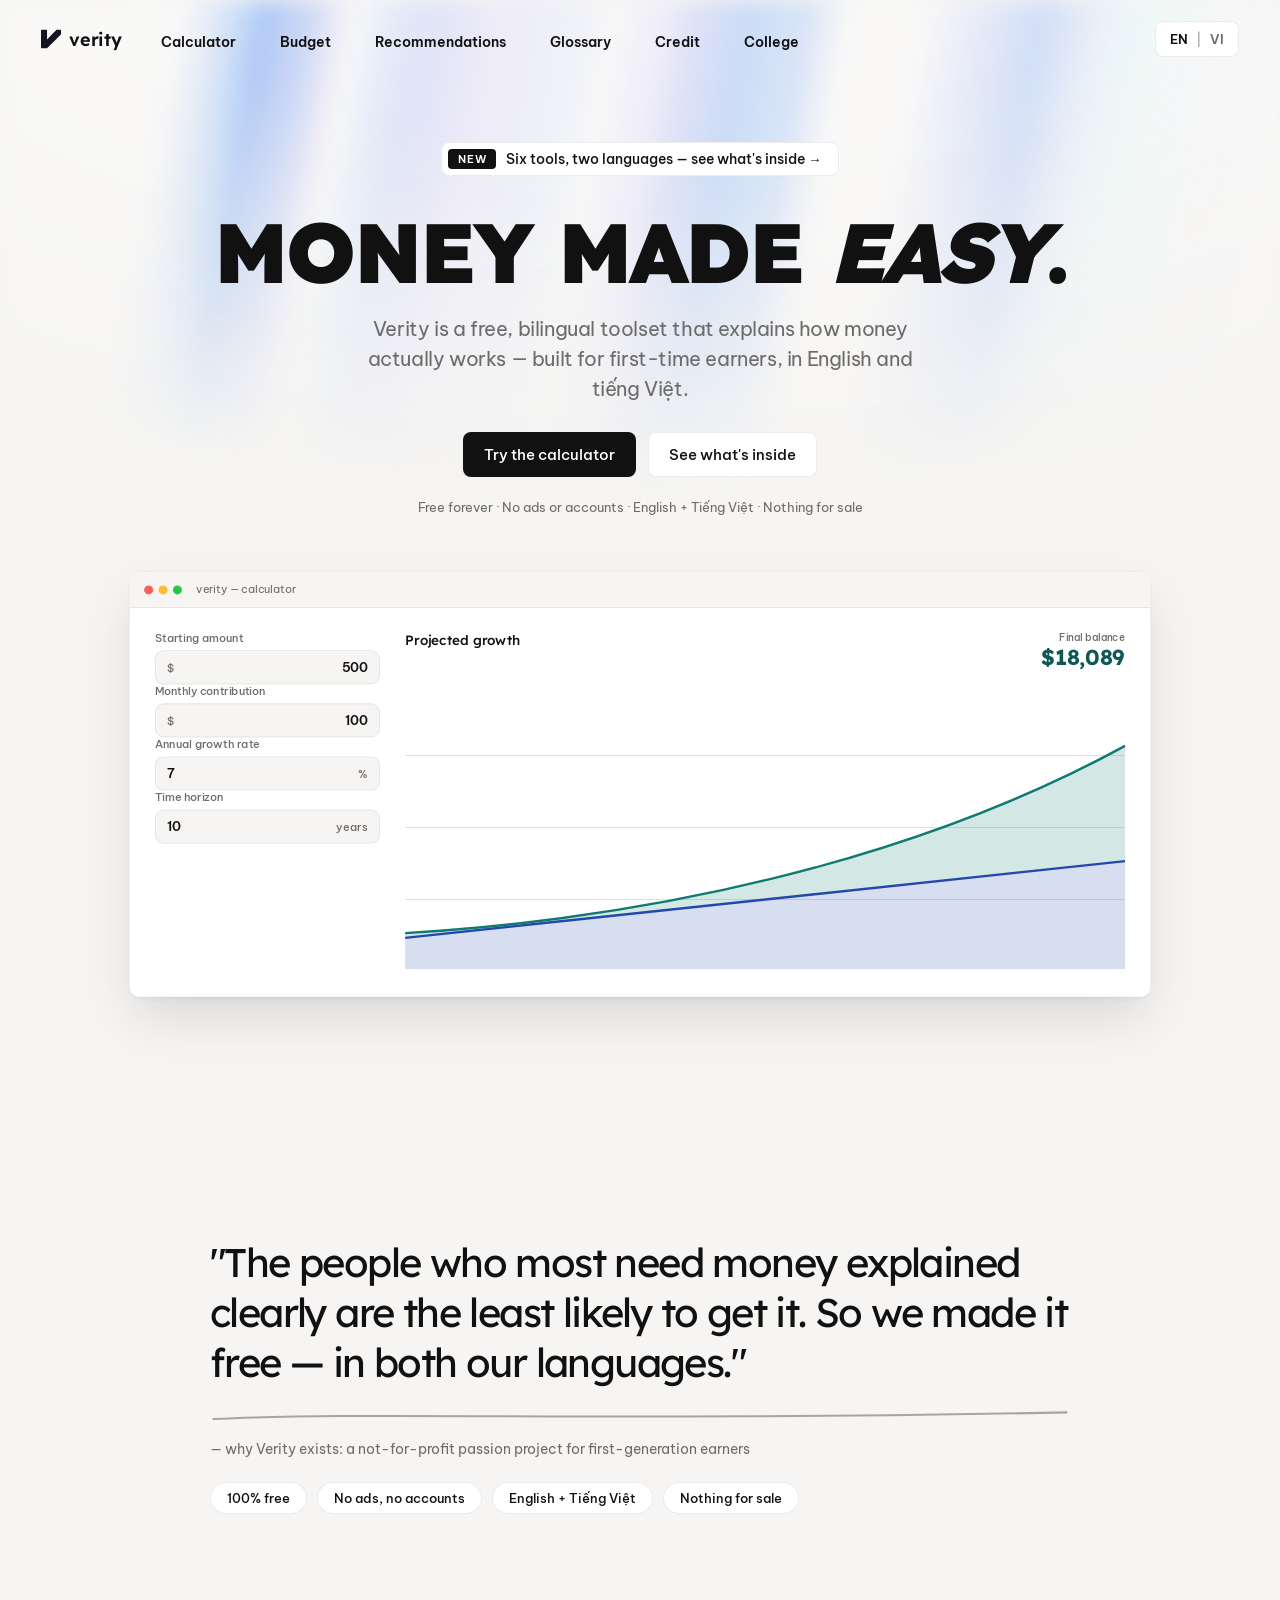
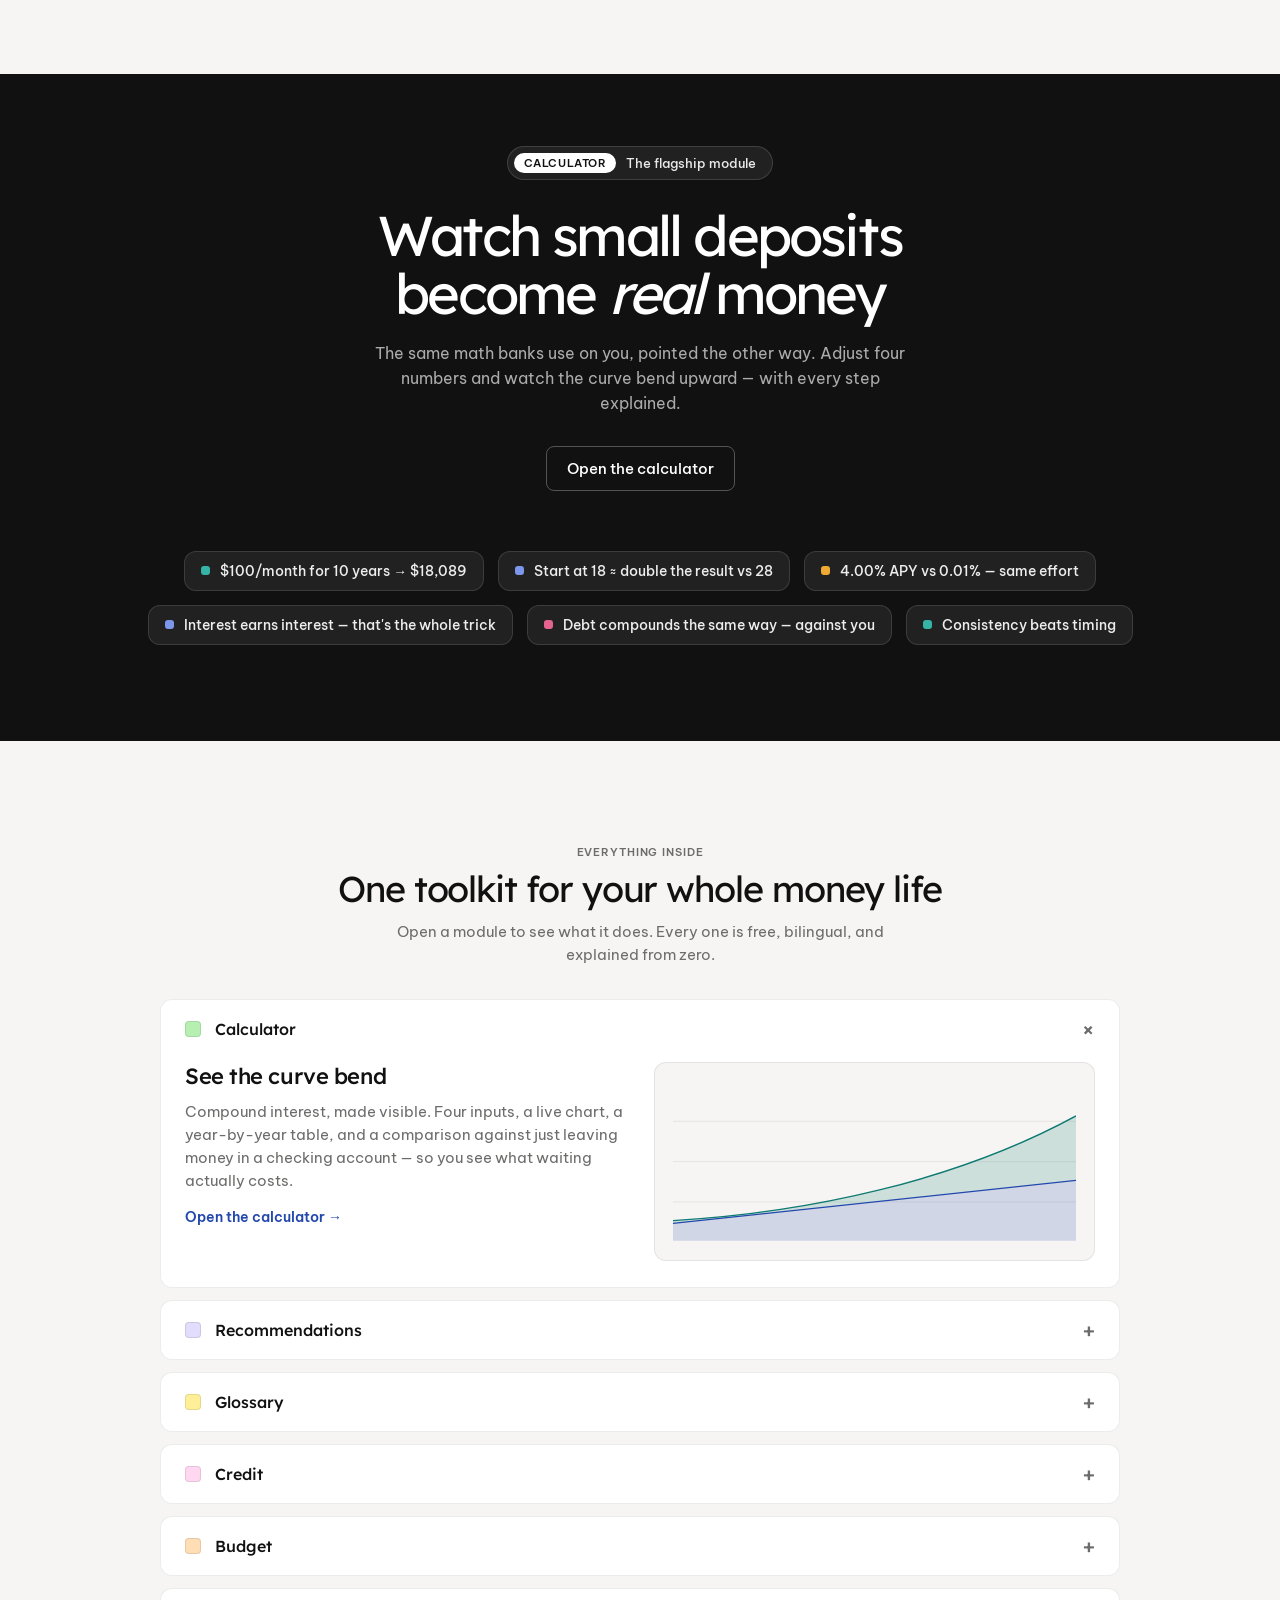
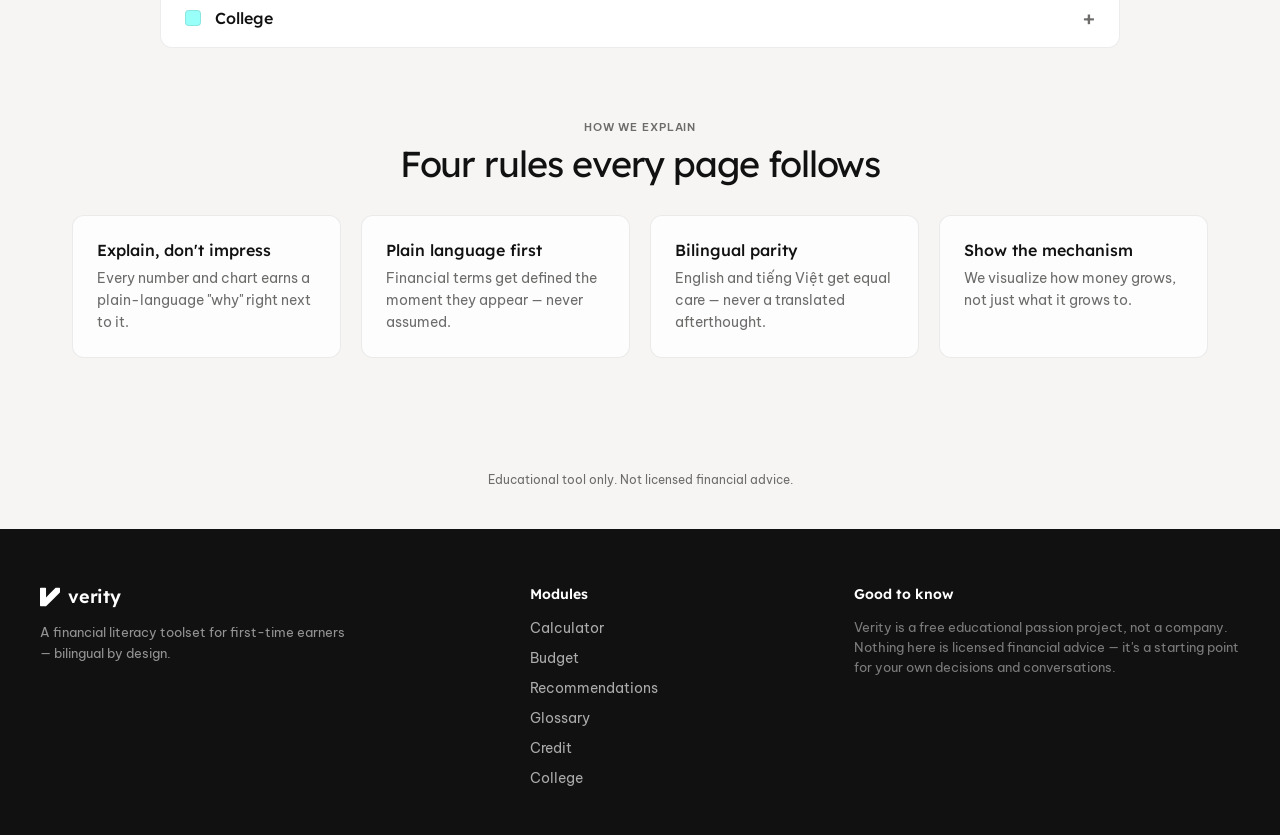
==== commit 94bb1caa: "Fix topbar overflow caused by the longer module names Terms → Glossary, and the homepage meta descri" ====
--- a/index.html
+++ b/index.html
@@ -4,12 +4,12 @@
 <meta charset="UTF-8">
 <meta name="viewport" content="width=device-width, initial-scale=1.0">
 <title>Money Basics for First-Time Earners | Verity</title>
-<meta name="description" content="Verity is a free, bilingual (English + Tiếng Việt) financial literacy toolset for first-time earners: compound interest calculator, plain-language jargon guide, credit education, and family money planning.">
+<meta name="description" content="Verity is a free, bilingual (English + Tiếng Việt) financial literacy toolset for first-time earners: compound interest calculator, plain-language glossary, credit education, and family money planning.">
 <link rel="canonical" href="https://verityfinance.vercel.app/">
 <meta property="og:type" content="website">
 <meta property="og:site_name" content="Verity">
 <meta property="og:title" content="Money Basics for First-Time Earners | Verity">
-<meta property="og:description" content="Verity is a free, bilingual (English + Tiếng Việt) financial literacy toolset for first-time earners: compound interest calculator, plain-language jargon guide, credit education, and family money planning.">
+<meta property="og:description" content="Verity is a free, bilingual (English + Tiếng Việt) financial literacy toolset for first-time earners: compound interest calculator, plain-language glossary, credit education, and family money planning.">
 <meta property="og:url" content="https://verityfinance.vercel.app/">
 <meta property="og:image" content="https://verityfinance.vercel.app/og-image.png">
 <meta property="og:image:width" content="1200">
@@ -19,7 +19,7 @@
 <meta property="og:locale:alternate" content="vi_VN">
 <meta name="twitter:card" content="summary_large_image">
 <meta name="twitter:title" content="Money Basics for First-Time Earners | Verity">
-<meta name="twitter:description" content="Verity is a free, bilingual (English + Tiếng Việt) financial literacy toolset for first-time earners: compound interest calculator, plain-language jargon guide, credit education, and family money planning.">
+<meta name="twitter:description" content="Verity is a free, bilingual (English + Tiếng Việt) financial literacy toolset for first-time earners: compound interest calculator, plain-language glossary, credit education, and family money planning.">
 <meta name="twitter:image" content="https://verityfinance.vercel.app/og-image.png">
 <link rel="preconnect" href="https://fonts.googleapis.com">
 <link rel="preconnect" href="https://fonts.gstatic.com" crossorigin>
@@ -51,7 +51,7 @@
       <a href="calculator.html" class="nav-link">Calculator</a>
       <a href="budget.html" class="nav-link">Budget</a>
       <a href="recommend.html" class="nav-link">Recommendations</a>
-      <a href="jargon.html" class="nav-link">Terms</a>
+      <a href="jargon.html" class="nav-link">Glossary</a>
       <a href="credit.html" class="nav-link">Credit</a>
       <a href="tuition.html" class="nav-link">College</a>
     </nav>
@@ -376,7 +376,7 @@
       <div class="acc-item">
         <button class="acc-head" aria-expanded="false" aria-controls="acc-jar">
           <span class="acc-dot dot-jar" aria-hidden="true"></span>
-          <span>Terms</span>
+          <span>Glossary</span>
           <span class="acc-icon" aria-hidden="true">+</span>
         </button>
         <div class="acc-panel" id="acc-jar">
@@ -392,8 +392,8 @@
                   <span class="vi">Sao kê ngân hàng nói tiếng Anh; câu chuyện trong nhà thì chưa chắc. Hai mươi ba thuật ngữ tra cứu được, gồm từ tiếng Anh, tên tiếng Việt, định nghĩa đơn giản, và ví dụ với con số thật.</span>
                 </p>
                 <a class="acc-open-link" href="jargon.html">
-                  <span class="en">Open Terms →</span>
-                  <span class="vi">Mở Terms →</span>
+                  <span class="en">Open Glossary →</span>
+                  <span class="vi">Mở Glossary →</span>
                 </a>
               </div>
               <span class="acc-mini" aria-hidden="true">
@@ -645,7 +645,7 @@
       <li><a href="calculator.html">Calculator</a></li>
       <li><a href="budget.html">Budget</a></li>
       <li><a href="recommend.html">Recommendations</a></li>
-      <li><a href="jargon.html">Terms</a></li>
+      <li><a href="jargon.html">Glossary</a></li>
       <li><a href="credit.html">Credit</a></li>
       <li><a href="tuition.html">College</a></li>
     </ul>
--- a/css/style.css
+++ b/css/style.css
@@ -330,7 +330,14 @@
   justify-self: end;
 }
 
-@media (max-width: 700px) {
+/* 940px, not 700: at rest the bar needs logo 79 + nav 673 + toggle 83
+   + two 20px gaps + 64px topbar padding = 939px. Below that the nav
+   drops to its own full-width scrolling row. The old 700px threshold was
+   measured against the shorter module names; the 2026-09-20 rename
+   (Recommendations / Glossary / College) grew the nav ~100px, so 700-939px
+   overflowed the container and gave the whole page a horizontal scrollbar.
+   Re-measure this and the compact cap above together on any rename. */
+@media (max-width: 940px) {
   .topbar-inner {
     grid-template-columns: 1fr auto;
   }
@@ -1229,14 +1236,14 @@
    inner gaps. The desktop grid is `auto 1fr auto` with the nav
    start-aligned, so every pixel the cap exceeds the content piles up in
    one place — between the last nav link and the language toggle. Sizing
-   the cap to the content instead (measured 2026-08-28: 20 + 28 logo +
-   20 + 573 nav + 20 + 83 toggle + 14 + 2 border = 760px, set to 761 for
+   the cap to the content instead (measured 2026-09-20: 20 + 28 logo +
+   20 + 637 nav + 20 + 83 toggle + 14 + 2 border = 824px, set to 825 for
    ~1.5px of sub-pixel headroom) leaves a 20px gap either side of the nav
    rather than 20px left / 60px right. Redistributing that slack any
    other way — justify-self, justify-content, auto margins — snaps,
    because none of those interpolate while max-width is still easing. */
 .topbar.is-compact .topbar-inner {
-  max-width: 761px;
+  max-width: 825px;
   padding: 6px 14px 6px 20px;
   background: rgba(255, 255, 255, 0.85);
   -webkit-backdrop-filter: blur(16px);
@@ -1274,7 +1281,7 @@
   opacity: 0;
 }
 
-@media (max-width: 700px) {
+@media (max-width: 940px) {
   .topbar.is-compact .topbar-inner {
     border-radius: 12px;
   }
@@ -2006,9 +2013,9 @@
   box-shadow: 0 12px 24px rgba(17, 17, 17, 0.06);
 }
 
-/* Below 700px the topbar wraps to two rows (logo + nav), so the docked
+/* Below 940px the topbar wraps to two rows (logo + nav), so the docked
    search pins lower to clear it. */
-@media (max-width: 700px) {
+@media (max-width: 940px) {
   .jargon-search-wrap {
     top: 120px;
   }
@@ -2493,9 +2500,9 @@
 }
 
 /* At rest the nav packs left next to the logo (logo | nav | toggle)
-   instead of floating optically centered. Desktop only — the sub-700px
+   instead of floating optically centered. Desktop only — the sub-940px
    layout keeps the nav on its own full-width row. */
-@media (min-width: 701px) {
+@media (min-width: 941px) {
   .topbar-inner {
     grid-template-columns: auto 1fr auto;
     column-gap: 20px;
@@ -2557,11 +2564,11 @@
 
 /* Slimmer side padding than at rest (38px text-to-text vs 44px —
    visually the same rhythm). This padding is what fixes the nav's
-   rendered width at ~573px for six items, and the compact cap above is
+   rendered width at ~637px for six items, and the compact cap above is
    sized to exactly that. Change this padding, rename a module, or add a
    seventh item and the cap must be re-measured or the two inner gaps go
    uneven again. Overflow is no longer the risk it was: the fallback
-   stack renders narrower than Lexend (Arial ~555px vs ~573px), so a
+   stack renders narrower than Lexend, so a
    font swap shrinks the nav rather than bursting the capsule. */
 .topbar.is-compact .nav-link {
   padding-left: 13px;
